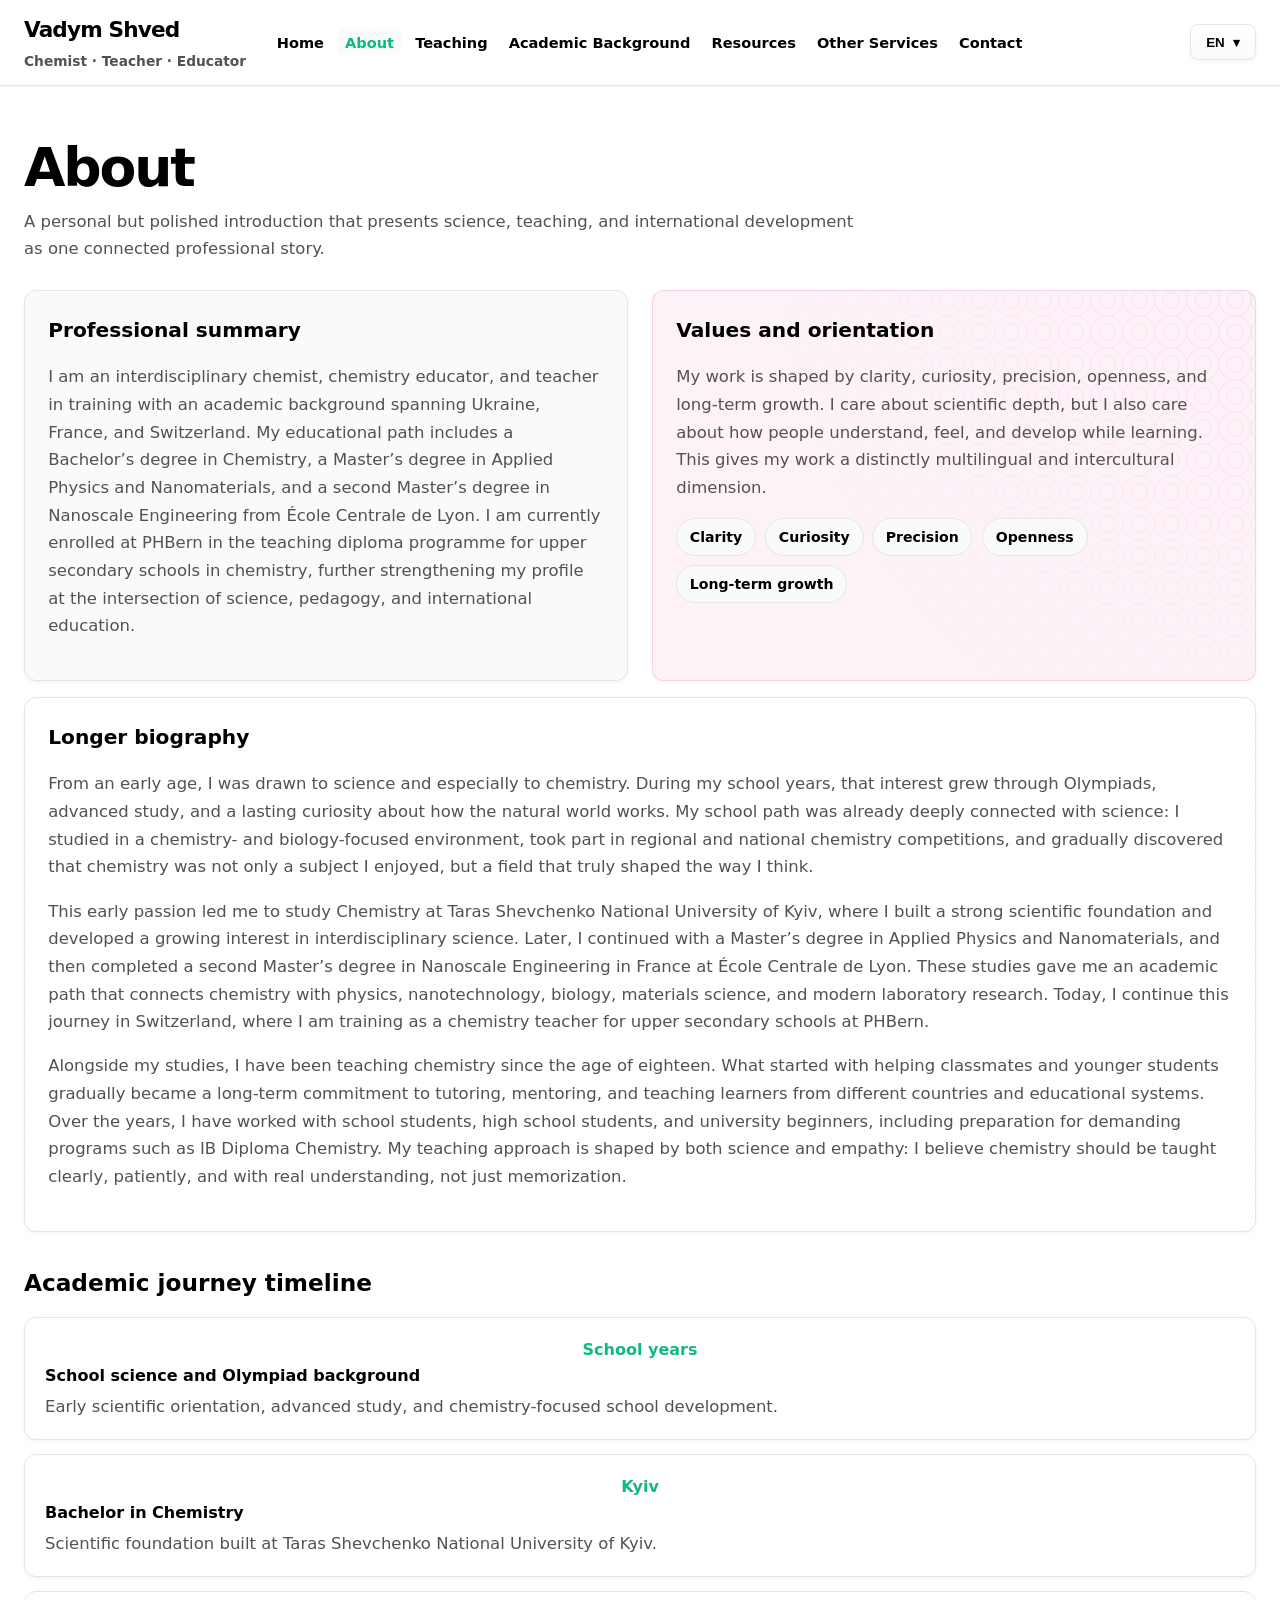
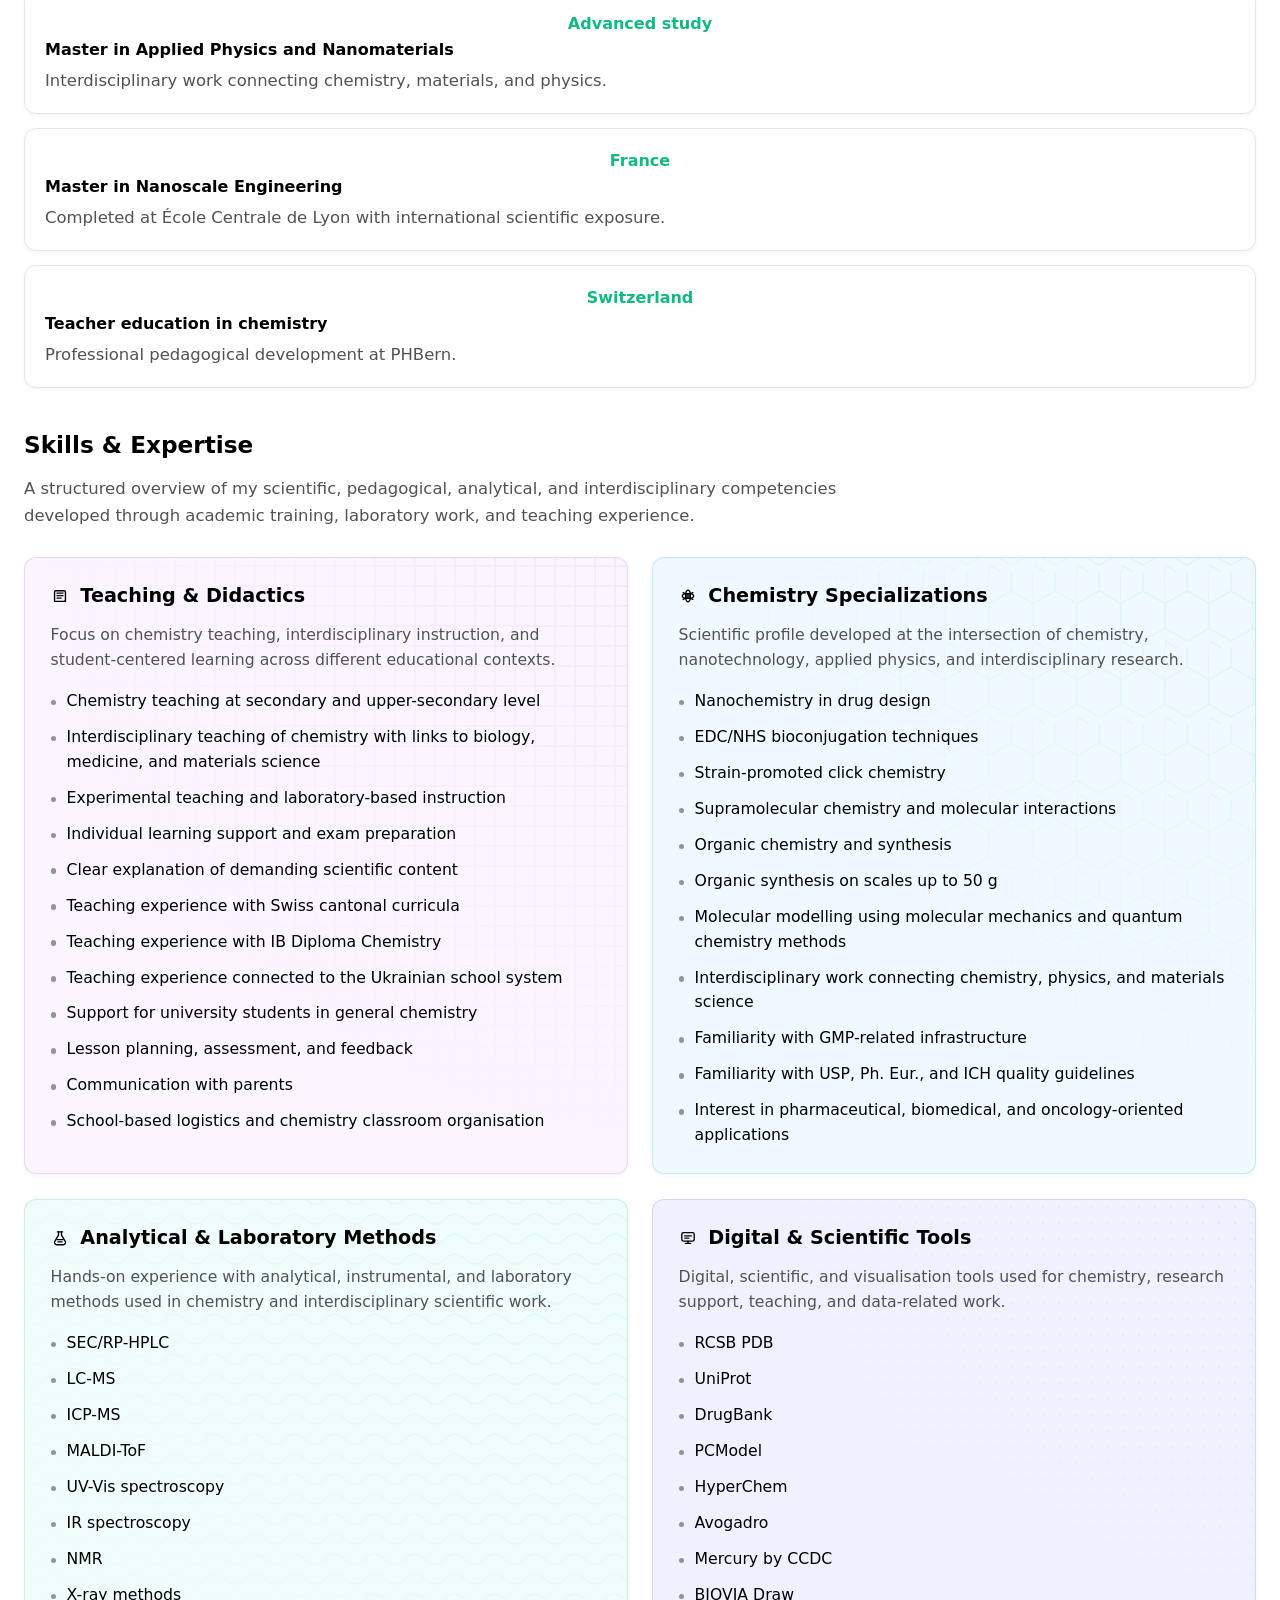
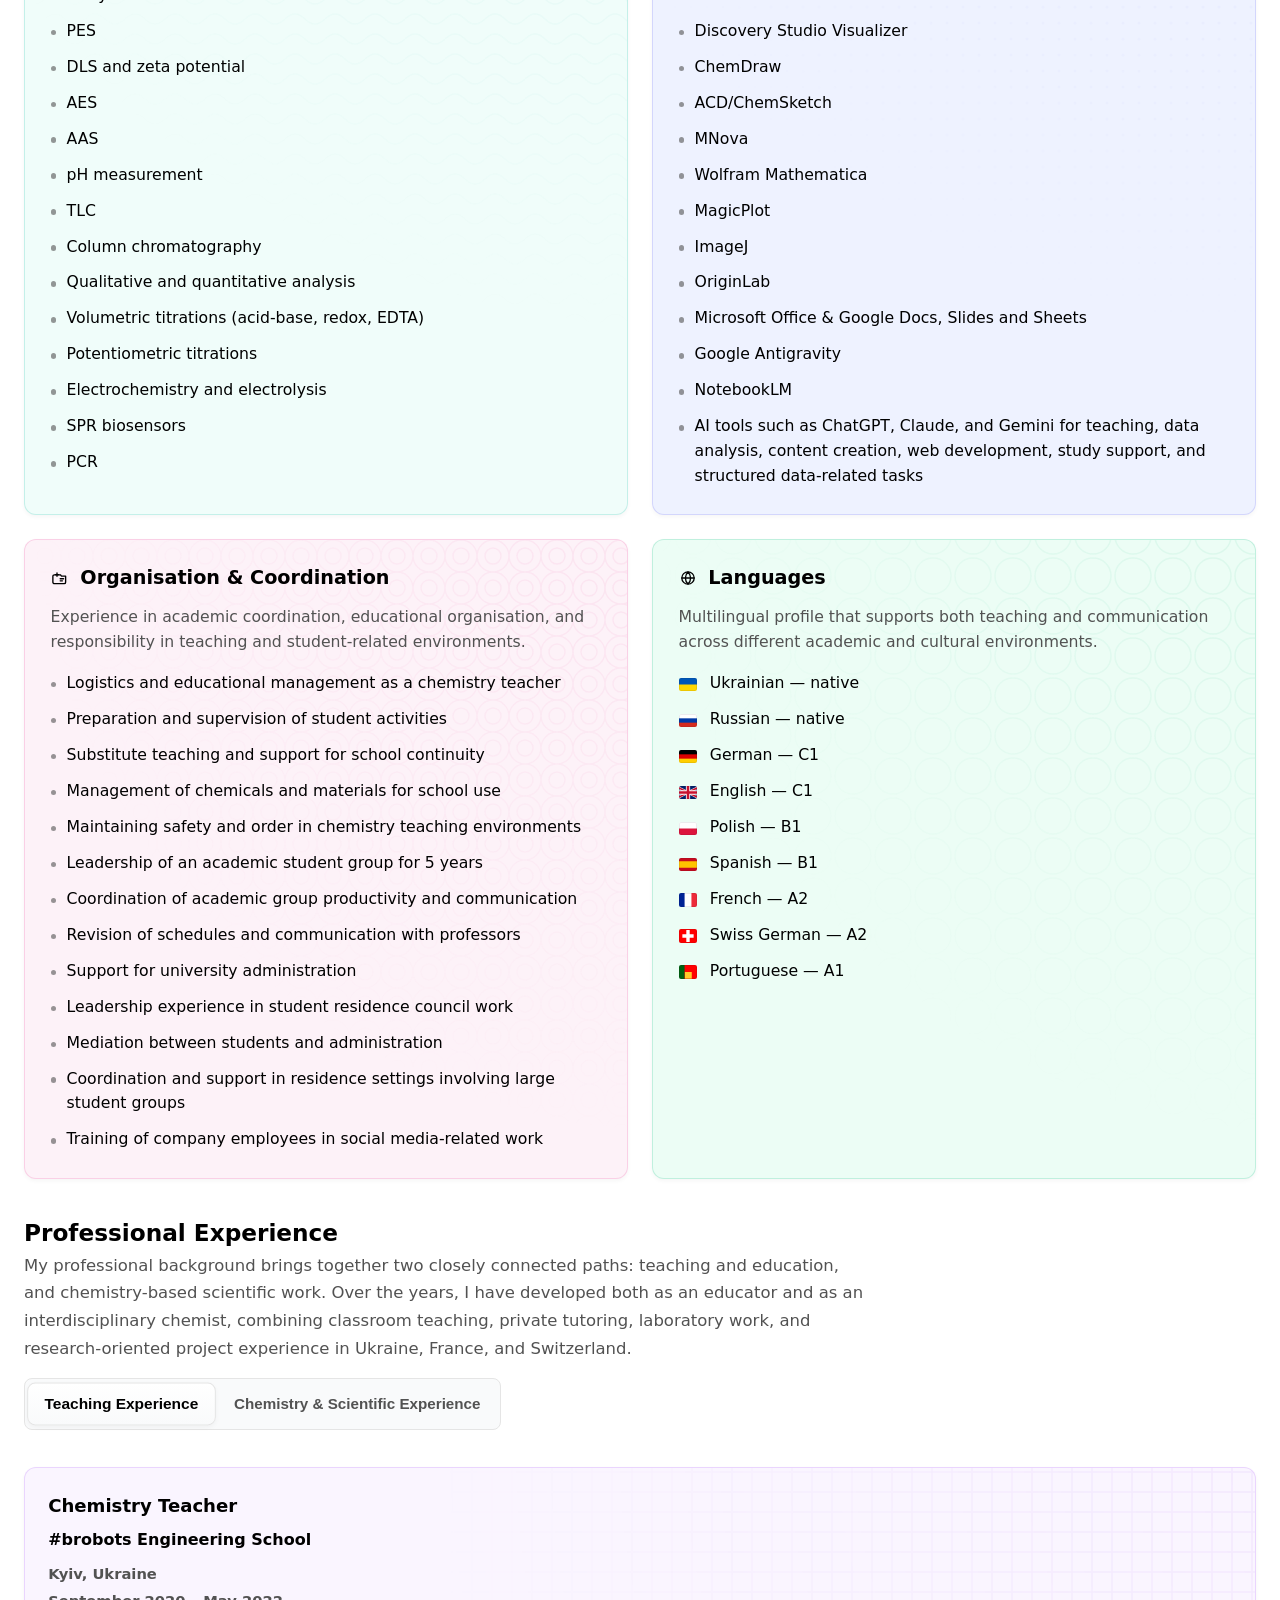
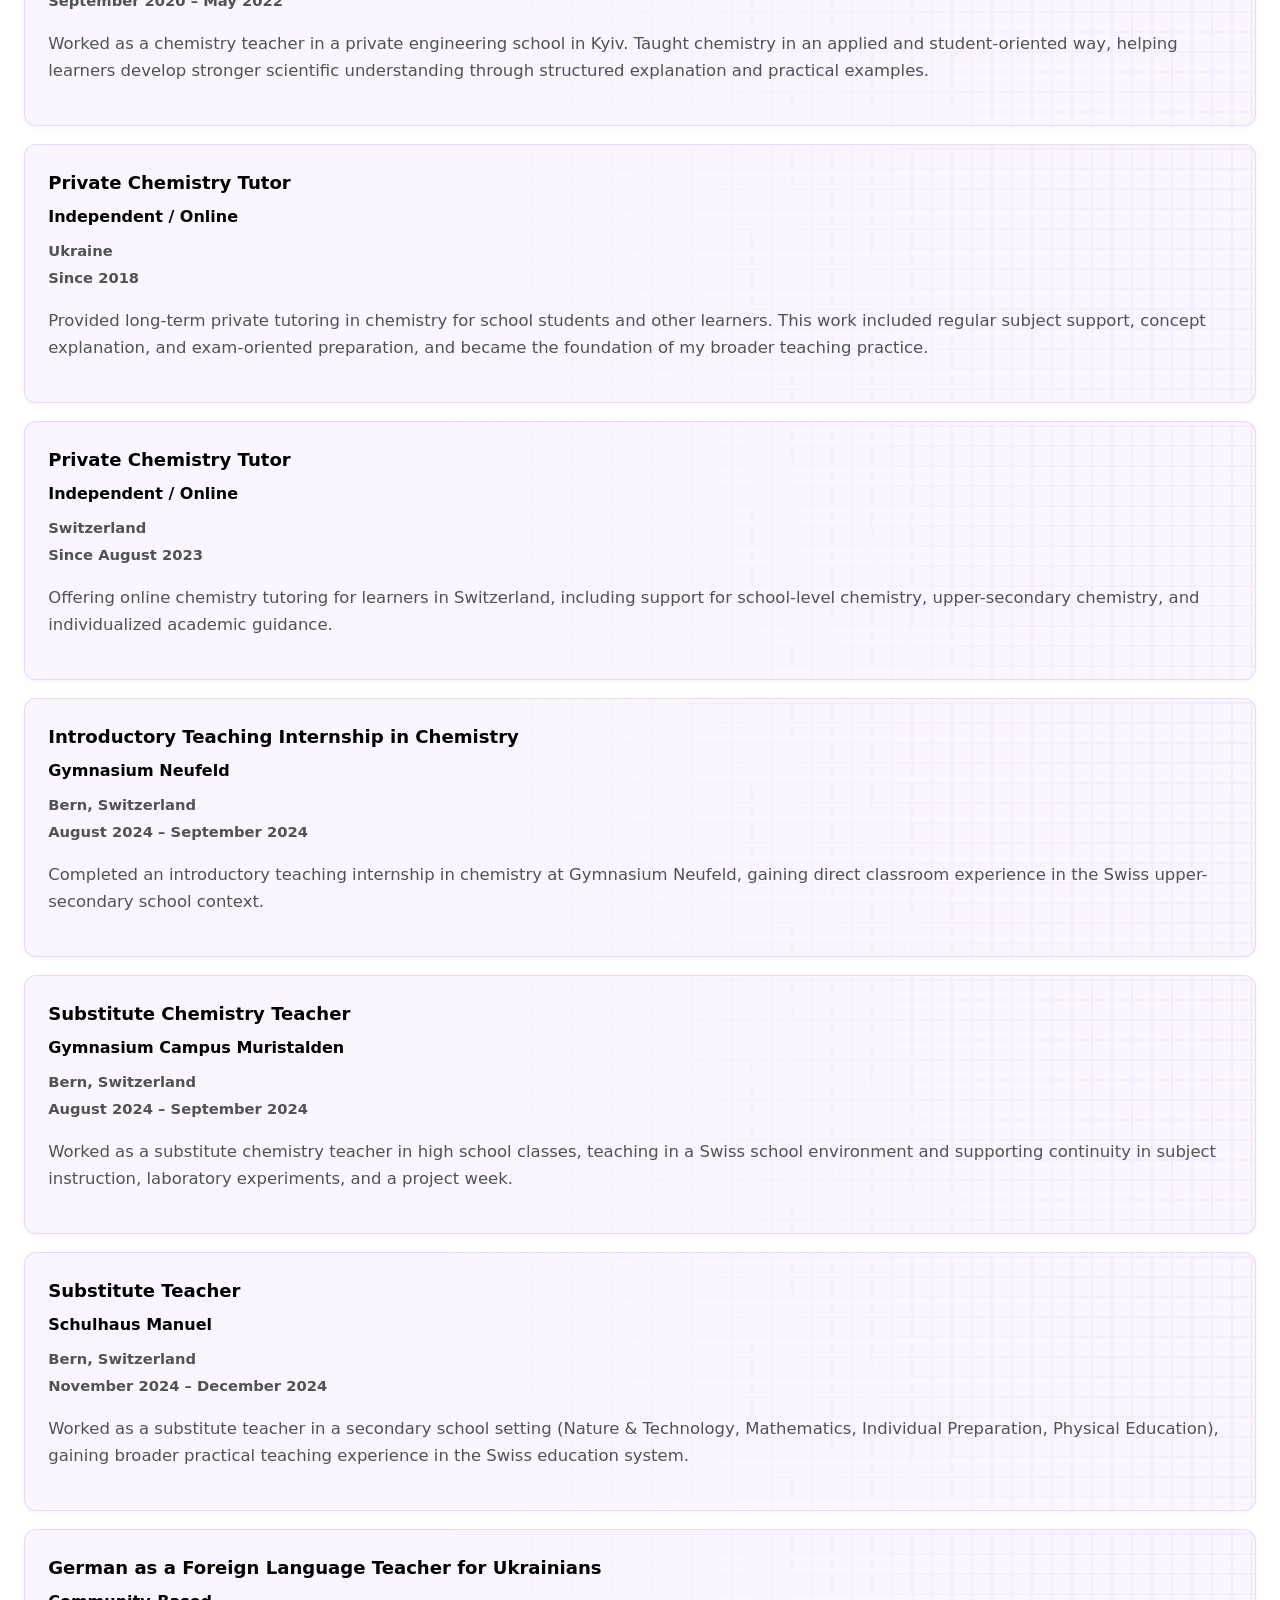
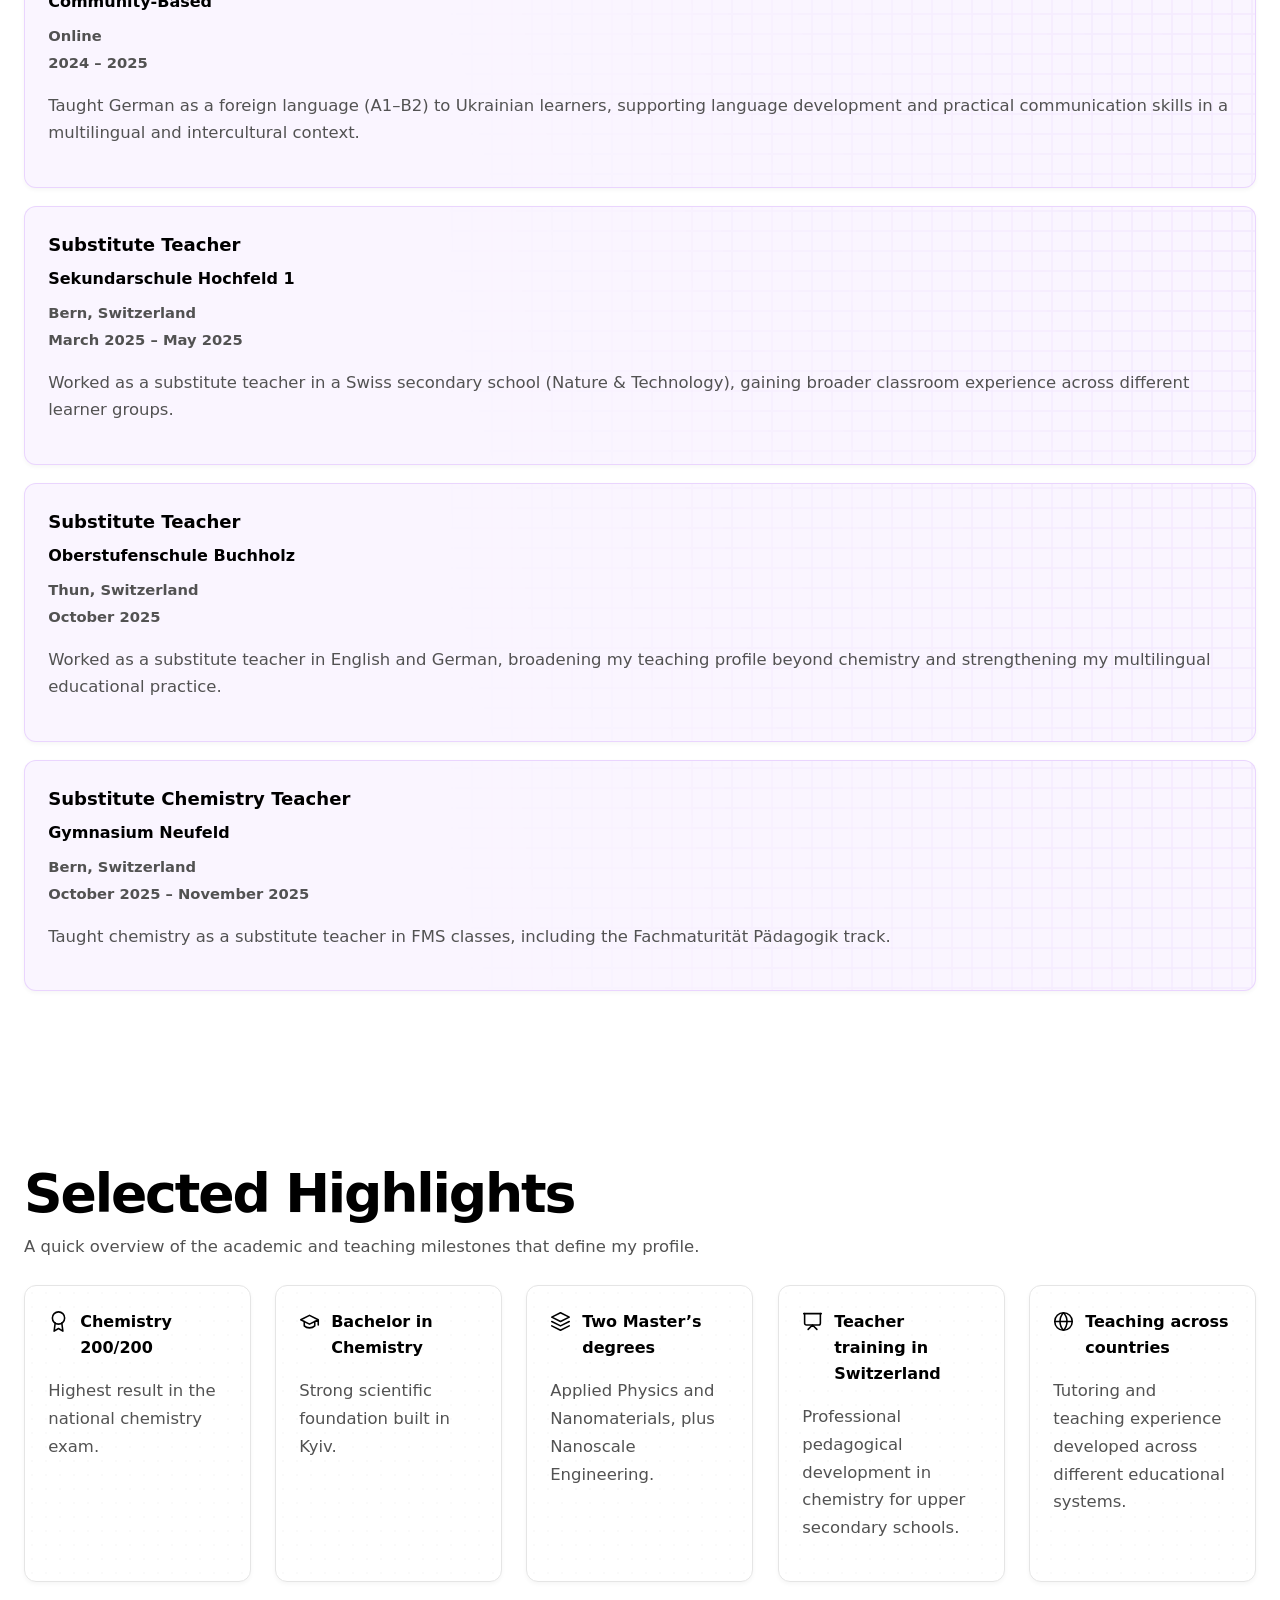
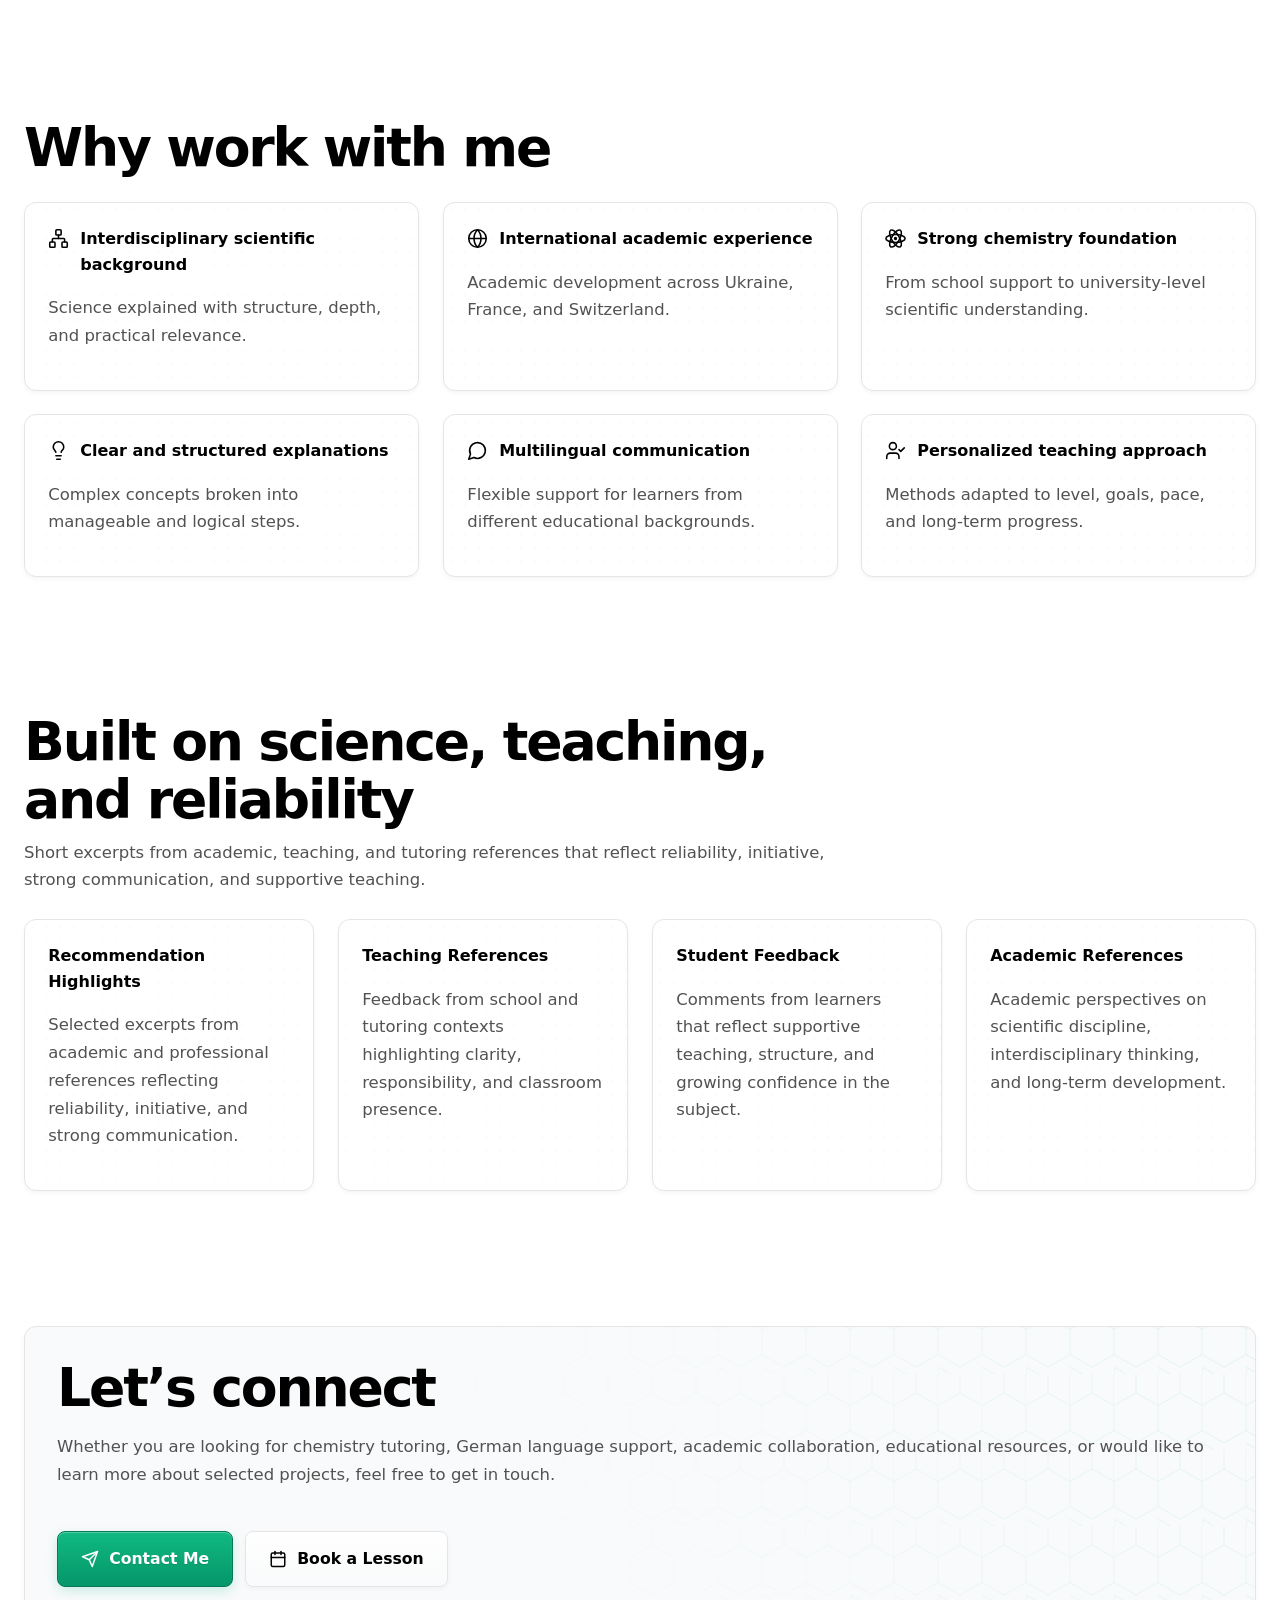
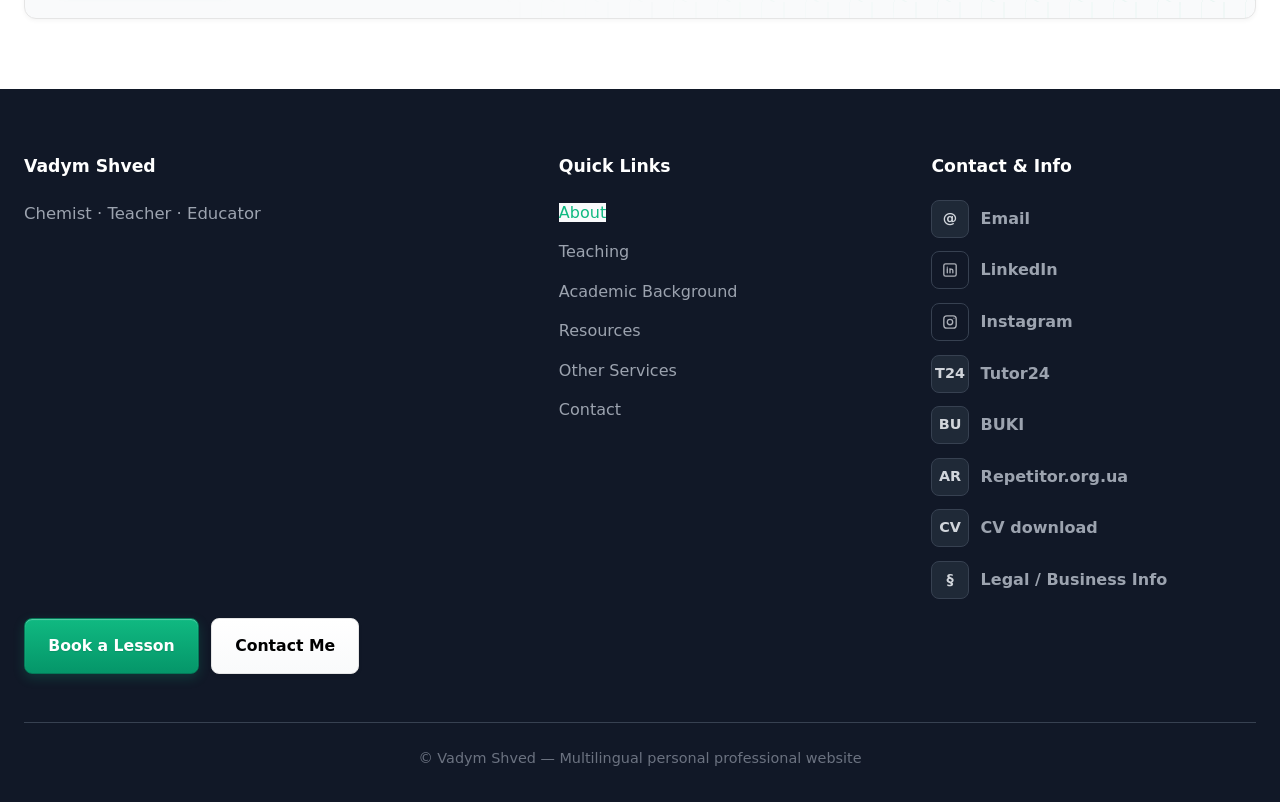
==== about.html @ fa955a4a "Add files via upload" ====
<!DOCTYPE html>
<html lang="en"><head><meta charset="utf-8"/><meta content="width=device-width, initial-scale=1.0" name="viewport"/><title>Vadym Shved — About</title><link href="assets/css/style.css" rel="stylesheet"/><link href="assets/css/multipage.css" rel="stylesheet"/></head><body class="page-shell"><header class="topbar">
<div class="container topbar-inner">
<a class="brand" href="index.html">
<span class="brand-name" data-i18n="person_name">Vadym Shved</span>
<span class="brand-role" data-i18n="brand_role">Chemist · Teacher · Educator</span>
</a>
<div class="nav-shell">
<nav aria-label="Main navigation">
<ul>
<li><a data-i18n="nav_home" href="index.html">Home</a></li>
<li><a data-i18n="nav_about" href="about.html">About</a></li>
<li><a data-i18n="nav_teaching" href="teaching.html">Teaching</a></li>
<li><a data-i18n="nav_academic" href="academic.html">Academic Background</a></li>
<li><a data-i18n="nav_resources" href="resources.html">Resources</a></li>
<li><a data-i18n="nav_services" href="services.html">Other Services</a></li>
<li><a data-i18n="nav_contact" href="contact.html">Contact</a></li>
</ul>
</nav>
</div>
<div class="lang-switcher">
<button aria-controls="langMenu" aria-expanded="false" aria-haspopup="true" class="lang-toggle" id="langToggle" type="button">
<span class="lang-label">EN</span>
<span aria-hidden="true">▾</span>
</button>
<div class="lang-menu" id="langMenu" role="menu">
<button class="lang-option active" data-lang="en" type="button">English (EN)</button>
<button class="lang-option" data-lang="ua" type="button">Українська (UA)</button>
<button class="lang-option" data-lang="de" type="button">Deutsch (DE)</button>
<button class="lang-option" data-lang="fr" type="button">Français (FR)</button>
<button class="lang-option" data-lang="es" type="button">Español (ES)</button>
<button class="lang-option" data-lang="pl" type="button">Polski (PL)</button>
</div>
</div>
</div>
</header><main><section id="about">
<div class="container">
<div class="section-header">
<h2 data-i18n="about_title">About</h2>
<p class="section-intro">A personal but polished introduction that presents science, teaching, and international development as one connected professional story.</p>
</div>
<div class="grid-2">
<article class="detail-card soft-panel">
<h3>Professional summary</h3>
<p>I am an interdisciplinary chemist, chemistry educator, and teacher in training with an academic background spanning Ukraine, France, and Switzerland. My educational path includes a Bachelor’s degree in Chemistry, a Master’s degree in Applied Physics and Nanomaterials, and a second Master’s degree in Nanoscale Engineering from <a href="https://www.ec-lyon.fr/en/academics/international-master-nanoscale-engineering" rel="noreferrer" target="_blank">École Centrale de Lyon</a>. I am currently enrolled at <a href="https://www.phbern.ch/studium/sekundarstufe-ii/studienuebersicht/monofachdiplom-fuer-maturitaetsschulen-mit-berufspaedagogischer-qualifikation" rel="noreferrer" target="_blank">PHBern</a> in the teaching diploma programme for upper secondary schools in chemistry, further strengthening my profile at the intersection of science, pedagogy, and international education.</p>
</article>
<article class="detail-card accent-panel">
<h3>Values and orientation</h3>
<p>My work is shaped by clarity, curiosity, precision, openness, and long-term growth. I care about scientific depth, but I also care about how people understand, feel, and develop while learning. This gives my work a distinctly multilingual and intercultural dimension.</p>
<div class="tag-row" style="margin-top:1rem;">
<span class="tag">Clarity</span>
<span class="tag">Curiosity</span>
<span class="tag">Precision</span>
<span class="tag">Openness</span>
<span class="tag">Long-term growth</span>
</div>
</article>
</div>
<div class="detail-card" style="margin-top:1rem;">
<h3>Longer biography</h3>
<p>From an early age, I was drawn to science and especially to chemistry. During my school years, that interest grew through Olympiads, advanced study, and a lasting curiosity about how the natural world works. My school path was already deeply connected with science: I studied in a chemistry- and biology-focused environment, took part in regional and national chemistry competitions, and gradually discovered that chemistry was not only a subject I enjoyed, but a field that truly shaped the way I think.</p>
<p>This early passion led me to study Chemistry at <a href="https://iht.knu.ua/" rel="noreferrer" target="_blank">Taras Shevchenko National University of Kyiv</a>, where I built a strong scientific foundation and developed a growing interest in interdisciplinary science. Later, I continued with a Master’s degree in Applied Physics and Nanomaterials, and then completed a second Master’s degree in Nanoscale Engineering in France at <a href="https://www.ec-lyon.fr/en/academics/international-master-nanoscale-engineering" rel="noreferrer" target="_blank">École Centrale de Lyon</a>. These studies gave me an academic path that connects chemistry with physics, nanotechnology, biology, materials science, and modern laboratory research. Today, I continue this journey in Switzerland, where I am training as a chemistry teacher for upper secondary schools at <a href="https://www.phbern.ch/studium/sekundarstufe-ii/studienuebersicht/monofachdiplom-fuer-maturitaetsschulen-mit-berufspaedagogischer-qualifikation" rel="noreferrer" target="_blank">PHBern</a>.</p>
<p>Alongside my studies, I have been teaching chemistry since the age of eighteen. What started with helping classmates and younger students gradually became a long-term commitment to tutoring, mentoring, and teaching learners from different countries and educational systems. Over the years, I have worked with school students, high school students, and university beginners, including preparation for demanding programs such as IB Diploma Chemistry. My teaching approach is shaped by both science and empathy: I believe chemistry should be taught clearly, patiently, and with real understanding, not just memorization.</p>
</div>
<div class="section-header" style="margin-top:2rem; margin-bottom:1rem;">
<h3 style="font-size:1.45rem; margin:0;">Academic journey timeline</h3>
</div>
<div class="timeline">
<div class="timeline-item timeline-journey-item"><div class="timeline-year"><span>School years</span></div><div class="timeline-content"><strong>School science and Olympiad background</strong><p>Early scientific orientation, advanced study, and chemistry-focused school development.</p></div></div>
<div class="timeline-item timeline-journey-item"><div class="timeline-year"><span>Kyiv</span></div><div class="timeline-content"><strong>Bachelor in Chemistry</strong><p>Scientific foundation built at <a href="https://iht.knu.ua/" rel="noreferrer" target="_blank">Taras Shevchenko National University of Kyiv</a>.</p></div></div>
<div class="timeline-item timeline-journey-item"><div class="timeline-year"><span>Advanced study</span></div><div class="timeline-content"><strong>Master in Applied Physics and Nanomaterials</strong><p>Interdisciplinary work connecting chemistry, materials, and physics.</p></div></div>
<div class="timeline-item timeline-journey-item"><div class="timeline-year"><span>France</span></div><div class="timeline-content"><strong>Master in Nanoscale Engineering</strong><p>Completed at <a href="https://www.ec-lyon.fr/en/academics/international-master-nanoscale-engineering" rel="noreferrer" target="_blank">École Centrale de Lyon</a> with international scientific exposure.</p></div></div>
<div class="timeline-item timeline-journey-item"><div class="timeline-year"><span>Switzerland</span></div><div class="timeline-content"><strong>Teacher education in chemistry</strong><p>Professional pedagogical development at <a href="https://www.phbern.ch/studium/sekundarstufe-ii/studienuebersicht/monofachdiplom-fuer-maturitaetsschulen-mit-berufspaedagogischer-qualifikation" rel="noreferrer" target="_blank">PHBern</a>.</p></div></div> </div>
<div class="skills-section">
<div class="section-header skills-section-header">
<h3>Skills &amp; Expertise</h3>
<p class="section-intro">A structured overview of my scientific, pedagogical, analytical, and interdisciplinary competencies developed through academic training, laboratory work, and teaching experience.</p>
</div>
<div class="skills-grid">
<article class="skills-card">
<h4 class="skills-card-title">Teaching &amp; Didactics</h4>
<p class="skills-card-intro">Focus on chemistry teaching, interdisciplinary instruction, and student-centered learning across different educational contexts.</p>
<ul class="skills-list">
<li>Chemistry teaching at secondary and upper-secondary level</li>
<li>Interdisciplinary teaching of chemistry with links to biology, medicine, and materials science</li>
<li>Experimental teaching and laboratory-based instruction</li>
<li>Individual learning support and exam preparation</li>
<li>Clear explanation of demanding scientific content</li>
<li>Teaching experience with Swiss cantonal curricula</li>
<li>Teaching experience with IB Diploma Chemistry</li>
<li>Teaching experience connected to the Ukrainian school system</li>
<li>Support for university students in general chemistry</li>
<li>Lesson planning, assessment, and feedback</li>
<li>Communication with parents</li>
<li>School-based logistics and chemistry classroom organisation</li>
</ul>
</article>
<article class="skills-card">
<h4 class="skills-card-title">Chemistry Specializations</h4>
<p class="skills-card-intro">Scientific profile developed at the intersection of chemistry, nanotechnology, applied physics, and interdisciplinary research.</p>
<ul class="skills-list">
<li>Nanochemistry in drug design</li>
<li>EDC/NHS bioconjugation techniques</li>
<li>Strain-promoted click chemistry</li>
<li>Supramolecular chemistry and molecular interactions</li>
<li>Organic chemistry and synthesis</li>
<li>Organic synthesis on scales up to 50 g</li>
<li>Molecular modelling using molecular mechanics and quantum chemistry methods</li>
<li>Interdisciplinary work connecting chemistry, physics, and materials science</li>
<li>Familiarity with GMP-related infrastructure</li>
<li>Familiarity with USP, Ph. Eur., and ICH quality guidelines</li>
<li>Interest in pharmaceutical, biomedical, and oncology-oriented applications</li>
</ul>
</article>
<article class="skills-card">
<h4 class="skills-card-title">Analytical &amp; Laboratory Methods</h4>
<p class="skills-card-intro">Hands-on experience with analytical, instrumental, and laboratory methods used in chemistry and interdisciplinary scientific work.</p>
<ul class="skills-list">
<li>SEC/RP-HPLC</li>
<li>LC-MS</li>
<li>ICP-MS</li>
<li>MALDI-ToF</li>
<li>UV-Vis spectroscopy</li>
<li>IR spectroscopy</li>
<li>NMR</li>
<li>X-ray methods</li>
<li>PES</li>
<li>DLS and zeta potential</li>
<li>AES</li>
<li>AAS</li>
<li>pH measurement</li>
<li>TLC</li>
<li>Column chromatography</li>
<li>Qualitative and quantitative analysis</li>
<li>Volumetric titrations (acid-base, redox, EDTA)</li>
<li>Potentiometric titrations</li>
<li>Electrochemistry and electrolysis</li>
<li>SPR biosensors</li>
<li>PCR</li>
</ul>
</article>
<article class="skills-card">
<h4 class="skills-card-title">Digital &amp; Scientific Tools</h4>
<p class="skills-card-intro">Digital, scientific, and visualisation tools used for chemistry, research support, teaching, and data-related work.</p>
<ul class="skills-list">
<li>RCSB PDB</li>
<li>UniProt</li>
<li>DrugBank</li>
<li>PCModel</li>
<li>HyperChem</li>
<li>Avogadro</li>
<li>Mercury by CCDC</li>
<li>BIOVIA Draw</li>
<li>Discovery Studio Visualizer</li>
<li>ChemDraw</li>
<li>ACD/ChemSketch</li>
<li>MNova</li>
<li>Wolfram Mathematica</li>
<li>MagicPlot</li>
<li>ImageJ</li>
<li>OriginLab</li>
<li>Microsoft Office &amp; Google Docs, Slides and Sheets</li>
<li>Google Antigravity</li>
<li>NotebookLM</li>
<li>AI tools such as ChatGPT, Claude, and Gemini for teaching, data analysis, content creation, web development, study support, and structured data-related tasks</li>
</ul>
</article>
<article class="skills-card">
<h4 class="skills-card-title">Organisation &amp; Coordination</h4>
<p class="skills-card-intro">Experience in academic coordination, educational organisation, and responsibility in teaching and student-related environments.</p>
<ul class="skills-list">
<li>Logistics and educational management as a chemistry teacher</li>
<li>Preparation and supervision of student activities</li>
<li>Substitute teaching and support for school continuity</li>
<li>Management of chemicals and materials for school use</li>
<li>Maintaining safety and order in chemistry teaching environments</li>
<li>Leadership of an academic student group for 5 years</li>
<li>Coordination of academic group productivity and communication</li>
<li>Revision of schedules and communication with professors</li>
<li>Support for university administration</li>
<li>Leadership experience in student residence council work</li>
<li>Mediation between students and administration</li>
<li>Coordination and support in residence settings involving large student groups</li>
<li>Training of company employees in social media-related work</li>
</ul>
</article>
<article class="skills-card">
<h4 class="skills-card-title">Languages</h4>
<p class="skills-card-intro">Multilingual profile that supports both teaching and communication across different academic and cultural environments.</p>
<ul class="skills-list">
<li>Ukrainian — native</li>
<li>Russian — native</li>
<li>German — C1</li>
<li>English — C1</li>
<li>Polish — B1</li>
<li>Spanish — B1</li>
<li>French — A2</li>
<li>Swiss German — A2</li>
<li>Portuguese — A1</li>
</ul>
</article>
</div>
<div class="section-header" style="margin-top:2.2rem; margin-bottom:1rem;">
<h3 style="font-size:1.45rem; margin:0;">Professional Experience</h3>
<p class="section-intro">My professional background brings together two closely connected paths: teaching and education, and chemistry-based scientific work. Over the years, I have developed both as an educator and as an interdisciplinary chemist, combining classroom teaching, private tutoring, laboratory work, and research-oriented project experience in Ukraine, France, and Switzerland.</p>
</div>
<div class="tabs-shell" data-tabs="">
<div aria-label="Professional experience tabs" class="tab-buttons" role="tablist">
<button aria-selected="true" class="tab-btn active" data-tab-target="teaching-experience" role="tab" type="button">Teaching Experience</button>
<button aria-selected="false" class="tab-btn" data-tab-target="scientific-experience" role="tab" type="button">Chemistry &amp; Scientific Experience</button>
</div>
<div class="tab-panel active" id="teaching-experience" role="tabpanel">
<div class="experience-grid">
<article class="experience-card">
<div class="experience-meta">
<div class="experience-role">Chemistry Teacher</div>
<div class="experience-place"><a href="https://brobots.org.ua/" rel="noreferrer" target="_blank">#brobots Engineering School</a></div>
<div class="experience-location">Kyiv, Ukraine</div>
<div class="experience-dates">September 2020 – May 2022</div>
</div>
<p>Worked as a chemistry teacher in a private engineering school in Kyiv. Taught chemistry in an applied and student-oriented way, helping learners develop stronger scientific understanding through structured explanation and practical examples.</p>
</article>
<article class="experience-card">
<div class="experience-meta">
<div class="experience-role">Private Chemistry Tutor</div>
<div class="experience-place">Independent / Online</div>
<div class="experience-location">Ukraine</div>
<div class="experience-dates">Since 2018</div>
</div>
<p>Provided long-term private tutoring in chemistry for school students and other learners. This work included regular subject support, concept explanation, and exam-oriented preparation, and became the foundation of my broader teaching practice.</p>
</article>
<article class="experience-card">
<div class="experience-meta">
<div class="experience-role">Private Chemistry Tutor</div>
<div class="experience-place">Independent / Online</div>
<div class="experience-location">Switzerland</div>
<div class="experience-dates">Since August 2023</div>
</div>
<p>Offering online chemistry tutoring for learners in Switzerland, including support for school-level chemistry, upper-secondary chemistry, and individualized academic guidance.</p>
</article>
<article class="experience-card">
<div class="experience-meta">
<div class="experience-role">Introductory Teaching Internship in Chemistry</div>
<div class="experience-place"><a href="https://gymneufeld.ch/" rel="noreferrer" target="_blank">Gymnasium Neufeld</a></div>
<div class="experience-location">Bern, Switzerland</div>
<div class="experience-dates">August 2024 – September 2024</div>
</div>
<p>Completed an introductory teaching internship in chemistry at Gymnasium Neufeld, gaining direct classroom experience in the Swiss upper-secondary school context.</p>
</article>
<article class="experience-card">
<div class="experience-meta">
<div class="experience-role">Substitute Chemistry Teacher</div>
<div class="experience-place"><a href="https://www.muristalden.ch/" rel="noreferrer" target="_blank">Gymnasium Campus Muristalden</a></div>
<div class="experience-location">Bern, Switzerland</div>
<div class="experience-dates">August 2024 – September 2024</div>
</div>
<p>Worked as a substitute chemistry teacher in high school classes, teaching in a Swiss school environment and supporting continuity in subject instruction, laboratory experiments, and a project week.</p>
</article>
<article class="experience-card">
<div class="experience-meta">
<div class="experience-role">Substitute Teacher</div>
<div class="experience-place"><a href="https://kirchenfeld-schosshalde.ch/manuel" rel="noreferrer" target="_blank">Schulhaus Manuel</a></div>
<div class="experience-location">Bern, Switzerland</div>
<div class="experience-dates">November 2024 – December 2024</div>
</div>
<p>Worked as a substitute teacher in a secondary school setting (Nature &amp; Technology, Mathematics, Individual Preparation, Physical Education), gaining broader practical teaching experience in the Swiss education system.</p>
</article>
<article class="experience-card">
<div class="experience-meta">
<div class="experience-role">German as a Foreign Language Teacher for Ukrainians</div>
<div class="experience-place">Community-Based</div>
<div class="experience-location">Online</div>
<div class="experience-dates">2024 – 2025</div>
</div>
<p>Taught German as a foreign language (A1–B2) to Ukrainian learners, supporting language development and practical communication skills in a multilingual and intercultural context.</p>
</article>
<article class="experience-card">
<div class="experience-meta">
<div class="experience-role">Substitute Teacher</div>
<div class="experience-place"><a href="https://laenggasse-felsenau.ch/hochfeld_1" rel="noreferrer" target="_blank">Sekundarschule Hochfeld 1</a></div>
<div class="experience-location">Bern, Switzerland</div>
<div class="experience-dates">March 2025 – May 2025</div>
</div>
<p>Worked as a substitute teacher in a Swiss secondary school (Nature &amp; Technology), gaining broader classroom experience across different learner groups.</p>
</article>
<article class="experience-card">
<div class="experience-meta">
<div class="experience-role">Substitute Teacher</div>
<div class="experience-place"><a href="https://www.buchholz.ch/" rel="noreferrer" target="_blank">Oberstufenschule Buchholz</a></div>
<div class="experience-location">Thun, Switzerland</div>
<div class="experience-dates">October 2025</div>
</div>
<p>Worked as a substitute teacher in English and German, broadening my teaching profile beyond chemistry and strengthening my multilingual educational practice.</p>
</article>
<article class="experience-card">
<div class="experience-meta">
<div class="experience-role">Substitute Chemistry Teacher</div>
<div class="experience-place"><a href="https://gymneufeld.ch/" rel="noreferrer" target="_blank">Gymnasium Neufeld</a></div>
<div class="experience-location">Bern, Switzerland</div>
<div class="experience-dates">October 2025 – November 2025</div>
</div>
<p>Taught chemistry as a substitute teacher in FMS classes, including the Fachmaturität Pädagogik track.</p>
</article>
</div>
</div>
<div class="tab-panel" id="scientific-experience" role="tabpanel">
<div class="experience-grid">
<article class="experience-card">
<div class="experience-meta">
<div class="experience-role">Marketing Department Engineer</div>
<div class="experience-place"><a href="https://iflab.com/" rel="noreferrer" target="_blank">LLC I.F.LAB</a> / <a href="https://lifechemicals.com/" rel="noreferrer" target="_blank">Life Chemicals</a></div>
<div class="experience-location">Paris, France / Kyiv, Ukraine</div>
<div class="experience-dates">November 2022 – October 2023</div>
</div>
<p>Worked in an interdisciplinary project environment connected to Horizon 2020 MILEAGE. This role combined project support, scientific communication, and interdisciplinary work in an international innovation environment.</p>
</article>
<article class="experience-card">
<div class="experience-meta">
<div class="experience-role">Master’s Thesis Research in Nanochemistry</div>
<div class="experience-place"><a href="https://ilm.univ-lyon1.fr/" rel="noreferrer" target="_blank">Institut Lumière Matière</a></div>
<div class="experience-location">Lyon, France</div>
<div class="experience-dates">March 2022 – July 2022</div>
</div>
<p>Completed a Master’s thesis focused on the functionalization of ultrafine nanoparticles for active targeting of receptors of interest in oncology. This work strengthened my research profile in nanochemistry, biomedical applications, and interdisciplinary laboratory science.</p>
</article>
<article class="experience-card">
<div class="experience-meta">
<div class="experience-role">Chemist / Bachelor’s Thesis in Supramolecular Chemistry</div>
<div class="experience-place"><a href="https://iflab.com/" rel="noreferrer" target="_blank">LLC I.F.LAB</a> / <a href="https://lifechemicals.com/" rel="noreferrer" target="_blank">Life Chemicals</a></div>
<div class="experience-location">Kyiv, Ukraine</div>
<div class="experience-dates">April 2019 – December 2021</div>
</div>
<p>Worked in supramolecular chemistry while developing my Bachelor’s thesis, gaining early research experience in molecular interactions, synthesis, and practical laboratory work.</p>
</article>
<article class="experience-card">
<div class="experience-meta">
<div class="experience-role">Part-Time Chemical Laboratory Assistant in Organic Chemistry</div>
<div class="experience-place"><a href="https://ioch.org.ua/en" rel="noreferrer" target="_blank">Institute of Organic Chemistry NAS of Ukraine</a> &amp; <a href="https://enamine.net/" rel="noreferrer" target="_blank">Enamine Ltd</a></div>
<div class="experience-location">Kyiv, Ukraine</div>
<div class="experience-dates">April 2017 – December 2017</div>
</div>
<p>Worked as a part-time laboratory assistant in organic chemistry, gaining early practical experience in chemical laboratory procedures and research-related work.</p>
</article>
</div>
</div>
</div>
</div>
</div></section><section id="highlights">
<div class="container">
<div class="section-header">
<h2>Selected Highlights</h2>
<p class="section-intro">A quick overview of the academic and teaching milestones that define my profile.</p>
</div>
<div class="grid-5">
<div class="list-card"><strong>Chemistry 200/200</strong><p>Highest result in the national chemistry exam.</p></div>
<div class="list-card"><strong>Bachelor in Chemistry</strong><p>Strong scientific foundation built in Kyiv.</p></div>
<div class="list-card"><strong>Two Master’s degrees</strong><p>Applied Physics and Nanomaterials, plus Nanoscale Engineering.</p></div>
<div class="list-card"><strong>Teacher training in Switzerland</strong><p>Professional pedagogical development in chemistry for upper secondary schools.</p></div>
<div class="list-card"><strong>Teaching across countries</strong><p>Tutoring and teaching experience developed across different educational systems.</p></div>
</div>
</div>
</section><section id="strengths">
<div class="container">
<div class="section-header">
<h2 data-i18n="strengths_title">Why work with me</h2>
</div>
<div class="grid-3">
<div class="list-card"><strong>Interdisciplinary scientific background</strong><p>Science explained with structure, depth, and practical relevance.</p></div>
<div class="list-card"><strong>International academic experience</strong><p>Academic development across Ukraine, France, and Switzerland.</p></div>
<div class="list-card"><strong>Strong chemistry foundation</strong><p>From school support to university-level scientific understanding.</p></div>
<div class="list-card"><strong>Clear and structured explanations</strong><p>Complex concepts broken into manageable and logical steps.</p></div>
<div class="list-card"><strong>Multilingual communication</strong><p>Flexible support for learners from different educational backgrounds.</p></div>
<div class="list-card"><strong>Personalized teaching approach</strong><p>Methods adapted to level, goals, pace, and long-term progress.</p></div>
</div>
</div>
</section><section id="trust">
<div class="container">
<div class="section-header">
<h2 data-i18n="trust_title">Built on science, teaching, and reliability</h2>
<p class="section-intro">Short excerpts from academic, teaching, and tutoring references that reflect reliability, initiative, strong communication, and supportive teaching.</p>
</div>
<div class="grid-4">
<div class="list-card"><strong>Recommendation Highlights</strong><p>Selected excerpts from academic and professional references reflecting reliability, initiative, and strong communication.</p></div>
<div class="list-card"><strong>Teaching References</strong><p>Feedback from school and tutoring contexts highlighting clarity, responsibility, and classroom presence.</p></div>
<div class="list-card"><strong>Student Feedback</strong><p>Comments from learners that reflect supportive teaching, structure, and growing confidence in the subject.</p></div>
<div class="list-card"><strong>Academic References</strong><p>Academic perspectives on scientific discipline, interdisciplinary thinking, and long-term development.</p></div>
</div>
</div>
</section><section id="final-cta">
<div class="container">
<div class="cta-box accent-panel">
<div>
<h2 data-i18n="final_title">Let’s connect</h2>
<p class="section-intro" data-i18n="final_text">Whether you are looking for chemistry tutoring, German language support, academic collaboration, educational resources, or would like to learn more about selected projects, feel free to get in touch.</p>
</div>
<div class="button-row" style="margin-bottom:0;">
<a class="btn btn-primary" data-i18n="final_btn_1" href="contact.html">Contact Me</a>
<a class="btn btn-secondary" data-i18n="final_btn_2" href="contact.html#booking">Book a Lesson</a>
</div>
</div>
</div>
</section></main><footer>
<div class="container">
<div class="footer-grid">
<div>
<h3 class="footer-title" data-i18n="person_name">Vadym Shved</h3>
<p class="muted" data-i18n="brand_role">Chemist · Chemistry Teacher · Tutor · Multilingual Educator</p>
</div>
<div>
<h3 class="footer-title" data-i18n="footer_quick">Quick Links</h3>
<ul class="footer-links">
<li><a data-i18n="nav_about" href="about.html">About</a></li>
<li><a data-i18n="nav_teaching" href="teaching.html">Teaching</a></li>
<li><a data-i18n="nav_academic" href="academic.html">Academic Background</a></li>
<li><a data-i18n="nav_resources" href="resources.html">Resources</a></li>
<li><a data-i18n="nav_services" href="services.html">Other Services</a></li>
<li><a data-i18n="nav_contact" href="contact.html">Contact</a></li>
</ul>
</div>
<div>
<h3 class="footer-title" data-i18n="footer_meta">Contact &amp; Info</h3>
<ul class="footer-meta">
<li><a class="icon-link" href="mailto:your.email@example.com"><span class="icon-badge">@</span><span>Email</span></a></li>
<li><a class="icon-link" href="https://www.linkedin.com/in/shvedvadym" rel="noreferrer" target="_blank"><span class="icon-badge">in</span><span>LinkedIn</span></a></li>
<li><a class="icon-link" href="https://www.instagram.com/vadymtravels" rel="noreferrer" target="_blank"><span class="icon-badge">IG</span><span>Instagram</span></a></li>
<li><a class="icon-link" href="https://tutor24.ch/de/providers/3301791?public_view=true" rel="noreferrer" target="_blank"><span class="icon-badge">T24</span><span>Tutor24</span></a></li>
<li><a class="icon-link" href="https://buki.com.ua/user-21753/" rel="noreferrer" target="_blank"><span class="icon-badge">BU</span><span>BUKI</span></a></li>
<li><a class="icon-link" href="https://repetitor.org.ua/uk-id8693" rel="noreferrer" target="_blank"><span class="icon-badge">AR</span><span>Repetitor.org.ua</span></a></li>
<li><a class="icon-link" href="#"><span class="icon-badge">CV</span><span>CV download</span></a></li>
<li><a class="icon-link" href="#"><span class="icon-badge">§</span><span>Legal / Business Info</span></a></li>
</ul>
</div>
</div>
<div class="button-row" style="margin-top: 1.2rem; margin-bottom: 0;">
<a class="btn btn-primary" href="contact.html#booking">Book a Lesson</a>
<a class="btn btn-secondary" data-i18n="final_btn_1" href="contact.html">Contact Me</a>
</div>
<div class="copyright" data-i18n="footer_copy">© Vadym Shved — Multilingual personal professional website</div>
</div>
</footer><script src="assets/js/site.js"></script></body></html>
---- assets/css/style.css ----
:root {
      --bg: #ffffff;
      --surface: #ffffff;
      --text: #1e293b;
      --muted: #475569;
      --line: #d7dee8;
      --accent: #15803d;
      --accent-hover: #166534;
      --panel-soft: #f8fafc;
      --panel-accent: #f0fdf4;
      --panel-warm: #faf8f3;
      --shadow-sm: 0 4px 10px rgba(15, 23, 42, 0.06);
      --shadow: 0 10px 22px rgba(15, 23, 42, 0.08);
      --shadow-hover: 0 18px 30px rgba(21, 128, 61, 0.12);
      --radius-xl: 24px;
      --radius-lg: 18px;
      --radius-md: 12px;
      --max-width: 1240px;
      --bounce: cubic-bezier(0.34, 1.56, 0.64, 1);
    }

    @font-face { font-family: 'eUkraine'; src: url('e-Ukraine-Regular.otf') format('opentype'); font-weight: 400; font-style: normal; font-display: swap; }
    @font-face { font-family: 'eUkraine'; src: url('e-Ukraine-Medium.otf') format('opentype'); font-weight: 500; font-style: normal; font-display: swap; }
    @font-face { font-family: 'eUkraine'; src: url('e-Ukraine-Bold.otf') format('opentype'); font-weight: 700; font-style: normal; font-display: swap; }
    @font-face { font-family: 'eUkraineHead'; src: url('e-UkraineHead-Regular.otf') format('opentype'); font-weight: 400; font-style: normal; font-display: swap; }
    @font-face { font-family: 'eUkraineHead'; src: url('e-UkraineHead-Medium.otf') format('opentype'); font-weight: 500; font-style: normal; font-display: swap; }
    @font-face { font-family: 'eUkraineHead'; src: url('e-UkraineHead-Bold.otf') format('opentype'); font-weight: 700; font-style: normal; font-display: swap; }

    * { box-sizing: border-box; }
    html { scroll-behavior: smooth; }

    body {
      margin: 0;
      font-family: Inter, 'eUkraine', ui-sans-serif, system-ui, -apple-system, sans-serif;
      color: var(--text);
      background: var(--bg);
      line-height: 1.62;
      -webkit-font-smoothing: antialiased;
      text-rendering: optimizeLegibility;
    }

    a { color: inherit; text-decoration: none; transition: color 0.2s ease, background-color 0.2s ease, border-color 0.2s ease, transform 0.2s ease, box-shadow 0.2s ease; }
    img { max-width: 100%; display: block; border-radius: var(--radius-md); }

    html:lang(uk) body,
    html:lang(uk) h1,
    html:lang(uk) h2,
    html:lang(uk) h3,
    html:lang(uk) .brand-name,
    html:lang(uk) .hero-subtitle,
    html:lang(uk) .footer-title {
      font-family: 'eUkraineHead', Inter, sans-serif;
    }

    .container {
      width: min(var(--max-width), calc(100% - 3rem));
      margin: 0 auto;
    }

    .topbar {
      position: sticky;
      top: 0;
      z-index: 50;
      background: rgba(255, 255, 255, 0.96);
      backdrop-filter: blur(10px);
      border-bottom: 1px solid var(--line);
      box-shadow: 0 1px 0 rgba(15, 23, 42, 0.03);
    }

    .topbar-inner {
      display: grid;
      grid-template-columns: auto 1fr auto;
      align-items: center;
      gap: 1.6rem;
      padding: 1rem 0;
    }

    .brand { display: flex; flex-direction: column; gap: 0.12rem; }
    .brand-name {
      font-size: 1.35rem;
      font-weight: 800;
      letter-spacing: -0.025em;
      color: var(--text);
    }

    .brand-role {
      font-size: 0.86rem;
      color: var(--muted);
      font-weight: 500;
    }

    .nav-shell {
      display: flex;
      justify-content: center;
      overflow-x: auto;
      scrollbar-width: none;
    }

    .nav-shell::-webkit-scrollbar { display: none; }

    nav ul {
      list-style: none;
      margin: 0;
      padding: 0;
      display: flex;
      gap: 0.7rem;
      align-items: center;
      white-space: nowrap;
    }

    nav a {
      color: var(--text);
      font-size: 0.95rem;
      font-weight: 600;
      padding: 0.5rem 0.8rem;
      border-radius: var(--radius-md);
    }

    nav a:hover {
      color: var(--accent);
      background: var(--panel-accent);
    }

    .lang-switcher { position: relative; }

    .lang-toggle {
      border: 1px solid var(--line);
      background: #fff;
      color: var(--text);
      border-radius: 16px;
      padding: 0.6rem 0.95rem;
      font-weight: 700;
      cursor: pointer;
      display: inline-flex;
      align-items: center;
      gap: 0.5rem;
      box-shadow: var(--shadow-sm);
    }

    .lang-toggle:hover {
      border-color: var(--accent);
      color: var(--accent);
      transform: translateY(-1px);
    }

    .lang-menu {
      position: absolute;
      top: calc(100% + 0.55rem);
      right: 0;
      min-width: 184px;
      display: none;
      padding: 0.45rem;
      border-radius: var(--radius-lg);
      border: 1px solid var(--line);
      background: #fff;
      box-shadow: var(--shadow);
    }

    .lang-menu.open { display: grid; gap: 0.3rem; }

    .lang-option {
      border: none;
      background: transparent;
      padding: 0.75rem 0.9rem;
      border-radius: var(--radius-md);
      text-align: left;
      cursor: pointer;
      color: var(--muted);
      font-weight: 600;
      transition: all 0.2s ease;
    }

    .lang-option:hover,
    .lang-option.active {
      background: var(--panel-soft);
      color: var(--accent);
    }

    section {
      padding: 4.8rem 0 4.9rem;
      scroll-margin-top: 5rem;
    }

    .hero {
      padding-top: 3.6rem;
      padding-bottom: 4.9rem;
      background: linear-gradient(180deg, var(--panel-soft) 0%, #ffffff 100%);
      border-bottom: 1px solid var(--line);
    }

    .hero-grid {
      display: grid;
      grid-template-columns: 1.1fr 0.9fr;
      gap: 3.2rem;
      align-items: center;
    }

    .eyebrow {
      display: inline-block;
      padding: 0.52rem 0.95rem;
      background: var(--panel-accent);
      color: var(--accent);
      border: 1px solid rgba(21, 128, 61, 0.18);
      border-radius: var(--radius-md);
      font-size: 0.9rem;
      font-weight: 700;
      margin-bottom: 1.35rem;
    }

    h1 {
      font-size: clamp(3.2rem, 5.8vw, 5rem);
      line-height: 1.02;
      font-weight: 800;
      margin: 0 0 1rem;
      letter-spacing: -0.045em;
      color: var(--text);
    }

    h2 {
      font-size: clamp(2.35rem, 4.5vw, 3.35rem);
      line-height: 1.08;
      letter-spacing: -0.035em;
      margin: 0 0 1rem;
      font-weight: 800;
      color: var(--text);
    }

    h3 {
      font-size: 1.26rem;
      margin-top: 0;
      margin-bottom: 0.8rem;
      font-weight: 700;
      color: var(--text);
    }

    .hero-subtitle {
      font-size: clamp(1.2rem, 2vw, 1.45rem);
      font-weight: 650;
      color: var(--muted);
      margin: 0 0 1.25rem;
    }

    .hero-text {
      font-size: 1.12rem;
      color: var(--muted);
      max-width: 640px;
      margin-bottom: 2rem;
      line-height: 1.72;
    }

    .section-header {
      max-width: 840px;
      margin-bottom: 1.85rem;
    }

    .section-intro,
    .muted,
    .card p,
    .detail-card p,
    .timeline-item p,
    .list-card p,
    .profile-card p,
    .resource-card p,
    .service-card p,
    .contact-card p,
    .pricing-card p,
    .experience-card p,
    .note-box p {
      color: var(--muted);
      font-size: 1.03rem;
      line-height: 1.68;
    }

    .button-row {
      display: flex;
      flex-wrap: wrap;
      gap: 0.9rem;
      margin-bottom: 1.3rem;
    }

    .btn,
    .text-link {
      display: inline-flex;
      align-items: center;
      justify-content: center;
      border-radius: 16px;
      font-weight: 700;
      font-size: 1rem;
      cursor: pointer;
      transition: all 0.25s ease;
    }

    .btn {
      padding: 0.98rem 1.65rem;
      border: 1px solid transparent;
    }

    .btn-primary {
      background: var(--accent);
      color: #fff;
      box-shadow: 0 10px 20px rgba(21, 128, 61, 0.18);
    }

    .btn-primary:hover {
      background: var(--accent-hover);
      transform: translateY(-2px);
      box-shadow: 0 16px 26px rgba(21, 128, 61, 0.22);
    }

    .btn-secondary {
      background: #fff;
      color: var(--text);
      border-color: var(--line);
      box-shadow: var(--shadow-sm);
    }

    .btn-secondary:hover {
      border-color: var(--text);
      transform: translateY(-2px);
    }

    .btn-soft {
      background: var(--panel-soft);
      color: var(--text);
      border-color: var(--line);
    }

    .btn-soft:hover {
      background: #eef2f7;
      transform: translateY(-2px);
    }

    .text-link {
      color: var(--accent);
      gap: 0.35rem;
    }

    .text-link:hover {
      color: var(--accent-hover);
      text-decoration: underline;
    }

    .hero-visual {
      background: #fff;
      border: 1px solid var(--line);
      border-radius: var(--radius-xl);
      padding: 1.25rem;
      box-shadow: var(--shadow);
    }

    .portrait-box {
      min-height: 300px;
      border-radius: var(--radius-lg);
      background: var(--panel-soft);
      display: grid;
      place-items: center;
      text-align: center;
      color: var(--muted);
      font-weight: 600;
      font-size: 1.08rem;
      border: 1px dashed var(--line);
      padding: 1rem;
    }

    .mini-grid {
      display: grid;
      grid-template-columns: repeat(3, 1fr);
      gap: 0.9rem;
      margin-top: 0.95rem;
    }

    .mini-card {
      background: #fff;
      border-radius: var(--radius-md);
      padding: 1rem 0.65rem;
      text-align: center;
      border: 1px solid var(--line);
      transition: transform 0.22s ease, border-color 0.22s ease, box-shadow 0.22s ease;
    }

    .mini-card:hover {
      transform: translateY(-3px);
      border-color: var(--accent);
      box-shadow: var(--shadow-sm);
    }

    .mini-card strong {
      display: flex;
      flex-direction: column;
      align-items: center;
      justify-content: center;
      min-height: 4.2rem;
      font-size: 0.98rem;
      margin-bottom: 0.42rem;
      color: var(--text);
      font-weight: 800;
      line-height: 1.28;
      text-align: center;
    }

    .mini-title-line {
      display: block;
      width: 100%;
      text-align: center;
    }

    .mini-card .muted {
      display: block;
      text-align: center;
      line-height: 1.6;
    }

    .grid-2,
    .grid-3,
    .grid-4,
    .grid-5 {
      display: grid;
      gap: 1.5rem;
    }

    .grid-2 { grid-template-columns: repeat(2, 1fr); }
    .grid-3 { grid-template-columns: repeat(3, 1fr); }
    .grid-4 { grid-template-columns: repeat(4, 1fr); }
    .grid-5 { grid-template-columns: repeat(5, 1fr); }
    .split-layout { display: grid; grid-template-columns: 1.12fr 0.88fr; gap: 1.8rem; }
    .contact-layout { display: grid; grid-template-columns: 0.9fr 1.1fr; gap: 1.8rem; }

    .card,
    .list-card,
    .detail-card,
    .timeline-item,
    .profile-card,
    .resource-card,
    .service-card,
    .contact-card,
    .pricing-card,
    .cta-box,
    .note-box,
    .experience-card {
      background: #fff;
      border: 1px solid var(--line);
      border-radius: var(--radius-lg);
      padding: 1.6rem;
      box-shadow: var(--shadow-sm);
      transition: transform 0.25s ease, border-color 0.25s ease, box-shadow 0.25s ease;
    }

    .card:hover,
    .list-card:hover,
    .service-card:hover,
    .profile-card:hover,
    .resource-card:hover,
    .pricing-card:hover,
    .experience-card:hover {
      transform: translateY(-4px);
      border-color: var(--accent);
      box-shadow: var(--shadow-hover);
    }

    .soft-panel {
      background: var(--panel-soft);
    }

    .accent-panel,
    .green-panel {
      background: var(--panel-accent);
      border-color: rgba(21, 128, 61, 0.18);
    }

    .cta-box {
      display: flex;
      justify-content: space-between;
      align-items: center;
      flex-wrap: wrap;
      gap: 1.6rem;
      padding: 2rem;
      background: var(--panel-accent);
      border-color: rgba(21, 128, 61, 0.18);
    }

    .resource-cover {
      height: 150px;
      border-radius: var(--radius-md);
      background: var(--panel-soft);
      display: grid;
      place-items: center;
      color: var(--muted);
      font-weight: 600;
      margin-bottom: 1.1rem;
      border: 1px solid var(--line);
      text-align: center;
      padding: 1rem;
    }

    .badge-list,
    .bullet-list,
    .stack-list {
      list-style: none;
      padding: 0;
      margin: 0;
      display: grid;
      gap: 0.9rem;
    }

    .bullet-list li,
    .stack-list li {
      padding: 1rem 1.05rem;
      border-radius: var(--radius-md);
      background: #fff;
      border: 1px solid var(--line);
      transition: border-color 0.2s ease, transform 0.2s ease;
    }

    .bullet-list li:hover,
    .stack-list li:hover {
      border-color: var(--accent);
      transform: translateX(3px);
    }

    .bullet-list li strong,
    .stack-list li strong {
      display: block;
      margin-bottom: 0.22rem;
      color: var(--text);
      font-size: 1.03rem;
    }

    .tag-row {
      display: flex;
      flex-wrap: wrap;
      gap: 0.55rem;
    }

    .tag {
      padding: 0.46rem 0.9rem;
      border-radius: 999px;
      background: var(--panel-soft);
      border: 1px solid var(--line);
      font-size: 0.9rem;
      font-weight: 600;
      color: var(--text);
      white-space: nowrap;
    }

    .icon-link {
      display: inline-flex;
      align-items: center;
      gap: 0.7rem;
      color: var(--text);
      font-weight: 700;
    }

    .icon-link:hover {
      color: var(--accent);
    }

    .icon-badge {
      width: 38px;
      height: 38px;
      border-radius: var(--radius-md);
      display: inline-grid;
      place-items: center;
      background: var(--panel-soft);
      border: 1px solid var(--line);
      color: var(--text);
      font-size: 0.9rem;
      font-weight: 800;
      transition: all 0.2s ease;
    }

    .icon-link:hover .icon-badge {
      border-color: var(--accent);
      background: var(--panel-accent);
      color: var(--accent);
    }

    .tab-buttons {
      display: inline-flex;
      width: fit-content;
      max-width: 100%;
      align-self: start;
      justify-content: flex-start;
      background: var(--panel-soft);
      padding: 0.24rem;
      border-radius: 999px;
      gap: 0.28rem;
      margin-bottom: 1.45rem;
      flex-wrap: wrap;
      border: 1px solid var(--line);
      box-shadow: none;
    }

    .tab-btn {
      border: none;
      background: transparent;
      padding: 0.68rem 1rem;
      border-radius: 999px;
      font-weight: 700;
      color: var(--muted);
      cursor: pointer;
      transition: all 0.2s ease;
      font-size: 0.95rem;
      line-height: 1.2;
      white-space: nowrap;
    }

    .tab-btn.active {
      background: #fff;
      color: var(--text);
      box-shadow: var(--shadow-sm);
      border: 1px solid var(--line);
    }

    .tab-panel { display: none; }
    .tab-panel.active { display: block; animation: fadeIn 0.35s ease; }
    @keyframes fadeIn { from { opacity: 0; transform: translateY(8px); } to { opacity: 1; transform: translateY(0); } }


    .tabs-shell {
      display: grid;
      gap: 0.9rem;
      margin-top: 0.2rem;
      justify-items: start;
    }

    .experience-grid {
      display: grid;
      gap: 1.15rem;
    }

    .experience-card {
      margin: 0;
      padding: 1.75rem;
    }

    .experience-meta {
      display: grid;
      gap: 0.22rem;
      margin-bottom: 0.85rem;
    }

    .experience-role {
      font-size: 1.13rem;
      font-weight: 800;
      color: var(--text);
      margin-bottom: 0.18rem;
    }

    .experience-place {
      font-weight: 700;
      margin-bottom: 0.35rem;
      color: var(--text);
    }

    .experience-location,
    .experience-dates {
      color: var(--muted);
      font-weight: 600;
      font-size: 0.92rem;
    }

    .timeline {
      display: grid;
      gap: 1rem;
    }

    .timeline-item {
      grid-template-columns: 136px 1fr;
      gap: 1.35rem;
      align-items: stretch;
      padding: 1.45rem;
    }

    .timeline-year {
      font-size: 1.02rem;
      font-weight: 800;
      color: var(--accent);
      display: flex;
      align-items: center;
      justify-content: center;
      text-align: center;
    }

    form { display: grid; gap: 1rem; }

    input,
    textarea {
      width: 100%;
      padding: 1rem 1.05rem;
      border-radius: var(--radius-md);
      border: 1px solid var(--line);
      background: #fff;
      font-family: inherit;
      font-size: 1rem;
      color: var(--text);
      font-weight: 500;
      transition: border-color 0.2s ease, box-shadow 0.2s ease;
    }

    textarea {
      min-height: 150px;
      resize: vertical;
    }

    input:focus,
    textarea:focus {
      outline: none;
      border-color: var(--accent);
      box-shadow: 0 0 0 3px rgba(21, 128, 61, 0.1);
    }

    .link-pills {
      display: flex;
      flex-wrap: wrap;
      gap: 0.55rem;
      margin-top: 0.9rem;
    }

    .link-pill {
      display: inline-flex;
      align-items: center;
      gap: 0.5rem;
      padding: 0.56rem 0.82rem;
      border-radius: 999px;
      border: 1px solid var(--line);
      background: var(--panel-soft);
      color: var(--text);
      font-size: 0.88rem;
      font-weight: 600;
    }

    footer {
      background: var(--panel-soft);
      padding: 5rem 0 2rem;
      border-top: 1px solid var(--line);
    }

    .footer-grid {
      display: grid;
      grid-template-columns: 1.5fr 1fr 1fr;
      gap: 3rem;
    }

    .footer-title {
      font-size: 1.08rem;
      font-weight: 800;
      margin-bottom: 1.15rem;
      color: var(--text);
    }

    .footer-links,
    .footer-meta {
      list-style: none;
      padding: 0;
      margin: 0;
      display: grid;
      gap: 0.85rem;
      color: var(--muted);
      font-weight: 500;
    }

    .footer-links a:hover,
    .footer-meta a:hover {
      color: var(--accent);
      text-decoration: underline;
    }

    .copyright {
      margin-top: 3rem;
      padding-top: 1.5rem;
      border-top: 1px solid var(--line);
      color: var(--muted);
      font-size: 0.9rem;
      text-align: center;
    }

    @media (max-width: 1120px) {
      .topbar-inner { grid-template-columns: auto auto; }
      .nav-shell { display: none; }
      .hero-grid,
      .split-layout,
      .contact-layout,
      .footer-grid { grid-template-columns: 1fr; }
      .grid-5,
      .grid-4,
      .grid-3 { grid-template-columns: repeat(2, 1fr); }
    }

    


/* === Header and section spacing fixes === */
    .topbar-inner {
      grid-template-columns: auto minmax(0, 1fr) auto;
      gap: 1.2rem;
      padding: 0.9rem 0;
    }

    .brand {
      min-width: 0;
      padding-right: 0.35rem;
    }

    .nav-shell {
      min-width: 0;
      width: 100%;
      justify-content: flex-start;
      overflow-x: visible;
      padding-left: 0.25rem;
    }

    nav ul {
      gap: 0.55rem;
      width: 100%;
      justify-content: flex-start;
      flex-wrap: nowrap;
    }

    nav li {
      flex: 0 0 auto;
    }

    nav a {
      padding: 0.4rem 0.65rem;
      font-size: 0.93rem;
    }

    .lang-switcher {
      flex: 0 0 auto;
    }

    section {
      padding: 4.15rem 0 4.35rem;
      scroll-margin-top: 4.85rem;
    }

    .hero {
      padding-top: 3.4rem;
      padding-bottom: 4.8rem;
    }

    #about,
    #teaching,
    #academic,
    #resources,
    #services,
    #contact {
      padding-top: 3.35rem;
    }

    .section-header {
      margin-bottom: 1.85rem;
    }

    .section-header h2 {
      margin-bottom: 0.65rem;
    }

    .section-header > p:last-child,
    .section-header .section-intro:last-child {
      margin-top: 0;
      margin-bottom: 0;
    }

    #about .section-header,
    #teaching .section-header,
    #academic .section-header,
    #resources .section-header,
    #services .section-header,
    #contact .section-header {
      margin-bottom: 1.7rem;
    }

    #about .section-intro,
    #teaching .section-intro,
    #academic .section-intro,
    #resources .section-intro,
    #services .section-intro,
    #contact .section-intro {
      max-width: 900px;
    }

    .card,
    .list-card,
    .detail-card,
    .timeline-item,
    .profile-card,
    .resource-card,
    .service-card,
    .contact-card,
    .pricing-card,
    .note-box,
    .experience-card {
      scroll-margin-top: 5.1rem;
    }

    .link-pills {
      gap: 0.55rem;
    }

    .link-pill {
      padding: 0.56rem 0.82rem;
      font-size: 0.88rem;
    }

    @media (max-width: 1280px) {
      .topbar-inner {
        gap: 0.9rem;
      }

      .nav-shell {
        overflow-x: auto;
        scrollbar-width: none;
      }

      .nav-shell::-webkit-scrollbar {
        display: none;
      }

      nav ul {
        width: max-content;
        min-width: 100%;
      }
    }

    @media (max-width: 1120px) {
      .topbar-inner {
        grid-template-columns: auto auto;
      }

      .nav-shell {
        display: none;
      }
    }

    


/* === Final layout tuning: compact hero, timeline restore, responsive navigation === */
.topbar-inner {
  gap: 0.95rem;
  padding: 0.8rem 0;
}

nav ul {
  gap: 0.35rem;
}

nav a {
  padding: 0.38rem 0.58rem;
  font-size: 0.93rem;
}

.hero {
  padding-top: 2.95rem;
  padding-bottom: 4.05rem;
}

.hero-grid {
  gap: 2.45rem;
  align-items: start;
}

h1 {
  font-size: clamp(2.95rem, 5.2vw, 4.55rem);
  margin-bottom: 0.85rem;
}

.hero-subtitle {
  font-size: clamp(1.12rem, 1.9vw, 1.34rem);
  margin-bottom: 1rem;
}

.hero-text {
  font-size: 1.08rem;
  line-height: 1.66;
  max-width: 610px;
  margin-bottom: 1.55rem;
}

.button-row {
  gap: 0.75rem;
  margin-bottom: 1rem;
}

.btn {
  padding: 0.88rem 1.45rem;
  font-size: 0.98rem;
}

.hero-visual {
  padding: 1rem;
}

.portrait-box {
  min-height: 255px;
}

.mini-grid {
  gap: 0.7rem;
  margin-top: 0.8rem;
}

.mini-card {
  padding: 0.85rem 0.52rem;
}

.mini-card strong {
  font-size: 0.93rem;
  margin-bottom: 0.2rem;
}

.tag {
  padding: 0.42rem 0.8rem;
  font-size: 0.88rem;
}

.section-header {
  margin-bottom: 1.55rem;
}

.card,
.list-card,
.detail-card,
.timeline-item,
.profile-card,
.resource-card,
.service-card,
.contact-card,
.pricing-card,
.note-box,
.experience-card {
  padding: 1.45rem;
}

.timeline {
  gap: 0.85rem;
}

.timeline-item {
  grid-template-columns: 126px 1fr;
  gap: 1.15rem;
  padding: 1.2rem 1.25rem;
  min-height: unset;
}

.timeline-year {
  font-size: 1rem;
  justify-content: center;
  align-items: center;
  text-align: center;
}

.timeline-item strong {
  display: block;
  margin-bottom: 0.22rem;
}

.timeline-item p {
  margin: 0.15rem 0 0;
}

/* academic journey timeline: stable badge column */
#academic .timeline {
  max-width: 1080px;
  display: grid;
  gap: 1rem;
}

#academic .timeline-item {
  display: grid !important;
  grid-template-columns: minmax(150px, 170px) minmax(0, 1fr) !important;
  align-items: center !important;
  gap: 1.2rem !important;
  padding: 1.3rem 1.45rem !important;
  background: var(--panel-soft);
  border: 1.5px solid var(--line);
  box-shadow: none;
}

#academic .timeline-item > .timeline-year {
  grid-column: 1 !important;
  grid-row: 1 !important;
  display: flex !important;
  align-items: center !important;
  justify-content: center !important;
  align-self: center !important;
  justify-self: stretch !important;
  width: 100%;
  min-height: 48px;
  padding: 0.8rem 0.9rem;
  border-radius: 999px;
  background: #fff;
  border: 1.5px solid rgba(21, 128, 61, 0.18);
  color: var(--accent);
  font-weight: 800;
  line-height: 1.2;
  text-align: center;
  box-shadow: var(--shadow-sm);
}

#academic .timeline-item > div:last-child {
  grid-column: 2 !important;
  grid-row: 1 !important;
  min-width: 0;
}

#academic .timeline-item:hover {
  transform: none;
  border-color: var(--line);
  box-shadow: none;
}

#academic .timeline-item strong {
  display: block;
  margin: 0 0 0.25rem;
  font-size: 1.03rem;
  line-height: 1.35;
}

#academic .timeline-item p {
  margin: 0;
  font-size: 0.98rem;
  line-height: 1.55;
}

@media (max-width: 900px) {
  #academic .timeline-item {
    grid-template-columns: 140px minmax(0, 1fr) !important;
    gap: 1rem !important;
  }

  #academic .timeline-item > .timeline-year {
    min-height: 44px;
    padding: 0.7rem 0.8rem;
    font-size: 0.95rem;
  }
}



@media (max-width: 1280px) {

  .hero-grid {
    gap: 2rem;
  }

  .topbar-inner {
    gap: 0.8rem;
  }

  nav ul {
    gap: 0.28rem;
  }

  nav a {
    padding: 0.36rem 0.52rem;
    font-size: 0.91rem;
  }
}

/* Tablet / half-screen desktop: keep navigation visible on a second row */
@media (max-width: 1120px) {
  .topbar-inner {
    grid-template-columns: minmax(0, 1fr) auto;
    grid-template-areas:
      "brand lang"
      "nav nav";
    row-gap: 0.6rem;
    align-items: center;
  }

  .brand {
    grid-area: brand;
  }

  .lang-switcher {
    grid-area: lang;
    justify-self: end;
  }

  .nav-shell {
    grid-area: nav;
    display: block;
    width: 100%;
    overflow-x: auto;
    padding-left: 0;
    justify-content: flex-start;
  }

  .nav-shell::-webkit-scrollbar {
    display: none;
  }

  nav ul {
    width: max-content;
    min-width: 100%;
    gap: 0.26rem;
  }

  nav a {
    padding: 0.34rem 0.5rem;
    font-size: 0.9rem;
  }

  .hero-grid,
  .split-layout,
  .contact-layout,
  .footer-grid {
    grid-template-columns: 1fr;
  }

  .hero-grid {
    gap: 1.95rem;
  }

  .hero-visual {
    max-width: 720px;
    width: 100%;
  }

  .grid-5,
  .grid-4,
  .grid-3 {
    grid-template-columns: repeat(2, minmax(0, 1fr));
  }
}

@media (max-width: 900px) {
  .container {
    width: min(var(--max-width), calc(100% - 2rem));
  }

  .hero {
    padding-top: 2.55rem;
    padding-bottom: 3.6rem;
  }

  section {
    padding: 3.55rem 0 3.2rem;
  }

  #about,
  #teaching,
  #academic,
  #resources,
  #services,
  #contact {
    padding-top: 2.8rem;
  }

  h1 {
    font-size: clamp(2.6rem, 7vw, 3.9rem);
  }

  .hero-text {
    max-width: 100%;
  }

  .tag-row {
    gap: 0.45rem;
  }

  .timeline-item {
    grid-template-columns: 112px 1fr;
    gap: 0.95rem;
  }
}



@media (max-width: 520px) {
  .container {
    width: min(var(--max-width), calc(100% - 1.25rem));
  }

  .topbar-inner {
    grid-template-columns: 1fr auto;
  }

  .nav-shell {
    display: block;
  }

  nav ul {
    min-width: max-content;
  }

  h1 {
    font-size: 2.15rem;
  }

  .button-row {
    gap: 0.65rem;
  }

  .btn {
    width: auto;
  }

  .tag {
    white-space: normal;
    text-align: center;
  }
}



/* === Academic timeline labels: fixed side badges === */
#academic .timeline-journey-item {
  display: grid !important;
  grid-template-columns: 164px minmax(0, 1fr) !important;
  align-items: center !important;
  column-gap: 1.35rem !important;
  row-gap: 0 !important;
  padding: 1.55rem 1.6rem !important;
  background: var(--panel-accent) !important;
  border: 1px solid var(--line) !important;
  box-shadow: none !important;
}

#academic .timeline-journey-item > .timeline-year {
  grid-column: 1 !important;
  grid-row: 1 !important;
  display: flex !important;
  align-items: center !important;
  justify-content: center !important;
  justify-self: stretch !important;
  align-self: center !important;
  width: 100% !important;
  min-height: auto !important;
  margin: 0 !important;
  padding: 0 !important;
  background: transparent !important;
  border: 0 !important;
  box-shadow: none !important;
  color: var(--accent) !important;
  text-align: center !important;
}

#academic .timeline-journey-item > .timeline-year > span {
  display: inline-flex !important;
  align-items: center !important;
  justify-content: center !important;
  width: 100% !important;
  min-height: 48px !important;
  padding: 0.78rem 0.9rem !important;
  border-radius: 999px !important;
  background: #fff !important;
  border: 1px solid rgba(21, 128, 61, 0.18) !important;
  box-shadow: var(--shadow-sm) !important;
  color: var(--accent) !important;
  font-size: 0.98rem !important;
  font-weight: 800 !important;
  line-height: 1.2 !important;
  text-align: center !important;
}

#academic .timeline-journey-item > .timeline-content {
  grid-column: 2 !important;
  grid-row: 1 !important;
  min-width: 0 !important;
}

#academic .timeline-journey-item > .timeline-content strong {
  display: block !important;
  margin: 0 0 0.35rem !important;
}

#academic .timeline-journey-item > .timeline-content p {
  margin: 0 !important;
}





/* === FINAL academic timeline fix: locked left badge column === */
#academic .timeline {
  max-width: 1100px !important;
  display: grid !important;
  gap: 1rem !important;
}

#academic .timeline .timeline-journey-item {
  display: grid !important;
  grid-template-columns: 170px minmax(0, 1fr) !important;
  align-items: center !important;
  column-gap: 1.35rem !important;
  row-gap: 0 !important;
  padding: 1.45rem 1.6rem !important;
  border: 1px solid var(--line) !important;
  border-radius: 24px !important;
  background: var(--panel-accent) !important;
  box-shadow: none !important;
  transform: none !important;
}

#academic .timeline .timeline-journey-item > .timeline-year {
  grid-column: 1 !important;
  grid-row: 1 !important;
  width: 170px !important;
  min-width: 170px !important;
  max-width: 170px !important;
  display: flex !important;
  align-items: center !important;
  justify-content: center !important;
  align-self: center !important;
  justify-self: start !important;
  margin: 0 !important;
  padding: 0 !important;
  background: transparent !important;
  border: 0 !important;
  box-shadow: none !important;
  text-align: center !important;
  color: var(--accent) !important;
}

#academic .timeline .timeline-journey-item > .timeline-year > span {
  display: inline-flex !important;
  align-items: center !important;
  justify-content: center !important;
  width: 100% !important;
  min-height: 48px !important;
  padding: 0.72rem 0.9rem !important;
  border-radius: 999px !important;
  background: #ffffff !important;
  border: 1.5px solid rgba(21, 128, 61, 0.20) !important;
  box-shadow: 0 2px 8px rgba(15, 23, 42, 0.05) !important;
  color: var(--accent) !important;
  font-size: 0.98rem !important;
  font-weight: 800 !important;
  line-height: 1.2 !important;
  white-space: normal !important;
  text-align: center !important;
}

#academic .timeline .timeline-journey-item > .timeline-content {
  grid-column: 2 !important;
  grid-row: 1 !important;
  min-width: 0 !important;
}

#academic .timeline .timeline-journey-item > .timeline-content strong {
  display: block !important;
  margin: 0 0 0.4rem !important;
  font-size: 1.03rem !important;
  line-height: 1.35 !important;
}

#academic .timeline .timeline-journey-item > .timeline-content p {
  margin: 0 !important;
  font-size: 0.98rem !important;
  line-height: 1.58 !important;
}

@media (max-width: 900px) {
  #academic .timeline .timeline-journey-item {
    grid-template-columns: 150px minmax(0, 1fr) !important;
  }
  #academic .timeline .timeline-journey-item > .timeline-year {
    width: 150px !important;
    min-width: 150px !important;
    max-width: 150px !important;
  }
}





/* === Hero tag row compact one-line layout === */
.hero .tag-row {
  display: flex;
  flex-wrap: nowrap;
  gap: 0.42rem;
  align-items: center;
}

.hero .tag {
  white-space: nowrap;
  padding: 0.38rem 0.72rem;
  font-size: 0.83rem;
  line-height: 1.15;
  letter-spacing: -0.01em;
}

@media (max-width: 980px) {
  .hero .tag-row {
    flex-wrap: wrap;
  }

  .hero .tag {
    white-space: normal;
    text-align: center;
  }
}

/* === Hero vertical alignment polish === */
.hero-grid {
  align-items: stretch !important;
}

.hero-grid > div:first-child {
  display: flex;
  flex-direction: column;
  min-height: 100%;
}

.hero .text-link {
  display: inline-flex;
  align-self: flex-start;
  margin-top: auto;
}

.hero .hero-note {
  margin: 0.7rem 0 0;
}

.hero .tag-row {
  margin-top: 0.7rem !important;
}

.hero-visual {
  height: 100%;
  display: flex;
  flex-direction: column;
}

.hero-visual .mini-grid {
  margin-top: auto;
}

@media (max-width: 1120px) {
  .hero-grid {
    align-items: start !important;
  }

  .hero-grid > div:first-child,
  .hero-visual {
    height: auto;
    min-height: 0;
  }

  .hero .text-link {
    margin-top: 0;
  }
}



/* === Hero eyebrow + right-card spacing polish === */
.hero .eyebrow {
  display: inline-flex;
  align-items: center;
  justify-content: center;
  width: fit-content;
  max-width: 100%;
  padding: 0.48rem 0.9rem;
  background: transparent;
  border: 1px solid rgba(21, 128, 61, 0.22);
  border-radius: 999px;
  box-shadow: none;
}

.hero-visual {
  display: flex !important;
  flex-direction: column;
  gap: 1.15rem;
  padding: 1.35rem;
}

.hero-visual .portrait-box {
  min-height: 285px;
}

.hero-visual .mini-grid {
  margin-top: 0 !important;
  gap: 0.85rem;
  align-items: stretch;
}

.hero-visual .mini-card {
  display: flex;
  flex-direction: column;
  justify-content: flex-start;
}

@media (max-width: 1120px) {
  .hero-visual {
    gap: 1rem;
    padding: 1.2rem;
  }

  .hero-visual .portrait-box {
    min-height: 260px;
  }
}





/* === Hero spacing rebalance v13 === */
.hero-grid {
  align-items: start !important;
}

.hero-grid > div:first-child {
  display: block !important;
  min-height: 0 !important;
}

.hero .button-row {
  margin-bottom: 0.65rem !important;
}

.hero .text-link {
  display: inline-flex;
  align-self: auto !important;
  margin-top: 0.1rem !important;
}

.hero .hero-note {
  margin: 0.42rem 0 0 !important;
}

.hero .tag-row {
  margin-top: 0.52rem !important;
}

@media (max-width: 1120px) {
  .hero-grid {
    align-items: start !important;
  }

  .hero-grid > div:first-child {
    display: block !important;
  }
}


/* === Hero compact rebalance v14 === */
.hero {
  padding-top: 3rem !important;
  padding-bottom: 3.95rem !important;
}

.hero-grid {
  grid-template-columns: minmax(0, 1.02fr) minmax(430px, 0.94fr) !important;
  gap: 2.35rem !important;
  align-items: start !important;
}

.hero-grid > div:first-child {
  display: block !important;
  min-height: 0 !important;
}

.hero .eyebrow {
  width: fit-content;
  max-width: 100%;
  padding: 0.46rem 0.88rem !important;
  margin-bottom: 1.15rem !important;
  font-size: 0.84rem !important;
}

.hero h1 {
  font-size: clamp(2.95rem, 5.1vw, 4.55rem) !important;
  line-height: 0.98 !important;
  margin: 0 0 0.82rem !important;
  letter-spacing: -0.05em !important;
}

.hero .hero-subtitle {
  font-size: clamp(1.08rem, 1.7vw, 1.28rem) !important;
  margin: 0 0 0.92rem !important;
  line-height: 1.32 !important;
  max-width: 620px;
}

.hero .hero-text {
  font-size: 1.01rem !important;
  line-height: 1.63 !important;
  max-width: 610px !important;
  margin-bottom: 1.18rem !important;
}

.hero .button-row {
  gap: 0.72rem !important;
  margin-bottom: 0.5rem !important;
}

.hero .btn {
  padding: 0.88rem 1.42rem !important;
  font-size: 0.95rem !important;
}

.hero .text-link {
  margin-top: 0 !important;
  font-size: 0.97rem !important;
}

.hero .hero-note {
  margin: 0.3rem 0 0 !important;
  font-size: 0.98rem !important;
  line-height: 1.56 !important;
  max-width: 615px;
}

.hero .tag-row {
  margin-top: 0.45rem !important;
  gap: 0.45rem !important;
}

.hero .tag {
  padding: 0.42rem 0.82rem !important;
  font-size: 0.84rem !important;
}

.hero-visual {
  padding: 0.95rem !important;
  gap: 0.82rem !important;
  box-shadow: var(--shadow-sm) !important;
}

.hero-visual .portrait-box {
  min-height: 255px !important;
}

.hero-visual .mini-grid {
  gap: 0.7rem !important;
}

.hero-visual .mini-card {
  padding: 0.88rem 0.58rem !important;
}

.hero-visual .mini-card strong {
  min-height: 4rem !important;
  font-size: 0.96rem !important;
  margin-bottom: 0.34rem !important;
}

.hero-visual .mini-card .muted {
  font-size: 0.94rem !important;
  line-height: 1.42 !important;
}

@media (max-width: 1280px) {
  .hero-grid {
    grid-template-columns: minmax(0, 1fr) minmax(390px, 0.92fr) !important;
    gap: 1.85rem !important;
  }
  .hero h1 {
    font-size: clamp(2.8rem, 4.9vw, 4.25rem) !important;
  }
  .hero .hero-subtitle {
    font-size: 1.2rem !important;
  }
}

@media (max-width: 1120px) {
  .hero {
    padding-top: 2.7rem !important;
    padding-bottom: 3.4rem !important;
  }
  .hero-grid {
    grid-template-columns: 1fr !important;
    gap: 1.45rem !important;
  }
  .hero-visual .portrait-box {
    min-height: 240px !important;
  }
}





/* === Final homepage spacing rebalance === */
.hero {
  padding-top: 4.35rem !important;
  padding-bottom: 5.35rem !important;
}

.hero-grid {
  gap: 3rem !important;
  align-items: start !important;
}

.hero-grid > div:first-child {
  display: flex;
  flex-direction: column;
  align-items: flex-start;
}

.hero .eyebrow {
  margin-bottom: 1.55rem !important;
  padding: 0.54rem 0.95rem !important;
}

.hero h1 {
  font-size: clamp(3.45rem, 6vw, 5.2rem) !important;
  margin: 0 0 1.2rem !important;
}

.hero .hero-subtitle {
  margin: 0 0 1.45rem !important;
  line-height: 1.22 !important;
}

.hero .hero-text {
  max-width: 660px !important;
  margin-bottom: 2.15rem !important;
  line-height: 1.76 !important;
}

.hero .button-row {
  gap: 0.85rem !important;
  margin-bottom: 1.55rem !important;
}

.hero .text-link {
  margin-top: 0 !important;
  margin-bottom: 0 !important;
}

.hero .hero-note {
  margin: 0.82rem 0 0 !important;
  max-width: 640px;
}

.hero .tag-row {
  margin-top: 0.95rem !important;
}

.hero .tag {
  padding: 0.48rem 0.92rem;
}

@media (max-width: 1280px) {
  .hero {
    padding-top: 4.05rem !important;
    padding-bottom: 5rem !important;
  }

  .hero h1 {
    font-size: clamp(3.2rem, 5.7vw, 4.9rem) !important;
  }

  .hero .hero-text {
    margin-bottom: 1.95rem !important;
  }
}

@media (max-width: 1120px) {
  .hero {
    padding-top: 3.6rem !important;
    padding-bottom: 4.4rem !important;
  }

  .hero-grid {
    gap: 2.4rem !important;
  }

  .hero-grid > div:first-child {
    display: block;
  }

  .hero .hero-text {
    margin-bottom: 1.7rem !important;
  }
}




/* --- Skills & Expertise section --- */
    .skills-section {
      margin-top: 2.35rem;
      margin-bottom: 2.35rem;
    }

    .skills-section-header {
      margin-top: 0;
      margin-bottom: 1.45rem;
    }

    .skills-section-header h3 {
      font-size: 1.45rem;
      margin: 0 0 0.7rem;
      font-weight: 800;
      color: var(--text);
    }

    .skills-grid {
      display: grid;
      grid-template-columns: repeat(2, minmax(0, 1fr));
      gap: 1.5rem;
      margin-top: 0;
      margin-bottom: 0.4rem;
    }

    .skills-card {
      display: flex;
      flex-direction: column;
      gap: 0.9rem;
      min-height: 100%;
      padding: 1.6rem;
      border-radius: var(--radius-lg);
      border: 1px solid var(--line);
      background: #fff;
      box-shadow: var(--shadow-sm);
    }

    .skills-card-title {
      font-size: 1.2rem;
      line-height: 1.25;
      margin: 0;
      font-weight: 800;
      color: var(--text);
    }

    .skills-card-intro {
      margin: 0;
      color: var(--muted);
      font-size: 0.98rem;
      line-height: 1.6;
    }

    .skills-list {
      list-style: none;
      padding: 0;
      margin: 0.15rem 0 0;
      display: grid;
      gap: 0.7rem;
    }

    .skills-list li {
      position: relative;
      padding-left: 1rem;
      color: var(--text);
      font-size: 0.98rem;
      line-height: 1.58;
    }

    .skills-list li::before {
      content: "";
      position: absolute;
      left: 0;
      top: 0.68rem;
      width: 0.35rem;
      height: 0.35rem;
      border-radius: 999px;
      background: var(--muted);
      opacity: 0.6;
    }

    @media (max-width: 980px) {
      .skills-grid {
        grid-template-columns: 1fr;
      }
    }

    
  

/* --- Restored interaction animation layer (from New 5 reference) --- */
    nav a,
    .lang-toggle,
    .lang-option,
    .btn,
    .text-link,
    .mini-card,
    .card,
    .list-card,
    .detail-card,
    .timeline-item,
    .profile-card,
    .resource-card,
    .service-card,
    .contact-card,
    .pricing-card,
    .cta-box,
    .note-box,
    .experience-card,
    .skills-card,
    .bullet-list li,
    .stack-list li,
    .tag,
    .icon-badge,
    .tab-btn,
    .link-pill,
    input,
    textarea {
      will-change: transform;
    }

    nav a {
      transition: all 0.3s var(--bounce);
    }

    nav a:hover {
      transform: translateY(-2px);
    }

    .lang-toggle {
      transition: all 0.3s var(--bounce);
    }

    .lang-toggle:hover {
      transform: translateY(-3px);
      box-shadow: var(--shadow);
    }

    .lang-menu.open {
      animation: popIn 0.4s var(--bounce);
    }

    @keyframes popIn {
      from {
        opacity: 0;
        transform: scale(0.9) translateY(-10px);
      }
      to {
        opacity: 1;
        transform: scale(1) translateY(0);
      }
    }

    .btn,
    .text-link {
      transition: all 0.4s var(--bounce);
    }

    .btn-primary:hover {
      transform: translateY(-6px) scale(1.03);
      box-shadow: 0 15px 30px rgba(21, 128, 61, 0.24);
    }

    .btn-secondary:hover {
      border-color: var(--accent);
      color: var(--accent);
      transform: translateY(-6px);
      box-shadow: var(--shadow);
    }

    .btn-soft:hover {
      background: var(--panel-accent);
      border-color: rgba(21, 128, 61, 0.18);
      transform: translateY(-6px);
      box-shadow: var(--shadow-sm);
    }

    .text-link:hover {
      transform: translateY(-2px);
    }

    .mini-card {
      transition: transform 0.4s var(--bounce), box-shadow 0.4s var(--bounce), border-color 0.4s var(--bounce), background-color 0.4s var(--bounce);
    }

    .mini-card:hover {
      transform: translateY(-8px);
      box-shadow: var(--shadow);
    }

    .card,
    .list-card,
    .detail-card,
    .timeline-item,
    .profile-card,
    .resource-card,
    .service-card,
    .contact-card,
    .pricing-card,
    .cta-box,
    .note-box,
    .experience-card,
    .skills-card {
      transition: transform 0.4s var(--bounce), border-color 0.4s var(--bounce), box-shadow 0.4s var(--bounce), background-color 0.4s var(--bounce);
    }

    .card:hover,
    .list-card:hover,
    .detail-card:hover,
    .timeline-item:hover,
    .profile-card:hover,
    .resource-card:hover,
    .service-card:hover,
    .contact-card:hover,
    .pricing-card:hover,
    .cta-box:hover,
    .note-box:hover,
    .experience-card:hover,
    .skills-card:hover {
      transform: translateY(-6px);
      border-color: var(--accent);
      box-shadow: var(--shadow-hover);
    }

    .bullet-list li,
    .stack-list li {
      transition: transform 0.3s var(--bounce), border-color 0.3s var(--bounce), box-shadow 0.3s var(--bounce), background-color 0.3s var(--bounce);
    }

    .bullet-list li:hover,
    .stack-list li:hover {
      transform: translateX(8px);
      border-color: var(--accent);
      box-shadow: var(--shadow-sm);
    }

    .tag {
      transition: all 0.3s var(--bounce);
    }

    .tag:hover {
      background: var(--panel-accent);
      border-color: transparent;
      transform: scale(1.05) rotate(-2deg);
      box-shadow: var(--shadow-sm);
    }

    .icon-badge {
      transition: transform 0.3s var(--bounce), border-color 0.3s var(--bounce), background-color 0.3s var(--bounce), color 0.3s var(--bounce), box-shadow 0.3s var(--bounce);
    }

    .icon-link:hover .icon-badge {
      transform: scale(1.1);
      box-shadow: var(--shadow-sm);
    }

    .tab-btn {
      transition: all 0.3s var(--bounce);
    }

    .tab-btn:hover {
      color: var(--text);
      transform: translateY(-2px);
    }

    .tab-btn.active {
      transform: scale(1.02);
    }

    .tab-panel.active {
      animation: slideUp 0.5s var(--bounce);
    }

    @keyframes slideUp {
      from {
        opacity: 0;
        transform: translateY(20px);
      }
      to {
        opacity: 1;
        transform: translateY(0);
      }
    }

    .link-pill {
      transition: all 0.28s var(--bounce);
    }

    .link-pill:hover {
      transform: translateY(-4px);
      box-shadow: var(--shadow);
      background: var(--panel-accent);
      border-color: transparent;
    }

    input,
    textarea {
      transition: all 0.3s var(--bounce);
    }

    input:focus,
    textarea:focus {
      transform: translateY(-2px);
      box-shadow: 0 10px 20px rgba(21, 128, 61, 0.12);
    }

    @media (prefers-reduced-motion: reduce) {
      nav a,
      .lang-toggle,
      .lang-option,
      .btn,
      .text-link,
      .mini-card,
      .card,
      .list-card,
      .detail-card,
      .timeline-item,
      .profile-card,
      .resource-card,
      .service-card,
      .contact-card,
      .pricing-card,
      .cta-box,
      .note-box,
      .experience-card,
      .skills-card,
      .bullet-list li,
      .stack-list li,
      .tag,
      .icon-badge,
      .tab-btn,
      .link-pill,
      input,
      textarea,
      .lang-menu.open,
      .tab-panel.active {
        animation: none !important;
        transition: none !important;
        transform: none !important;
      }
    }

/* === Figma / Canva visual layer applied on top of original base === */
:root {
      /* === КРЕАТИВНЫЙ ПРОФЕССИОНАЛИЗМ (Figma/Canva Style) === */
      --bg: #ffffff;
      --surface: #ffffff;

      /* Сверхконтрастный текст */
      --text: #000000; 
      --muted: #525252; 
      --line: #e5e5e5; /* Очень чистые тонкие линии */

      /* Яркий бирюзово-изумрудный акцент */
      --accent: #10B981; 
      --accent-hover: #059669; 

      /* Чистые фоны панелей */
      --panel-soft: #f9fafb; 
      --panel-accent: #ecfdf5; 
      --panel-warm: #f9fafb; 

      /* Темный подвал */
      --panel-dark: #111827;

      /* Дорогие, минималистичные тени */
      --shadow-sm: 0 2px 4px rgba(0, 0, 0, 0.04);
      --shadow: 0 8px 16px rgba(0, 0, 0, 0.06);
      --shadow-hover: 0 16px 32px rgba(16, 185, 129, 0.12);

      /* Строгие скругления (как в Figma) */
      --radius-xl: 16px;
      --radius-lg: 12px;
      --radius-md: 8px;

      /* Твои структурные параметры сохранены */
      --max-width: 1240px;
      --bounce: cubic-bezier(0.34, 1.56, 0.64, 1);
    }

    @font-face { font-family: 'eUkraine'; src: url('e-Ukraine-Regular.otf') format('opentype'); font-weight: 400; font-style: normal; font-display: swap; }
    @font-face { font-family: 'eUkraine'; src: url('e-Ukraine-Medium.otf') format('opentype'); font-weight: 500; font-style: normal; font-display: swap; }
    @font-face { font-family: 'eUkraine'; src: url('e-Ukraine-Bold.otf') format('opentype'); font-weight: 700; font-style: normal; font-display: swap; }
    @font-face { font-family: 'eUkraineHead'; src: url('e-UkraineHead-Regular.otf') format('opentype'); font-weight: 400; font-style: normal; font-display: swap; }
    @font-face { font-family: 'eUkraineHead'; src: url('e-UkraineHead-Medium.otf') format('opentype'); font-weight: 500; font-style: normal; font-display: swap; }
    @font-face { font-family: 'eUkraineHead'; src: url('e-UkraineHead-Bold.otf') format('opentype'); font-weight: 700; font-style: normal; font-display: swap; }

    * { box-sizing: border-box; }
    html { scroll-behavior: smooth; }

    body {
      margin: 0;
      font-family: Inter, 'eUkraine', ui-sans-serif, system-ui, -apple-system, sans-serif;
      color: var(--text);
      background: var(--bg);
      line-height: 1.62;
      -webkit-font-smoothing: antialiased;
      text-rendering: optimizeLegibility;
    }

    a { color: inherit; text-decoration: none; transition: color 0.2s ease, background-color 0.2s ease, border-color 0.2s ease, transform 0.2s ease, box-shadow 0.2s ease; }
    img { max-width: 100%; display: block; border-radius: var(--radius-md); }

    html:lang(uk) body, html:lang(uk) h1, html:lang(uk) h2, html:lang(uk) h3,
    html:lang(uk) .brand-name, html:lang(uk) .hero-subtitle, html:lang(uk) .footer-title {
      font-family: 'eUkraineHead', Inter, sans-serif;
    }

    .container { width: min(var(--max-width), calc(100% - 3rem)); margin: 0 auto; }

    .topbar {
      position: sticky; top: 0; z-index: 50;
      background: rgba(255, 255, 255, 0.98);
      backdrop-filter: blur(10px);
      border-bottom: 1px solid var(--line);
    }

    .topbar-inner { display: grid; grid-template-columns: auto 1fr auto; align-items: center; gap: 1.6rem; padding: 1rem 0; }
    .brand { display: flex; flex-direction: column; gap: 0.12rem; }
    .brand-name { font-size: 1.35rem; font-weight: 800; letter-spacing: -0.04em; color: var(--text); }
    .brand-role { font-size: 0.86rem; color: var(--muted); font-weight: 600; }

    .nav-shell { display: flex; justify-content: center; overflow-x: auto; scrollbar-width: none; }
    .nav-shell::-webkit-scrollbar { display: none; }
    nav ul { list-style: none; margin: 0; padding: 0; display: flex; gap: 0.7rem; align-items: center; white-space: nowrap; }

    nav a { color: var(--text); font-size: 0.95rem; font-weight: 600; padding: 0.5rem 0.8rem; border-radius: var(--radius-md); }
    nav a:hover { color: var(--accent); background: var(--panel-soft); }

    .lang-switcher { position: relative; }
    .lang-toggle {
      border: 1px solid var(--line); background: #fff; color: var(--text);
      border-radius: var(--radius-md); padding: 0.6rem 0.95rem; font-weight: 700;
      cursor: pointer; display: inline-flex; align-items: center; gap: 0.5rem;
    }
    .lang-toggle:hover { border-color: var(--accent); color: var(--accent); transform: translateY(-1px); }

    .lang-menu {
      position: absolute; top: calc(100% + 0.55rem); right: 0; min-width: 184px; display: none;
      padding: 0.45rem; border-radius: var(--radius-md); border: 1px solid var(--line);
      background: #fff; box-shadow: var(--shadow);
    }
    .lang-menu.open { display: grid; gap: 0.3rem; }
    .lang-option {
      border: none; background: transparent; padding: 0.75rem 0.9rem;
      border-radius: var(--radius-md); text-align: left; cursor: pointer;
      color: var(--muted); font-weight: 600; transition: all 0.2s ease;
    }
    .lang-option:hover, .lang-option.active { background: var(--panel-soft); color: var(--accent); }

    section { padding: 4.8rem 0 4.9rem; scroll-margin-top: 5rem; }

    .hero {
      padding-top: 3.6rem; padding-bottom: 4.9rem;
      background: var(--bg); /* Чистый белый фон для Hero */
      border-bottom: 1px solid var(--line);
    }
    .hero-grid { display: grid; grid-template-columns: 1.1fr 0.9fr; gap: 3.2rem; align-items: center; }

    .eyebrow {
      display: inline-block; padding: 0.52rem 0.95rem;
      background: var(--panel-soft); color: var(--text);
      border: 1px solid var(--line); border-radius: var(--radius-md);
      font-size: 0.9rem; font-weight: 700; margin-bottom: 1.35rem;
    }

    h1 { font-size: clamp(3.2rem, 5.8vw, 5rem); line-height: 1.02; font-weight: 900; margin: 0 0 1rem; letter-spacing: -0.05em; color: var(--text); }
    h2 { font-size: clamp(2.35rem, 4.5vw, 3.35rem); line-height: 1.08; letter-spacing: -0.04em; margin: 0 0 1rem; font-weight: 800; color: var(--text); }
    h3 { font-size: 1.26rem; margin-top: 0; margin-bottom: 0.8rem; font-weight: 800; color: var(--text); }

    .hero-subtitle { font-size: clamp(1.2rem, 2vw, 1.45rem); font-weight: 600; color: var(--muted); margin: 0 0 1.25rem; letter-spacing: -0.02em; }
    .hero-text { font-size: 1.12rem; color: var(--muted); max-width: 640px; margin-bottom: 2rem; line-height: 1.72; }
    .section-header { max-width: 840px; margin-bottom: 1.85rem; }
    .section-intro, .muted, .card p, .detail-card p, .timeline-item p, .list-card p, .profile-card p, .resource-card p, .service-card p, .contact-card p, .pricing-card p, .experience-card p, .note-box p { color: var(--muted); font-size: 1.03rem; line-height: 1.68; }

    .button-row { display: flex; flex-wrap: wrap; gap: 0.9rem; margin-bottom: 1.3rem; }
    .btn, .text-link {
      display: inline-flex; align-items: center; justify-content: center;
      border-radius: var(--radius-md); font-weight: 700; font-size: 1rem; cursor: pointer; transition: all 0.25s ease;
    }
    .btn { padding: 0.98rem 1.65rem; border: 1px solid transparent; }

    .btn-primary { background: var(--accent); color: #fff; box-shadow: none; } /* Плоские яркие кнопки */
    .btn-primary:hover { background: var(--accent-hover); transform: translateY(-2px); box-shadow: 0 8px 16px rgba(16, 185, 129, 0.2); }

    .btn-secondary { background: #fff; color: var(--text); border-color: var(--line); box-shadow: var(--shadow-sm); }
    .btn-secondary:hover { border-color: var(--text); transform: translateY(-2px); }

    .btn-soft { background: var(--panel-soft); color: var(--text); border-color: var(--line); }
    .btn-soft:hover { background: #e5e7eb; transform: translateY(-2px); }

    .text-link { color: var(--accent); gap: 0.35rem; }
    .text-link:hover { color: var(--accent-hover); text-decoration: underline; }

    .hero-visual {
      background: #fff; border: 1px solid var(--line); border-radius: var(--radius-xl);
      padding: 1.25rem; box-shadow: var(--shadow);
    }
    .portrait-box {
      min-height: 300px; border-radius: var(--radius-lg); background: var(--panel-soft);
      display: grid; place-items: center; text-align: center; color: var(--muted); font-weight: 600; font-size: 1.08rem;
      border: 1px dashed var(--line); padding: 1rem;
    }
    .mini-grid { display: grid; grid-template-columns: repeat(3, 1fr); gap: 0.9rem; margin-top: 0.95rem; }
    .mini-card {
      background: #fff; border-radius: var(--radius-md); padding: 1rem 0.65rem; text-align: center;
      border: 1px solid var(--line); transition: transform 0.22s ease, border-color 0.22s ease, box-shadow 0.22s ease;
    }
    .mini-card:hover { transform: translateY(-3px); border-color: var(--accent); box-shadow: var(--shadow-sm); }
    .mini-card strong { display: flex; flex-direction: column; align-items: center; justify-content: center; min-height: 4.2rem; font-size: 0.98rem; margin-bottom: 0.42rem; color: var(--text); font-weight: 800; line-height: 1.28; text-align: center; }
    .mini-title-line { display: block; width: 100%; text-align: center; }
    .mini-card .muted { display: block; text-align: center; line-height: 1.6; }

    .grid-2, .grid-3, .grid-4, .grid-5 { display: grid; gap: 1.5rem; }
    .grid-2 { grid-template-columns: repeat(2, 1fr); }
    .grid-3 { grid-template-columns: repeat(3, 1fr); }
    .grid-4 { grid-template-columns: repeat(4, 1fr); }
    .grid-5 { grid-template-columns: repeat(5, 1fr); }
    .split-layout { display: grid; grid-template-columns: 1.12fr 0.88fr; gap: 1.8rem; }
    .contact-layout { display: grid; grid-template-columns: 0.9fr 1.1fr; gap: 1.8rem; }

    /* Чистые карточки */
    .card, .list-card, .detail-card, .timeline-item, .profile-card, .resource-card, .service-card, .contact-card, .pricing-card, .cta-box, .note-box, .experience-card {
      background: #fff; border: 1px solid var(--line); border-radius: var(--radius-lg); padding: 1.6rem;
      box-shadow: var(--shadow-sm); transition: transform 0.25s ease, border-color 0.25s ease, box-shadow 0.25s ease;
    }
    .card:hover, .list-card:hover, .service-card:hover, .profile-card:hover, .resource-card:hover, .pricing-card:hover, .experience-card:hover {
      transform: translateY(-4px); border-color: var(--accent); box-shadow: var(--shadow-hover);
    }

    .soft-panel { background: var(--panel-soft); }
    .accent-panel, .green-panel { background: var(--panel-accent); border-color: rgba(16, 185, 129, 0.2); }

    .cta-box { display: flex; justify-content: space-between; align-items: center; flex-wrap: wrap; gap: 1.6rem; padding: 2rem; background: var(--panel-soft); border-color: var(--line); }

    .resource-cover { height: 150px; border-radius: var(--radius-md); background: var(--panel-soft); display: grid; place-items: center; color: var(--muted); font-weight: 600; margin-bottom: 1.1rem; border: 1px solid var(--line); text-align: center; padding: 1rem; }

    .badge-list, .bullet-list, .stack-list { list-style: none; padding: 0; margin: 0; display: grid; gap: 0.9rem; }
    .bullet-list li, .stack-list li { padding: 1rem 1.05rem; border-radius: var(--radius-md); background: #fff; border: 1px solid var(--line); transition: border-color 0.2s ease, transform 0.2s ease; }
    .bullet-list li:hover, .stack-list li:hover { border-color: var(--accent); transform: translateX(3px); }
    .bullet-list li strong, .stack-list li strong { display: block; margin-bottom: 0.22rem; color: var(--text); font-size: 1.03rem; font-weight: 700;}

    .tag-row { display: flex; flex-wrap: wrap; gap: 0.55rem; }
    .tag { padding: 0.46rem 0.9rem; border-radius: 999px; background: var(--panel-soft); border: 1px solid var(--line); font-size: 0.9rem; font-weight: 700; color: var(--text); white-space: nowrap; }

    .icon-link { display: inline-flex; align-items: center; gap: 0.7rem; color: var(--text); font-weight: 700; }
    .icon-link:hover { color: var(--accent); }
    .icon-badge { width: 38px; height: 38px; border-radius: var(--radius-md); display: inline-grid; place-items: center; background: var(--panel-soft); border: 1px solid var(--line); color: var(--text); font-size: 0.9rem; font-weight: 800; transition: all 0.2s ease; }
    .icon-link:hover .icon-badge { border-color: var(--accent); background: var(--panel-accent); color: var(--accent); }

    .tab-buttons { display: inline-flex; width: fit-content; max-width: 100%; align-self: start; justify-content: flex-start; background: var(--panel-soft); padding: 0.24rem; border-radius: var(--radius-md); gap: 0.28rem; margin-bottom: 1.45rem; flex-wrap: wrap; border: 1px solid var(--line); box-shadow: none; }
    .tab-btn { border: none; background: transparent; padding: 0.68rem 1rem; border-radius: var(--radius-md); font-weight: 700; color: var(--muted); cursor: pointer; transition: all 0.2s ease; font-size: 0.95rem; line-height: 1.2; white-space: nowrap; }
    .tab-btn.active { background: #fff; color: var(--text); box-shadow: var(--shadow-sm); border: 1px solid var(--line); }
    .tab-panel { display: none; }
    .tab-panel.active { display: block; animation: fadeIn 0.35s ease; }
    @keyframes fadeIn { from { opacity: 0; transform: translateY(8px); } to { opacity: 1; transform: translateY(0); } }

    .tabs-shell { display: grid; gap: 0.9rem; margin-top: 0.2rem; justify-items: start; }
    .experience-grid { display: grid; gap: 1.15rem; }
    .experience-card { margin: 0; padding: 1.75rem; }
    .experience-meta { display: grid; gap: 0.22rem; margin-bottom: 0.85rem; }
    .experience-role { font-size: 1.13rem; font-weight: 800; color: var(--text); margin-bottom: 0.18rem; }
    .experience-place { font-weight: 700; margin-bottom: 0.35rem; color: var(--text); }
    .experience-location, .experience-dates { color: var(--muted); font-weight: 600; font-size: 0.92rem; }

    .timeline { display: grid; gap: 1rem; }
    .timeline-item { grid-template-columns: 136px 1fr; gap: 1.35rem; align-items: stretch; padding: 1.45rem; }
    .timeline-year { font-size: 1.02rem; font-weight: 800; color: var(--accent); display: flex; align-items: center; justify-content: center; text-align: center; }

    form { display: grid; gap: 1rem; }
    input, textarea { width: 100%; padding: 1rem 1.05rem; border-radius: var(--radius-md); border: 1px solid var(--line); background: #fff; font-family: inherit; font-size: 1rem; color: var(--text); font-weight: 500; transition: border-color 0.2s ease, box-shadow 0.2s ease; }
    textarea { min-height: 150px; resize: vertical; }
    input:focus, textarea:focus { outline: none; border-color: var(--accent); box-shadow: 0 0 0 3px rgba(16, 185, 129, 0.1); }

    .link-pills { display: flex; flex-wrap: wrap; gap: 0.55rem; margin-top: 0.9rem; }
    .link-pill { display: inline-flex; align-items: center; gap: 0.5rem; padding: 0.56rem 0.82rem; border-radius: 999px; border: 1px solid var(--line); background: var(--panel-soft); color: var(--text); font-size: 0.88rem; font-weight: 600; }

    /* Темный подвал (Figma Style) */
    footer { background: var(--panel-dark); color: #f8fafc; padding: 5rem 0 2rem; border-top: none; }
    .footer-grid { display: grid; grid-template-columns: 1.5fr 1fr 1fr; gap: 3rem; }
    .footer-title { font-size: 1.08rem; font-weight: 800; margin-bottom: 1.15rem; color: #ffffff; }
    .footer-links, .footer-meta { list-style: none; padding: 0; margin: 0; display: grid; gap: 0.85rem; color: #9ca3af; font-weight: 500; }
    .footer-links a:hover, .footer-meta a:hover { color: var(--accent); text-decoration: none; }
    .copyright { margin-top: 3rem; padding-top: 1.5rem; border-top: 1px solid #374151; color: #6b7280; font-size: 0.9rem; text-align: center; }
    footer .icon-link { color: #9ca3af; }
    footer .icon-link:hover { color: var(--accent); }
    footer .icon-badge { background: #1f2937; border-color: #374151; color: #d1d5db; }
    footer .icon-link:hover .icon-badge { background: var(--accent); border-color: var(--accent); color: #ffffff; }
    footer .muted { color: #9ca3af; }

    /* =========================================
       ВАШИ СТРУКТУРНЫЕ ПРАВИЛА И АДАПТИВНОСТЬ
       (Без изменений!)
       ========================================= */

    @media (max-width: 1120px) {
      .topbar-inner { grid-template-columns: auto auto; }
      .nav-shell { display: none; }
      .hero-grid, .split-layout, .contact-layout, .footer-grid { grid-template-columns: 1fr; }
      .grid-5, .grid-4, .grid-3 { grid-template-columns: repeat(2, 1fr); }
    }

    

    /* === Header and section spacing fixes === */
    .topbar-inner { grid-template-columns: auto minmax(0, 1fr) auto; gap: 1.2rem; padding: 0.9rem 0; }
    .brand { min-width: 0; padding-right: 0.35rem; }
    .nav-shell { min-width: 0; width: 100%; justify-content: flex-start; overflow-x: visible; padding-left: 0.25rem; }
    nav ul { gap: 0.55rem; width: 100%; justify-content: flex-start; flex-wrap: nowrap; }
    nav li { flex: 0 0 auto; }
    nav a { padding: 0.4rem 0.65rem; font-size: 0.93rem; }
    .lang-switcher { flex: 0 0 auto; }
    section { padding: 4.15rem 0 4.35rem; scroll-margin-top: 4.85rem; }
    .hero { padding-top: 3.4rem; padding-bottom: 4.8rem; }
    #about, #teaching, #academic, #resources, #services, #contact { padding-top: 3.35rem; }
    .section-header { margin-bottom: 1.85rem; }
    .section-header h2 { margin-bottom: 0.65rem; }
    .section-header > p:last-child, .section-header .section-intro:last-child { margin-top: 0; margin-bottom: 0; }
    #about .section-header, #teaching .section-header, #academic .section-header, #resources .section-header, #services .section-header, #contact .section-header { margin-bottom: 1.7rem; }
    #about .section-intro, #teaching .section-intro, #academic .section-intro, #resources .section-intro, #services .section-intro, #contact .section-intro { max-width: 900px; }
    .card, .list-card, .detail-card, .timeline-item, .profile-card, .resource-card, .service-card, .contact-card, .pricing-card, .note-box, .experience-card { scroll-margin-top: 5.1rem; }
    .link-pills { gap: 0.55rem; }
    .link-pill { padding: 0.56rem 0.82rem; font-size: 0.88rem; }

    @media (max-width: 1280px) {
      .topbar-inner { gap: 0.9rem; }
      .nav-shell { overflow-x: auto; scrollbar-width: none; }
      .nav-shell::-webkit-scrollbar { display: none; }
      nav ul { width: max-content; min-width: 100%; }
    }

    @media (max-width: 1120px) {
      .topbar-inner { grid-template-columns: auto auto; }
      .nav-shell { display: none; }
    }

    

    /* === Final layout tuning: compact hero, timeline restore, responsive navigation === */
    .topbar-inner { gap: 0.95rem; padding: 0.8rem 0; }
    nav ul { gap: 0.35rem; }
    nav a { padding: 0.38rem 0.58rem; font-size: 0.93rem; }
    .hero { padding-top: 2.95rem; padding-bottom: 4.05rem; }
    .hero-grid { gap: 2.45rem; align-items: start; }
    h1 { font-size: clamp(2.95rem, 5.2vw, 4.55rem); margin-bottom: 0.85rem; }
    .hero-subtitle { font-size: clamp(1.12rem, 1.9vw, 1.34rem); margin-bottom: 1rem; }
    .hero-text { font-size: 1.08rem; line-height: 1.66; max-width: 610px; margin-bottom: 1.55rem; }
    .button-row { gap: 0.75rem; margin-bottom: 1rem; }
    .btn { padding: 0.88rem 1.45rem; font-size: 0.98rem; }
    .hero-visual { padding: 1rem; }
    .portrait-box { min-height: 255px; }
    .mini-grid { gap: 0.7rem; margin-top: 0.8rem; }
    .mini-card { padding: 0.85rem 0.52rem; }
    .mini-card strong { font-size: 0.93rem; margin-bottom: 0.2rem; }
    .tag { padding: 0.42rem 0.8rem; font-size: 0.88rem; }
    .section-header { margin-bottom: 1.55rem; }
    .card, .list-card, .detail-card, .timeline-item, .profile-card, .resource-card, .service-card, .contact-card, .pricing-card, .note-box, .experience-card { padding: 1.45rem; }
    .timeline { gap: 0.85rem; }
    .timeline-item { grid-template-columns: 126px 1fr; gap: 1.15rem; padding: 1.2rem 1.25rem; min-height: unset; }
    .timeline-year { font-size: 1rem; justify-content: center; align-items: center; text-align: center; }
    .timeline-item strong { display: block; margin-bottom: 0.22rem; }
    .timeline-item p { margin: 0.15rem 0 0; }

    /* academic journey timeline: stable badge column */
    #academic .timeline { max-width: 1080px; display: grid; gap: 1rem; }
    #academic .timeline-item { display: grid !important; grid-template-columns: minmax(150px, 170px) minmax(0, 1fr) !important; align-items: center !important; gap: 1.2rem !important; padding: 1.3rem 1.45rem !important; background: var(--panel-soft); border: 1.5px solid var(--line); box-shadow: none; }
    #academic .timeline-item > .timeline-year { grid-column: 1 !important; grid-row: 1 !important; display: flex !important; align-items: center !important; justify-content: center !important; align-self: center !important; justify-self: stretch !important; width: 100%; min-height: 48px; padding: 0.8rem 0.9rem; border-radius: 999px; background: #fff; border: 1.5px solid rgba(16, 185, 129, 0.18); color: var(--accent); font-weight: 800; line-height: 1.2; text-align: center; box-shadow: var(--shadow-sm); }
    #academic .timeline-item > div:last-child { grid-column: 2 !important; grid-row: 1 !important; min-width: 0; }
    #academic .timeline-item:hover { transform: none; border-color: var(--line); box-shadow: none; }
    #academic .timeline-item strong { display: block; margin: 0 0 0.25rem; font-size: 1.03rem; line-height: 1.35; }
    #academic .timeline-item p { margin: 0; font-size: 0.98rem; line-height: 1.55; }

    @media (max-width: 900px) {
      #academic .timeline-item { grid-template-columns: 140px minmax(0, 1fr) !important; gap: 1rem !important; }
      #academic .timeline-item > .timeline-year { min-height: 44px; padding: 0.7rem 0.8rem; font-size: 0.95rem; }
    }
    

    @media (max-width: 1280px) {
      .hero-grid { gap: 2rem; }
      .topbar-inner { gap: 0.8rem; }
      nav ul { gap: 0.28rem; }
      nav a { padding: 0.36rem 0.52rem; font-size: 0.91rem; }
    }

    @media (max-width: 1120px) {
      .topbar-inner { grid-template-columns: minmax(0, 1fr) auto; grid-template-areas: "brand lang" "nav nav"; row-gap: 0.6rem; align-items: center; }
      .brand { grid-area: brand; }
      .lang-switcher { grid-area: lang; justify-self: end; }
      .nav-shell { grid-area: nav; display: block; width: 100%; overflow-x: auto; padding-left: 0; justify-content: flex-start; }
      .nav-shell::-webkit-scrollbar { display: none; }
      nav ul { width: max-content; min-width: 100%; gap: 0.26rem; }
      nav a { padding: 0.34rem 0.5rem; font-size: 0.9rem; }
      .hero-grid, .split-layout, .contact-layout, .footer-grid { grid-template-columns: 1fr; }
      .hero-grid { gap: 1.95rem; }
      .hero-visual { max-width: 720px; width: 100%; }
      .grid-5, .grid-4, .grid-3 { grid-template-columns: repeat(2, minmax(0, 1fr)); }
    }

    @media (max-width: 900px) {
      .container { width: min(var(--max-width), calc(100% - 2rem)); }
      .hero { padding-top: 2.55rem; padding-bottom: 3.6rem; }
      section { padding: 3.55rem 0 3.2rem; }
      #about, #teaching, #academic, #resources, #services, #contact { padding-top: 2.8rem; }
      h1 { font-size: clamp(2.6rem, 7vw, 3.9rem); }
      .hero-text { max-width: 100%; }
      .tag-row { gap: 0.45rem; }
      .timeline-item { grid-template-columns: 112px 1fr; gap: 0.95rem; }
    }

    

    @media (max-width: 520px) {
      .container { width: min(var(--max-width), calc(100% - 1.25rem)); }
      .topbar-inner { grid-template-columns: 1fr auto; }
      .nav-shell { display: block; }
      nav ul { min-width: max-content; }
      h1 { font-size: 2.15rem; }
      .button-row { gap: 0.65rem; }
      .btn { width: auto; }
      .tag { white-space: normal; text-align: center; }
    }

    /* === Academic timeline labels: fixed side badges === */
    #academic .timeline-journey-item { display: grid !important; grid-template-columns: 164px minmax(0, 1fr) !important; align-items: center !important; column-gap: 1.35rem !important; row-gap: 0 !important; padding: 1.55rem 1.6rem !important; background: var(--panel-accent) !important; border: 1px solid var(--line) !important; box-shadow: none !important; }
    #academic .timeline-journey-item > .timeline-year { grid-column: 1 !important; grid-row: 1 !important; display: flex !important; align-items: center !important; justify-content: center !important; justify-self: stretch !important; align-self: center !important; width: 100% !important; min-height: auto !important; margin: 0 !important; padding: 0 !important; background: transparent !important; border: 0 !important; box-shadow: none !important; color: var(--accent) !important; text-align: center !important; }
    #academic .timeline-journey-item > .timeline-year > span { display: inline-flex !important; align-items: center !important; justify-content: center !important; width: 100% !important; min-height: 48px !important; padding: 0.78rem 0.9rem !important; border-radius: 999px !important; background: #fff !important; border: 1px solid rgba(16, 185, 129, 0.18) !important; box-shadow: var(--shadow-sm) !important; color: var(--accent) !important; font-size: 0.98rem !important; font-weight: 800 !important; line-height: 1.2 !important; text-align: center !important; }
    #academic .timeline-journey-item > .timeline-content { grid-column: 2 !important; grid-row: 1 !important; min-width: 0 !important; }
    #academic .timeline-journey-item > .timeline-content strong { display: block !important; margin: 0 0 0.35rem !important; }
    #academic .timeline-journey-item > .timeline-content p { margin: 0 !important; }

    

    /* === FINAL academic timeline fix: locked left badge column === */
    #academic .timeline { max-width: 1100px !important; display: grid !important; gap: 1rem !important; }
    #academic .timeline .timeline-journey-item { display: grid !important; grid-template-columns: 170px minmax(0, 1fr) !important; align-items: center !important; column-gap: 1.35rem !important; row-gap: 0 !important; padding: 1.45rem 1.6rem !important; border: 1px solid var(--line) !important; border-radius: var(--radius-lg) !important; background: var(--panel-accent) !important; box-shadow: none !important; transform: none !important; }
    #academic .timeline .timeline-journey-item > .timeline-year { grid-column: 1 !important; grid-row: 1 !important; width: 170px !important; min-width: 170px !important; max-width: 170px !important; display: flex !important; align-items: center !important; justify-content: center !important; align-self: center !important; justify-self: start !important; margin: 0 !important; padding: 0 !important; background: transparent !important; border: 0 !important; box-shadow: none !important; text-align: center !important; color: var(--accent) !important; }
    #academic .timeline .timeline-journey-item > .timeline-year > span { display: inline-flex !important; align-items: center !important; justify-content: center !important; width: 100% !important; min-height: 48px !important; padding: 0.72rem 0.9rem !important; border-radius: 999px !important; background: #ffffff !important; border: 1.5px solid rgba(16, 185, 129, 0.20) !important; box-shadow: 0 2px 8px rgba(0, 0, 0, 0.05) !important; color: var(--accent) !important; font-size: 0.98rem !important; font-weight: 800 !important; line-height: 1.2 !important; white-space: normal !important; text-align: center !important; }
    #academic .timeline .timeline-journey-item > .timeline-content { grid-column: 2 !important; grid-row: 1 !important; min-width: 0 !important; }
    #academic .timeline .timeline-journey-item > .timeline-content strong { display: block !important; margin: 0 0 0.4rem !important; font-size: 1.03rem !important; line-height: 1.35 !important; }
    #academic .timeline .timeline-journey-item > .timeline-content p { margin: 0 !important; font-size: 0.98rem !important; line-height: 1.58 !important; }

    @media (max-width: 900px) {
      #academic .timeline .timeline-journey-item { grid-template-columns: 150px minmax(0, 1fr) !important; }
      #academic .timeline .timeline-journey-item > .timeline-year { width: 150px !important; min-width: 150px !important; max-width: 150px !important; }
    }
    

    /* === Hero tag row compact one-line layout === */
    .hero .tag-row { display: flex; flex-wrap: nowrap; gap: 0.42rem; align-items: center; }
    .hero .tag { white-space: nowrap; padding: 0.38rem 0.72rem; font-size: 0.83rem; line-height: 1.15; letter-spacing: -0.01em; }

    @media (max-width: 980px) {
      .hero .tag-row { flex-wrap: wrap; }
      .hero .tag { white-space: normal; text-align: center; }
    }

    /* === Hero vertical alignment polish === */
    .hero-grid { align-items: stretch !important; }
    .hero-grid > div:first-child { display: flex; flex-direction: column; min-height: 100%; }
    .hero .text-link { display: inline-flex; align-self: flex-start; margin-top: auto; }
    .hero .hero-note { margin: 0.7rem 0 0; }
    .hero .tag-row { margin-top: 0.7rem !important; }
    .hero-visual { height: 100%; display: flex; flex-direction: column; }
    .hero-visual .mini-grid { margin-top: auto; }

    @media (max-width: 1120px) {
      .hero-grid { align-items: start !important; }
      .hero-grid > div:first-child, .hero-visual { height: auto; min-height: 0; }
      .hero .text-link { margin-top: 0; }
    }

    /* === Hero eyebrow + right-card spacing polish === */
    .hero .eyebrow { display: inline-flex; align-items: center; justify-content: center; width: fit-content; max-width: 100%; padding: 0.48rem 0.9rem; background: var(--panel-soft); border: 1px solid var(--line); border-radius: 999px; box-shadow: none; }
    .hero-visual { display: flex !important; flex-direction: column; gap: 1.15rem; padding: 1.35rem; }
    .hero-visual .portrait-box { min-height: 285px; }
    .hero-visual .mini-grid { margin-top: 0 !important; gap: 0.85rem; align-items: stretch; }
    .hero-visual .mini-card { display: flex; flex-direction: column; justify-content: flex-start; }

    @media (max-width: 1120px) {
      .hero-visual { gap: 1rem; padding: 1.2rem; }
      .hero-visual .portrait-box { min-height: 260px; }
    }
    

    /* === Hero spacing rebalance v13 === */
    .hero-grid { align-items: start !important; }
    .hero-grid > div:first-child { display: block !important; min-height: 0 !important; }
    .hero .button-row { margin-bottom: 0.65rem !important; }
    .hero .text-link { display: inline-flex; align-self: auto !important; margin-top: 0.1rem !important; }
    .hero .hero-note { margin: 0.42rem 0 0 !important; }
    .hero .tag-row { margin-top: 0.52rem !important; }

    @media (max-width: 1120px) {
      .hero-grid { align-items: start !important; }
      .hero-grid > div:first-child { display: block !important; }
    }

    /* === Hero compact rebalance v14 === */
    .hero { padding-top: 3rem !important; padding-bottom: 3.95rem !important; }
    .hero-grid { grid-template-columns: minmax(0, 1.02fr) minmax(430px, 0.94fr) !important; gap: 2.35rem !important; align-items: start !important; }
    .hero-grid > div:first-child { display: block !important; min-height: 0 !important; }
    .hero .eyebrow { width: fit-content; max-width: 100%; padding: 0.46rem 0.88rem !important; margin-bottom: 1.15rem !important; font-size: 0.84rem !important; }
    .hero h1 { font-size: clamp(2.95rem, 5.1vw, 4.55rem) !important; line-height: 0.98 !important; margin: 0 0 0.82rem !important; letter-spacing: -0.05em !important; }
    .hero .hero-subtitle { font-size: clamp(1.08rem, 1.7vw, 1.28rem) !important; margin: 0 0 0.92rem !important; line-height: 1.32 !important; max-width: 620px; }
    .hero .hero-text { font-size: 1.01rem !important; line-height: 1.63 !important; max-width: 610px !important; margin-bottom: 1.18rem !important; }
    .hero .button-row { gap: 0.72rem !important; margin-bottom: 0.5rem !important; }
    .hero .btn { padding: 0.88rem 1.42rem !important; font-size: 0.95rem !important; }
    .hero .text-link { margin-top: 0 !important; font-size: 0.97rem !important; }
    .hero .hero-note { margin: 0.3rem 0 0 !important; font-size: 0.98rem !important; line-height: 1.56 !important; max-width: 615px; }
    .hero .tag-row { margin-top: 0.45rem !important; gap: 0.45rem !important; }
    .hero .tag { padding: 0.42rem 0.82rem !important; font-size: 0.84rem !important; }
    .hero-visual { padding: 0.95rem !important; gap: 0.82rem !important; box-shadow: var(--shadow-sm) !important; }
    .hero-visual .portrait-box { min-height: 255px !important; }
    .hero-visual .mini-grid { gap: 0.7rem !important; }
    .hero-visual .mini-card { padding: 0.88rem 0.58rem !important; }
    .hero-visual .mini-card strong { min-height: 4rem !important; font-size: 0.96rem !important; margin-bottom: 0.34rem !important; }
    .hero-visual .mini-card .muted { font-size: 0.94rem !important; line-height: 1.42 !important; }

    @media (max-width: 1280px) {
      .hero-grid { grid-template-columns: minmax(0, 1fr) minmax(390px, 0.92fr) !important; gap: 1.85rem !important; }
      .hero h1 { font-size: clamp(2.8rem, 4.9vw, 4.25rem) !important; }
      .hero .hero-subtitle { font-size: 1.2rem !important; }
    }
    @media (max-width: 1120px) {
      .hero { padding-top: 2.7rem !important; padding-bottom: 3.4rem !important; }
      .hero-grid { grid-template-columns: 1fr !important; gap: 1.45rem !important; }
      .hero-visual .portrait-box { min-height: 240px !important; }
    }
    

    /* === Final homepage spacing rebalance === */
    .hero { padding-top: 4.35rem !important; padding-bottom: 5.35rem !important; }
    .hero-grid { gap: 3rem !important; align-items: start !important; }
    .hero-grid > div:first-child { display: flex; flex-direction: column; align-items: flex-start; }
    .hero .eyebrow { margin-bottom: 1.55rem !important; padding: 0.54rem 0.95rem !important; }
    .hero h1 { font-size: clamp(3.45rem, 6vw, 5.2rem) !important; margin: 0 0 1.2rem !important; }
    .hero .hero-subtitle { margin: 0 0 1.45rem !important; line-height: 1.22 !important; }
    .hero .hero-text { max-width: 660px !important; margin-bottom: 2.15rem !important; line-height: 1.76 !important; }
    .hero .button-row { gap: 0.85rem !important; margin-bottom: 1.55rem !important; }
    .hero .text-link { margin-top: 0 !important; margin-bottom: 0 !important; }
    .hero .hero-note { margin: 0.82rem 0 0 !important; max-width: 640px; }
    .hero .tag-row { margin-top: 0.95rem !important; }
    .hero .tag { padding: 0.48rem 0.92rem; }

    @media (max-width: 1280px) {
      .hero { padding-top: 4.05rem !important; padding-bottom: 5rem !important; }
      .hero h1 { font-size: clamp(3.2rem, 5.7vw, 4.9rem) !important; }
      .hero .hero-text { margin-bottom: 1.95rem !important; }
    }
    @media (max-width: 1120px) {
      .hero { padding-top: 3.6rem !important; padding-bottom: 4.4rem !important; }
      .hero-grid { gap: 2.4rem !important; }
      .hero-grid > div:first-child { display: block; }
      .hero .hero-text { margin-bottom: 1.7rem !important; }
    }
    

    /* --- Skills & Expertise section --- */
    .skills-section { margin-top: 2.35rem; margin-bottom: 2.35rem; }
    .skills-section-header { margin-top: 0; margin-bottom: 1.45rem; }
    .skills-section-header h3 { font-size: 1.45rem; margin: 0 0 0.7rem; font-weight: 800; color: var(--text); }
    .skills-grid { display: grid; grid-template-columns: repeat(2, minmax(0, 1fr)); gap: 1.5rem; margin-top: 0; margin-bottom: 0.4rem; }
    .skills-card { display: flex; flex-direction: column; gap: 0.9rem; min-height: 100%; padding: 1.6rem; border-radius: var(--radius-lg); border: 1px solid var(--line); background: #fff; box-shadow: var(--shadow-sm); }
    .skills-card-title { font-size: 1.2rem; line-height: 1.25; margin: 0; font-weight: 800; color: var(--text); }
    .skills-card-intro { margin: 0; color: var(--muted); font-size: 0.98rem; line-height: 1.6; }
    .skills-list { list-style: none; padding: 0; margin: 0.15rem 0 0; display: grid; gap: 0.7rem; }
    .skills-list li { position: relative; padding-left: 1rem; color: var(--text); font-size: 0.98rem; line-height: 1.58; }
    .skills-list li::before { content: ""; position: absolute; left: 0; top: 0.68rem; width: 0.35rem; height: 0.35rem; border-radius: 999px; background: var(--muted); opacity: 0.6; }

    @media (max-width: 980px) { .skills-grid { grid-template-columns: 1fr; } }
    

    /* --- Restored interaction animation layer --- */
    nav a, .lang-toggle, .lang-option, .btn, .text-link, .mini-card, .card, .list-card, .detail-card, .timeline-item, .profile-card, .resource-card, .service-card, .contact-card, .pricing-card, .cta-box, .note-box, .experience-card, .skills-card, .bullet-list li, .stack-list li, .tag, .icon-badge, .tab-btn, .link-pill, input, textarea { will-change: transform; }
    nav a { transition: all 0.3s var(--bounce); }
    nav a:hover { transform: translateY(-2px); }
    .lang-toggle { transition: all 0.3s var(--bounce); }
    .lang-toggle:hover { transform: translateY(-3px); box-shadow: var(--shadow); }
    .lang-menu.open { animation: popIn 0.4s var(--bounce); }

    @keyframes popIn { from { opacity: 0; transform: scale(0.9) translateY(-10px); } to { opacity: 1; transform: scale(1) translateY(0); } }

    .btn, .text-link { transition: all 0.4s var(--bounce); }
    .btn-primary:hover { transform: translateY(-2px); box-shadow: 0 8px 16px rgba(16, 185, 129, 0.2); }
    .btn-secondary:hover { border-color: var(--accent); color: var(--accent); transform: translateY(-2px); box-shadow: var(--shadow); }
    .btn-soft:hover { background: var(--panel-accent); border-color: rgba(16, 185, 129, 0.18); transform: translateY(-2px); box-shadow: var(--shadow-sm); }
    .text-link:hover { transform: translateY(-2px); }

    .mini-card { transition: transform 0.4s var(--bounce), box-shadow 0.4s var(--bounce), border-color 0.4s var(--bounce), background-color 0.4s var(--bounce); }
    .mini-card:hover { transform: translateY(-4px); box-shadow: var(--shadow); }

    .card, .list-card, .detail-card, .timeline-item, .profile-card, .resource-card, .service-card, .contact-card, .pricing-card, .cta-box, .note-box, .experience-card, .skills-card { transition: transform 0.4s var(--bounce), border-color 0.4s var(--bounce), box-shadow 0.4s var(--bounce), background-color 0.4s var(--bounce); }
    .card:hover, .list-card:hover, .detail-card:hover, .timeline-item:hover, .profile-card:hover, .resource-card:hover, .service-card:hover, .contact-card:hover, .pricing-card:hover, .cta-box:hover, .note-box:hover, .experience-card:hover, .skills-card:hover { transform: translateY(-4px); border-color: var(--accent); box-shadow: var(--shadow-hover); }

    .bullet-list li, .stack-list li { transition: transform 0.3s var(--bounce), border-color 0.3s var(--bounce), box-shadow 0.3s var(--bounce), background-color 0.3s var(--bounce); }
    .bullet-list li:hover, .stack-list li:hover { transform: translateX(4px); border-color: var(--accent); box-shadow: var(--shadow-sm); }

    .tag { transition: all 0.3s var(--bounce); }
    .tag:hover { background: var(--panel-accent); border-color: transparent; transform: scale(1.02); box-shadow: var(--shadow-sm); color: var(--accent); }

    .icon-badge { transition: transform 0.3s var(--bounce), border-color 0.3s var(--bounce), background-color 0.3s var(--bounce), color 0.3s var(--bounce), box-shadow 0.3s var(--bounce); }
    .icon-link:hover .icon-badge { transform: scale(1.05); box-shadow: var(--shadow-sm); }

    .tab-btn { transition: all 0.3s var(--bounce); }
    .tab-btn:hover { color: var(--text); transform: translateY(-2px); }
    .tab-btn.active { transform: scale(1.02); }

    .tab-panel.active { animation: slideUp 0.5s var(--bounce); }
    @keyframes slideUp { from { opacity: 0; transform: translateY(15px); } to { opacity: 1; transform: translateY(0); } }

    .link-pill { transition: all 0.28s var(--bounce); }
    .link-pill:hover { transform: translateY(-3px); box-shadow: var(--shadow); background: var(--panel-accent); border-color: transparent; color: var(--accent); }

    input, textarea { transition: all 0.3s var(--bounce); }
    input:focus, textarea:focus { transform: translateY(-2px); box-shadow: 0 10px 20px rgba(16, 185, 129, 0.1); }

    @media (prefers-reduced-motion: reduce) {
      nav a, .lang-toggle, .lang-option, .btn, .text-link, .mini-card, .card, .list-card, .detail-card, .timeline-item, .profile-card, .resource-card, .service-card, .contact-card, .pricing-card, .cta-box, .note-box, .experience-card, .skills-card, .bullet-list li, .stack-list li, .tag, .icon-badge, .tab-btn, .link-pill, input, textarea, .lang-menu.open, .tab-panel.active { animation: none !important; transition: none !important; transform: none !important; }
    }
/* === End Figma / Canva visual layer === */

  

    /* === Clean line-art icon layer === */
    .skills-card-title {
      display: flex;
      align-items: center;
      gap: 0.68rem;
    }

    .skills-card-title::before {
      content: "";
      flex: 0 0 1.18rem;
      width: 1.18rem;
      height: 1.18rem;
      background-repeat: no-repeat;
      background-position: center;
      background-size: contain;
      filter: invert(58%) sepia(73%) saturate(477%) hue-rotate(113deg) brightness(91%) contrast(93%);
    }

    .skills-card:nth-of-type(1) .skills-card-title::before {
      background-image: url("data:image/svg+xml,%3Csvg xmlns='http://www.w3.org/2000/svg' viewBox='0 0 24 24' fill='none' stroke='%23000' stroke-width='1.8' stroke-linecap='round' stroke-linejoin='round'%3E%3Cpath d='M4.75 19.25V6.75A1.75 1.75 0 0 1 6.5 5h10.75a2 2 0 0 1 2 2v12.25'/%3E%3Cpath d='M8 8.25h8M8 11.5h8M8 14.75h5.5'/%3E%3Cpath d='M4.75 19.25h12.5a2 2 0 0 0 2-2v0'/%3E%3C/svg%3E");
    }

    .skills-card:nth-of-type(2) .skills-card-title::before {
      background-image: url("data:image/svg+xml,%3Csvg xmlns='http://www.w3.org/2000/svg' viewBox='0 0 24 24' fill='none' stroke='%23000' stroke-width='1.8' stroke-linecap='round' stroke-linejoin='round'%3E%3Ccircle cx='12' cy='12' r='1.7'/%3E%3Cellipse cx='12' cy='12' rx='7.6' ry='3.2'/%3E%3Cellipse cx='12' cy='12' rx='3.2' ry='7.6'/%3E%3Cpath d='M5.5 7.5c1.9 1.1 4.1 1.7 6.5 1.7s4.6-.6 6.5-1.7M5.5 16.5c1.9-1.1 4.1-1.7 6.5-1.7s4.6.6 6.5 1.7'/%3E%3C/svg%3E");
    }

    .skills-card:nth-of-type(3) .skills-card-title::before {
      background-image: url("data:image/svg+xml,%3Csvg xmlns='http://www.w3.org/2000/svg' viewBox='0 0 24 24' fill='none' stroke='%23000' stroke-width='1.8' stroke-linecap='round' stroke-linejoin='round'%3E%3Cpath d='M10 3.75v4.4l-4.95 8.38A3 3 0 0 0 7.63 21h8.74a3 3 0 0 0 2.58-4.47L14 8.15v-4.4'/%3E%3Cpath d='M8.5 3.75h7M8 14.25h8M9.25 17.25h5.5'/%3E%3C/svg%3E");
    }

    .skills-card:nth-of-type(4) .skills-card-title::before {
      background-image: url("data:image/svg+xml,%3Csvg xmlns='http://www.w3.org/2000/svg' viewBox='0 0 24 24' fill='none' stroke='%23000' stroke-width='1.8' stroke-linecap='round' stroke-linejoin='round'%3E%3Crect x='3.75' y='4.75' width='16.5' height='11.5' rx='2.2'/%3E%3Cpath d='M8.5 19.25h7M12 16.25v3'/%3E%3Cpath d='M7.75 9.25h8.5M7.75 12.25h5.25'/%3E%3C/svg%3E");
    }

    .skills-card:nth-of-type(5) .skills-card-title::before {
      background-image: url("data:image/svg+xml,%3Csvg xmlns='http://www.w3.org/2000/svg' viewBox='0 0 24 24' fill='none' stroke='%23000' stroke-width='1.8' stroke-linecap='round' stroke-linejoin='round'%3E%3Cpath d='M4.5 7.75h8l1.5 1.75h5.5v8A2 2 0 0 1 17.5 19.5h-13A2 2 0 0 1 2.5 17.5v-7.75A2 2 0 0 1 4.5 7.75Z'/%3E%3Cpath d='M8 5.25v4.5M5.75 7.5H10.25'/%3E%3Cpath d='M12.25 13h4.5M12.25 15.75h3'/%3E%3C/svg%3E");
    }

    .skills-card:nth-of-type(6) .skills-card-title::before {
      background-image: url("data:image/svg+xml,%3Csvg xmlns='http://www.w3.org/2000/svg' viewBox='0 0 24 24' fill='none' stroke='%23000' stroke-width='1.8' stroke-linecap='round' stroke-linejoin='round'%3E%3Ccircle cx='12' cy='12' r='8.25'/%3E%3Cpath d='M3.9 12h16.2M12 3.9c2.2 2.15 3.45 5.04 3.5 8.1-.05 3.06-1.3 5.95-3.5 8.1-2.2-2.15-3.45-5.04-3.5-8.1.05-3.06 1.3-5.95 3.5-8.1Z'/%3E%3C/svg%3E");
    }

    .skills-card:last-of-type .skills-list li {
      padding-left: 1.95rem;
    }

    .skills-card:last-of-type .skills-list li::before {
      width: 1.15rem;
      height: 0.82rem;
      top: 0.42rem;
      left: 0;
      border-radius: 2px;
      opacity: 1;
      background-size: cover;
      background-repeat: no-repeat;
      background-position: center;
      box-shadow: inset 0 0 0 1px rgba(15, 23, 42, 0.08);
    }

    .skills-card:last-of-type .skills-list li:nth-child(1)::before {
      background-image: url("data:image/svg+xml,%3Csvg xmlns='http://www.w3.org/2000/svg' viewBox='0 0 3 2'%3E%3Crect width='3' height='2' fill='%23ffd700'/%3E%3Crect width='3' height='1' fill='%230057b7'/%3E%3C/svg%3E");
    }

    .skills-card:last-of-type .skills-list li:nth-child(2)::before {
      background-image: url("data:image/svg+xml,%3Csvg xmlns='http://www.w3.org/2000/svg' viewBox='0 0 3 2'%3E%3Crect width='3' height='2' fill='%23d52b1e'/%3E%3Crect width='3' height='1.333' fill='%230039a6'/%3E%3Crect width='3' height='0.666' fill='%23fff'/%3E%3C/svg%3E");
    }

    .skills-card:last-of-type .skills-list li:nth-child(3)::before {
      background-image: url("data:image/svg+xml,%3Csvg xmlns='http://www.w3.org/2000/svg' viewBox='0 0 5 3'%3E%3Crect width='5' height='3' fill='%23000'/%3E%3Crect width='5' height='2' y='1' fill='%23dd0000'/%3E%3Crect width='5' height='1' y='2' fill='%23ffce00'/%3E%3C/svg%3E");
    }

    .skills-card:last-of-type .skills-list li:nth-child(4)::before {
      background-image: url("data:image/svg+xml,%3Csvg xmlns='http://www.w3.org/2000/svg' viewBox='0 0 60 30'%3E%3CclipPath id='a'%3E%3Cpath d='M0 0v30h60V0z'/%3E%3C/clipPath%3E%3Cg clip-path='url(%23a)'%3E%3Cpath d='M0 0v30h60V0z' fill='%23012169'/%3E%3Cpath d='M0 0l60 30M60 0L0 30' stroke='%23fff' stroke-width='6'/%3E%3Cpath d='M0 0l60 30M60 0L0 30' stroke='%23c8102e' stroke-width='4'/%3E%3Cpath d='M30 0v30M0 15h60' stroke='%23fff' stroke-width='10'/%3E%3Cpath d='M30 0v30M0 15h60' stroke='%23c8102e' stroke-width='6'/%3E%3C/g%3E%3C/svg%3E");
    }

    .skills-card:last-of-type .skills-list li:nth-child(5)::before {
      background-image: url("data:image/svg+xml,%3Csvg xmlns='http://www.w3.org/2000/svg' viewBox='0 0 16 10'%3E%3Crect width='16' height='10' fill='%23dc143c'/%3E%3Crect width='16' height='5' fill='%23fff'/%3E%3C/svg%3E");
    }

    .skills-card:last-of-type .skills-list li:nth-child(6)::before {
      background-image: url("data:image/svg+xml,%3Csvg xmlns='http://www.w3.org/2000/svg' viewBox='0 0 750 500'%3E%3Crect width='750' height='500' fill='%23c60b1e'/%3E%3Crect width='750' height='250' y='125' fill='%23ffc400'/%3E%3C/svg%3E");
    }

    .skills-card:last-of-type .skills-list li:nth-child(7)::before {
      background-image: url("data:image/svg+xml,%3Csvg xmlns='http://www.w3.org/2000/svg' viewBox='0 0 3 2'%3E%3Crect width='3' height='2' fill='%23ed2939'/%3E%3Crect width='2' height='2' fill='%23fff'/%3E%3Crect width='1' height='2' fill='%23002395'/%3E%3C/svg%3E");
    }

    .skills-card:last-of-type .skills-list li:nth-child(8)::before {
      background-image: url("data:image/svg+xml,%3Csvg xmlns='http://www.w3.org/2000/svg' viewBox='0 0 32 32'%3E%3Crect width='32' height='32' rx='3' fill='%23ff0000'/%3E%3Cpath d='M13 6h6v20h-6zM6 13h20v6H6z' fill='%23fff'/%3E%3C/svg%3E");
    }

    .skills-card:last-of-type .skills-list li:nth-child(9)::before {
      background-image: url("data:image/svg+xml,%3Csvg xmlns='http://www.w3.org/2000/svg' viewBox='0 0 3 2'%3E%3Crect width='3' height='2' fill='%23ff0000'/%3E%3Crect width='1' height='2' fill='%2300600f'/%3E%3Cpath d='M1.05 1h1v.9h-1z' fill='%23ffcc29'/%3E%3C/svg%3E");
    }

    a[href*='linkedin.com'] .icon-badge,
    a[href*='instagram.com'] .icon-badge {
      position: relative;
      overflow: hidden;
      font-size: 0 !important;
      color: transparent !important;
      background: transparent;
    }

    a[href*='linkedin.com'] .icon-badge::after,
    a[href*='instagram.com'] .icon-badge::after {
      content: "";
      position: absolute;
      inset: 0;
      background-repeat: no-repeat;
      background-position: center;
      background-size: 18px;
      transition: filter 0.25s ease, transform 0.25s ease;
    }

    a[href*='linkedin.com'] .icon-badge::after {
      background-image: url("data:image/svg+xml,%3Csvg xmlns='http://www.w3.org/2000/svg' viewBox='0 0 24 24' fill='none' stroke='%23000' stroke-width='1.8' stroke-linecap='round' stroke-linejoin='round'%3E%3Crect x='3.75' y='3.75' width='16.5' height='16.5' rx='2.4'/%3E%3Cpath d='M8.4 10.25v5.4M8.4 8.2h.01M12 15.65v-3a1.9 1.9 0 0 1 3.8 0v3M12 10.25v5.4'/%3E%3C/svg%3E");
    }

    a[href*='instagram.com'] .icon-badge::after {
      background-image: url("data:image/svg+xml,%3Csvg xmlns='http://www.w3.org/2000/svg' viewBox='0 0 24 24' fill='none' stroke='%23000' stroke-width='1.8' stroke-linecap='round' stroke-linejoin='round'%3E%3Crect x='3.75' y='3.75' width='16.5' height='16.5' rx='4'/%3E%3Ccircle cx='12' cy='12' r='3.6'/%3E%3Ccircle cx='17.3' cy='6.9' r='0.8' fill='%23000' stroke='none'/%3E%3C/svg%3E");
    }

    .icon-link:hover .icon-badge::after,
    footer .icon-link:hover .icon-badge::after {
      filter: invert(58%) sepia(73%) saturate(477%) hue-rotate(113deg) brightness(91%) contrast(93%);
      transform: scale(1.04);
    }

    footer a[href*='linkedin.com'] .icon-badge,
    footer a[href*='instagram.com'] .icon-badge {
      background: transparent;
    }

    footer a[href*='linkedin.com'] .icon-badge::after,
    footer a[href*='instagram.com'] .icon-badge::after {
      filter: invert(77%) sepia(7%) saturate(265%) hue-rotate(182deg) brightness(91%) contrast(87%);
    }

    

  

/* =========================================
   ICON OVERLAYS FOR AREAS, TEACHING PREVIEW, HERO, RESOURCES
   ========================================= */
#areas .card h3,
#teaching-preview .service-card h3 {
  display: flex;
  align-items: center;
  gap: 0.68rem;
}

#areas .card h3::before,
#teaching-preview .service-card h3::before {
  content: "";
  flex: 0 0 1.35rem;
  width: 1.35rem;
  height: 1.35rem;
  background-color: var(--text);
  -webkit-mask-size: contain;
  -webkit-mask-repeat: no-repeat;
  -webkit-mask-position: center;
  mask-size: contain;
  mask-repeat: no-repeat;
  mask-position: center;
  transition: background-color 0.3s var(--bounce), transform 0.3s var(--bounce);
}

#areas .card:hover h3::before,
#teaching-preview .service-card:hover h3::before {
  background-color: var(--accent);
  transform: scale(1.1) rotate(-4deg);
}

#areas .card:nth-of-type(1) h3::before {
  -webkit-mask-image: url("data:image/svg+xml,%3Csvg xmlns='http://www.w3.org/2000/svg' viewBox='0 0 24 24' fill='none' stroke='currentColor' stroke-width='1.8' stroke-linecap='round' stroke-linejoin='round'%3E%3Cpath d='M10 2v7.31'/%3E%3Cpath d='M14 9.3V1.99'/%3E%3Cpath d='M8.5 2h7'/%3E%3Cpath d='M14 9.3a6.5 6.5 0 1 1-4 0'/%3E%3Cline x1='5.52' x2='18.48' y1='16' y2='16'/%3E%3C/svg%3E");
  mask-image: url("data:image/svg+xml,%3Csvg xmlns='http://www.w3.org/2000/svg' viewBox='0 0 24 24' fill='none' stroke='currentColor' stroke-width='1.8' stroke-linecap='round' stroke-linejoin='round'%3E%3Cpath d='M10 2v7.31'/%3E%3Cpath d='M14 9.3V1.99'/%3E%3Cpath d='M8.5 2h7'/%3E%3Cpath d='M14 9.3a6.5 6.5 0 1 1-4 0'/%3E%3Cline x1='5.52' x2='18.48' y1='16' y2='16'/%3E%3C/svg%3E");
}
#areas .card:nth-of-type(2) h3::before {
  -webkit-mask-image: url("data:image/svg+xml,%3Csvg xmlns='http://www.w3.org/2000/svg' viewBox='0 0 24 24' fill='none' stroke='currentColor' stroke-width='1.8' stroke-linecap='round' stroke-linejoin='round'%3E%3Cpath d='M22 10v6M2 10l10-5 10 5-10 5z'/%3E%3Cpath d='M6 12v5c3 3 9 3 12 0v-5'/%3E%3C/svg%3E");
  mask-image: url("data:image/svg+xml,%3Csvg xmlns='http://www.w3.org/2000/svg' viewBox='0 0 24 24' fill='none' stroke='currentColor' stroke-width='1.8' stroke-linecap='round' stroke-linejoin='round'%3E%3Cpath d='M22 10v6M2 10l10-5 10 5-10 5z'/%3E%3Cpath d='M6 12v5c3 3 9 3 12 0v-5'/%3E%3C/svg%3E");
}
#areas .card:nth-of-type(3) h3::before {
  -webkit-mask-image: url("data:image/svg+xml,%3Csvg xmlns='http://www.w3.org/2000/svg' viewBox='0 0 24 24' fill='none' stroke='currentColor' stroke-width='1.8' stroke-linecap='round' stroke-linejoin='round'%3E%3Cpath d='m5 8 6 6'/%3E%3Cpath d='m4 14 6-6 2-3'/%3E%3Cpath d='M2 5h12'/%3E%3Cpath d='M7 2h1'/%3E%3Cpath d='m22 22-5-10-5 10'/%3E%3Cpath d='M14 18h6'/%3E%3C/svg%3E");
  mask-image: url("data:image/svg+xml,%3Csvg xmlns='http://www.w3.org/2000/svg' viewBox='0 0 24 24' fill='none' stroke='currentColor' stroke-width='1.8' stroke-linecap='round' stroke-linejoin='round'%3E%3Cpath d='m5 8 6 6'/%3E%3Cpath d='m4 14 6-6 2-3'/%3E%3Cpath d='M2 5h12'/%3E%3Cpath d='M7 2h1'/%3E%3Cpath d='m22 22-5-10-5 10'/%3E%3Cpath d='M14 18h6'/%3E%3C/svg%3E");
}
#areas .card:nth-of-type(4) h3::before {
  -webkit-mask-image: url("data:image/svg+xml,%3Csvg xmlns='http://www.w3.org/2000/svg' viewBox='0 0 24 24' fill='none' stroke='currentColor' stroke-width='1.8' stroke-linecap='round' stroke-linejoin='round'%3E%3Cpath d='M20 7h-3a2 2 0 0 1-2-2V2'/%3E%3Cpath d='M9 18a2 2 0 0 1-2-2V4a2 2 0 0 1 2-2h7l4 4v10a2 2 0 0 1-2 2Z'/%3E%3Cpath d='M3 7.6v12.8A1.6 1.6 0 0 0 4.6 22h9.8'/%3E%3C/svg%3E");
  mask-image: url("data:image/svg+xml,%3Csvg xmlns='http://www.w3.org/2000/svg' viewBox='0 0 24 24' fill='none' stroke='currentColor' stroke-width='1.8' stroke-linecap='round' stroke-linejoin='round'%3E%3Cpath d='M20 7h-3a2 2 0 0 1-2-2V2'/%3E%3Cpath d='M9 18a2 2 0 0 1-2-2V4a2 2 0 0 1 2-2h7l4 4v10a2 2 0 0 1-2 2Z'/%3E%3Cpath d='M3 7.6v12.8A1.6 1.6 0 0 0 4.6 22h9.8'/%3E%3C/svg%3E");
}

#teaching-preview .service-card:nth-of-type(1) h3::before {
  -webkit-mask-image: url("data:image/svg+xml,%3Csvg xmlns='http://www.w3.org/2000/svg' viewBox='0 0 24 24' fill='none' stroke='currentColor' stroke-width='1.8' stroke-linecap='round' stroke-linejoin='round'%3E%3Cpath d='M14.5 2v17.5c0 1.4-1.1 2.5-2.5 2.5h0c-1.4 0-2.5-1.1-2.5-2.5V2'/%3E%3Cpath d='M8.5 2h7'/%3E%3Cpath d='M14.5 16h-5'/%3E%3C/svg%3E");
  mask-image: url("data:image/svg+xml,%3Csvg xmlns='http://www.w3.org/2000/svg' viewBox='0 0 24 24' fill='none' stroke='currentColor' stroke-width='1.8' stroke-linecap='round' stroke-linejoin='round'%3E%3Cpath d='M14.5 2v17.5c0 1.4-1.1 2.5-2.5 2.5h0c-1.4 0-2.5-1.1-2.5-2.5V2'/%3E%3Cpath d='M8.5 2h7'/%3E%3Cpath d='M14.5 16h-5'/%3E%3C/svg%3E");
}
#teaching-preview .service-card:nth-of-type(2) h3::before {
  -webkit-mask-image: url("data:image/svg+xml,%3Csvg xmlns='http://www.w3.org/2000/svg' viewBox='0 0 24 24' fill='none' stroke='currentColor' stroke-width='1.8' stroke-linecap='round' stroke-linejoin='round'%3E%3Cpath d='M15 2H6a2 2 0 0 0-2 2v16a2 2 0 0 0 2 2h12a2 2 0 0 0 2-2V7Z'/%3E%3Cpath d='M14 2v4a2 2 0 0 0 2 2h4'/%3E%3Cpath d='m9 15 2 2 4-4'/%3E%3C/svg%3E");
  mask-image: url("data:image/svg+xml,%3Csvg xmlns='http://www.w3.org/2000/svg' viewBox='0 0 24 24' fill='none' stroke='currentColor' stroke-width='1.8' stroke-linecap='round' stroke-linejoin='round'%3E%3Cpath d='M15 2H6a2 2 0 0 0-2 2v16a2 2 0 0 0 2 2h12a2 2 0 0 0 2-2V7Z'/%3E%3Cpath d='M14 2v4a2 2 0 0 0 2 2h4'/%3E%3Cpath d='m9 15 2 2 4-4'/%3E%3C/svg%3E");
}
#teaching-preview .service-card:nth-of-type(3) h3::before {
  -webkit-mask-image: url("data:image/svg+xml,%3Csvg xmlns='http://www.w3.org/2000/svg' viewBox='0 0 24 24' fill='none' stroke='currentColor' stroke-width='1.8' stroke-linecap='round' stroke-linejoin='round'%3E%3Crect width='16' height='20' x='4' y='2' rx='2' ry='2'/%3E%3Cpath d='M9 22v-4h6v4'/%3E%3Cpath d='M8 6h.01'/%3E%3Cpath d='M16 6h.01'/%3E%3Cpath d='M12 6h.01'/%3E%3Cpath d='M12 10h.01'/%3E%3Cpath d='M12 14h.01'/%3E%3Cpath d='M16 10h.01'/%3E%3Cpath d='M16 14h.01'/%3E%3Cpath d='M8 10h.01'/%3E%3Cpath d='M8 14h.01'/%3E%3C/svg%3E");
  mask-image: url("data:image/svg+xml,%3Csvg xmlns='http://www.w3.org/2000/svg' viewBox='0 0 24 24' fill='none' stroke='currentColor' stroke-width='1.8' stroke-linecap='round' stroke-linejoin='round'%3E%3Crect width='16' height='20' x='4' y='2' rx='2' ry='2'/%3E%3Cpath d='M9 22v-4h6v4'/%3E%3Cpath d='M8 6h.01'/%3E%3Cpath d='M16 6h.01'/%3E%3Cpath d='M12 6h.01'/%3E%3Cpath d='M12 10h.01'/%3E%3Cpath d='M12 14h.01'/%3E%3Cpath d='M16 10h.01'/%3E%3Cpath d='M16 14h.01'/%3E%3Cpath d='M8 10h.01'/%3E%3Cpath d='M8 14h.01'/%3E%3C/svg%3E");
}
#teaching-preview .service-card:nth-of-type(4) h3::before {
  -webkit-mask-image: url("data:image/svg+xml,%3Csvg xmlns='http://www.w3.org/2000/svg' viewBox='0 0 24 24' fill='none' stroke='currentColor' stroke-width='1.8' stroke-linecap='round' stroke-linejoin='round'%3E%3Ccircle cx='12' cy='12' r='10'/%3E%3Cpath d='M12 2a14.5 14.5 0 0 0 0 20 14.5 14.5 0 0 0 0-20'/%3E%3Cpath d='M2 12h20'/%3E%3C/svg%3E");
  mask-image: url("data:image/svg+xml,%3Csvg xmlns='http://www.w3.org/2000/svg' viewBox='0 0 24 24' fill='none' stroke='currentColor' stroke-width='1.8' stroke-linecap='round' stroke-linejoin='round'%3E%3Ccircle cx='12' cy='12' r='10'/%3E%3Cpath d='M12 2a14.5 14.5 0 0 0 0 20 14.5 14.5 0 0 0 0-20'/%3E%3Cpath d='M2 12h20'/%3E%3C/svg%3E");
}
#teaching-preview .service-card:nth-of-type(5) h3::before {
  -webkit-mask-image: url("data:image/svg+xml,%3Csvg xmlns='http://www.w3.org/2000/svg' viewBox='0 0 24 24' fill='none' stroke='currentColor' stroke-width='1.8' stroke-linecap='round' stroke-linejoin='round'%3E%3Cpath d='M7.9 20A9 9 0 1 0 4 16.1L2 22Z'/%3E%3C/svg%3E");
  mask-image: url("data:image/svg+xml,%3Csvg xmlns='http://www.w3.org/2000/svg' viewBox='0 0 24 24' fill='none' stroke='currentColor' stroke-width='1.8' stroke-linecap='round' stroke-linejoin='round'%3E%3Cpath d='M7.9 20A9 9 0 1 0 4 16.1L2 22Z'/%3E%3C/svg%3E");
}

.portrait-box {
  position: relative;
  min-height: 285px;
  border-radius: var(--radius-lg);
  background: linear-gradient(135deg, var(--panel-soft) 0%, #ffffff 100%);
  border: 1px solid var(--line);
  display: grid;
  place-items: center;
  text-align: center;
  color: var(--text);
  font-weight: 700;
  font-size: 1.08rem;
  overflow: hidden;
  box-shadow: inset 0 0 40px rgba(0, 0, 0, 0.02);
  transition: border-color 0.4s ease, box-shadow 0.4s ease;
}

.portrait-box:hover {
  border-color: rgba(16, 185, 129, 0.4);
  box-shadow: inset 0 0 60px rgba(16, 185, 129, 0.08);
}

.portrait-box::after {
  content: "";
  position: absolute;
  inset: 0;
  opacity: 0.6;
  background-image: radial-gradient(var(--line) 1px, transparent 1px);
  background-size: 16px 16px;
  pointer-events: none;
  z-index: 1;
}

.portrait-box::before {
  content: "";
  position: absolute;
  width: 140px;
  height: 140px;
  opacity: 0.04;
  background-color: var(--text);
  -webkit-mask-image: url("data:image/svg+xml,%3Csvg xmlns='http://www.w3.org/2000/svg' viewBox='0 0 24 24' fill='none' stroke='currentColor' stroke-width='1.5' stroke-linecap='round' stroke-linejoin='round'%3E%3Ccircle cx='12' cy='12' r='1'/%3E%3Cellipse cx='12' cy='12' rx='11' ry='4.5'/%3E%3Cellipse cx='12' cy='12' rx='11' ry='4.5' transform='rotate(60 12 12)'/%3E%3Cellipse cx='12' cy='12' rx='11' ry='4.5' transform='rotate(120 12 12)'/%3E%3C/svg%3E");
  mask-image: url("data:image/svg+xml,%3Csvg xmlns='http://www.w3.org/2000/svg' viewBox='0 0 24 24' fill='none' stroke='currentColor' stroke-width='1.5' stroke-linecap='round' stroke-linejoin='round'%3E%3Ccircle cx='12' cy='12' r='1'/%3E%3Cellipse cx='12' cy='12' rx='11' ry='4.5'/%3E%3Cellipse cx='12' cy='12' rx='11' ry='4.5' transform='rotate(60 12 12)'/%3E%3Cellipse cx='12' cy='12' rx='11' ry='4.5' transform='rotate(120 12 12)'/%3E%3C/svg%3E");
  -webkit-mask-size: contain;
  -webkit-mask-repeat: no-repeat;
  -webkit-mask-position: center;
  mask-size: contain;
  mask-repeat: no-repeat;
  mask-position: center;
  z-index: 0;
  transition: transform 0.6s var(--bounce), opacity 0.6s ease, background-color 0.4s ease;
}

.hero-visual:hover .portrait-box::before {
  transform: scale(1.1) rotate(15deg);
  opacity: 0.1;
  background-color: var(--accent);
}

.portrait-box > * {
  position: relative;
  z-index: 2;
}

.resource-cover {
  position: relative;
  height: 150px;
  border-radius: var(--radius-md);
  background: linear-gradient(135deg, var(--panel-soft) 0%, #ffffff 100%);
  border: 1px solid var(--line);
  display: grid;
  place-items: center;
  overflow: hidden;
  color: transparent;
  transition: all 0.4s var(--bounce);
}

.resource-cover::before {
  content: "";
  position: absolute;
  right: -2rem;
  bottom: -2rem;
  width: 8rem;
  height: 8rem;
  background: radial-gradient(circle, rgba(16, 185, 129, 0.08) 0%, transparent 70%);
  border-radius: 50%;
  transition: transform 0.5s var(--bounce);
}

.resource-cover::after {
  content: "";
  position: absolute;
  width: 3.5rem;
  height: 3.5rem;
  background-color: var(--muted);
  -webkit-mask-size: contain;
  -webkit-mask-repeat: no-repeat;
  -webkit-mask-position: center;
  mask-size: contain;
  mask-repeat: no-repeat;
  mask-position: center;
  transition: transform 0.4s var(--bounce), background-color 0.4s var(--bounce);
}

.resource-card:hover .resource-cover {
  border-color: rgba(16, 185, 129, 0.25);
  background: linear-gradient(135deg, var(--panel-accent) 0%, #ffffff 100%);
}
.resource-card:hover .resource-cover::before {
  transform: scale(1.4);
}
.resource-card:hover .resource-cover::after {
  background-color: var(--accent);
  transform: scale(1.15) translateY(-2px);
}

.resource-card:nth-of-type(1) .resource-cover::after {
  -webkit-mask-image: url("data:image/svg+xml,%3Csvg xmlns='http://www.w3.org/2000/svg' viewBox='0 0 24 24' fill='none' stroke='currentColor' stroke-width='1.5' stroke-linecap='round' stroke-linejoin='round'%3E%3Cpath d='M4 19.5v-15A2.5 2.5 0 0 1 6.5 2H20v20H6.5a2.5 2.5 0 0 1 0-5H20'/%3E%3C/svg%3E");
  mask-image: url("data:image/svg+xml,%3Csvg xmlns='http://www.w3.org/2000/svg' viewBox='0 0 24 24' fill='none' stroke='currentColor' stroke-width='1.5' stroke-linecap='round' stroke-linejoin='round'%3E%3Cpath d='M4 19.5v-15A2.5 2.5 0 0 1 6.5 2H20v20H6.5a2.5 2.5 0 0 1 0-5H20'/%3E%3C/svg%3E");
}
.resource-card:nth-of-type(2) .resource-cover::after {
  -webkit-mask-image: url("data:image/svg+xml,%3Csvg xmlns='http://www.w3.org/2000/svg' viewBox='0 0 24 24' fill='none' stroke='currentColor' stroke-width='1.5' stroke-linecap='round' stroke-linejoin='round'%3E%3Cpath d='M6 18h8'/%3E%3Cpath d='M3 22h18'/%3E%3Cpath d='M14 22a7 7 0 1 0 0-14h-1'/%3E%3Cpath d='M9 14h2'/%3E%3Cpath d='M9 12a2 2 0 0 1-2-2V6h6v4a2 2 0 0 1-2 2Z'/%3E%3Cpath d='M12 6V3a1 1 0 0 0-1-1H9a1 1 0 0 0-1 1v3'/%3E%3C/svg%3E");
  mask-image: url("data:image/svg+xml,%3Csvg xmlns='http://www.w3.org/2000/svg' viewBox='0 0 24 24' fill='none' stroke='currentColor' stroke-width='1.5' stroke-linecap='round' stroke-linejoin='round'%3E%3Cpath d='M6 18h8'/%3E%3Cpath d='M3 22h18'/%3E%3Cpath d='M14 22a7 7 0 1 0 0-14h-1'/%3E%3Cpath d='M9 14h2'/%3E%3Cpath d='M9 12a2 2 0 0 1-2-2V6h6v4a2 2 0 0 1-2 2Z'/%3E%3Cpath d='M12 6V3a1 1 0 0 0-1-1H9a1 1 0 0 0-1 1v3'/%3E%3C/svg%3E");
}
.resource-card:nth-of-type(3) .resource-cover::after {
  -webkit-mask-image: url("data:image/svg+xml,%3Csvg xmlns='http://www.w3.org/2000/svg' viewBox='0 0 24 24' fill='none' stroke='currentColor' stroke-width='1.5' stroke-linecap='round' stroke-linejoin='round'%3E%3Cpath d='M22 10v6M2 10l10-5 10 5-10 5z'/%3E%3Cpath d='M6 12v5c3 3 9 3 12 0v-5'/%3E%3C/svg%3E");
  mask-image: url("data:image/svg+xml,%3Csvg xmlns='http://www.w3.org/2000/svg' viewBox='0 0 24 24' fill='none' stroke='currentColor' stroke-width='1.5' stroke-linecap='round' stroke-linejoin='round'%3E%3Cpath d='M22 10v6M2 10l10-5 10 5-10 5z'/%3E%3Cpath d='M6 12v5c3 3 9 3 12 0v-5'/%3E%3C/svg%3E");
}
.resource-card:nth-of-type(4) .resource-cover::after {
  -webkit-mask-image: url("data:image/svg+xml,%3Csvg xmlns='http://www.w3.org/2000/svg' viewBox='0 0 24 24' fill='none' stroke='currentColor' stroke-width='1.5' stroke-linecap='round' stroke-linejoin='round'%3E%3Cpath d='m5 8 6 6'/%3E%3Cpath d='m4 14 6-6 2-3'/%3E%3Cpath d='M2 5h12'/%3E%3Cpath d='M7 2h1'/%3E%3Cpath d='m22 22-5-10-5 10'/%3E%3Cpath d='M14 18h6'/%3E%3C/svg%3E");
  mask-image: url("data:image/svg+xml,%3Csvg xmlns='http://www.w3.org/2000/svg' viewBox='0 0 24 24' fill='none' stroke='currentColor' stroke-width='1.5' stroke-linecap='round' stroke-linejoin='round'%3E%3Cpath d='m5 8 6 6'/%3E%3Cpath d='m4 14 6-6 2-3'/%3E%3Cpath d='M2 5h12'/%3E%3Cpath d='M7 2h1'/%3E%3Cpath d='m22 22-5-10-5 10'/%3E%3Cpath d='M14 18h6'/%3E%3C/svg%3E");
}
.resource-card:nth-of-type(5) .resource-cover::after {
  -webkit-mask-image: url("data:image/svg+xml,%3Csvg xmlns='http://www.w3.org/2000/svg' viewBox='0 0 24 24' fill='none' stroke='currentColor' stroke-width='1.5' stroke-linecap='round' stroke-linejoin='round'%3E%3Crect width='20' height='14' x='2' y='3' rx='2'/%3E%3Cline x1='8' x2='16' y1='21' y2='21'/%3E%3Cline x1='12' x2='12' y1='17' y2='21'/%3E%3C/svg%3E");
  mask-image: url("data:image/svg+xml,%3Csvg xmlns='http://www.w3.org/2000/svg' viewBox='0 0 24 24' fill='none' stroke='currentColor' stroke-width='1.5' stroke-linecap='round' stroke-linejoin='round'%3E%3Crect width='20' height='14' x='2' y='3' rx='2'/%3E%3Cline x1='8' x2='16' y1='21' y2='21'/%3E%3Cline x1='12' x2='12' y1='17' y2='21'/%3E%3C/svg%3E");
}
.resource-card:nth-of-type(6) .resource-cover::after {
  -webkit-mask-image: url("data:image/svg+xml,%3Csvg xmlns='http://www.w3.org/2000/svg' viewBox='0 0 24 24' fill='none' stroke='currentColor' stroke-width='1.5' stroke-linecap='round' stroke-linejoin='round'%3E%3Cpath d='M14.5 2H6a2 2 0 0 0-2 2v16a2 2 0 0 0 2 2h12a2 2 0 0 0 2-2V7.5L14.5 2z'/%3E%3Cpolyline points='14 2 14 8 20 8'/%3E%3Cline x1='16' x2='8' y1='13' y2='13'/%3E%3Cline x1='16' x2='8' y1='17' y2='17'/%3E%3Cline x1='10' x2='8' y1='9' y2='9'/%3E%3C/svg%3E");
  mask-image: url("data:image/svg+xml,%3Csvg xmlns='http://www.w3.org/2000/svg' viewBox='0 0 24 24' fill='none' stroke='currentColor' stroke-width='1.5' stroke-linecap='round' stroke-linejoin='round'%3E%3Cpath d='M14.5 2H6a2 2 0 0 0-2 2v16a2 2 0 0 0 2 2h12a2 2 0 0 0 2-2V7.5L14.5 2z'/%3E%3Cpolyline points='14 2 14 8 20 8'/%3E%3Cline x1='16' x2='8' y1='13' y2='13'/%3E%3Cline x1='16' x2='8' y1='17' y2='17'/%3E%3Cline x1='10' x2='8' y1='9' y2='9'/%3E%3C/svg%3E");
}

  

/* =========================================
   4. НАУЧНЫЙ БРЕНДИНГ (Фоны акцентных карточек)
   ========================================= */

/* Подготавливаем карточку для слоя с паттерном */
.accent-panel {
  position: relative;
  overflow: hidden;
  z-index: 1;
}

/* Сам слой с абстрактными гексагонами */
.accent-panel::before {
  content: "";
  position: absolute;
  top: -10%;
  left: -10%;
  right: -10%;
  bottom: -10%;
  z-index: -1;
  background-image: url("data:image/svg+xml,%3Csvg width='44' height='76' viewBox='0 0 44 76' xmlns='http://www.w3.org/2000/svg'%3E%3Cg stroke='%2310B981' stroke-width='1.2' stroke-opacity='0.15' fill='none' fill-rule='evenodd'%3E%3Cpath d='M22 19L0 31.5v25L22 69l22-12.5v-25L22 19zM0 69l22 12.5V107l-22-12.5V69zm44-37.5L22 19V-6l22-12.5V31.5z'/%3E%3C/g%3E%3C/svg%3E");
  background-size: 44px;
  background-position: top right;
  -webkit-mask-image: radial-gradient(circle at top right, rgba(0,0,0,1) 0%, rgba(0,0,0,0) 65%);
  mask-image: radial-gradient(circle at top right, rgba(0,0,0,1) 0%, rgba(0,0,0,0) 65%);
  transform-origin: top right;
  will-change: transform;
  pointer-events: none;
  transition: transform 0.6s var(--bounce);
}

/* Эффект дыхания (параллакс) при наведении на карточку */
.accent-panel:hover::before {
  transform: scale(1.05) translate(-1%, 1%);
}



/* =========================================
   5. СМЫСЛОВОЕ КОДИРОВАНИЕ MAIN AREAS (Figma Style)
   ========================================= */

/* Подготавливаем все 4 карточки в блоке Main Areas к добавлению паттернов */
#areas .card {
  position: relative;
  overflow: hidden;
  z-index: 1;
  transition: transform 0.4s var(--bounce), border-color 0.4s ease, box-shadow 0.4s ease;
}

#areas .card::before {
  content: "";
  position: absolute;
  top: -10%;
  left: -10%;
  right: -10%;
  bottom: -10%;
  z-index: -1;
  background-position: top right;
  transform-origin: top right;
  -webkit-mask-image: radial-gradient(circle at top right, rgba(0,0,0,1) 0%, rgba(0,0,0,0) 65%);
  mask-image: radial-gradient(circle at top right, rgba(0,0,0,1) 0%, rgba(0,0,0,0) 65%);
  pointer-events: none;
  transition: transform 0.6s var(--bounce);
}

#areas .card:hover::before {
  transform: scale(1.05) translate(-1%, 1%);
}

/* --- 1. Chemistry & Science (Light Blue) --- */
#areas .card:nth-of-type(1) {
  background-color: #f0f9ff;
  border-color: rgba(14, 165, 233, 0.2);
}

#areas .card:nth-of-type(1):hover {
  border-color: #0ea5e9;
  box-shadow: 0 16px 32px rgba(14, 165, 233, 0.12);
}

#areas .card:nth-of-type(1)::before {
  background-image: url("data:image/svg+xml,%3Csvg width='44' height='76' viewBox='0 0 44 76' xmlns='http://www.w3.org/2000/svg'%3E%3Cg stroke='%230ea5e9' stroke-width='1.5' stroke-opacity='0.15' fill='none' fill-rule='evenodd'%3E%3Cpath d='M22 19L0 31.5v25L22 69l22-12.5v-25L22 19zM0 69l22 12.5V107l-22-12.5V69zm44-37.5L22 19V-6l22-12.5V31.5z'/%3E%3C/g%3E%3C/svg%3E");
  background-size: 44px;
}

#areas .card:nth-of-type(1):hover h3::before {
  background-color: #0ea5e9;
}

/* --- 2. Teaching & Tutoring (Purple) --- */
#areas .card:nth-of-type(2) {
  background-color: #faf5ff;
  border-color: rgba(168, 85, 247, 0.2);
}

#areas .card:nth-of-type(2):hover {
  border-color: #a855f7;
  box-shadow: 0 16px 32px rgba(168, 85, 247, 0.12);
}

#areas .card:nth-of-type(2)::before {
  background-image: url("data:image/svg+xml,%3Csvg width='20' height='20' xmlns='http://www.w3.org/2000/svg'%3E%3Cpath d='M10 0v20M0 10h20' stroke='%23a855f7' stroke-width='1.5' stroke-opacity='0.15' fill='none'/%3E%3C/svg%3E");
  background-size: 20px;
}

#areas .card:nth-of-type(2):hover h3::before {
  background-color: #a855f7;
}

/* --- 3. German Language Support (Green) --- */
#areas .card:nth-of-type(3) {
  background-color: #ecfdf5;
  border-color: rgba(16, 185, 129, 0.2);
}

#areas .card:nth-of-type(3):hover {
  border-color: #10b981;
  box-shadow: 0 16px 32px rgba(16, 185, 129, 0.12);
}

#areas .card:nth-of-type(3)::before {
  background-image: url("data:image/svg+xml,%3Csvg width='40' height='40' viewBox='0 0 40 40' xmlns='http://www.w3.org/2000/svg'%3E%3Ccircle cx='20' cy='20' r='18' fill='none' stroke='%2310B981' stroke-width='1.5' stroke-opacity='0.15'/%3E%3C/svg%3E");
  background-size: 40px;
}

#areas .card:nth-of-type(3):hover h3::before {
  background-color: #10b981;
}

/* --- 4. Selected Projects (Orange/Peach) --- */
#areas .card:nth-of-type(4) {
  background-color: #fff7ed;
  border-color: rgba(249, 115, 22, 0.2);
}

#areas .card:nth-of-type(4):hover {
  border-color: #f97316;
  box-shadow: 0 16px 32px rgba(249, 115, 22, 0.12);
}

#areas .card:nth-of-type(4)::before {
  background-image: url("data:image/svg+xml,%3Csvg width='12' height='12' viewBox='0 0 12 12' xmlns='http://www.w3.org/2000/svg'%3E%3Cpath d='M-2 14L14 -2M-2 2L2 -2M10 14L14 10' stroke='%23f97316' stroke-width='1.5' stroke-opacity='0.15' fill='none'/%3E%3C/svg%3E");
  background-size: 12px;
}

#areas .card:nth-of-type(4):hover h3::before {
  background-color: #f97316;
}

/* Отключаем глобальный зеленый ховер для иконок в этой секции, чтобы работали новые цвета */
#areas .card:hover h3::before {
  transform: scale(1.1) rotate(-4deg);
}



/* =========================================
   7. PERFECT ICON ALIGNMENT FOR MULTI-LINE HEADINGS
   ========================================= */
#areas .card h3,
#teaching-preview .service-card h3 {
  align-items: flex-start !important;
}

#areas .card h3::before,
#teaching-preview .service-card h3::before {
  margin-top: 0.15rem !important;
}



/* =========================================
   8. ГЛОБАЛЬНЫЙ ПРЕМИАЛЬНЫЙ СЛОЙ (Mega Update)
   ========================================= */

/* --- 1. HERO MESH GRADIENT (Многослойный объемный фон) --- */
.hero {
  position: relative;
  z-index: 1;
  overflow: hidden;
  background: transparent !important;
}

.hero::before {
  content: "";
  position: absolute;
  inset: 0;
  z-index: -1;
  background-color: var(--bg);
  background-image:
    radial-gradient(circle at 15% 0%, rgba(16, 185, 129, 0.06) 0%, transparent 45%),
    radial-gradient(circle at 85% 15%, rgba(14, 165, 233, 0.05) 0%, transparent 50%),
    radial-gradient(circle at 50% 100%, rgba(168, 85, 247, 0.03) 0%, transparent 50%),
    linear-gradient(180deg, var(--panel-soft) 0%, #ffffff 100%);
  pointer-events: none;
}

/* --- 2. WEAK SCIENTIFIC PATTERN (Текстура лабораторного журнала для всех карточек) --- */
.card,
.list-card,
.detail-card,
.resource-card,
.service-card,
.experience-card,
.skills-card {
  position: relative;
  overflow: hidden;
  z-index: 1;
}

.card::after,
.list-card::after,
.detail-card::after,
.resource-card::after,
.service-card::after,
.experience-card::after,
.skills-card::after {
  content: "";
  position: absolute;
  inset: 0;
  z-index: -1;
  background-image: radial-gradient(var(--text) 1px, transparent 1px);
  background-size: 14px 14px;
  opacity: 0.02;
  pointer-events: none;
}

/* --- 3. ТАКТИЛЬНЫЕ КНОПКИ И ТАБЫ (Стиль Apple / Stripe) --- */
.btn-primary {
  background: linear-gradient(180deg, var(--accent) 0%, #059669 100%) !important;
  box-shadow: inset 0 1px 1px rgba(255, 255, 255, 0.3), 0 4px 12px rgba(16, 185, 129, 0.2) !important;
  border: 1px solid #047857 !important;
  text-shadow: 0 1px 1px rgba(0, 0, 0, 0.1);
}

.btn-primary:hover {
  background: linear-gradient(180deg, #14b882 0%, #047857 100%) !important;
  box-shadow: inset 0 1px 1px rgba(255, 255, 255, 0.4), 0 6px 16px rgba(16, 185, 129, 0.3) !important;
  transform: translateY(-2px) !important;
}

.btn-secondary,
.lang-toggle,
.tab-btn.active {
  background: linear-gradient(180deg, #ffffff 0%, #f9fafb 100%) !important;
  box-shadow: inset 0 1px 0 rgba(255, 255, 255, 1), 0 2px 5px rgba(0, 0, 0, 0.04) !important;
  border: 1px solid var(--line) !important;
}

.btn-secondary:hover,
.lang-toggle:hover {
  background: linear-gradient(180deg, #ffffff 0%, #f3f4f6 100%) !important;
  box-shadow: inset 0 1px 0 rgba(255, 255, 255, 1), 0 4px 10px rgba(0, 0, 0, 0.08) !important;
  border-color: #d1d5db !important;
}

/* --- 4. ПРАВИЛЬНАЯ СЕМАНТИКА MAIN AREAS (Паттерны) --- */
/* Голубой + Гексагоны (Химия) */
#areas .card:nth-of-type(1)::before {
  background-image: url("data:image/svg+xml,%3Csvg width='44' height='76' viewBox='0 0 44 76' xmlns='http://www.w3.org/2000/svg'%3E%3Cg stroke='%230ea5e9' stroke-width='1.5' stroke-opacity='0.15' fill='none' fill-rule='evenodd'%3E%3Cpath d='M22 19L0 31.5v25L22 69l22-12.5v-25L22 19zM0 69l22 12.5V107l-22-12.5V69zm44-37.5L22 19V-6l22-12.5V31.5z'/%3E%3C/g%3E%3C/svg%3E");
  background-size: 44px;
}

/* Фиолетовый + Сетка (Преподавание) */
#areas .card:nth-of-type(2)::before {
  background-image: url("data:image/svg+xml,%3Csvg width='20' height='20' xmlns='http://www.w3.org/2000/svg'%3E%3Cpath d='M10 0v20M0 10h20' stroke='%23a855f7' stroke-width='1.5' stroke-opacity='0.15' fill='none'/%3E%3C/svg%3E");
  background-size: 20px;
}

/* Зеленый + Пересекающиеся круги (Языки) */
#areas .card:nth-of-type(3)::before {
  background-image: url("data:image/svg+xml,%3Csvg width='40' height='40' viewBox='0 0 40 40' xmlns='http://www.w3.org/2000/svg'%3E%3Ccircle cx='20' cy='20' r='18' fill='none' stroke='%2310B981' stroke-width='1.5' stroke-opacity='0.15'/%3E%3C/svg%3E");
  background-size: 40px;
}

/* Оранжевый + Штриховка (Проекты) */
#areas .card:nth-of-type(4)::before {
  background-image: url("data:image/svg+xml,%3Csvg width='12' height='12' viewBox='0 0 12 12' xmlns='http://www.w3.org/2000/svg'%3E%3Cpath d='M-2 14L14 -2M-2 2L2 -2M10 14L14 10' stroke='%23f97316' stroke-width='1.5' stroke-opacity='0.15' fill='none'/%3E%3C/svg%3E");
  background-size: 12px;
}

/* --- 5. ГРАФИЧЕСКИЕ КАРТОЧКИ RESOURCES --- */
.resource-cover {
  position: relative;
  height: 150px;
  border-radius: var(--radius-md);
  background: linear-gradient(135deg, var(--panel-soft) 0%, #ffffff 100%);
  border: 1px solid var(--line);
  display: grid;
  place-items: center;
  overflow: hidden;
  color: transparent;
  transition: all 0.4s var(--bounce);
}

.resource-cover::before {
  content: "";
  position: absolute;
  right: -2rem;
  bottom: -2rem;
  width: 8rem;
  height: 8rem;
  background: radial-gradient(circle, rgba(16, 185, 129, 0.08) 0%, transparent 70%);
  border-radius: 50%;
  transition: transform 0.5s var(--bounce);
}

.resource-cover::after {
  content: "";
  position: absolute;
  width: 3.5rem;
  height: 3.5rem;
  background-color: var(--muted);
  -webkit-mask-size: contain;
  mask-size: contain;
  -webkit-mask-repeat: no-repeat;
  mask-repeat: no-repeat;
  -webkit-mask-position: center;
  mask-position: center;
  transition: transform 0.4s var(--bounce), background-color 0.4s var(--bounce);
}

.resource-card:hover .resource-cover {
  border-color: rgba(16, 185, 129, 0.25);
  background: linear-gradient(135deg, var(--panel-accent) 0%, #ffffff 100%);
}

.resource-card:hover .resource-cover::before {
  transform: scale(1.4);
}

.resource-card:hover .resource-cover::after {
  background-color: var(--accent);
  transform: scale(1.15) translateY(-2px);
}

/* Иконки для Resources */
.resource-card:nth-of-type(1) .resource-cover::after {
  -webkit-mask-image: url("data:image/svg+xml,%3Csvg xmlns='http://www.w3.org/2000/svg' viewBox='0 0 24 24' fill='none' stroke='currentColor' stroke-width='1.5' stroke-linecap='round' stroke-linejoin='round'%3E%3Cpath d='M4 19.5v-15A2.5 2.5 0 0 1 6.5 2H20v20H6.5a2.5 2.5 0 0 1 0-5H20'/%3E%3C/svg%3E");
  mask-image: url("data:image/svg+xml,%3Csvg xmlns='http://www.w3.org/2000/svg' viewBox='0 0 24 24' fill='none' stroke='currentColor' stroke-width='1.5' stroke-linecap='round' stroke-linejoin='round'%3E%3Cpath d='M4 19.5v-15A2.5 2.5 0 0 1 6.5 2H20v20H6.5a2.5 2.5 0 0 1 0-5H20'/%3E%3C/svg%3E");
}

.resource-card:nth-of-type(2) .resource-cover::after {
  -webkit-mask-image: url("data:image/svg+xml,%3Csvg xmlns='http://www.w3.org/2000/svg' viewBox='0 0 24 24' fill='none' stroke='currentColor' stroke-width='1.5' stroke-linecap='round' stroke-linejoin='round'%3E%3Cpath d='M6 18h8'/%3E%3Cpath d='M3 22h18'/%3E%3Cpath d='M14 22a7 7 0 1 0 0-14h-1'/%3E%3Cpath d='M9 14h2'/%3E%3Cpath d='M9 12a2 2 0 0 1-2-2V6h6v4a2 2 0 0 1-2 2Z'/%3E%3Cpath d='M12 6V3a1 1 0 0 0-1-1H9a1 1 0 0 0-1 1v3'/%3E%3C/svg%3E");
  mask-image: url("data:image/svg+xml,%3Csvg xmlns='http://www.w3.org/2000/svg' viewBox='0 0 24 24' fill='none' stroke='currentColor' stroke-width='1.5' stroke-linecap='round' stroke-linejoin='round'%3E%3Cpath d='M6 18h8'/%3E%3Cpath d='M3 22h18'/%3E%3Cpath d='M14 22a7 7 0 1 0 0-14h-1'/%3E%3Cpath d='M9 14h2'/%3E%3Cpath d='M9 12a2 2 0 0 1-2-2V6h6v4a2 2 0 0 1-2 2Z'/%3E%3Cpath d='M12 6V3a1 1 0 0 0-1-1H9a1 1 0 0 0-1 1v3'/%3E%3C/svg%3E");
}

.resource-card:nth-of-type(3) .resource-cover::after {
  -webkit-mask-image: url("data:image/svg+xml,%3Csvg xmlns='http://www.w3.org/2000/svg' viewBox='0 0 24 24' fill='none' stroke='currentColor' stroke-width='1.5' stroke-linecap='round' stroke-linejoin='round'%3E%3Cpath d='M22 10v6M2 10l10-5 10 5-10 5z'/%3E%3Cpath d='M6 12v5c3 3 9 3 12 0v-5'/%3E%3C/svg%3E");
  mask-image: url("data:image/svg+xml,%3Csvg xmlns='http://www.w3.org/2000/svg' viewBox='0 0 24 24' fill='none' stroke='currentColor' stroke-width='1.5' stroke-linecap='round' stroke-linejoin='round'%3E%3Cpath d='M22 10v6M2 10l10-5 10 5-10 5z'/%3E%3Cpath d='M6 12v5c3 3 9 3 12 0v-5'/%3E%3C/svg%3E");
}

.resource-card:nth-of-type(4) .resource-cover::after {
  -webkit-mask-image: url("data:image/svg+xml,%3Csvg xmlns='http://www.w3.org/2000/svg' viewBox='0 0 24 24' fill='none' stroke='currentColor' stroke-width='1.5' stroke-linecap='round' stroke-linejoin='round'%3E%3Cpath d='m5 8 6 6'/%3E%3Cpath d='m4 14 6-6 2-3'/%3E%3Cpath d='M2 5h12'/%3E%3Cpath d='M7 2h1'/%3E%3Cpath d='m22 22-5-10-5 10'/%3E%3Cpath d='M14 18h6'/%3E%3C/svg%3E");
  mask-image: url("data:image/svg+xml,%3Csvg xmlns='http://www.w3.org/2000/svg' viewBox='0 0 24 24' fill='none' stroke='currentColor' stroke-width='1.5' stroke-linecap='round' stroke-linejoin='round'%3E%3Cpath d='m5 8 6 6'/%3E%3Cpath d='m4 14 6-6 2-3'/%3E%3Cpath d='M2 5h12'/%3E%3Cpath d='M7 2h1'/%3E%3Cpath d='m22 22-5-10-5 10'/%3E%3Cpath d='M14 18h6'/%3E%3C/svg%3E");
}

.resource-card:nth-of-type(5) .resource-cover::after {
  -webkit-mask-image: url("data:image/svg+xml,%3Csvg xmlns='http://www.w3.org/2000/svg' viewBox='0 0 24 24' fill='none' stroke='currentColor' stroke-width='1.5' stroke-linecap='round' stroke-linejoin='round'%3E%3Crect width='20' height='14' x='2' y='3' rx='2'/%3E%3Cline x1='8' x2='16' y1='21' y2='21'/%3E%3Cline x1='12' x2='12' y1='17' y2='21'/%3E%3C/svg%3E");
  mask-image: url("data:image/svg+xml,%3Csvg xmlns='http://www.w3.org/2000/svg' viewBox='0 0 24 24' fill='none' stroke='currentColor' stroke-width='1.5' stroke-linecap='round' stroke-linejoin='round'%3E%3Crect width='20' height='14' x='2' y='3' rx='2'/%3E%3Cline x1='8' x2='16' y1='21' y2='21'/%3E%3Cline x1='12' x2='12' y1='17' y2='21'/%3E%3C/svg%3E");
}

.resource-card:nth-of-type(6) .resource-cover::after {
  -webkit-mask-image: url("data:image/svg+xml,%3Csvg xmlns='http://www.w3.org/2000/svg' viewBox='0 0 24 24' fill='none' stroke='currentColor' stroke-width='1.5' stroke-linecap='round' stroke-linejoin='round'%3E%3Cpath d='M14.5 2H6a2 2 0 0 0-2 2v16a2 2 0 0 0 2 2h12a2 2 0 0 0 2-2V7.5L14.5 2z'/%3E%3Cpolyline points='14 2 14 8 20 8'/%3E%3Cline x1='16' x2='8' y1='13' y2='13'/%3E%3Cline x1='16' x2='8' y1='17' y2='17'/%3E%3Cline x1='10' x2='8' y1='9' y2='9'/%3E%3C/svg%3E");
  mask-image: url("data:image/svg+xml,%3Csvg xmlns='http://www.w3.org/2000/svg' viewBox='0 0 24 24' fill='none' stroke='currentColor' stroke-width='1.5' stroke-linecap='round' stroke-linejoin='round'%3E%3Cpath d='M14.5 2H6a2 2 0 0 0-2 2v16a2 2 0 0 0 2 2h12a2 2 0 0 0 2-2V7.5L14.5 2z'/%3E%3Cpolyline points='14 2 14 8 20 8'/%3E%3Cline x1='16' x2='8' y1='13' y2='13'/%3E%3Cline x1='16' x2='8' y1='17' y2='17'/%3E%3Cline x1='10' x2='8' y1='9' y2='9'/%3E%3C/svg%3E");
}

/* --- 6. ОПТИМИЗАЦИЯ ФУТЕРА --- */
footer {
  padding: 4rem 0 2rem !important;
}


/* =========================================
   9. ГЛОБАЛЬНАЯ СЕМАНТИЧЕСКАЯ СИСТЕМА (Figma Style Color Coding)
   ========================================= */

/* --- Базовая настройка для всех смысловых карточек --- */
#academic-preview .accent-panel, #travel-teaser .accent-panel, #about .accent-panel,
.skills-card, #teaching-experience .experience-card, #scientific-experience .experience-card,
#teaching .grid-2 .detail-card, #teaching .grid-3 .pricing-card, #academic .accent-panel,
#services .accent-panel, #services .soft-panel {
  position: relative;
  overflow: hidden;
  z-index: 1;
}

#academic-preview .accent-panel::before, #travel-teaser .accent-panel::before, #about .accent-panel::before,
.skills-card::before, #teaching-experience .experience-card::before, #scientific-experience .experience-card::before,
#teaching .grid-2 .detail-card::before, #teaching .grid-3 .pricing-card::before, #academic .accent-panel::before,
#services .accent-panel::before, #services .soft-panel::before {
  content: ""; position: absolute; top: -10%; left: -10%; right: -10%; bottom: -10%;
  z-index: -1; pointer-events: none; transition: transform 0.6s var(--bounce);
  -webkit-mask-image: radial-gradient(circle at top right, rgba(0,0,0,1) 0%, rgba(0,0,0,0) 65%);
  mask-image: radial-gradient(circle at top right, rgba(0,0,0,1) 0%, rgba(0,0,0,0) 65%);
}

#academic-preview .accent-panel:hover::before, #travel-teaser .accent-panel:hover::before, #about .accent-panel:hover::before,
.skills-card:hover::before, #teaching-experience .experience-card:hover::before, #scientific-experience .experience-card:hover::before,
#teaching .grid-2 .detail-card:hover::before, #teaching .grid-3 .pricing-card:hover::before, #academic .accent-panel:hover::before,
#services .accent-panel:hover::before, #services .soft-panel:hover::before {
  transform: scale(1.05) translate(-1%, 1%);
}


/* --- 1. CHEMISTRY & SCIENCE (Голубой + Гексагоны) --- */
#teaching .grid-2 .detail-card:nth-of-type(1),
#teaching .grid-3 .pricing-card:nth-of-type(1),
.skills-card:nth-of-type(2),
#scientific-experience .experience-card {
  background-color: #f0f9ff !important; border-color: rgba(14, 165, 233, 0.2) !important;
}
#teaching .grid-2 .detail-card:nth-of-type(1):hover,
#teaching .grid-3 .pricing-card:nth-of-type(1):hover,
.skills-card:nth-of-type(2):hover,
#scientific-experience .experience-card:hover {
  border-color: #0ea5e9 !important; box-shadow: 0 16px 32px rgba(14, 165, 233, 0.12) !important;
}
#teaching .grid-2 .detail-card:nth-of-type(1)::before,
#teaching .grid-3 .pricing-card:nth-of-type(1)::before,
.skills-card:nth-of-type(2)::before,
#scientific-experience .experience-card::before {
  background-image: url("data:image/svg+xml,%3Csvg width='44' height='76' viewBox='0 0 44 76' xmlns='http://www.w3.org/2000/svg'%3E%3Cg stroke='%230ea5e9' stroke-width='1.5' stroke-opacity='0.15' fill='none' fill-rule='evenodd'%3E%3Cpath d='M22 19L0 31.5v25L22 69l22-12.5v-25L22 19zM0 69l22 12.5V107l-22-12.5V69zm44-37.5L22 19V-6l22-12.5V31.5z'/%3E%3C/g%3E%3C/svg%3E");
  background-size: 44px;
}


/* --- 2. TEACHING & DIDACTICS (Фиолетовый + Сетка) --- */
.skills-card:nth-of-type(1),
#teaching-experience .experience-card {
  background-color: #faf5ff !important; border-color: rgba(168, 85, 247, 0.2) !important;
}
.skills-card:nth-of-type(1):hover,
#teaching-experience .experience-card:hover {
  border-color: #a855f7 !important; box-shadow: 0 16px 32px rgba(168, 85, 247, 0.12) !important;
}
.skills-card:nth-of-type(1)::before,
#teaching-experience .experience-card::before {
  background-image: url("data:image/svg+xml,%3Csvg width='20' height='20' xmlns='http://www.w3.org/2000/svg'%3E%3Cpath d='M10 0v20M0 10h20' stroke='%23a855f7' stroke-width='1.5' stroke-opacity='0.15' fill='none'/%3E%3C/svg%3E");
  background-size: 20px;
}


/* --- 3. LANGUAGES (Зеленый + Круги) --- */
#teaching .grid-2 .detail-card:nth-of-type(2),
#teaching .grid-3 .pricing-card:nth-of-type(2),
.skills-card:nth-of-type(6) {
  background-color: #ecfdf5 !important; border-color: rgba(16, 185, 129, 0.2) !important;
}
#teaching .grid-2 .detail-card:nth-of-type(2):hover,
#teaching .grid-3 .pricing-card:nth-of-type(2):hover,
.skills-card:nth-of-type(6):hover {
  border-color: #10b981 !important; box-shadow: 0 16px 32px rgba(16, 185, 129, 0.12) !important;
}
#teaching .grid-2 .detail-card:nth-of-type(2)::before,
#teaching .grid-3 .pricing-card:nth-of-type(2)::before,
.skills-card:nth-of-type(6)::before {
  background-image: url("data:image/svg+xml,%3Csvg width='40' height='40' viewBox='0 0 40 40' xmlns='http://www.w3.org/2000/svg'%3E%3Ccircle cx='20' cy='20' r='18' fill='none' stroke='%2310B981' stroke-width='1.5' stroke-opacity='0.15'/%3E%3C/svg%3E");
  background-size: 40px;
}


/* --- 4. PROJECTS (Оранжевый + Диагональ) --- */
#travel-teaser .accent-panel,
#services .accent-panel {
  background-color: #fff7ed !important; border-color: rgba(249, 115, 22, 0.2) !important;
}
#travel-teaser .accent-panel:hover,
#services .accent-panel:hover {
  border-color: #f97316 !important; box-shadow: 0 16px 32px rgba(249, 115, 22, 0.12) !important;
}
#travel-teaser .accent-panel::before,
#services .accent-panel::before {
  background-image: url("data:image/svg+xml,%3Csvg width='12' height='12' viewBox='0 0 12 12' xmlns='http://www.w3.org/2000/svg'%3E%3Cpath d='M-2 14L14 -2M-2 2L2 -2M10 14L14 10' stroke='%23f97316' stroke-width='1.5' stroke-opacity='0.15' fill='none'/%3E%3C/svg%3E");
  background-size: 12px;
}


/* --- 5. EDUCATION & INSTITUTIONS (Желтый/Янтарный + Квадраты) --- */
#academic-preview .accent-panel,
#academic .accent-panel {
  background-color: #fefce8 !important; border-color: rgba(234, 179, 8, 0.2) !important;
}
#academic-preview .accent-panel:hover,
#academic .accent-panel:hover {
  border-color: #eab308 !important; box-shadow: 0 16px 32px rgba(234, 179, 8, 0.12) !important;
}
#academic-preview .accent-panel::before,
#academic .accent-panel::before {
  background-image: url("data:image/svg+xml,%3Csvg width='24' height='24' xmlns='http://www.w3.org/2000/svg'%3E%3Crect width='24' height='24' stroke='%23eab308' stroke-width='1' stroke-opacity='0.15' fill='none'/%3E%3C/svg%3E");
  background-size: 24px;
}


/* --- 6. VALUES & ORGANIZATION (Розовый + Концентрические круги) --- */
#about .accent-panel,
.skills-card:nth-of-type(5) {
  background-color: #fdf2f8 !important; border-color: rgba(236, 72, 153, 0.2) !important;
}
#about .accent-panel:hover,
.skills-card:nth-of-type(5):hover {
  border-color: #ec4899 !important; box-shadow: 0 16px 32px rgba(236, 72, 153, 0.12) !important;
}
#about .accent-panel::before,
.skills-card:nth-of-type(5)::before {
  background-image: url("data:image/svg+xml,%3Csvg width='32' height='32' viewBox='0 0 32 32' xmlns='http://www.w3.org/2000/svg'%3E%3Ccircle cx='16' cy='16' r='8' fill='none' stroke='%23ec4899' stroke-width='1.5' stroke-opacity='0.15'/%3E%3Ccircle cx='16' cy='16' r='16' fill='none' stroke='%23ec4899' stroke-width='1.5' stroke-opacity='0.15'/%3E%3C/svg%3E");
  background-size: 32px;
}


/* --- 7. LAB & ANALYTICAL (Бирюзовый + Синусоиды) --- */
.skills-card:nth-of-type(3) {
  background-color: #f0fdfa !important; border-color: rgba(20, 184, 166, 0.2) !important;
}
.skills-card:nth-of-type(3):hover {
  border-color: #14b8a6 !important; box-shadow: 0 16px 32px rgba(20, 184, 166, 0.12) !important;
}
.skills-card:nth-of-type(3)::before {
  background-image: url("data:image/svg+xml,%3Csvg width='40' height='20' viewBox='0 0 40 20' xmlns='http://www.w3.org/2000/svg'%3E%3Cpath d='M0 10 Q10 0, 20 10 T40 10' fill='none' stroke='%2314b8a6' stroke-width='1.5' stroke-opacity='0.15'/%3E%3C/svg%3E");
  background-size: 40px;
}


/* --- 8. DIGITAL & IT (Индиго/Темно-синий + Матрица точек) --- */
.skills-card:nth-of-type(4) {
  background-color: #eef2ff !important; border-color: rgba(99, 102, 241, 0.2) !important;
}
.skills-card:nth-of-type(4):hover {
  border-color: #6366f1 !important; box-shadow: 0 16px 32px rgba(99, 102, 241, 0.12) !important;
}
.skills-card:nth-of-type(4)::before {
  background-image: url("data:image/svg+xml,%3Csvg width='16' height='16' xmlns='http://www.w3.org/2000/svg'%3E%3Ccircle cx='2' cy='2' r='1.5' fill='%236366f1' fill-opacity='0.15'/%3E%3C/svg%3E");
  background-size: 16px;
}


/* --- 9. ADVANCED SUPPORT (Красный + Шевроны/Стрелки) --- */
#teaching .grid-3 .pricing-card:nth-of-type(3) {
  background-color: #fff1f2 !important; border-color: rgba(244, 63, 94, 0.2) !important;
}
#teaching .grid-3 .pricing-card:nth-of-type(3):hover {
  border-color: #f43f5e !important; box-shadow: 0 16px 32px rgba(244, 63, 94, 0.12) !important;
}
#teaching .grid-3 .pricing-card:nth-of-type(3)::before {
  background-image: url("data:image/svg+xml,%3Csvg width='24' height='24' viewBox='0 0 24 24' xmlns='http://www.w3.org/2000/svg'%3E%3Cpath d='M4 16l8-8 8 8' fill='none' stroke='%23f43f5e' stroke-width='1.5' stroke-opacity='0.15' stroke-linecap='round' stroke-linejoin='round'/%3E%3C/svg%3E");
  background-size: 24px;
}


/* --- 10. OTHER SERVICES (Светло-оранжевый + Редкая перфорация) --- */
#services .soft-panel {
  background-color: #fffbf7 !important; border-color: rgba(253, 186, 116, 0.2) !important;
}
#services .soft-panel:hover {
  border-color: #fb923c !important; box-shadow: 0 16px 32px rgba(253, 186, 116, 0.12) !important;
}
#services .soft-panel::before {
  background-image: url("data:image/svg+xml,%3Csvg width='24' height='24' xmlns='http://www.w3.org/2000/svg'%3E%3Ccircle cx='4' cy='4' r='1.5' fill='%23fdba74' fill-opacity='0.25'/%3E%3C/svg%3E");
  background-size: 24px;
}



/* =========================================
   10. СИНХРОНИЗАЦИЯ ЦВЕТОВ ВНУТРЕННИХ ЭЛЕМЕНТОВ (Deep Color Matching)
   ========================================= */

/* --- 1. Исправление иконок в блоке Skills & Expertise --- */
/* Убираем старый зеленый фильтр и переходим на систему масок (как в Main Areas) */
.skills-card-title::before {
  background-color: var(--text) !important; /* Изначально черные */
  -webkit-mask-size: contain; mask-size: contain;
  -webkit-mask-repeat: no-repeat; mask-repeat: no-repeat;
  -webkit-mask-position: center; mask-position: center;
  transition: background-color 0.3s var(--bounce), transform 0.3s var(--bounce) !important;
  filter: none !important;
  background-image: none !important;
}

/* Общая анимация дергания (bounce/tilt) при наведении на карточку */
.skills-card:hover .skills-card-title::before {
  transform: scale(1.15) rotate(-5deg) !important;
}

/* 1. Teaching & Didactics (Фиолетовый) */
.skills-card:nth-of-type(1) .skills-card-title::before {
  -webkit-mask-image: url("data:image/svg+xml,%3Csvg xmlns='http://www.w3.org/2000/svg' viewBox='0 0 24 24' fill='none' stroke='%23000' stroke-width='1.8' stroke-linecap='round' stroke-linejoin='round'%3E%3Cpath d='M4.75 19.25V6.75A1.75 1.75 0 0 1 6.5 5h10.75a2 2 0 0 1 2 2v12.25'/%3E%3Cpath d='M8 8.25h8M8 11.5h8M8 14.75h5.5'/%3E%3Cpath d='M4.75 19.25h12.5a2 2 0 0 0 2-2v0'/%3E%3C/svg%3E");
  mask-image: url("data:image/svg+xml,%3Csvg xmlns='http://www.w3.org/2000/svg' viewBox='0 0 24 24' fill='none' stroke='%23000' stroke-width='1.8' stroke-linecap='round' stroke-linejoin='round'%3E%3Cpath d='M4.75 19.25V6.75A1.75 1.75 0 0 1 6.5 5h10.75a2 2 0 0 1 2 2v12.25'/%3E%3Cpath d='M8 8.25h8M8 11.5h8M8 14.75h5.5'/%3E%3Cpath d='M4.75 19.25h12.5a2 2 0 0 0 2-2v0'/%3E%3C/svg%3E");
}
.skills-card:nth-of-type(1):hover .skills-card-title::before { background-color: #a855f7 !important; }

/* 2. Chemistry Specializations (Голубой) */
.skills-card:nth-of-type(2) .skills-card-title::before {
  -webkit-mask-image: url("data:image/svg+xml,%3Csvg xmlns='http://www.w3.org/2000/svg' viewBox='0 0 24 24' fill='none' stroke='%23000' stroke-width='1.8' stroke-linecap='round' stroke-linejoin='round'%3E%3Ccircle cx='12' cy='12' r='1.7'/%3E%3Cellipse cx='12' cy='12' rx='7.6' ry='3.2'/%3E%3Cellipse cx='12' cy='12' rx='3.2' ry='7.6'/%3E%3Cpath d='M5.5 7.5c1.9 1.1 4.1 1.7 6.5 1.7s4.6-.6 6.5-1.7M5.5 16.5c1.9-1.1 4.1-1.7 6.5-1.7s4.6.6 6.5 1.7'/%3E%3C/svg%3E");
  mask-image: url("data:image/svg+xml,%3Csvg xmlns='http://www.w3.org/2000/svg' viewBox='0 0 24 24' fill='none' stroke='%23000' stroke-width='1.8' stroke-linecap='round' stroke-linejoin='round'%3E%3Ccircle cx='12' cy='12' r='1.7'/%3E%3Cellipse cx='12' cy='12' rx='7.6' ry='3.2'/%3E%3Cellipse cx='12' cy='12' rx='3.2' ry='7.6'/%3E%3Cpath d='M5.5 7.5c1.9 1.1 4.1 1.7 6.5 1.7s4.6-.6 6.5-1.7M5.5 16.5c1.9-1.1 4.1-1.7 6.5-1.7s4.6.6 6.5 1.7'/%3E%3C/svg%3E");
}
.skills-card:nth-of-type(2):hover .skills-card-title::before { background-color: #0ea5e9 !important; }

/* 3. Analytical & Lab (Бирюзовый/Teal) */
.skills-card:nth-of-type(3) .skills-card-title::before {
  -webkit-mask-image: url("data:image/svg+xml,%3Csvg xmlns='http://www.w3.org/2000/svg' viewBox='0 0 24 24' fill='none' stroke='%23000' stroke-width='1.8' stroke-linecap='round' stroke-linejoin='round'%3E%3Cpath d='M10 3.75v4.4l-4.95 8.38A3 3 0 0 0 7.63 21h8.74a3 3 0 0 0 2.58-4.47L14 8.15v-4.4'/%3E%3Cpath d='M8.5 3.75h7M8 14.25h8M9.25 17.25h5.5'/%3E%3C/svg%3E");
  mask-image: url("data:image/svg+xml,%3Csvg xmlns='http://www.w3.org/2000/svg' viewBox='0 0 24 24' fill='none' stroke='%23000' stroke-width='1.8' stroke-linecap='round' stroke-linejoin='round'%3E%3Cpath d='M10 3.75v4.4l-4.95 8.38A3 3 0 0 0 7.63 21h8.74a3 3 0 0 0 2.58-4.47L14 8.15v-4.4'/%3E%3Cpath d='M8.5 3.75h7M8 14.25h8M9.25 17.25h5.5'/%3E%3C/svg%3E");
}
.skills-card:nth-of-type(3):hover .skills-card-title::before { background-color: #14b8a6 !important; }

/* 4. Digital & IT (Индиго) */
.skills-card:nth-of-type(4) .skills-card-title::before {
  -webkit-mask-image: url("data:image/svg+xml,%3Csvg xmlns='http://www.w3.org/2000/svg' viewBox='0 0 24 24' fill='none' stroke='%23000' stroke-width='1.8' stroke-linecap='round' stroke-linejoin='round'%3E%3Crect x='3.75' y='4.75' width='16.5' height='11.5' rx='2.2'/%3E%3Cpath d='M8.5 19.25h7M12 16.25v3'/%3E%3Cpath d='M7.75 9.25h8.5M7.75 12.25h5.25'/%3E%3C/svg%3E");
  mask-image: url("data:image/svg+xml,%3Csvg xmlns='http://www.w3.org/2000/svg' viewBox='0 0 24 24' fill='none' stroke='%23000' stroke-width='1.8' stroke-linecap='round' stroke-linejoin='round'%3E%3Crect x='3.75' y='4.75' width='16.5' height='11.5' rx='2.2'/%3E%3Cpath d='M8.5 19.25h7M12 16.25v3'/%3E%3Cpath d='M7.75 9.25h8.5M7.75 12.25h5.25'/%3E%3C/svg%3E");
}
.skills-card:nth-of-type(4):hover .skills-card-title::before { background-color: #6366f1 !important; }

/* 5. Org & Coordination (Розовый) */
.skills-card:nth-of-type(5) .skills-card-title::before {
  -webkit-mask-image: url("data:image/svg+xml,%3Csvg xmlns='http://www.w3.org/2000/svg' viewBox='0 0 24 24' fill='none' stroke='%23000' stroke-width='1.8' stroke-linecap='round' stroke-linejoin='round'%3E%3Cpath d='M4.5 7.75h8l1.5 1.75h5.5v8A2 2 0 0 1 17.5 19.5h-13A2 2 0 0 1 2.5 17.5v-7.75A2 2 0 0 1 4.5 7.75Z'/%3E%3Cpath d='M8 5.25v4.5M5.75 7.5H10.25'/%3E%3Cpath d='M12.25 13h4.5M12.25 15.75h3'/%3E%3C/svg%3E");
  mask-image: url("data:image/svg+xml,%3Csvg xmlns='http://www.w3.org/2000/svg' viewBox='0 0 24 24' fill='none' stroke='%23000' stroke-width='1.8' stroke-linecap='round' stroke-linejoin='round'%3E%3Cpath d='M4.5 7.75h8l1.5 1.75h5.5v8A2 2 0 0 1 17.5 19.5h-13A2 2 0 0 1 2.5 17.5v-7.75A2 2 0 0 1 4.5 7.75Z'/%3E%3Cpath d='M8 5.25v4.5M5.75 7.5H10.25'/%3E%3Cpath d='M12.25 13h4.5M12.25 15.75h3'/%3E%3C/svg%3E");
}
.skills-card:nth-of-type(5):hover .skills-card-title::before { background-color: #ec4899 !important; }

/* 6. Languages (Зеленый) */
.skills-card:nth-of-type(6) .skills-card-title::before {
  -webkit-mask-image: url("data:image/svg+xml,%3Csvg xmlns='http://www.w3.org/2000/svg' viewBox='0 0 24 24' fill='none' stroke='%23000' stroke-width='1.8' stroke-linecap='round' stroke-linejoin='round'%3E%3Ccircle cx='12' cy='12' r='8.25'/%3E%3Cpath d='M3.9 12h16.2M12 3.9c2.2 2.15 3.45 5.04 3.5 8.1-.05 3.06-1.3 5.95-3.5 8.1-2.2-2.15-3.45-5.04-3.5-8.1.05-3.06 1.3-5.95 3.5-8.1Z'/%3E%3C/svg%3E");
  mask-image: url("data:image/svg+xml,%3Csvg xmlns='http://www.w3.org/2000/svg' viewBox='0 0 24 24' fill='none' stroke='%23000' stroke-width='1.8' stroke-linecap='round' stroke-linejoin='round'%3E%3Ccircle cx='12' cy='12' r='8.25'/%3E%3Cpath d='M3.9 12h16.2M12 3.9c2.2 2.15 3.45 5.04 3.5 8.1-.05 3.06-1.3 5.95-3.5 8.1-2.2-2.15-3.45-5.04-3.5-8.1.05-3.06 1.3-5.95 3.5-8.1Z'/%3E%3C/svg%3E");
}
.skills-card:nth-of-type(6):hover .skills-card-title::before { background-color: #10b981 !important; }


/* --- 2. Исправление цвета суб-карточек (Hover обводки списков) --- */

/* Блок Chemistry tutoring (Голубой) */
#teaching .grid-2 .detail-card:nth-of-type(1) .stack-list li:hover {
  border-color: #0ea5e9 !important;
  box-shadow: 0 4px 12px rgba(14, 165, 233, 0.1) !important;
}

/* Блок Degrees and qualifications (Желтый/Янтарный) */
#academic .accent-panel .bullet-list li:hover {
  border-color: #eab308 !important;
  box-shadow: 0 4px 12px rgba(234, 179, 8, 0.1) !important;
}

/* Блок Independent projects (Оранжевый) */
#services .accent-panel .bullet-list li:hover {
  border-color: #f97316 !important;
  box-shadow: 0 4px 12px rgba(249, 115, 22, 0.1) !important;
}

/* Блок Other services (Светло-оранжевый) */
#services .soft-panel .bullet-list li:hover {
  border-color: #fb923c !important;
  box-shadow: 0 4px 12px rgba(253, 186, 116, 0.1) !important;
}



/* =========================================
   11. ПРЕМИАЛЬНАЯ ИКОНОГРАФИКА (Списки и Кнопки)
   ========================================= */

/* --- 1. Иконки для секций Highlights и Why work with me (.list-card) --- */
#highlights .list-card strong,
#strengths .list-card strong {
  display: flex;
  align-items: flex-start;
  gap: 0.65rem;
}

#highlights .list-card strong::before,
#strengths .list-card strong::before {
  content: "";
  flex: 0 0 1.35rem;
  width: 1.35rem;
  height: 1.35rem;
  margin-top: 0.1rem;
  background-color: var(--text);
  -webkit-mask-size: contain; mask-size: contain;
  -webkit-mask-repeat: no-repeat; mask-repeat: no-repeat;
  -webkit-mask-position: center; mask-position: center;
  transition: background-color 0.3s var(--bounce), transform 0.3s var(--bounce);
}

#highlights .list-card:hover strong::before,
#strengths .list-card:hover strong::before {
  background-color: var(--accent);
  transform: scale(1.15) rotate(-5deg) translateY(-2px);
}

/* Highlights */
#highlights .grid-5 .list-card:nth-of-type(1) strong::before {
  -webkit-mask-image: url("data:image/svg+xml,%3Csvg xmlns='http://www.w3.org/2000/svg' viewBox='0 0 24 24' fill='none' stroke='currentColor' stroke-width='1.8' stroke-linecap='round' stroke-linejoin='round'%3E%3Ccircle cx='12' cy='8' r='7'/%3E%3Cpolyline points='8.21 13.89 7 23 12 20 17 23 15.79 13.88'/%3E%3C/svg%3E");
  mask-image: url("data:image/svg+xml,%3Csvg xmlns='http://www.w3.org/2000/svg' viewBox='0 0 24 24' fill='none' stroke='currentColor' stroke-width='1.8' stroke-linecap='round' stroke-linejoin='round'%3E%3Ccircle cx='12' cy='8' r='7'/%3E%3Cpolyline points='8.21 13.89 7 23 12 20 17 23 15.79 13.88'/%3E%3C/svg%3E");
}
#highlights .grid-5 .list-card:nth-of-type(2) strong::before {
  -webkit-mask-image: url("data:image/svg+xml,%3Csvg xmlns='http://www.w3.org/2000/svg' viewBox='0 0 24 24' fill='none' stroke='currentColor' stroke-width='1.8' stroke-linecap='round' stroke-linejoin='round'%3E%3Cpath d='M22 10v6M2 10l10-5 10 5-10 5z'/%3E%3Cpath d='M6 12v5c3 3 9 3 12 0v-5'/%3E%3C/svg%3E");
  mask-image: url("data:image/svg+xml,%3Csvg xmlns='http://www.w3.org/2000/svg' viewBox='0 0 24 24' fill='none' stroke='currentColor' stroke-width='1.8' stroke-linecap='round' stroke-linejoin='round'%3E%3Cpath d='M22 10v6M2 10l10-5 10 5-10 5z'/%3E%3Cpath d='M6 12v5c3 3 9 3 12 0v-5'/%3E%3C/svg%3E");
}
#highlights .grid-5 .list-card:nth-of-type(3) strong::before {
  -webkit-mask-image: url("data:image/svg+xml,%3Csvg xmlns='http://www.w3.org/2000/svg' viewBox='0 0 24 24' fill='none' stroke='currentColor' stroke-width='1.8' stroke-linecap='round' stroke-linejoin='round'%3E%3Cpolygon points='12 2 2 7 12 12 22 7 12 2'/%3E%3Cpolyline points='2 17 12 22 22 17'/%3E%3Cpolyline points='2 12 12 17 22 12'/%3E%3C/svg%3E");
  mask-image: url("data:image/svg+xml,%3Csvg xmlns='http://www.w3.org/2000/svg' viewBox='0 0 24 24' fill='none' stroke='currentColor' stroke-width='1.8' stroke-linecap='round' stroke-linejoin='round'%3E%3Cpolygon points='12 2 2 7 12 12 22 7 12 2'/%3E%3Cpolyline points='2 17 12 22 22 17'/%3E%3Cpolyline points='2 12 12 17 22 12'/%3E%3C/svg%3E");
}
#highlights .grid-5 .list-card:nth-of-type(4) strong::before {
  -webkit-mask-image: url("data:image/svg+xml,%3Csvg xmlns='http://www.w3.org/2000/svg' viewBox='0 0 24 24' fill='none' stroke='currentColor' stroke-width='1.8' stroke-linecap='round' stroke-linejoin='round'%3E%3Cpath d='M2 3h20'/%3E%3Cpath d='M21 3v11a2 2 0 0 1-2 2H5a2 2 0 0 1-2-2V3'/%3E%3Cpath d='m7 21 5-5 5 5'/%3E%3C/svg%3E");
  mask-image: url("data:image/svg+xml,%3Csvg xmlns='http://www.w3.org/2000/svg' viewBox='0 0 24 24' fill='none' stroke='currentColor' stroke-width='1.8' stroke-linecap='round' stroke-linejoin='round'%3E%3Cpath d='M2 3h20'/%3E%3Cpath d='M21 3v11a2 2 0 0 1-2 2H5a2 2 0 0 1-2-2V3'/%3E%3Cpath d='m7 21 5-5 5 5'/%3E%3C/svg%3E");
}
#highlights .grid-5 .list-card:nth-of-type(5) strong::before {
  -webkit-mask-image: url("data:image/svg+xml,%3Csvg xmlns='http://www.w3.org/2000/svg' viewBox='0 0 24 24' fill='none' stroke='currentColor' stroke-width='1.8' stroke-linecap='round' stroke-linejoin='round'%3E%3Ccircle cx='12' cy='12' r='10'/%3E%3Cpath d='M12 2a14.5 14.5 0 0 0 0 20 14.5 14.5 0 0 0 0-20'/%3E%3Cpath d='M2 12h20'/%3E%3C/svg%3E");
  mask-image: url("data:image/svg+xml,%3Csvg xmlns='http://www.w3.org/2000/svg' viewBox='0 0 24 24' fill='none' stroke='currentColor' stroke-width='1.8' stroke-linecap='round' stroke-linejoin='round'%3E%3Ccircle cx='12' cy='12' r='10'/%3E%3Cpath d='M12 2a14.5 14.5 0 0 0 0 20 14.5 14.5 0 0 0 0-20'/%3E%3Cpath d='M2 12h20'/%3E%3C/svg%3E");
}

/* Strengths */
#strengths .grid-3 .list-card:nth-of-type(1) strong::before {
  -webkit-mask-image: url("data:image/svg+xml,%3Csvg xmlns='http://www.w3.org/2000/svg' viewBox='0 0 24 24' fill='none' stroke='currentColor' stroke-width='1.8' stroke-linecap='round' stroke-linejoin='round'%3E%3Crect x='16' y='16' width='6' height='6' rx='1'/%3E%3Crect x='2' y='16' width='6' height='6' rx='1'/%3E%3Crect x='9' y='2' width='6' height='6' rx='1'/%3E%3Cpath d='M5 16v-3a1 1 0 0 1 1-1h12a1 1 0 0 1 1 1v3'/%3E%3Cpath d='M12 12V8'/%3E%3C/svg%3E");
  mask-image: url("data:image/svg+xml,%3Csvg xmlns='http://www.w3.org/2000/svg' viewBox='0 0 24 24' fill='none' stroke='currentColor' stroke-width='1.8' stroke-linecap='round' stroke-linejoin='round'%3E%3Crect x='16' y='16' width='6' height='6' rx='1'/%3E%3Crect x='2' y='16' width='6' height='6' rx='1'/%3E%3Crect x='9' y='2' width='6' height='6' rx='1'/%3E%3Cpath d='M5 16v-3a1 1 0 0 1 1-1h12a1 1 0 0 1 1 1v3'/%3E%3Cpath d='M12 12V8'/%3E%3C/svg%3E");
}
#strengths .grid-3 .list-card:nth-of-type(2) strong::before {
  -webkit-mask-image: url("data:image/svg+xml,%3Csvg xmlns='http://www.w3.org/2000/svg' viewBox='0 0 24 24' fill='none' stroke='currentColor' stroke-width='1.8' stroke-linecap='round' stroke-linejoin='round'%3E%3Ccircle cx='12' cy='12' r='10'/%3E%3Cpath d='M12 2a14.5 14.5 0 0 0 0 20 14.5 14.5 0 0 0 0-20'/%3E%3Cpath d='M2 12h20'/%3E%3C/svg%3E");
  mask-image: url("data:image/svg+xml,%3Csvg xmlns='http://www.w3.org/2000/svg' viewBox='0 0 24 24' fill='none' stroke='currentColor' stroke-width='1.8' stroke-linecap='round' stroke-linejoin='round'%3E%3Ccircle cx='12' cy='12' r='10'/%3E%3Cpath d='M12 2a14.5 14.5 0 0 0 0 20 14.5 14.5 0 0 0 0-20'/%3E%3Cpath d='M2 12h20'/%3E%3C/svg%3E");
}
#strengths .grid-3 .list-card:nth-of-type(3) strong::before {
  -webkit-mask-image: url("data:image/svg+xml,%3Csvg xmlns='http://www.w3.org/2000/svg' viewBox='0 0 24 24' fill='none' stroke='currentColor' stroke-width='1.8' stroke-linecap='round' stroke-linejoin='round'%3E%3Ccircle cx='12' cy='12' r='1'/%3E%3Cellipse cx='12' cy='12' rx='11' ry='4.5'/%3E%3Cellipse cx='12' cy='12' rx='11' ry='4.5' transform='rotate(60 12 12)'/%3E%3Cellipse cx='12' cy='12' rx='11' ry='4.5' transform='rotate(120 12 12)'/%3E%3C/svg%3E");
  mask-image: url("data:image/svg+xml,%3Csvg xmlns='http://www.w3.org/2000/svg' viewBox='0 0 24 24' fill='none' stroke='currentColor' stroke-width='1.8' stroke-linecap='round' stroke-linejoin='round'%3E%3Ccircle cx='12' cy='12' r='1'/%3E%3Cellipse cx='12' cy='12' rx='11' ry='4.5'/%3E%3Cellipse cx='12' cy='12' rx='11' ry='4.5' transform='rotate(60 12 12)'/%3E%3Cellipse cx='12' cy='12' rx='11' ry='4.5' transform='rotate(120 12 12)'/%3E%3C/svg%3E");
}
#strengths .grid-3 .list-card:nth-of-type(4) strong::before {
  -webkit-mask-image: url("data:image/svg+xml,%3Csvg xmlns='http://www.w3.org/2000/svg' viewBox='0 0 24 24' fill='none' stroke='currentColor' stroke-width='1.8' stroke-linecap='round' stroke-linejoin='round'%3E%3Cpath d='M15 14c.2-1 .7-1.7 1.5-2.5 1-.9 1.5-2.2 1.5-3.5A6 6 0 0 0 6 8c0 1 .2 2.2 1.5 3.5.7.9 1.2 1.5 1.5 2.5'/%3E%3Cpath d='M9 18h6'/%3E%3Cpath d='M10 22h4'/%3E%3C/svg%3E");
  mask-image: url("data:image/svg+xml,%3Csvg xmlns='http://www.w3.org/2000/svg' viewBox='0 0 24 24' fill='none' stroke='currentColor' stroke-width='1.8' stroke-linecap='round' stroke-linejoin='round'%3E%3Cpath d='M15 14c.2-1 .7-1.7 1.5-2.5 1-.9 1.5-2.2 1.5-3.5A6 6 0 0 0 6 8c0 1 .2 2.2 1.5 3.5.7.9 1.2 1.5 1.5 2.5'/%3E%3Cpath d='M9 18h6'/%3E%3Cpath d='M10 22h4'/%3E%3C/svg%3E");
}
#strengths .grid-3 .list-card:nth-of-type(5) strong::before {
  -webkit-mask-image: url("data:image/svg+xml,%3Csvg xmlns='http://www.w3.org/2000/svg' viewBox='0 0 24 24' fill='none' stroke='currentColor' stroke-width='1.8' stroke-linecap='round' stroke-linejoin='round'%3E%3Cpath d='M7.9 20A9 9 0 1 0 4 16.1L2 22Z'/%3E%3C/svg%3E");
  mask-image: url("data:image/svg+xml,%3Csvg xmlns='http://www.w3.org/2000/svg' viewBox='0 0 24 24' fill='none' stroke='currentColor' stroke-width='1.8' stroke-linecap='round' stroke-linejoin='round'%3E%3Cpath d='M7.9 20A9 9 0 1 0 4 16.1L2 22Z'/%3E%3C/svg%3E");
}
#strengths .grid-3 .list-card:nth-of-type(6) strong::before {
  -webkit-mask-image: url("data:image/svg+xml,%3Csvg xmlns='http://www.w3.org/2000/svg' viewBox='0 0 24 24' fill='none' stroke='currentColor' stroke-width='1.8' stroke-linecap='round' stroke-linejoin='round'%3E%3Cpath d='M16 21v-2a4 4 0 0 0-4-4H6a4 4 0 0 0-4 4v2'/%3E%3Ccircle cx='9' cy='7' r='4'/%3E%3Cpolyline points='16 11 18 13 22 9'/%3E%3C/svg%3E");
  mask-image: url("data:image/svg+xml,%3Csvg xmlns='http://www.w3.org/2000/svg' viewBox='0 0 24 24' fill='none' stroke='currentColor' stroke-width='1.8' stroke-linecap='round' stroke-linejoin='round'%3E%3Cpath d='M16 21v-2a4 4 0 0 0-4-4H6a4 4 0 0 0-4 4v2'/%3E%3Ccircle cx='9' cy='7' r='4'/%3E%3Cpolyline points='16 11 18 13 22 9'/%3E%3C/svg%3E");
}

/* --- 2. Микро-иконки для кнопок (Call to Action) --- */
.btn {
  gap: 0.6rem !important;
}

/* Сбрасываем старые псевдоиконки, чтобы нигде не появлялись черные квадраты */
.btn::before {
  content: none !important;
  -webkit-mask-image: none !important;
  mask-image: none !important;
}

/* Иконки создаются только у явно назначенных кнопок */
:is(
  .hero .button-row a[data-i18n="hero_btn_book"],
  .hero .button-row a[data-i18n="hero_btn_about"],
  .hero .button-row a[data-i18n="hero_btn_projects"],
  #booking .cta-box .button-row a[data-i18n="booking_btn_1"],
  #booking .cta-box .button-row a[data-i18n="booking_btn_2"],
  #booking .cta-box .button-row a[data-i18n="booking_btn_3"],
  #contact > .container > .cta-box .button-row a:nth-of-type(1),
  #contact > .container > .cta-box .button-row a:nth-of-type(2),
  #contact > .container > .cta-box .button-row a:nth-of-type(3),
  #final-cta .button-row a[data-i18n="final_btn_1"],
  #final-cta .button-row a[data-i18n="final_btn_2"],
  footer .button-row a[href="#booking"],
  footer .button-row a[href="#contact"],
  #travel-teaser a[data-i18n="travel_btn"],
  #academic .btn-primary,
  #academic .btn-secondary,
  #contact .contact-card form button.btn-primary
)::before {
  content: "" !important;
  display: inline-block;
  width: 1.15rem;
  height: 1.15rem;
  flex: 0 0 1.15rem;
  background-color: currentColor;
  -webkit-mask-size: contain;
  mask-size: contain;
  -webkit-mask-repeat: no-repeat;
  mask-repeat: no-repeat;
  -webkit-mask-position: center;
  mask-position: center;
  transition: transform 0.3s var(--bounce);
}

:is(
  .hero .button-row a[data-i18n="hero_btn_book"],
  .hero .button-row a[data-i18n="hero_btn_about"],
  .hero .button-row a[data-i18n="hero_btn_projects"],
  #booking .cta-box .button-row a[data-i18n="booking_btn_1"],
  #booking .cta-box .button-row a[data-i18n="booking_btn_2"],
  #booking .cta-box .button-row a[data-i18n="booking_btn_3"],
  #contact > .container > .cta-box .button-row a:nth-of-type(1),
  #contact > .container > .cta-box .button-row a:nth-of-type(2),
  #contact > .container > .cta-box .button-row a:nth-of-type(3),
  #final-cta .button-row a[data-i18n="final_btn_1"],
  #final-cta .button-row a[data-i18n="final_btn_2"],
  footer .button-row a[href="#booking"],
  footer .button-row a[href="#contact"],
  #travel-teaser a[data-i18n="travel_btn"],
  #academic .btn-primary,
  #academic .btn-secondary,
  #contact .contact-card form button.btn-primary
):hover::before {
  transform: scale(1.15) translateY(-1px);
}

/* 2.1 Book a Lesson / calendar */
.hero .button-row a[data-i18n="hero_btn_book"]::before,
#final-cta .button-row a[data-i18n="final_btn_2"]::before,
footer .button-row a[href="#booking"]::before {
  -webkit-mask-image: url("data:image/svg+xml,%3Csvg xmlns='http://www.w3.org/2000/svg' viewBox='0 0 24 24' fill='none' stroke='currentColor' stroke-width='2' stroke-linecap='round' stroke-linejoin='round'%3E%3Crect width='18' height='18' x='3' y='4' rx='2' ry='2'/%3E%3Cline x1='16' x2='16' y1='2' y2='6'/%3E%3Cline x1='8' x2='8' y1='2' y2='6'/%3E%3Cline x1='3' x2='21' y1='10' y2='10'/%3E%3C/svg%3E") !important;
  mask-image: url("data:image/svg+xml,%3Csvg xmlns='http://www.w3.org/2000/svg' viewBox='0 0 24 24' fill='none' stroke='currentColor' stroke-width='2' stroke-linecap='round' stroke-linejoin='round'%3E%3Crect width='18' height='18' x='3' y='4' rx='2' ry='2'/%3E%3Cline x1='16' x2='16' y1='2' y2='6'/%3E%3Cline x1='8' x2='8' y1='2' y2='6'/%3E%3Cline x1='3' x2='21' y1='10' y2='10'/%3E%3C/svg%3E") !important;
}

/* 2.2 Chemistry / flask */
#booking .cta-box .button-row a[data-i18n="booking_btn_1"]::before,
#contact > .container > .cta-box .button-row a:nth-of-type(1)::before {
  -webkit-mask-image: url("data:image/svg+xml,%3Csvg xmlns='http://www.w3.org/2000/svg' viewBox='0 0 24 24' fill='none' stroke='currentColor' stroke-width='2' stroke-linecap='round' stroke-linejoin='round'%3E%3Cpath d='M10 2v7.31'/%3E%3Cpath d='M14 9.3V1.99'/%3E%3Cpath d='M8.5 2h7'/%3E%3Cpath d='M14 9.3a6.5 6.5 0 1 1-4 0'/%3E%3Cline x1='5.52' x2='18.48' y1='16' y2='16'/%3E%3C/svg%3E") !important;
  mask-image: url("data:image/svg+xml,%3Csvg xmlns='http://www.w3.org/2000/svg' viewBox='0 0 24 24' fill='none' stroke='currentColor' stroke-width='2' stroke-linecap='round' stroke-linejoin='round'%3E%3Cpath d='M10 2v7.31'/%3E%3Cpath d='M14 9.3V1.99'/%3E%3Cpath d='M8.5 2h7'/%3E%3Cpath d='M14 9.3a6.5 6.5 0 1 1-4 0'/%3E%3Cline x1='5.52' x2='18.48' y1='16' y2='16'/%3E%3C/svg%3E") !important;
}

/* 2.3 German lesson / language */
#booking .cta-box .button-row a[data-i18n="booking_btn_2"]::before,
#contact > .container > .cta-box .button-row a:nth-of-type(2)::before {
  -webkit-mask-image: url("data:image/svg+xml,%3Csvg xmlns='http://www.w3.org/2000/svg' viewBox='0 0 24 24' fill='none' stroke='currentColor' stroke-width='2' stroke-linecap='round' stroke-linejoin='round'%3E%3Cpath d='m5 8 6 6'/%3E%3Cpath d='m4 14 6-6 2-3'/%3E%3Cpath d='M2 5h12'/%3E%3Cpath d='M7 2h1'/%3E%3Cpath d='m22 22-5-10-5 10'/%3E%3Cpath d='M14 18h6'/%3E%3C/svg%3E") !important;
  mask-image: url("data:image/svg+xml,%3Csvg xmlns='http://www.w3.org/2000/svg' viewBox='0 0 24 24' fill='none' stroke='currentColor' stroke-width='2' stroke-linecap='round' stroke-linejoin='round'%3E%3Cpath d='m5 8 6 6'/%3E%3Cpath d='m4 14 6-6 2-3'/%3E%3Cpath d='M2 5h12'/%3E%3Cpath d='M7 2h1'/%3E%3Cpath d='m22 22-5-10-5 10'/%3E%3Cpath d='M14 18h6'/%3E%3C/svg%3E") !important;
}

/* 2.4 Intro call / video */
#booking .cta-box .button-row a[data-i18n="booking_btn_3"]::before,
#contact > .container > .cta-box .button-row a:nth-of-type(3)::before {
  -webkit-mask-image: url("data:image/svg+xml,%3Csvg xmlns='http://www.w3.org/2000/svg' viewBox='0 0 24 24' fill='none' stroke='currentColor' stroke-width='2' stroke-linecap='round' stroke-linejoin='round'%3E%3Cpath d='M23 7l-7 5 7 5V7z'/%3E%3Crect x='1' y='5' width='15' height='14' rx='2' ry='2'/%3E%3C/svg%3E") !important;
  mask-image: url("data:image/svg+xml,%3Csvg xmlns='http://www.w3.org/2000/svg' viewBox='0 0 24 24' fill='none' stroke='currentColor' stroke-width='2' stroke-linecap='round' stroke-linejoin='round'%3E%3Cpath d='M23 7l-7 5 7 5V7z'/%3E%3Crect x='1' y='5' width='15' height='14' rx='2' ry='2'/%3E%3C/svg%3E") !important;
}

/* 2.5 Contact / send message */
#final-cta .button-row a[data-i18n="final_btn_1"]::before,
footer .button-row a[href="#contact"]::before,
#contact .contact-card form button.btn-primary::before {
  -webkit-mask-image: url("data:image/svg+xml,%3Csvg xmlns='http://www.w3.org/2000/svg' viewBox='0 0 24 24' fill='none' stroke='currentColor' stroke-width='2' stroke-linecap='round' stroke-linejoin='round'%3E%3Cpath d='m22 2-7 20-4-9-9-4Z'/%3E%3Cpath d='M22 2 11 13'/%3E%3C/svg%3E") !important;
  mask-image: url("data:image/svg+xml,%3Csvg xmlns='http://www.w3.org/2000/svg' viewBox='0 0 24 24' fill='none' stroke='currentColor' stroke-width='2' stroke-linecap='round' stroke-linejoin='round'%3E%3Cpath d='m22 2-7 20-4-9-9-4Z'/%3E%3Cpath d='M22 2 11 13'/%3E%3C/svg%3E") !important;
}

/* 2.6 About me / user */
.hero .button-row a[data-i18n="hero_btn_about"]::before {
  -webkit-mask-image: url("data:image/svg+xml,%3Csvg xmlns='http://www.w3.org/2000/svg' viewBox='0 0 24 24' fill='none' stroke='currentColor' stroke-width='2' stroke-linecap='round' stroke-linejoin='round'%3E%3Ccircle cx='12' cy='8' r='5'/%3E%3Cpath d='M20 21a8 8 0 0 0-16 0'/%3E%3C/svg%3E") !important;
  mask-image: url("data:image/svg+xml,%3Csvg xmlns='http://www.w3.org/2000/svg' viewBox='0 0 24 24' fill='none' stroke='currentColor' stroke-width='2' stroke-linecap='round' stroke-linejoin='round'%3E%3Ccircle cx='12' cy='8' r='5'/%3E%3Cpath d='M20 21a8 8 0 0 0-16 0'/%3E%3C/svg%3E") !important;
}

/* 2.7 Explore projects / compass */
.hero .button-row a[data-i18n="hero_btn_projects"]::before {
  -webkit-mask-image: url("data:image/svg+xml,%3Csvg xmlns='http://www.w3.org/2000/svg' viewBox='0 0 24 24' fill='none' stroke='currentColor' stroke-width='2' stroke-linecap='round' stroke-linejoin='round'%3E%3Ccircle cx='12' cy='12' r='10'/%3E%3Cpolygon points='16.24 7.76 14.12 14.12 7.76 16.24 9.88 9.88 16.24 7.76'/%3E%3C/svg%3E") !important;
  mask-image: url("data:image/svg+xml,%3Csvg xmlns='http://www.w3.org/2000/svg' viewBox='0 0 24 24' fill='none' stroke='currentColor' stroke-width='2' stroke-linecap='round' stroke-linejoin='round'%3E%3Ccircle cx='12' cy='12' r='10'/%3E%3Cpolygon points='16.24 7.76 14.12 14.12 7.76 16.24 9.88 9.88 16.24 7.76'/%3E%3C/svg%3E") !important;
}

/* 2.8 Travel project / external link */
#travel-teaser a[data-i18n="travel_btn"]::before,
#academic .btn-secondary::before {
  -webkit-mask-image: url("data:image/svg+xml,%3Csvg xmlns='http://www.w3.org/2000/svg' viewBox='0 0 24 24' fill='none' stroke='currentColor' stroke-width='2' stroke-linecap='round' stroke-linejoin='round'%3E%3Cpath d='M18 13v6a2 2 0 0 1-2 2H5a2 2 0 0 1-2-2V8a2 2 0 0 1 2-2h6'/%3E%3Cpolyline points='15 3 21 3 21 9'/%3E%3Cline x1='10' x2='21' y1='14' y2='3'/%3E%3C/svg%3E") !important;
  mask-image: url("data:image/svg+xml,%3Csvg xmlns='http://www.w3.org/2000/svg' viewBox='0 0 24 24' fill='none' stroke='currentColor' stroke-width='2' stroke-linecap='round' stroke-linejoin='round'%3E%3Cpath d='M18 13v6a2 2 0 0 1-2 2H5a2 2 0 0 1-2-2V8a2 2 0 0 1 2-2h6'/%3E%3Cpolyline points='15 3 21 3 21 9'/%3E%3Cline x1='10' x2='21' y1='14' y2='3'/%3E%3C/svg%3E") !important;
}

/* 2.9 Download CV */
#academic .btn-primary::before {
  -webkit-mask-image: url("data:image/svg+xml,%3Csvg xmlns='http://www.w3.org/2000/svg' viewBox='0 0 24 24' fill='none' stroke='currentColor' stroke-width='2' stroke-linecap='round' stroke-linejoin='round'%3E%3Cpath d='M21 15v4a2 2 0 0 1-2 2H5a2 2 0 0 1-2-2v-4'/%3E%3Cpolyline points='7 10 12 15 17 10'/%3E%3Cline x1='12' x2='12' y1='15' y2='3'/%3E%3C/svg%3E") !important;
  mask-image: url("data:image/svg+xml,%3Csvg xmlns='http://www.w3.org/2000/svg' viewBox='0 0 24 24' fill='none' stroke='currentColor' stroke-width='2' stroke-linecap='round' stroke-linejoin='round'%3E%3Cpath d='M21 15v4a2 2 0 0 1-2 2H5a2 2 0 0 1-2-2v-4'/%3E%3Cpolyline points='7 10 12 15 17 10'/%3E%3Cline x1='12' x2='12' y1='15' y2='3'/%3E%3C/svg%3E") !important;
}

/* Иконка e-mail в блоке Contact and links */
#contact .contact-card.soft-panel .icon-badge-mail {
  color: transparent !important;
  font-size: 0 !important;
}

#contact .contact-card.soft-panel .icon-badge-mail::before {
  content: "";
  width: 1rem;
  height: 1rem;
  background-color: currentColor;
  -webkit-mask-image: url("data:image/svg+xml,%3Csvg xmlns='http://www.w3.org/2000/svg' viewBox='0 0 256 256'%3E%3Cpath fill='currentColor' d='M224 56H32a16 16 0 0 0-16 16v112a16 16 0 0 0 16 16h192a16 16 0 0 0 16-16V72a16 16 0 0 0-16-16m-5.19 16L128 138.15L37.19 72ZM32 184V92.26l91.2 66.33a8 8 0 0 0 9.6 0L224 92.26V184Z'/%3E%3C/svg%3E");
  mask-image: url("data:image/svg+xml,%3Csvg xmlns='http://www.w3.org/2000/svg' viewBox='0 0 256 256'%3E%3Cpath fill='currentColor' d='M224 56H32a16 16 0 0 0-16 16v112a16 16 0 0 0 16 16h192a16 16 0 0 0 16-16V72a16 16 0 0 0-16-16m-5.19 16L128 138.15L37.19 72ZM32 184V92.26l91.2 66.33a8 8 0 0 0 9.6 0L224 92.26V184Z'/%3E%3C/svg%3E");
  -webkit-mask-size: contain;
  mask-size: contain;
  -webkit-mask-repeat: no-repeat;
  mask-repeat: no-repeat;
  -webkit-mask-position: center;
  mask-position: center;
}


/* =========================================
   12. FINAL POLISH (Conflict cleanup and mobile UX)
   ========================================= */

/* --- 1. Remove dot-grid texture from semantic colored cards --- */
.accent-panel::after,
.soft-panel::after,
#areas .card::after,
.skills-card::after,
#teaching-experience .experience-card::after,
#scientific-experience .experience-card::after,
#teaching .grid-2 .detail-card::after,
#teaching .grid-3 .pricing-card::after {
  display: none !important;
}

/* Soften vector pattern visibility on semantic cards */
.accent-panel::before,
.soft-panel::before,
#areas .card::before,
.skills-card::before,
#teaching-experience .experience-card::before,
#scientific-experience .experience-card::before,
#teaching .grid-2 .detail-card::before,
#teaching .grid-3 .pricing-card::before {
  opacity: 0.6 !important;
}

/* --- 2. Better contrast in Resources hover state --- */
.resource-card:hover .resource-cover {
  background: linear-gradient(135deg, #d1fae5 0%, #ecfdf5 100%) !important;
  border-color: #10b981 !important;
}

.resource-card:hover .resource-cover::after {
  background-color: #047857 !important;
  transform: scale(1.15) translateY(-2px) !important;
}

/* --- 3. Compact mobile density --- */

/* =========================================
   Consolidated mobile styles (max-width: 780px)
   Refactored to preserve the current visual result with one final mobile block
   ========================================= */
@media (max-width: 780px) {
  section {
    padding: 3.2rem 0 2.85rem;
    scroll-margin-top: 4.45rem;
  }

  .hero {
    padding-top: 1.8rem !important;
    padding-bottom: 2.2rem !important;
  }

  h1 {
    font-size: 2.45rem;
  }

  .skills-grid {
    grid-template-columns: 1fr;
  }

  .skills-card {
    padding: 1.35rem;
  }

  .grid-2,
  .grid-3,
  .grid-4,
  .grid-5,
  .mini-grid {
    grid-template-columns: 1fr;
  }

  .timeline-item {
    grid-template-columns: 1fr;
    gap: 0.35rem;
    padding: 1rem;
  }

  .cta-box {
    padding: 1.6rem;
    flex-direction: column;
    text-align: left;
  }

  .button-row {
    justify-content: flex-start;
  }

  .card,
  .detail-card,
  .list-card,
  .resource-card,
  .service-card,
  .contact-card,
  .pricing-card,
  .note-box,
  .experience-card {
    padding: 1.35rem;
  }

  .tag {
    white-space: normal;
    text-align: center;
  }

  .link-pill {
    width: 100%;
    justify-content: flex-start;
  }

  #about,
  #teaching,
  #academic,
  #resources,
  #services,
  #contact {
    padding-top: 2.9rem;
  }

  .section-header {
    margin-bottom: 1.35rem;
  }

  #academic .timeline-item {
    grid-template-columns: 1fr !important;
    gap: 0.7rem !important;
    padding: 1rem !important;
  }

  #academic .timeline-item > .timeline-year,
  #academic .timeline-item > div:last-child {
    grid-column: 1 !important;
    grid-row: auto !important;
  }

  #academic .timeline-item > .timeline-year {
    justify-self: start !important;
    align-self: auto !important;
    width: auto;
    min-height: auto;
    max-width: 100%;
    padding: 0.58rem 0.86rem;
  }

  .topbar-inner {
    padding: 0.72rem 0;
    row-gap: 0.5rem;
  }

  .brand-name {
    font-size: 1.18rem;
  }

  .brand-role {
    font-size: 0.8rem;
  }

  nav ul {
    gap: 0.2rem;
  }

  nav a {
    padding: 0.32rem 0.46rem;
    font-size: 0.88rem;
  }

  .hero-grid {
    gap: 1.7rem;
  }

  .eyebrow {
    margin-bottom: 1.1rem;
    font-size: 0.86rem;
  }

  .hero-subtitle {
    font-size: 1.02rem;
  }

  .hero-text {
    font-size: 1rem;
    margin-bottom: 1.35rem;
  }

  .btn {
    padding: 0.84rem 1.2rem;
  }

  .hero-visual {
    padding: 1rem;
    gap: 0.85rem;
  }

  .portrait-box {
    min-height: 225px;
  }

  .mini-grid,
  .grid-2,
  .grid-3,
  .grid-4,
  .grid-5 {
    grid-template-columns: 1fr;
  }

  .timeline-year {
    justify-content: flex-start;
    text-align: left;
  }

  #academic .timeline-journey-item {
    grid-template-columns: 1fr !important;
    row-gap: 0.8rem !important;
    padding: 1.1rem !important;
  }

  #academic .timeline-journey-item > .timeline-year,
  #academic .timeline-journey-item > .timeline-content {
    grid-column: 1 !important;
    grid-row: auto !important;
  }

  #academic .timeline-journey-item > .timeline-year {
    justify-self: start !important;
    width: auto !important;
  }

  #academic .timeline-journey-item > .timeline-year > span {
    width: auto !important;
    min-height: 42px !important;
    padding: 0.64rem 0.9rem !important;
  }

  #academic .timeline .timeline-journey-item {
    grid-template-columns: 1fr !important;
    row-gap: 0.75rem !important;
    padding: 1rem !important;
  }

  #academic .timeline .timeline-journey-item > .timeline-year,
  #academic .timeline .timeline-journey-item > .timeline-content {
    grid-column: 1 !important;
    grid-row: auto !important;
  }

  #academic .timeline .timeline-journey-item > .timeline-year {
    width: auto !important;
    min-width: 0 !important;
    max-width: 100% !important;
    justify-self: start !important;
  }

  #academic .timeline .timeline-journey-item > .timeline-year > span {
    width: auto !important;
    min-height: 36px !important;
    padding: 0.5rem 0.6rem !important;
    white-space: normal !important;
    font-size: 0.85rem !important;
  }

  .hero .eyebrow {
    padding: 0.44rem 0.78rem;
    font-size: 0.8rem !important;
    margin-bottom: 0.8rem !important;
  }

  .hero-visual .portrait-box {
    min-height: 220px;
  }

  .hero h1 {
    font-size: 2.4rem !important;
    margin-bottom: 0.6rem !important;
  }

  .hero .hero-subtitle {
    font-size: 1rem !important;
    margin-bottom: 0.8rem !important;
  }

  .hero .hero-text {
    font-size: 0.95rem !important;
    margin-bottom: 1rem !important;
    line-height: 1.5 !important;
  }

  .hero .button-row {
    margin-bottom: 0.8rem !important;
  }

  .hero .hero-note {
    margin-top: 0.72rem !important;
  }

  .skills-section {
    margin-top: 2rem;
    margin-bottom: 2rem;
  }

  .skills-card-title {
    font-size: 1.05rem !important;
    gap: 0.58rem;
    margin-bottom: 0.4rem !important;
  }

  .grid-2, .grid-3, .grid-4, .grid-5, .mini-grid {
    grid-template-columns: 1fr;
  }

  .card, .detail-card, .list-card, .resource-card, .service-card, .contact-card, .pricing-card, .note-box, .experience-card {
    padding: 1.35rem;
  }

  #about, #teaching, #academic, #resources, #services, #contact {
    padding-top: 2.9rem;
  }

  #academic .timeline-item > .timeline-year, #academic .timeline-item > div:last-child {
    grid-column: 1 !important;
    grid-row: auto !important;
  }

  .mini-grid, .grid-2, .grid-3, .grid-4, .grid-5 {
    grid-template-columns: 1fr;
  }

  #academic .timeline-journey-item > .timeline-year, #academic .timeline-journey-item > .timeline-content {
    grid-column: 1 !important;
    grid-row: auto !important;
  }

  #academic .timeline .timeline-journey-item > .timeline-year, #academic .timeline .timeline-journey-item > .timeline-content {
    grid-column: 1 !important;
    grid-row: auto !important;
  }

  .skills-card-title::before {
    width: 1.08rem;
    height: 1.08rem;
    flex-basis: 1.08rem;
  }

  .skills-card:last-of-type .skills-list li {
    padding-left: 1.8rem;
  }

  .card,
  .list-card,
  .detail-card,
  .profile-card,
  .resource-card,
  .service-card,
  .contact-card,
  .pricing-card,
  .note-box,
  .experience-card,
  .skills-card {
    padding: 1.1rem !important;
  }

  .skills-list {
    gap: 0.4rem !important;
  }

  .skills-list li {
    font-size: 0.9rem !important;
    line-height: 1.4 !important;
  }
}
---- assets/css/multipage.css ----
/* Multipage helpers */
body { min-height: 100vh; }
nav a[aria-current="page"],
.footer-links a[aria-current="page"] {
  color: var(--accent);
  background: var(--panel-soft);
}
.page-shell main > section:first-child:not(.hero) {
  padding-top: 3.6rem;
}
.page-intro {
  padding: 2.25rem 0 0.75rem;
}
.page-intro .section-header {
  margin-bottom: 0;
}
.page-intro .section-intro {
  max-width: 760px;
}
@media (max-width: 900px) {
  .page-intro {
    padding-top: 1.5rem;
  }
}
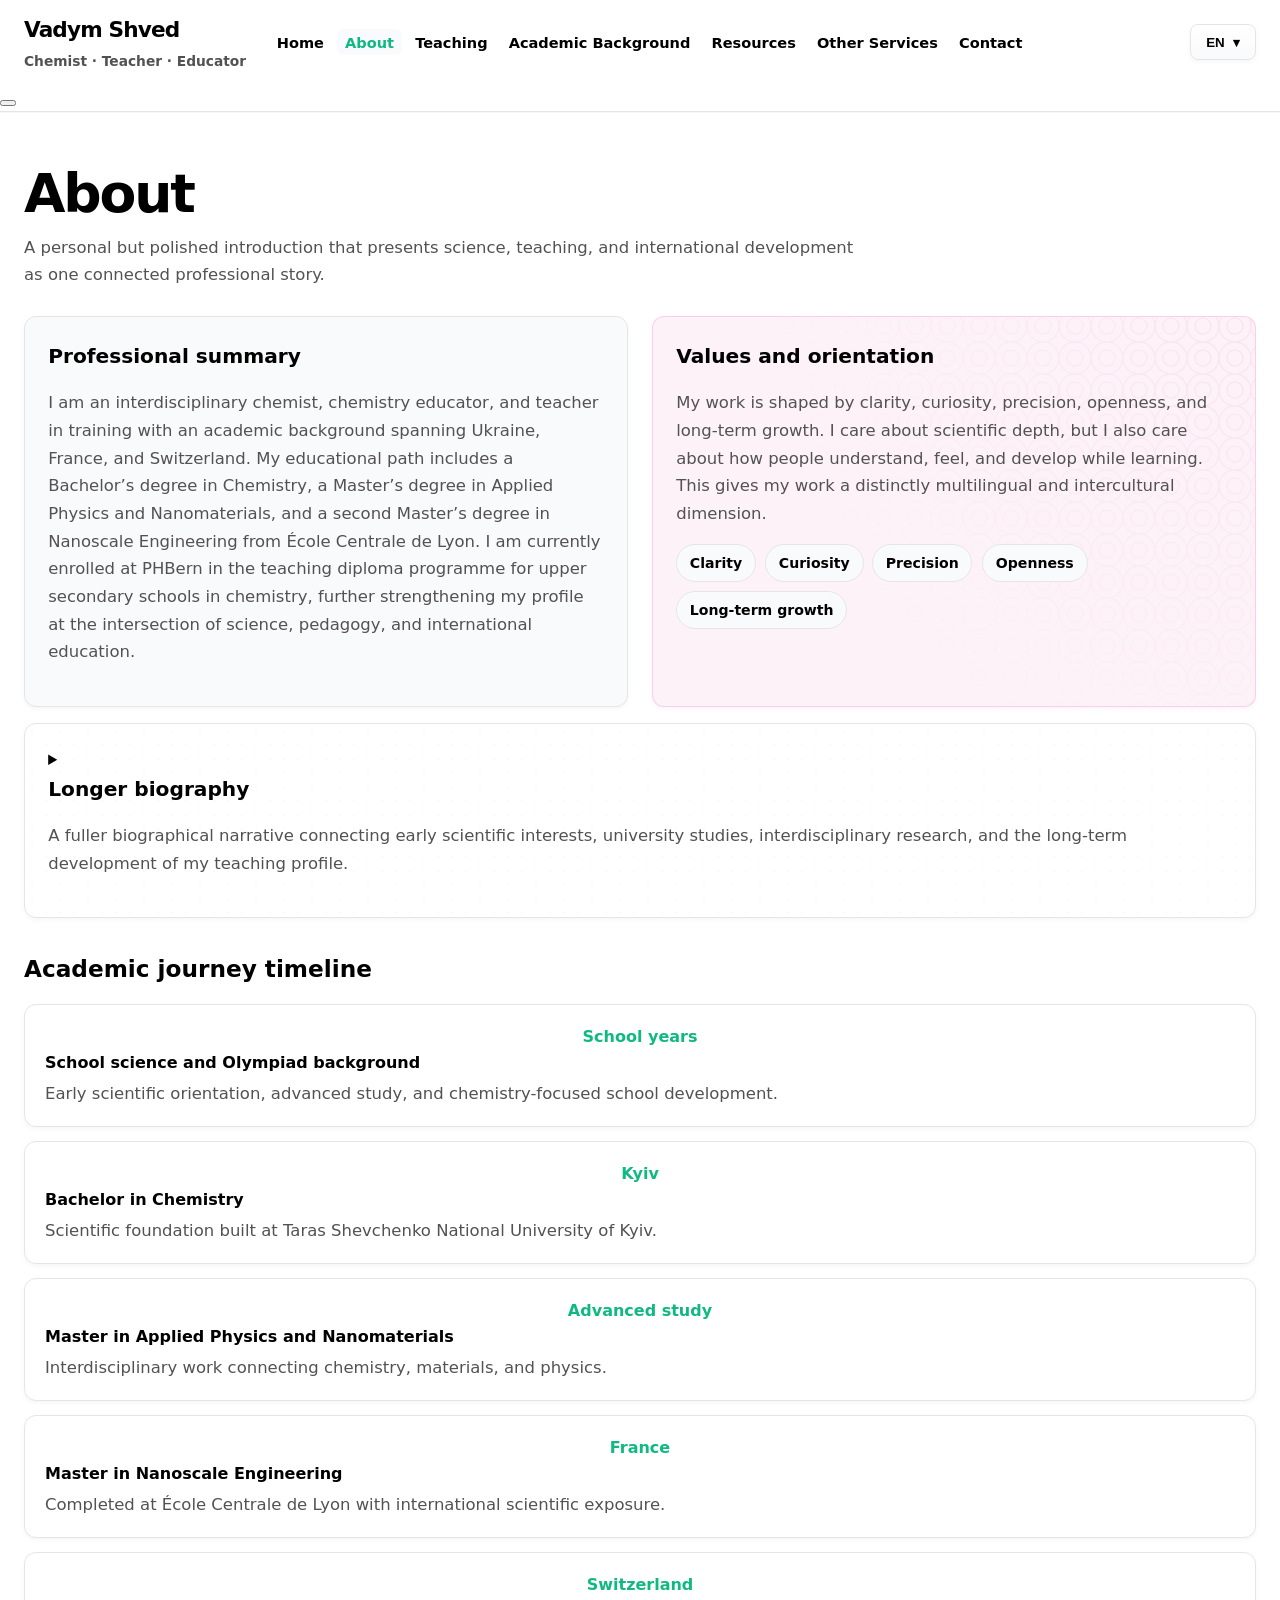
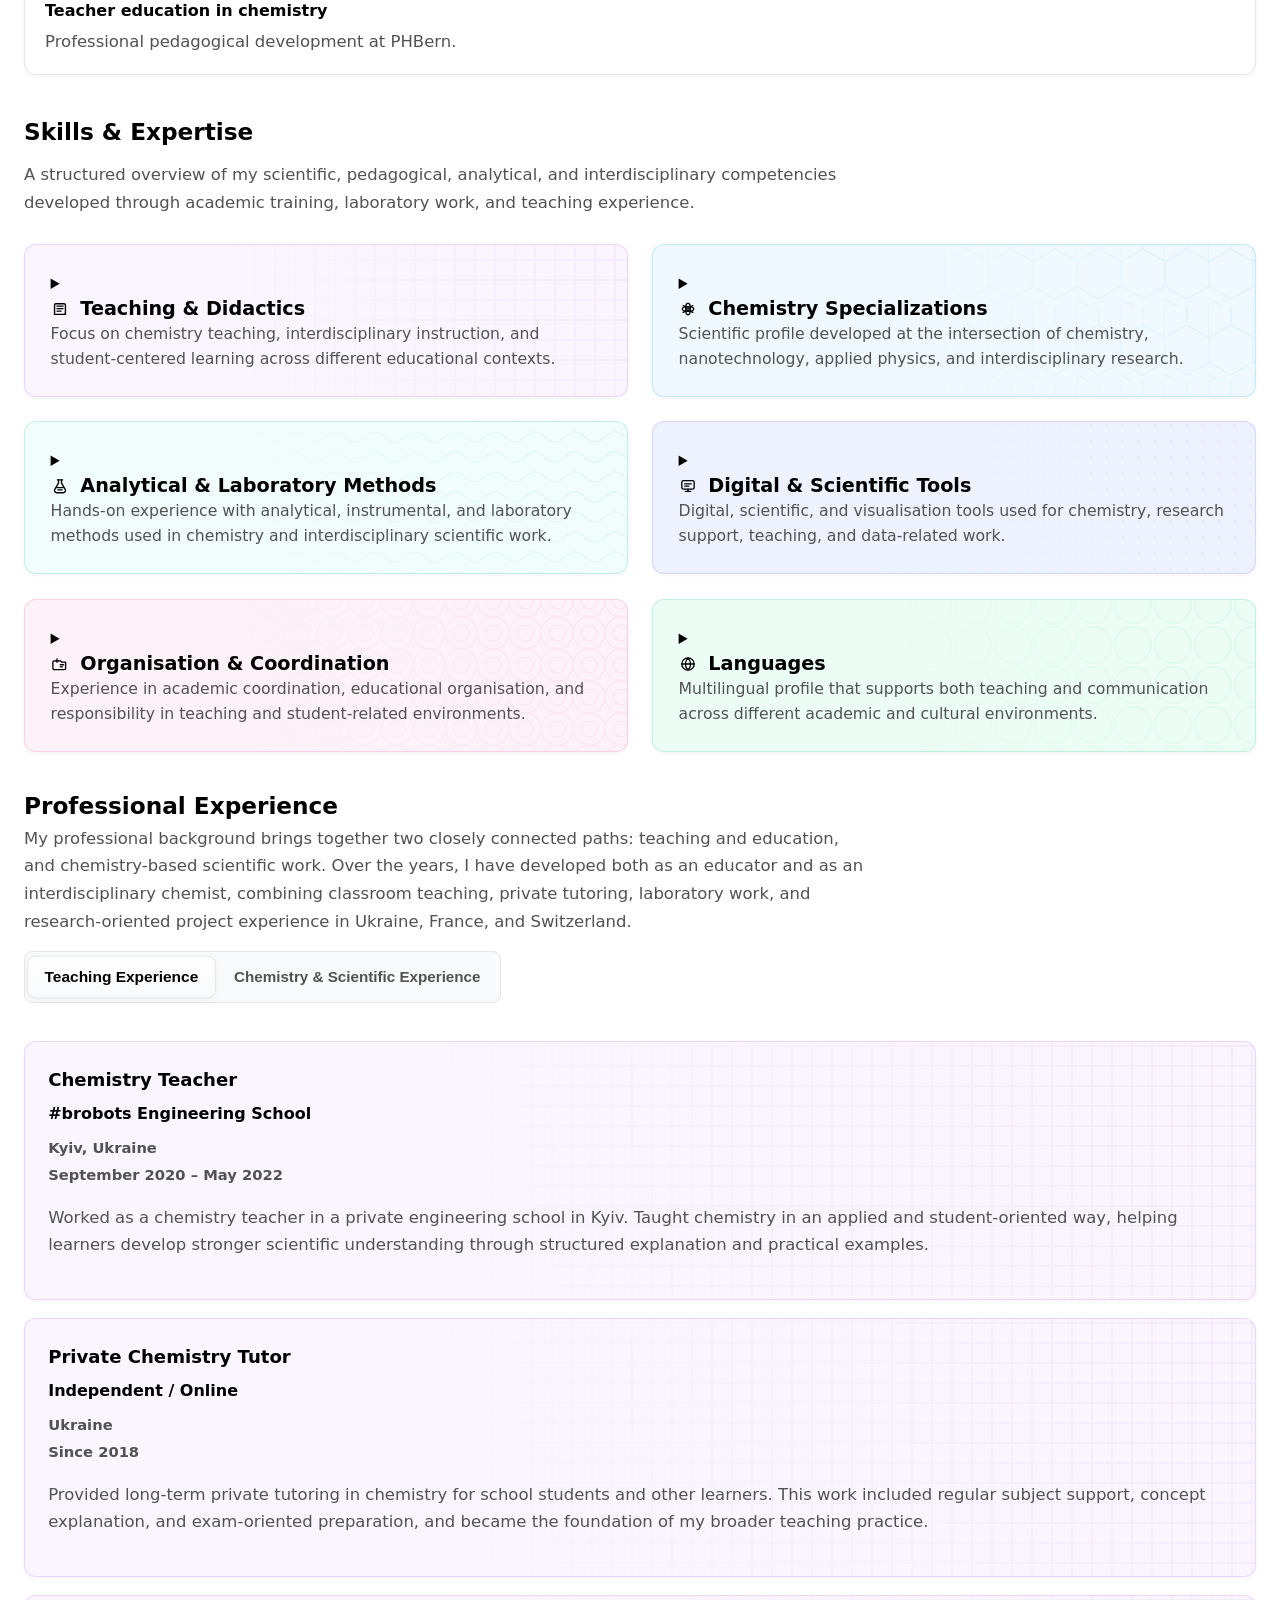
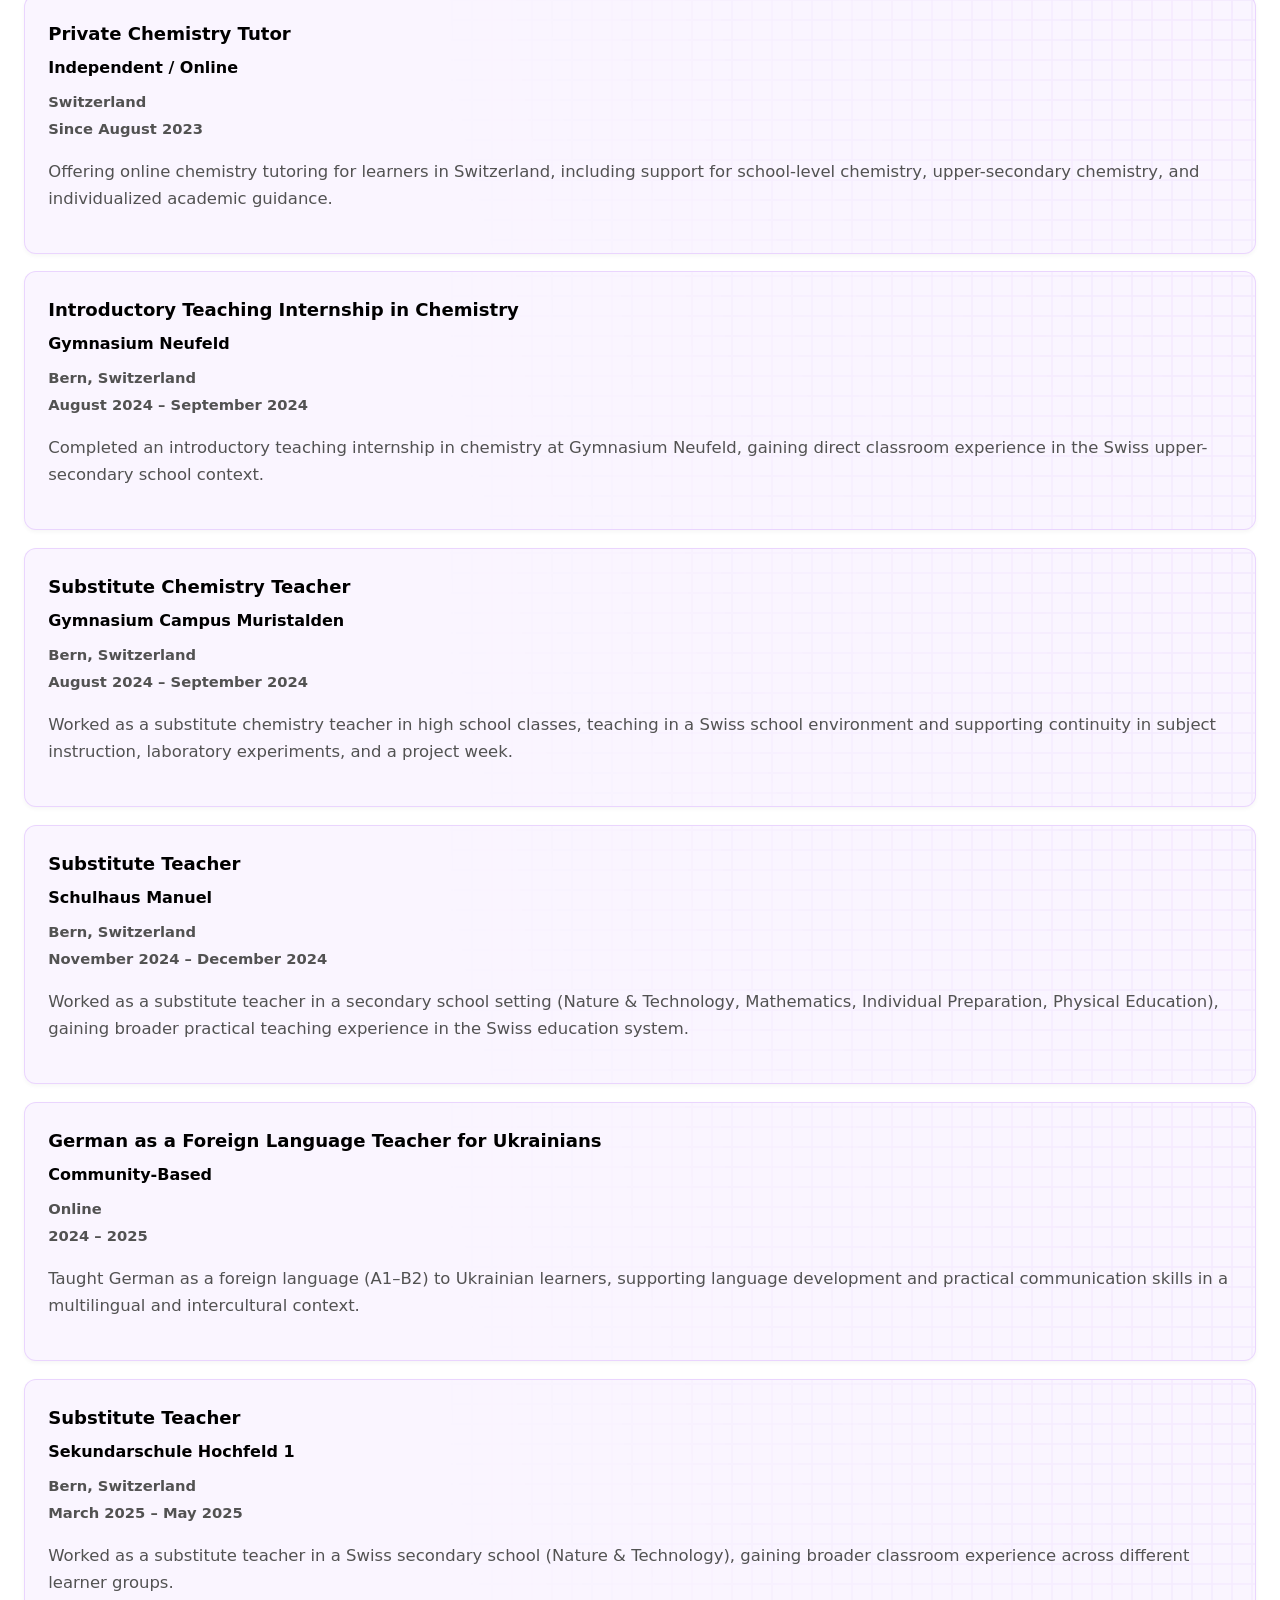
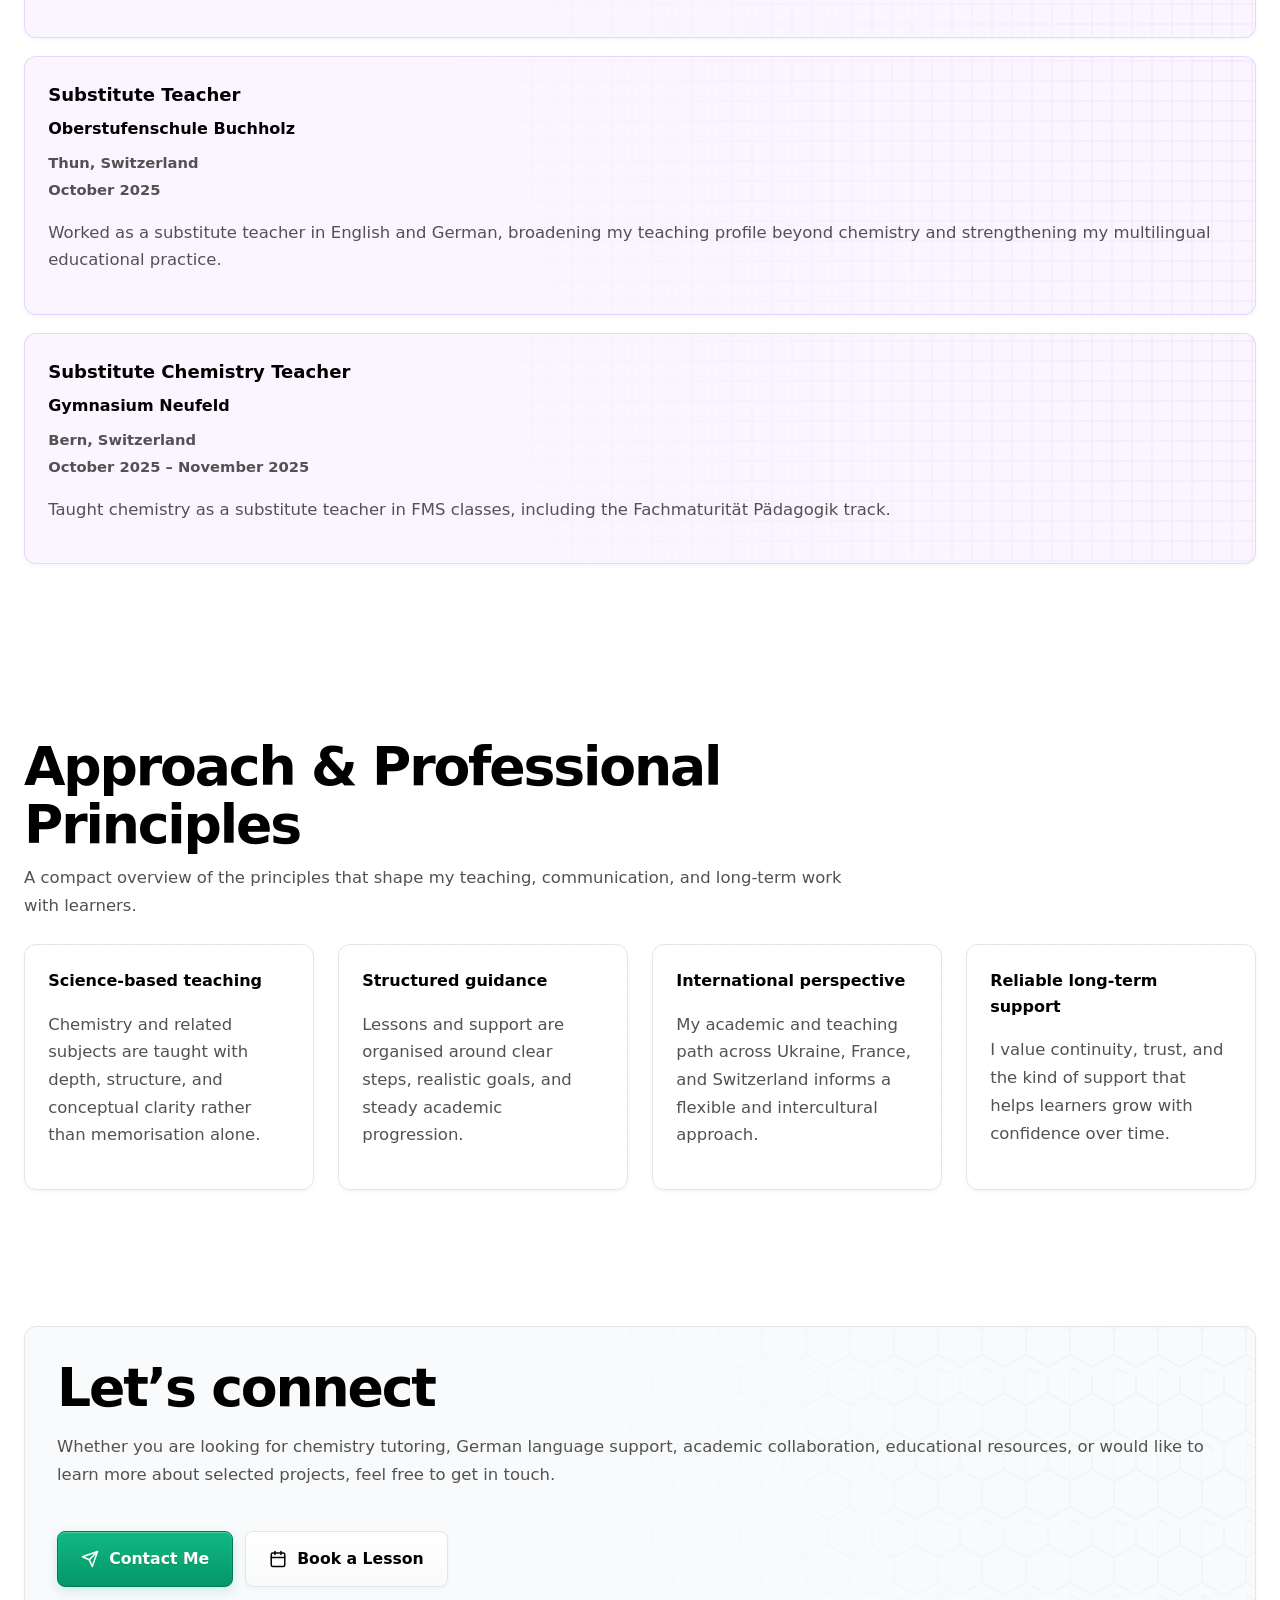
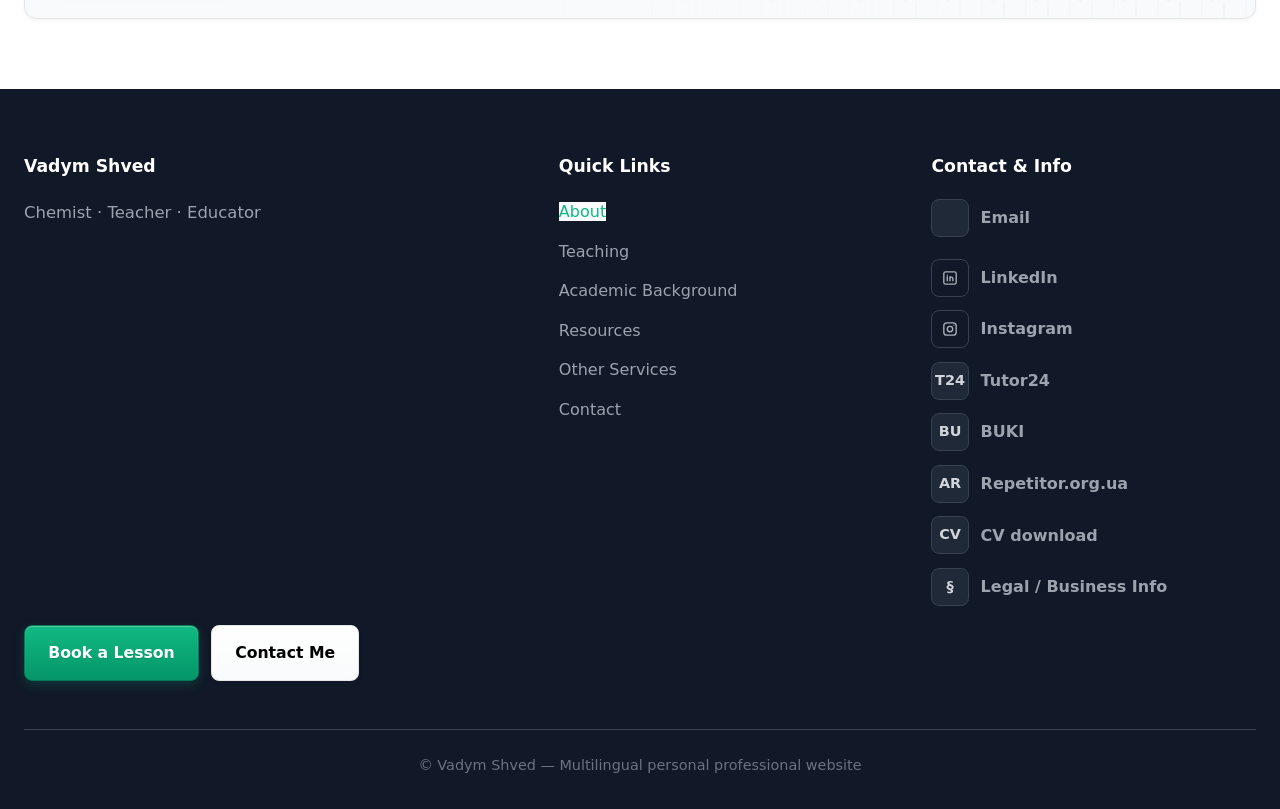
==== commit 6c2cbd87: "Add files via upload" ====
--- a/about.html
+++ b/about.html
@@ -1,20 +1,44 @@
 <!DOCTYPE html>
-<html lang="en"><head><meta charset="utf-8"/><meta content="width=device-width, initial-scale=1.0" name="viewport"/><title>Vadym Shved — About</title><link href="assets/css/style.css" rel="stylesheet"/><link href="assets/css/multipage.css" rel="stylesheet"/></head><body class="page-shell"><header class="topbar">
+
+<html lang="en">
+<head>
+<meta charset="utf-8"/>
+<meta content="width=device-width, initial-scale=1.0" name="viewport"/>
+<title>Vadym Shved — About</title>
+<link href="assets/css/style.css" rel="stylesheet"/>
+<link href="assets/css/multipage.css" rel="stylesheet"/>
+</head>
+<body class="page-shell">
+<header class="topbar">
 <div class="container topbar-inner">
 <a class="brand" href="index.html">
 <span class="brand-name" data-i18n="person_name">Vadym Shved</span>
 <span class="brand-role" data-i18n="brand_role">Chemist · Teacher · Educator</span>
 </a>
 <div class="nav-shell">
-<nav aria-label="Main navigation">
+<nav aria-label="Main navigation" class="desktop-nav" id="main-nav">
 <ul>
-<li><a data-i18n="nav_home" href="index.html">Home</a></li>
-<li><a data-i18n="nav_about" href="about.html">About</a></li>
-<li><a data-i18n="nav_teaching" href="teaching.html">Teaching</a></li>
-<li><a data-i18n="nav_academic" href="academic.html">Academic Background</a></li>
-<li><a data-i18n="nav_resources" href="resources.html">Resources</a></li>
-<li><a data-i18n="nav_services" href="services.html">Other Services</a></li>
-<li><a data-i18n="nav_contact" href="contact.html">Contact</a></li>
+<li>
+<a class="nav-link" data-i18n="nav_home" href="index.html">Home</a>
+</li>
+<li>
+<a class="nav-link" data-i18n="nav_about" href="about.html">About</a>
+</li>
+<li>
+<a class="nav-link" data-i18n="nav_teaching" href="teaching.html">Teaching</a>
+</li>
+<li>
+<a class="nav-link" data-i18n="nav_academic" href="academic.html">Academic Background</a>
+</li>
+<li>
+<a class="nav-link" data-i18n="nav_resources" href="resources.html">Resources</a>
+</li>
+<li>
+<a class="nav-link" data-i18n="nav_services" href="services.html">Other Services</a>
+</li>
+<li>
+<a class="nav-link" data-i18n="nav_contact" href="contact.html">Contact</a>
+</li>
 </ul>
 </nav>
 </div>
@@ -33,19 +57,29 @@
 </div>
 </div>
 </div>
-</header><main><section id="about">
+<button aria-label="Open Menu" class="mobile-toggle" id="mobile-toggle" type="button">
+<span>
+</span>
+<span>
+</span>
+<span>
+</span>
+</button>
+</header>
+<main>
+<section id="about">
 <div class="container">
 <div class="section-header">
 <h2 data-i18n="about_title">About</h2>
 <p class="section-intro">A personal but polished introduction that presents science, teaching, and international development as one connected professional story.</p>
 </div>
 <div class="grid-2">
-<article class="detail-card soft-panel">
-<h3>Professional summary</h3>
+<article class="detail-card soft-panel detail-card--summary">
+<h3 class="with-icon with-icon--summary">Professional summary</h3>
 <p>I am an interdisciplinary chemist, chemistry educator, and teacher in training with an academic background spanning Ukraine, France, and Switzerland. My educational path includes a Bachelor’s degree in Chemistry, a Master’s degree in Applied Physics and Nanomaterials, and a second Master’s degree in Nanoscale Engineering from <a href="https://www.ec-lyon.fr/en/academics/international-master-nanoscale-engineering" rel="noreferrer" target="_blank">École Centrale de Lyon</a>. I am currently enrolled at <a href="https://www.phbern.ch/studium/sekundarstufe-ii/studienuebersicht/monofachdiplom-fuer-maturitaetsschulen-mit-berufspaedagogischer-qualifikation" rel="noreferrer" target="_blank">PHBern</a> in the teaching diploma programme for upper secondary schools in chemistry, further strengthening my profile at the intersection of science, pedagogy, and international education.</p>
 </article>
-<article class="detail-card accent-panel">
-<h3>Values and orientation</h3>
+<article class="detail-card accent-panel detail-card--values">
+<h3 class="with-icon with-icon--values">Values and orientation</h3>
 <p>My work is shaped by clarity, curiosity, precision, openness, and long-term growth. I care about scientific depth, but I also care about how people understand, feel, and develop while learning. This gives my work a distinctly multilingual and intercultural dimension.</p>
 <div class="tag-row" style="margin-top:1rem;">
 <span class="tag">Clarity</span>
@@ -56,30 +90,79 @@
 </div>
 </article>
 </div>
-<div class="detail-card" style="margin-top:1rem;">
-<h3>Longer biography</h3>
+<details class="detail-card bio-accordion" style="margin-top:1rem;">
+<summary>
+<h3 class="with-icon with-icon--biography">Longer biography</h3>
+<p class="bio-accordion-preview">A fuller biographical narrative connecting early scientific interests, university studies, interdisciplinary research, and the long-term development of my teaching profile.</p>
+</summary>
+<div class="bio-accordion-body">
 <p>From an early age, I was drawn to science and especially to chemistry. During my school years, that interest grew through Olympiads, advanced study, and a lasting curiosity about how the natural world works. My school path was already deeply connected with science: I studied in a chemistry- and biology-focused environment, took part in regional and national chemistry competitions, and gradually discovered that chemistry was not only a subject I enjoyed, but a field that truly shaped the way I think.</p>
 <p>This early passion led me to study Chemistry at <a href="https://iht.knu.ua/" rel="noreferrer" target="_blank">Taras Shevchenko National University of Kyiv</a>, where I built a strong scientific foundation and developed a growing interest in interdisciplinary science. Later, I continued with a Master’s degree in Applied Physics and Nanomaterials, and then completed a second Master’s degree in Nanoscale Engineering in France at <a href="https://www.ec-lyon.fr/en/academics/international-master-nanoscale-engineering" rel="noreferrer" target="_blank">École Centrale de Lyon</a>. These studies gave me an academic path that connects chemistry with physics, nanotechnology, biology, materials science, and modern laboratory research. Today, I continue this journey in Switzerland, where I am training as a chemistry teacher for upper secondary schools at <a href="https://www.phbern.ch/studium/sekundarstufe-ii/studienuebersicht/monofachdiplom-fuer-maturitaetsschulen-mit-berufspaedagogischer-qualifikation" rel="noreferrer" target="_blank">PHBern</a>.</p>
 <p>Alongside my studies, I have been teaching chemistry since the age of eighteen. What started with helping classmates and younger students gradually became a long-term commitment to tutoring, mentoring, and teaching learners from different countries and educational systems. Over the years, I have worked with school students, high school students, and university beginners, including preparation for demanding programs such as IB Diploma Chemistry. My teaching approach is shaped by both science and empathy: I believe chemistry should be taught clearly, patiently, and with real understanding, not just memorization.</p>
 </div>
+</details>
 <div class="section-header" style="margin-top:2rem; margin-bottom:1rem;">
 <h3 style="font-size:1.45rem; margin:0;">Academic journey timeline</h3>
 </div>
-<div class="timeline">
-<div class="timeline-item timeline-journey-item"><div class="timeline-year"><span>School years</span></div><div class="timeline-content"><strong>School science and Olympiad background</strong><p>Early scientific orientation, advanced study, and chemistry-focused school development.</p></div></div>
-<div class="timeline-item timeline-journey-item"><div class="timeline-year"><span>Kyiv</span></div><div class="timeline-content"><strong>Bachelor in Chemistry</strong><p>Scientific foundation built at <a href="https://iht.knu.ua/" rel="noreferrer" target="_blank">Taras Shevchenko National University of Kyiv</a>.</p></div></div>
-<div class="timeline-item timeline-journey-item"><div class="timeline-year"><span>Advanced study</span></div><div class="timeline-content"><strong>Master in Applied Physics and Nanomaterials</strong><p>Interdisciplinary work connecting chemistry, materials, and physics.</p></div></div>
-<div class="timeline-item timeline-journey-item"><div class="timeline-year"><span>France</span></div><div class="timeline-content"><strong>Master in Nanoscale Engineering</strong><p>Completed at <a href="https://www.ec-lyon.fr/en/academics/international-master-nanoscale-engineering" rel="noreferrer" target="_blank">École Centrale de Lyon</a> with international scientific exposure.</p></div></div>
-<div class="timeline-item timeline-journey-item"><div class="timeline-year"><span>Switzerland</span></div><div class="timeline-content"><strong>Teacher education in chemistry</strong><p>Professional pedagogical development at <a href="https://www.phbern.ch/studium/sekundarstufe-ii/studienuebersicht/monofachdiplom-fuer-maturitaetsschulen-mit-berufspaedagogischer-qualifikation" rel="noreferrer" target="_blank">PHBern</a>.</p></div></div> </div>
+<div class="timeline timeline--journey">
+<div class="timeline-item timeline-journey-item">
+<div class="timeline-year">
+<span>School years</span>
+</div>
+<div class="timeline-content">
+<strong>School science and Olympiad background</strong>
+<p>Early scientific orientation, advanced study, and chemistry-focused school development.</p>
+</div>
+</div>
+<div class="timeline-item timeline-journey-item">
+<div class="timeline-year">
+<span>Kyiv</span>
+</div>
+<div class="timeline-content">
+<strong>Bachelor in Chemistry</strong>
+<p>Scientific foundation built at <a href="https://iht.knu.ua/" rel="noreferrer" target="_blank">Taras Shevchenko National University of Kyiv</a>.</p>
+</div>
+</div>
+<div class="timeline-item timeline-journey-item">
+<div class="timeline-year">
+<span>Advanced study</span>
+</div>
+<div class="timeline-content">
+<strong>Master in Applied Physics and Nanomaterials</strong>
+<p>Interdisciplinary work connecting chemistry, materials, and physics.</p>
+</div>
+</div>
+<div class="timeline-item timeline-journey-item">
+<div class="timeline-year">
+<span>France</span>
+</div>
+<div class="timeline-content">
+<strong>Master in Nanoscale Engineering</strong>
+<p>Completed at <a href="https://www.ec-lyon.fr/en/academics/international-master-nanoscale-engineering" rel="noreferrer" target="_blank">École Centrale de Lyon</a> with international scientific exposure.</p>
+</div>
+</div>
+<div class="timeline-item timeline-journey-item">
+<div class="timeline-year">
+<span>Switzerland</span>
+</div>
+<div class="timeline-content">
+<strong>Teacher education in chemistry</strong>
+<p>Professional pedagogical development at <a href="https://www.phbern.ch/studium/sekundarstufe-ii/studienuebersicht/monofachdiplom-fuer-maturitaetsschulen-mit-berufspaedagogischer-qualifikation" rel="noreferrer" target="_blank">PHBern</a>.</p>
+</div>
+</div>
+</div>
 <div class="skills-section">
 <div class="section-header skills-section-header">
 <h3>Skills &amp; Expertise</h3>
 <p class="section-intro">A structured overview of my scientific, pedagogical, analytical, and interdisciplinary competencies developed through academic training, laboratory work, and teaching experience.</p>
 </div>
 <div class="skills-grid">
-<article class="skills-card">
+<details class="skills-card skills-accordion">
+<summary>
 <h4 class="skills-card-title">Teaching &amp; Didactics</h4>
 <p class="skills-card-intro">Focus on chemistry teaching, interdisciplinary instruction, and student-centered learning across different educational contexts.</p>
+</summary>
+<div class="skills-accordion-body">
 <ul class="skills-list">
 <li>Chemistry teaching at secondary and upper-secondary level</li>
 <li>Interdisciplinary teaching of chemistry with links to biology, medicine, and materials science</li>
@@ -94,10 +177,14 @@
 <li>Communication with parents</li>
 <li>School-based logistics and chemistry classroom organisation</li>
 </ul>
-</article>
-<article class="skills-card">
+</div>
+</details>
+<details class="skills-card skills-accordion">
+<summary>
 <h4 class="skills-card-title">Chemistry Specializations</h4>
 <p class="skills-card-intro">Scientific profile developed at the intersection of chemistry, nanotechnology, applied physics, and interdisciplinary research.</p>
+</summary>
+<div class="skills-accordion-body">
 <ul class="skills-list">
 <li>Nanochemistry in drug design</li>
 <li>EDC/NHS bioconjugation techniques</li>
@@ -111,10 +198,14 @@
 <li>Familiarity with USP, Ph. Eur., and ICH quality guidelines</li>
 <li>Interest in pharmaceutical, biomedical, and oncology-oriented applications</li>
 </ul>
-</article>
-<article class="skills-card">
+</div>
+</details>
+<details class="skills-card skills-accordion">
+<summary>
 <h4 class="skills-card-title">Analytical &amp; Laboratory Methods</h4>
 <p class="skills-card-intro">Hands-on experience with analytical, instrumental, and laboratory methods used in chemistry and interdisciplinary scientific work.</p>
+</summary>
+<div class="skills-accordion-body">
 <ul class="skills-list">
 <li>SEC/RP-HPLC</li>
 <li>LC-MS</li>
@@ -138,10 +229,14 @@
 <li>SPR biosensors</li>
 <li>PCR</li>
 </ul>
-</article>
-<article class="skills-card">
+</div>
+</details>
+<details class="skills-card skills-accordion">
+<summary>
 <h4 class="skills-card-title">Digital &amp; Scientific Tools</h4>
 <p class="skills-card-intro">Digital, scientific, and visualisation tools used for chemistry, research support, teaching, and data-related work.</p>
+</summary>
+<div class="skills-accordion-body">
 <ul class="skills-list">
 <li>RCSB PDB</li>
 <li>UniProt</li>
@@ -164,10 +259,14 @@
 <li>NotebookLM</li>
 <li>AI tools such as ChatGPT, Claude, and Gemini for teaching, data analysis, content creation, web development, study support, and structured data-related tasks</li>
 </ul>
-</article>
-<article class="skills-card">
+</div>
+</details>
+<details class="skills-card skills-accordion">
+<summary>
 <h4 class="skills-card-title">Organisation &amp; Coordination</h4>
 <p class="skills-card-intro">Experience in academic coordination, educational organisation, and responsibility in teaching and student-related environments.</p>
+</summary>
+<div class="skills-accordion-body">
 <ul class="skills-list">
 <li>Logistics and educational management as a chemistry teacher</li>
 <li>Preparation and supervision of student activities</li>
@@ -183,10 +282,14 @@
 <li>Coordination and support in residence settings involving large student groups</li>
 <li>Training of company employees in social media-related work</li>
 </ul>
-</article>
-<article class="skills-card">
+</div>
+</details>
+<details class="skills-card skills-accordion">
+<summary>
 <h4 class="skills-card-title">Languages</h4>
 <p class="skills-card-intro">Multilingual profile that supports both teaching and communication across different academic and cultural environments.</p>
+</summary>
+<div class="skills-accordion-body">
 <ul class="skills-list">
 <li>Ukrainian — native</li>
 <li>Russian — native</li>
@@ -198,7 +301,8 @@
 <li>Swiss German — A2</li>
 <li>Portuguese — A1</li>
 </ul>
-</article>
+</div>
+</details>
 </div>
 <div class="section-header" style="margin-top:2.2rem; margin-bottom:1rem;">
 <h3 style="font-size:1.45rem; margin:0;">Professional Experience</h3>
@@ -214,7 +318,9 @@
 <article class="experience-card">
 <div class="experience-meta">
 <div class="experience-role">Chemistry Teacher</div>
-<div class="experience-place"><a href="https://brobots.org.ua/" rel="noreferrer" target="_blank">#brobots Engineering School</a></div>
+<div class="experience-place">
+<a class="experience-link" href="https://brobots.org.ua/" rel="noreferrer" target="_blank">#brobots Engineering School</a>
+</div>
 <div class="experience-location">Kyiv, Ukraine</div>
 <div class="experience-dates">September 2020 – May 2022</div>
 </div>
@@ -241,7 +347,9 @@
 <article class="experience-card">
 <div class="experience-meta">
 <div class="experience-role">Introductory Teaching Internship in Chemistry</div>
-<div class="experience-place"><a href="https://gymneufeld.ch/" rel="noreferrer" target="_blank">Gymnasium Neufeld</a></div>
+<div class="experience-place">
+<a class="experience-link" href="https://gymneufeld.ch/" rel="noreferrer" target="_blank">Gymnasium Neufeld</a>
+</div>
 <div class="experience-location">Bern, Switzerland</div>
 <div class="experience-dates">August 2024 – September 2024</div>
 </div>
@@ -250,7 +358,9 @@
 <article class="experience-card">
 <div class="experience-meta">
 <div class="experience-role">Substitute Chemistry Teacher</div>
-<div class="experience-place"><a href="https://www.muristalden.ch/" rel="noreferrer" target="_blank">Gymnasium Campus Muristalden</a></div>
+<div class="experience-place">
+<a class="experience-link" href="https://www.muristalden.ch/" rel="noreferrer" target="_blank">Gymnasium Campus Muristalden</a>
+</div>
 <div class="experience-location">Bern, Switzerland</div>
 <div class="experience-dates">August 2024 – September 2024</div>
 </div>
@@ -259,7 +369,9 @@
 <article class="experience-card">
 <div class="experience-meta">
 <div class="experience-role">Substitute Teacher</div>
-<div class="experience-place"><a href="https://kirchenfeld-schosshalde.ch/manuel" rel="noreferrer" target="_blank">Schulhaus Manuel</a></div>
+<div class="experience-place">
+<a class="experience-link" href="https://kirchenfeld-schosshalde.ch/manuel" rel="noreferrer" target="_blank">Schulhaus Manuel</a>
+</div>
 <div class="experience-location">Bern, Switzerland</div>
 <div class="experience-dates">November 2024 – December 2024</div>
 </div>
@@ -277,7 +389,9 @@
 <article class="experience-card">
 <div class="experience-meta">
 <div class="experience-role">Substitute Teacher</div>
-<div class="experience-place"><a href="https://laenggasse-felsenau.ch/hochfeld_1" rel="noreferrer" target="_blank">Sekundarschule Hochfeld 1</a></div>
+<div class="experience-place">
+<a class="experience-link" href="https://laenggasse-felsenau.ch/hochfeld_1" rel="noreferrer" target="_blank">Sekundarschule Hochfeld 1</a>
+</div>
 <div class="experience-location">Bern, Switzerland</div>
 <div class="experience-dates">March 2025 – May 2025</div>
 </div>
@@ -286,7 +400,9 @@
 <article class="experience-card">
 <div class="experience-meta">
 <div class="experience-role">Substitute Teacher</div>
-<div class="experience-place"><a href="https://www.buchholz.ch/" rel="noreferrer" target="_blank">Oberstufenschule Buchholz</a></div>
+<div class="experience-place">
+<a class="experience-link" href="https://www.buchholz.ch/" rel="noreferrer" target="_blank">Oberstufenschule Buchholz</a>
+</div>
 <div class="experience-location">Thun, Switzerland</div>
 <div class="experience-dates">October 2025</div>
 </div>
@@ -295,7 +411,9 @@
 <article class="experience-card">
 <div class="experience-meta">
 <div class="experience-role">Substitute Chemistry Teacher</div>
-<div class="experience-place"><a href="https://gymneufeld.ch/" rel="noreferrer" target="_blank">Gymnasium Neufeld</a></div>
+<div class="experience-place">
+<a class="experience-link" href="https://gymneufeld.ch/" rel="noreferrer" target="_blank">Gymnasium Neufeld</a>
+</div>
 <div class="experience-location">Bern, Switzerland</div>
 <div class="experience-dates">October 2025 – November 2025</div>
 </div>
@@ -308,7 +426,9 @@
 <article class="experience-card">
 <div class="experience-meta">
 <div class="experience-role">Marketing Department Engineer</div>
-<div class="experience-place"><a href="https://iflab.com/" rel="noreferrer" target="_blank">LLC I.F.LAB</a> / <a href="https://lifechemicals.com/" rel="noreferrer" target="_blank">Life Chemicals</a></div>
+<div class="experience-place">
+<a class="experience-link" href="https://iflab.com/" rel="noreferrer" target="_blank">LLC I.F.LAB</a> / <a class="experience-link" href="https://lifechemicals.com/" rel="noreferrer" target="_blank">Life Chemicals</a>
+</div>
 <div class="experience-location">Paris, France / Kyiv, Ukraine</div>
 <div class="experience-dates">November 2022 – October 2023</div>
 </div>
@@ -317,7 +437,9 @@
 <article class="experience-card">
 <div class="experience-meta">
 <div class="experience-role">Master’s Thesis Research in Nanochemistry</div>
-<div class="experience-place"><a href="https://ilm.univ-lyon1.fr/" rel="noreferrer" target="_blank">Institut Lumière Matière</a></div>
+<div class="experience-place">
+<a class="experience-link" href="https://ilm.univ-lyon1.fr/" rel="noreferrer" target="_blank">Institut Lumière Matière</a>
+</div>
 <div class="experience-location">Lyon, France</div>
 <div class="experience-dates">March 2022 – July 2022</div>
 </div>
@@ -326,7 +448,9 @@
 <article class="experience-card">
 <div class="experience-meta">
 <div class="experience-role">Chemist / Bachelor’s Thesis in Supramolecular Chemistry</div>
-<div class="experience-place"><a href="https://iflab.com/" rel="noreferrer" target="_blank">LLC I.F.LAB</a> / <a href="https://lifechemicals.com/" rel="noreferrer" target="_blank">Life Chemicals</a></div>
+<div class="experience-place">
+<a class="experience-link" href="https://iflab.com/" rel="noreferrer" target="_blank">LLC I.F.LAB</a> / <a class="experience-link" href="https://lifechemicals.com/" rel="noreferrer" target="_blank">Life Chemicals</a>
+</div>
 <div class="experience-location">Kyiv, Ukraine</div>
 <div class="experience-dates">April 2019 – December 2021</div>
 </div>
@@ -335,7 +459,9 @@
 <article class="experience-card">
 <div class="experience-meta">
 <div class="experience-role">Part-Time Chemical Laboratory Assistant in Organic Chemistry</div>
-<div class="experience-place"><a href="https://ioch.org.ua/en" rel="noreferrer" target="_blank">Institute of Organic Chemistry NAS of Ukraine</a> &amp; <a href="https://enamine.net/" rel="noreferrer" target="_blank">Enamine Ltd</a></div>
+<div class="experience-place">
+<a class="experience-link" href="https://ioch.org.ua/en" rel="noreferrer" target="_blank">Institute of Organic Chemistry NAS of Ukraine</a> &amp; <a class="experience-link" href="https://enamine.net/" rel="noreferrer" target="_blank">Enamine Ltd</a>
+</div>
 <div class="experience-location">Kyiv, Ukraine</div>
 <div class="experience-dates">April 2017 – December 2017</div>
 </div>
@@ -345,48 +471,35 @@
 </div>
 </div>
 </div>
-</div></section><section id="highlights">
+</div>
+</section>
+<section id="approach-principles">
 <div class="container">
 <div class="section-header">
-<h2>Selected Highlights</h2>
-<p class="section-intro">A quick overview of the academic and teaching milestones that define my profile.</p>
-</div>
-<div class="grid-5">
-<div class="list-card"><strong>Chemistry 200/200</strong><p>Highest result in the national chemistry exam.</p></div>
-<div class="list-card"><strong>Bachelor in Chemistry</strong><p>Strong scientific foundation built in Kyiv.</p></div>
-<div class="list-card"><strong>Two Master’s degrees</strong><p>Applied Physics and Nanomaterials, plus Nanoscale Engineering.</p></div>
-<div class="list-card"><strong>Teacher training in Switzerland</strong><p>Professional pedagogical development in chemistry for upper secondary schools.</p></div>
-<div class="list-card"><strong>Teaching across countries</strong><p>Tutoring and teaching experience developed across different educational systems.</p></div>
-</div>
-</div>
-</section><section id="strengths">
-<div class="container">
-<div class="section-header">
-<h2 data-i18n="strengths_title">Why work with me</h2>
-</div>
-<div class="grid-3">
-<div class="list-card"><strong>Interdisciplinary scientific background</strong><p>Science explained with structure, depth, and practical relevance.</p></div>
-<div class="list-card"><strong>International academic experience</strong><p>Academic development across Ukraine, France, and Switzerland.</p></div>
-<div class="list-card"><strong>Strong chemistry foundation</strong><p>From school support to university-level scientific understanding.</p></div>
-<div class="list-card"><strong>Clear and structured explanations</strong><p>Complex concepts broken into manageable and logical steps.</p></div>
-<div class="list-card"><strong>Multilingual communication</strong><p>Flexible support for learners from different educational backgrounds.</p></div>
-<div class="list-card"><strong>Personalized teaching approach</strong><p>Methods adapted to level, goals, pace, and long-term progress.</p></div>
-</div>
-</div>
-</section><section id="trust">
-<div class="container">
-<div class="section-header">
-<h2 data-i18n="trust_title">Built on science, teaching, and reliability</h2>
-<p class="section-intro">Short excerpts from academic, teaching, and tutoring references that reflect reliability, initiative, strong communication, and supportive teaching.</p>
-</div>
-<div class="grid-4">
-<div class="list-card"><strong>Recommendation Highlights</strong><p>Selected excerpts from academic and professional references reflecting reliability, initiative, and strong communication.</p></div>
-<div class="list-card"><strong>Teaching References</strong><p>Feedback from school and tutoring contexts highlighting clarity, responsibility, and classroom presence.</p></div>
-<div class="list-card"><strong>Student Feedback</strong><p>Comments from learners that reflect supportive teaching, structure, and growing confidence in the subject.</p></div>
-<div class="list-card"><strong>Academic References</strong><p>Academic perspectives on scientific discipline, interdisciplinary thinking, and long-term development.</p></div>
-</div>
-</div>
-</section><section id="final-cta">
+<h2>Approach &amp; Professional Principles</h2>
+<p class="section-intro">A compact overview of the principles that shape my teaching, communication, and long-term work with learners.</p>
+</div>
+<div class="grid-4 principles-grid">
+<div class="list-card principle-card principle-card--science">
+<strong>Science-based teaching</strong>
+<p>Chemistry and related subjects are taught with depth, structure, and conceptual clarity rather than memorisation alone.</p>
+</div>
+<div class="list-card principle-card principle-card--structure">
+<strong>Structured guidance</strong>
+<p>Lessons and support are organised around clear steps, realistic goals, and steady academic progression.</p>
+</div>
+<div class="list-card principle-card principle-card--international">
+<strong>International perspective</strong>
+<p>My academic and teaching path across Ukraine, France, and Switzerland informs a flexible and intercultural approach.</p>
+</div>
+<div class="list-card principle-card principle-card--support">
+<strong>Reliable long-term support</strong>
+<p>I value continuity, trust, and the kind of support that helps learners grow with confidence over time.</p>
+</div>
+</div>
+</div>
+</section>
+<section id="final-cta">
 <div class="container">
 <div class="cta-box accent-panel">
 <div>
@@ -394,12 +507,14 @@
 <p class="section-intro" data-i18n="final_text">Whether you are looking for chemistry tutoring, German language support, academic collaboration, educational resources, or would like to learn more about selected projects, feel free to get in touch.</p>
 </div>
 <div class="button-row" style="margin-bottom:0;">
-<a class="btn btn-primary" data-i18n="final_btn_1" href="contact.html">Contact Me</a>
-<a class="btn btn-secondary" data-i18n="final_btn_2" href="contact.html#booking">Book a Lesson</a>
-</div>
-</div>
-</div>
-</section></main><footer>
+<a class="btn btn-primary btn-contact" data-i18n="final_btn_1" href="contact.html">Contact Me</a>
+<a class="btn btn-secondary btn-booking" data-booking-link="true" data-i18n="final_btn_2" href="#">Book a Lesson</a>
+</div>
+</div>
+</div>
+</section>
+</main>
+<footer>
 <div class="container">
 <div class="footer-grid">
 <div>
@@ -409,32 +524,88 @@
 <div>
 <h3 class="footer-title" data-i18n="footer_quick">Quick Links</h3>
 <ul class="footer-links">
-<li><a data-i18n="nav_about" href="about.html">About</a></li>
-<li><a data-i18n="nav_teaching" href="teaching.html">Teaching</a></li>
-<li><a data-i18n="nav_academic" href="academic.html">Academic Background</a></li>
-<li><a data-i18n="nav_resources" href="resources.html">Resources</a></li>
-<li><a data-i18n="nav_services" href="services.html">Other Services</a></li>
-<li><a data-i18n="nav_contact" href="contact.html">Contact</a></li>
+<li>
+<a class="nav-link" data-i18n="nav_about" href="about.html">About</a>
+</li>
+<li>
+<a class="nav-link" data-i18n="nav_teaching" href="teaching.html">Teaching</a>
+</li>
+<li>
+<a class="nav-link" data-i18n="nav_academic" href="academic.html">Academic Background</a>
+</li>
+<li>
+<a class="nav-link" data-i18n="nav_resources" href="resources.html">Resources</a>
+</li>
+<li>
+<a class="nav-link" data-i18n="nav_services" href="services.html">Other Services</a>
+</li>
+<li>
+<a class="nav-link" data-i18n="nav_contact" href="contact.html">Contact</a>
+</li>
 </ul>
 </div>
 <div>
 <h3 class="footer-title" data-i18n="footer_meta">Contact &amp; Info</h3>
 <ul class="footer-meta">
-<li><a class="icon-link" href="mailto:your.email@example.com"><span class="icon-badge">@</span><span>Email</span></a></li>
-<li><a class="icon-link" href="https://www.linkedin.com/in/shvedvadym" rel="noreferrer" target="_blank"><span class="icon-badge">in</span><span>LinkedIn</span></a></li>
-<li><a class="icon-link" href="https://www.instagram.com/vadymtravels" rel="noreferrer" target="_blank"><span class="icon-badge">IG</span><span>Instagram</span></a></li>
-<li><a class="icon-link" href="https://tutor24.ch/de/providers/3301791?public_view=true" rel="noreferrer" target="_blank"><span class="icon-badge">T24</span><span>Tutor24</span></a></li>
-<li><a class="icon-link" href="https://buki.com.ua/user-21753/" rel="noreferrer" target="_blank"><span class="icon-badge">BU</span><span>BUKI</span></a></li>
-<li><a class="icon-link" href="https://repetitor.org.ua/uk-id8693" rel="noreferrer" target="_blank"><span class="icon-badge">AR</span><span>Repetitor.org.ua</span></a></li>
-<li><a class="icon-link" href="#"><span class="icon-badge">CV</span><span>CV download</span></a></li>
-<li><a class="icon-link" href="#"><span class="icon-badge">§</span><span>Legal / Business Info</span></a></li>
+<li>
+<a class="icon-link footer-contact-link" data-contact-email-link="true" href="mailto:your.email@example.com">
+<span class="icon-badge icon-badge-mail"></span>
+<span>Email</span>
+</a>
+</li>
+<li>
+<a class="icon-link footer-contact-link" href="https://www.linkedin.com/in/shvedvadym" rel="noreferrer" target="_blank">
+<span class="icon-badge">in</span>
+<span>LinkedIn</span>
+</a>
+</li>
+<li>
+<a class="icon-link footer-contact-link" href="https://www.instagram.com/vadymtravels" rel="noreferrer" target="_blank">
+<span class="icon-badge">IG</span>
+<span>Instagram</span>
+</a>
+</li>
+<li>
+<a class="icon-link footer-contact-link" href="https://tutor24.ch/de/providers/3301791?public_view=true" rel="noreferrer" target="_blank">
+<span class="icon-badge">T24</span>
+<span>Tutor24</span>
+</a>
+</li>
+<li>
+<a class="icon-link footer-contact-link" href="https://buki.com.ua/user-21753/" rel="noreferrer" target="_blank">
+<span class="icon-badge">BU</span>
+<span>BUKI</span>
+</a>
+</li>
+<li>
+<a class="icon-link footer-contact-link" href="https://repetitor.org.ua/uk-id8693" rel="noreferrer" target="_blank">
+<span class="icon-badge">AR</span>
+<span>Repetitor.org.ua</span>
+</a>
+</li>
+<li>
+<a class="icon-link footer-contact-link" data-cv-link="true" href="#">
+<span class="icon-badge">CV</span>
+<span>CV download</span>
+</a>
+</li>
+<li>
+<a class="icon-link footer-contact-link" href="#">
+<span class="icon-badge">§</span>
+<span>Legal / Business Info</span>
+</a>
+</li>
 </ul>
 </div>
 </div>
 <div class="button-row" style="margin-top: 1.2rem; margin-bottom: 0;">
-<a class="btn btn-primary" href="contact.html#booking">Book a Lesson</a>
-<a class="btn btn-secondary" data-i18n="final_btn_1" href="contact.html">Contact Me</a>
+<a class="btn btn-primary btn-booking" data-booking-link="true" href="contact.html#booking">Book a Lesson</a>
+<a class="btn btn-secondary btn-contact" data-i18n="final_btn_1" href="contact.html">Contact Me</a>
 </div>
 <div class="copyright" data-i18n="footer_copy">© Vadym Shved — Multilingual personal professional website</div>
 </div>
-</footer><script src="assets/js/site.js"></script></body></html>+</footer>
+<script src="assets/js/site.js">
+</script>
+</body>
+</html>
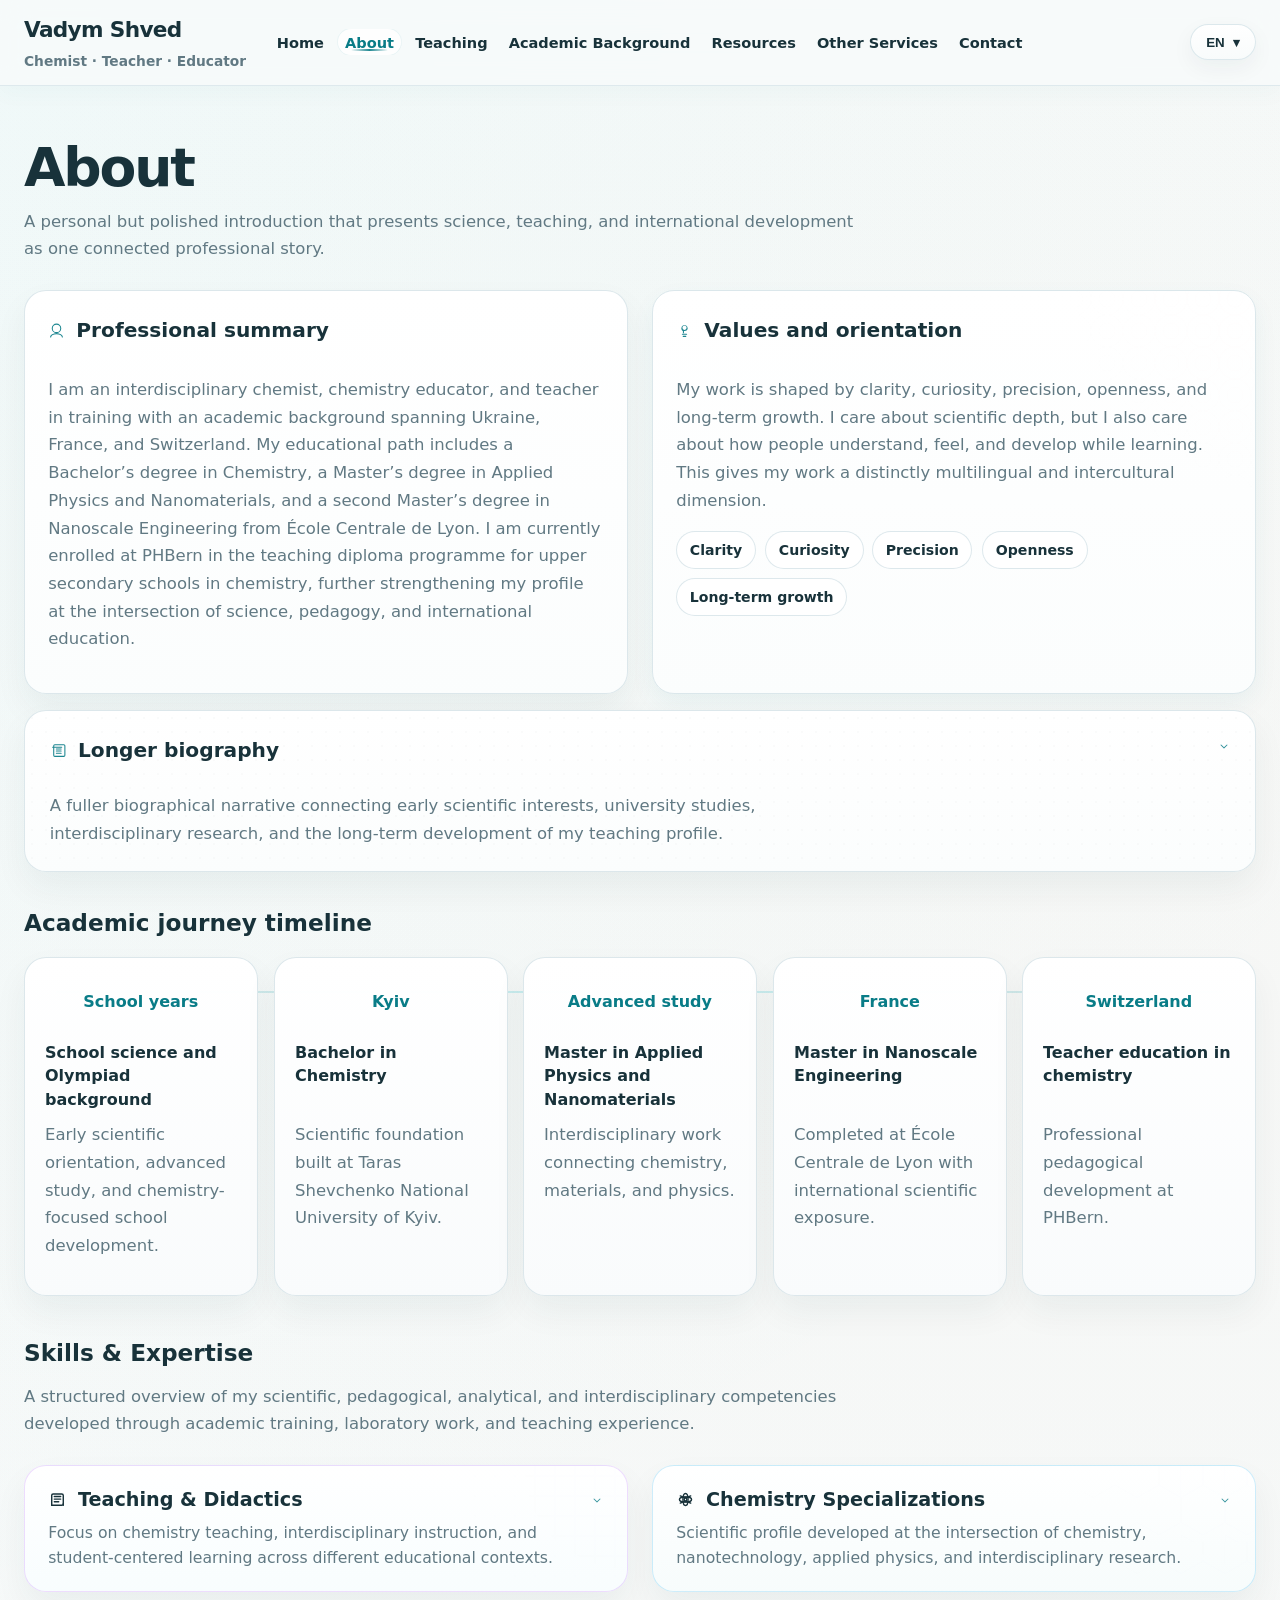
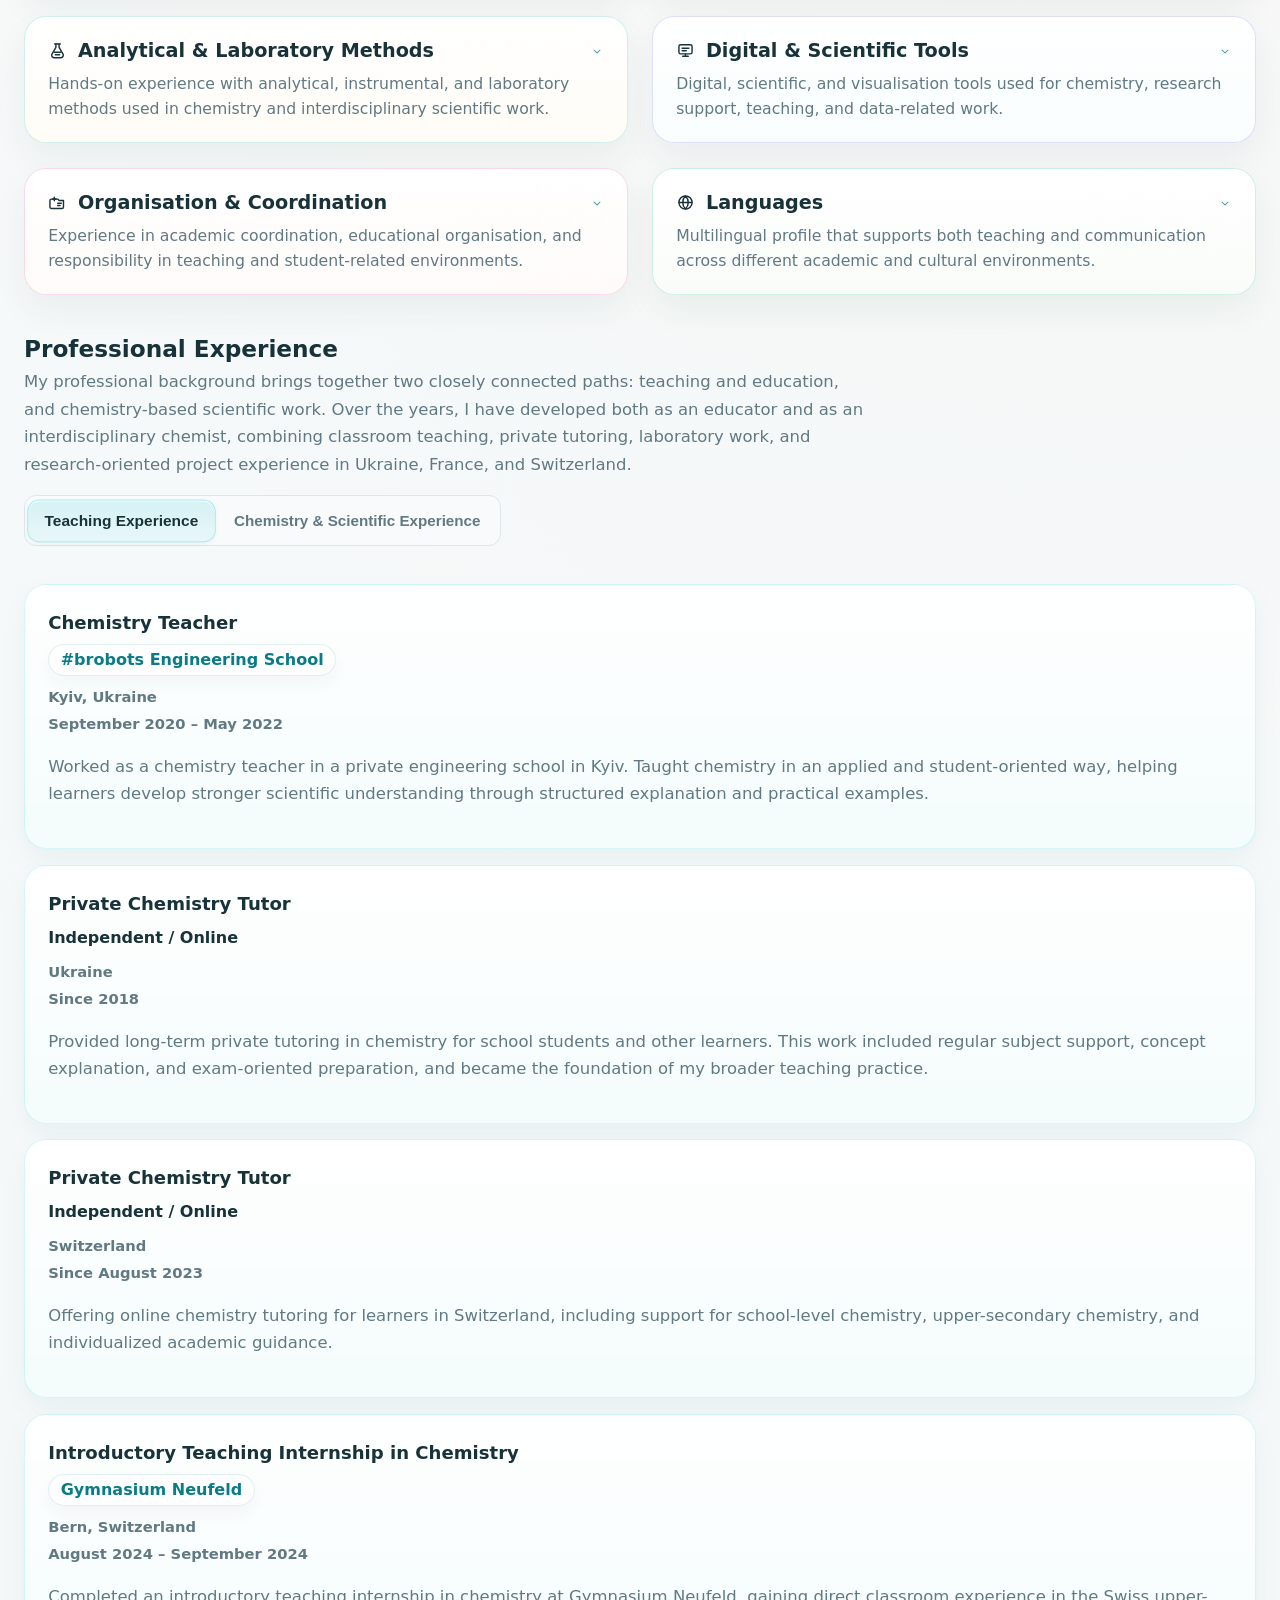
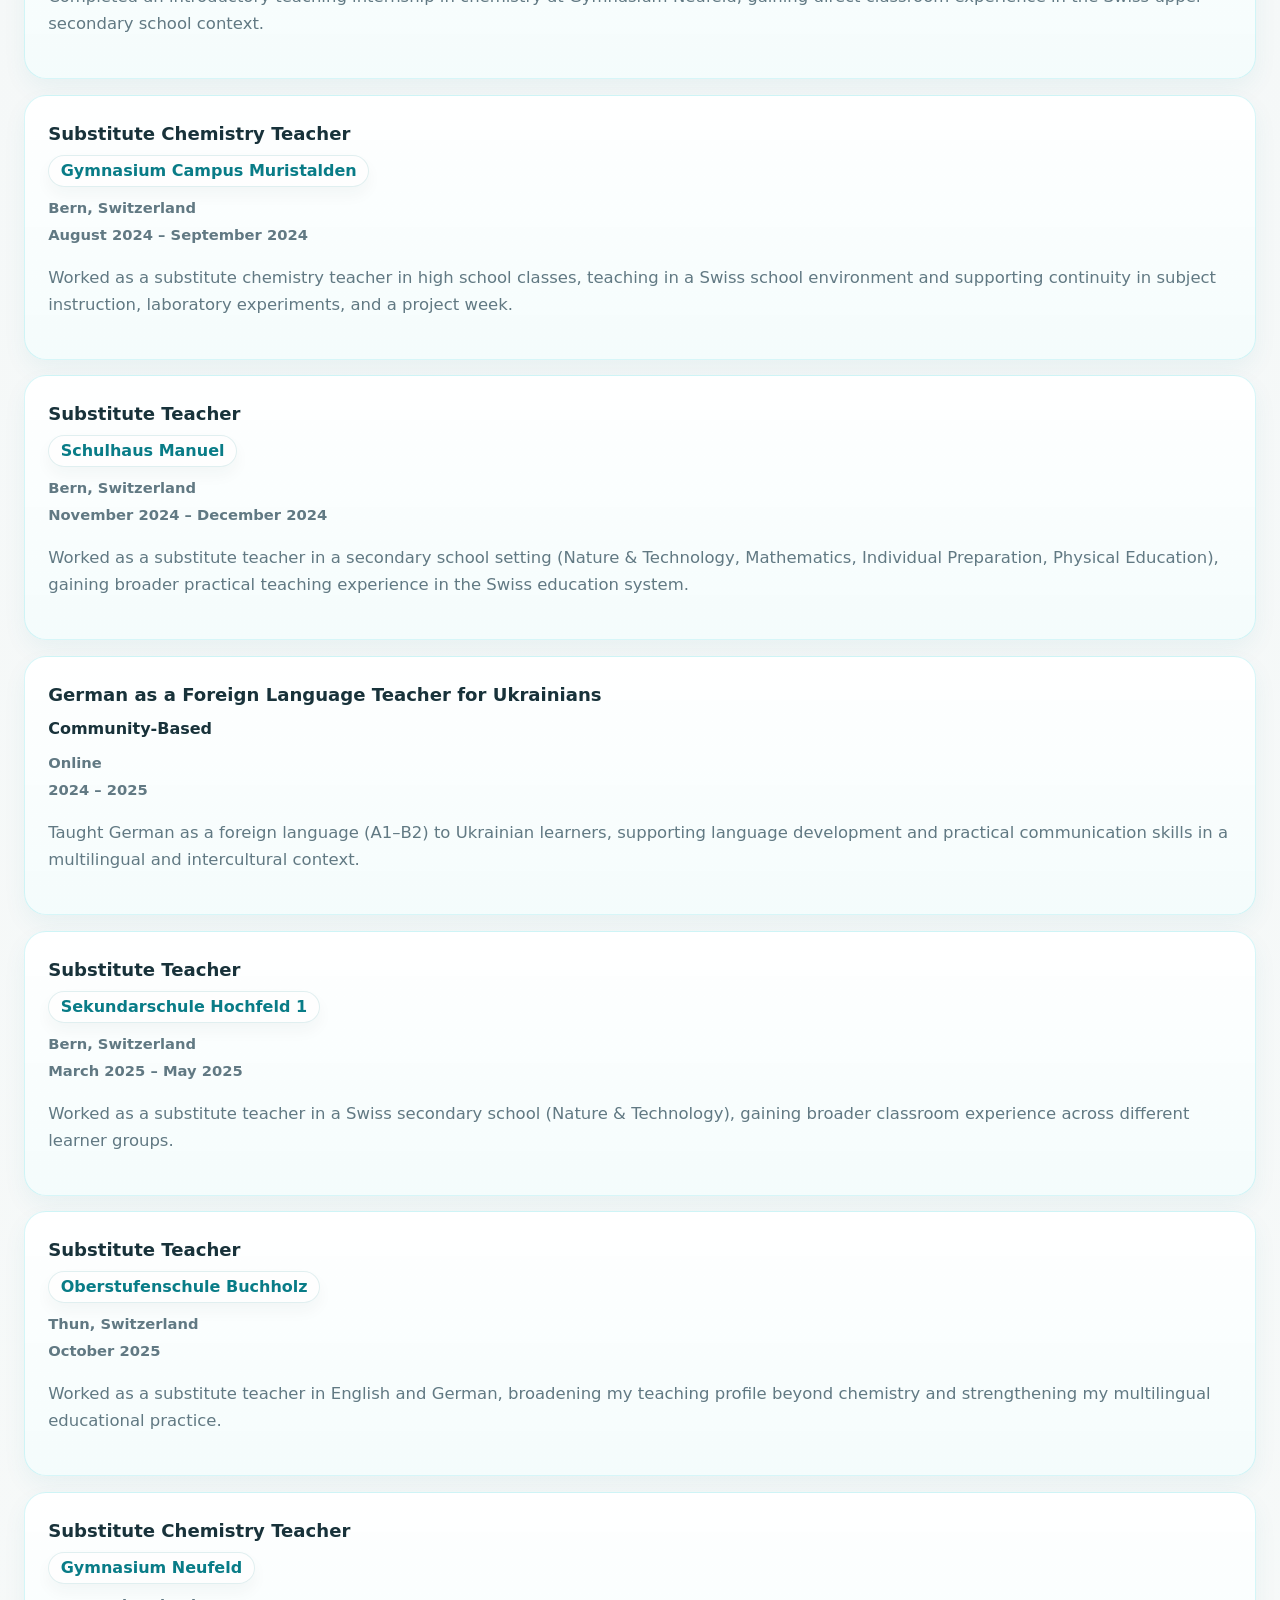
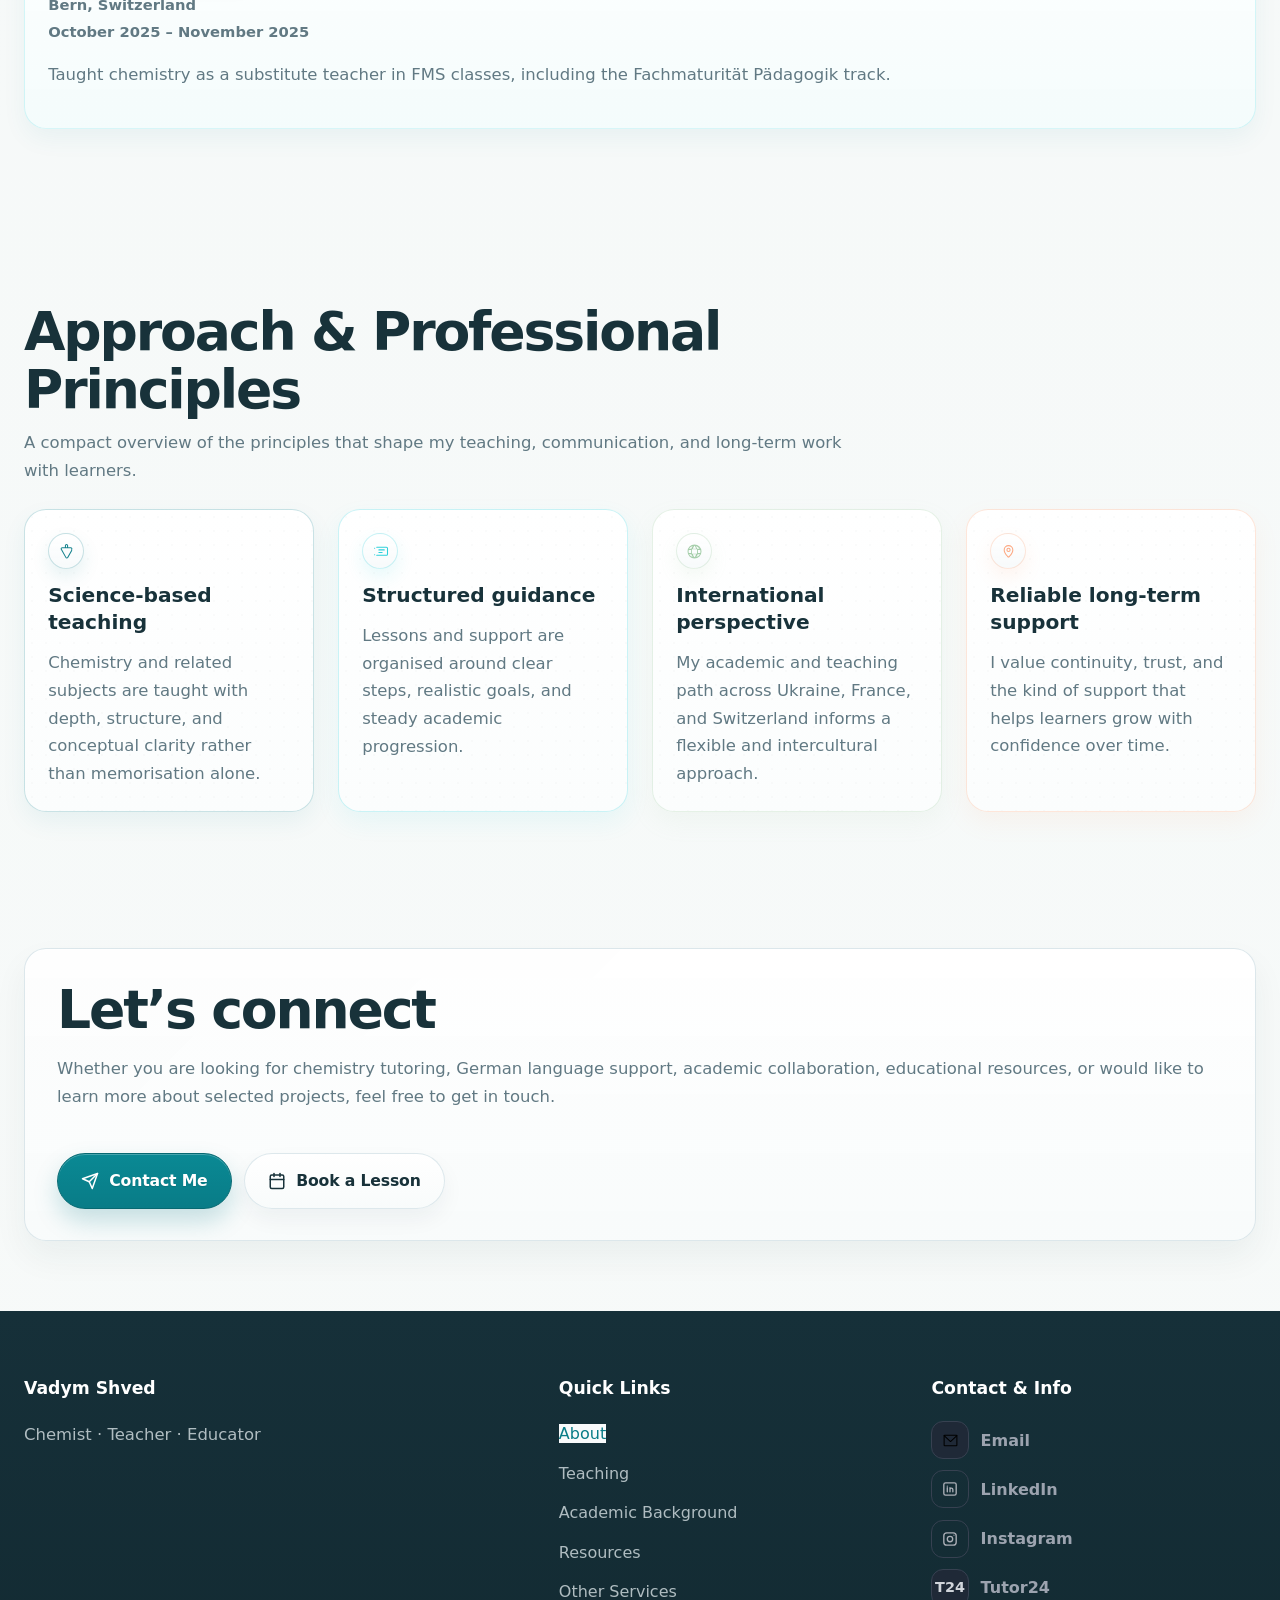
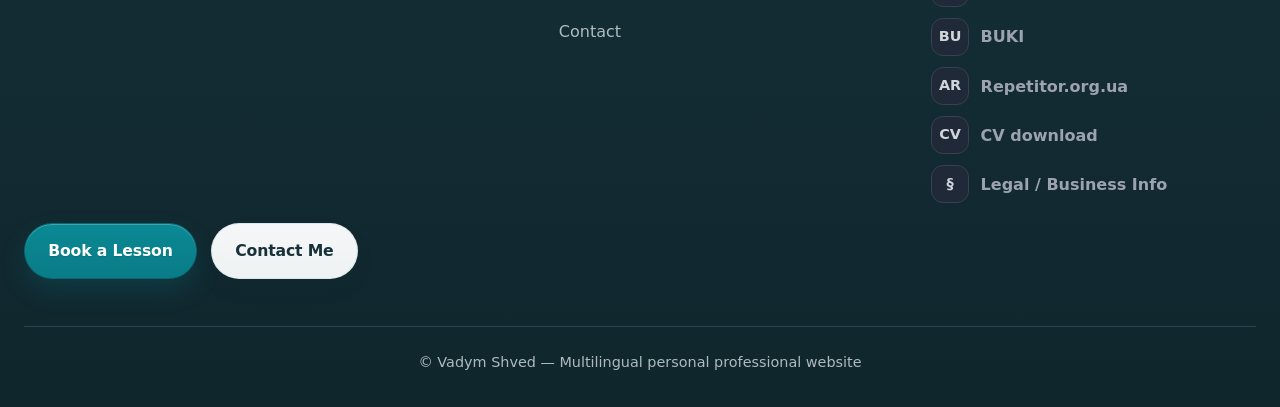
==== commit c4fe660a: "Add files via upload" ====
--- a/about.html
+++ b/about.html
@@ -481,19 +481,23 @@
 </div>
 <div class="grid-4 principles-grid">
 <div class="list-card principle-card principle-card--science">
-<strong>Science-based teaching</strong>
+<div class="principle-card__icon" aria-hidden="true"></div>
+<h3 class="principle-card__title">Science-based teaching</h3>
 <p>Chemistry and related subjects are taught with depth, structure, and conceptual clarity rather than memorisation alone.</p>
 </div>
 <div class="list-card principle-card principle-card--structure">
-<strong>Structured guidance</strong>
+<div class="principle-card__icon" aria-hidden="true"></div>
+<h3 class="principle-card__title">Structured guidance</h3>
 <p>Lessons and support are organised around clear steps, realistic goals, and steady academic progression.</p>
 </div>
 <div class="list-card principle-card principle-card--international">
-<strong>International perspective</strong>
+<div class="principle-card__icon" aria-hidden="true"></div>
+<h3 class="principle-card__title">International perspective</h3>
 <p>My academic and teaching path across Ukraine, France, and Switzerland informs a flexible and intercultural approach.</p>
 </div>
 <div class="list-card principle-card principle-card--support">
-<strong>Reliable long-term support</strong>
+<div class="principle-card__icon" aria-hidden="true"></div>
+<h3 class="principle-card__title">Reliable long-term support</h3>
 <p>I value continuity, trust, and the kind of support that helps learners grow with confidence over time.</p>
 </div>
 </div>
--- a/assets/css/multipage.css
+++ b/assets/css/multipage.css
@@ -22,3 +22,2137 @@
     padding-top: 1.5rem;
   }
 }
+
+
+/* =========================================
+   STEP 0 — Tropical Jade Sunrise foundation
+   ========================================= */
+:root {
+  --dark-jade: #207D81;
+  --cyan: #41C4CF;
+  --sage: #9ECC9E;
+  --coral: #F89D7A;
+  --sand: #F3D17A;
+
+  --bg: #f8fafc;
+  --surface: #ffffff;
+  --text: #1e293b;
+  --muted: #64748b;
+  --line: #e2e8f0;
+
+  --accent: var(--dark-jade);
+  --accent-hover: #175d61;
+}
+
+body {
+  background: var(--bg);
+  color: var(--text);
+}
+
+.card,
+.detail-card,
+.skills-card,
+.accent-panel {
+  background-color: var(--surface) !important;
+  border: 1px solid var(--line) !important;
+  border-radius: var(--radius-xl);
+  box-shadow: 0 4px 20px rgba(0, 0, 0, 0.03) !important;
+  transition: transform 0.3s ease, box-shadow 0.3s ease, border-color 0.3s ease;
+  position: relative;
+  overflow: hidden;
+}
+
+.card::before,
+.detail-card::before,
+.skills-card::before,
+.accent-panel::before {
+  opacity: 0.03 !important;
+  filter: grayscale(100%);
+  z-index: 0;
+}
+
+.card > *,
+.detail-card > *,
+.skills-card > *,
+.accent-panel > * {
+  position: relative;
+  z-index: 1;
+}
+
+/* =========================================
+   STEP 1 — Mobile menu (Apple style)
+   ========================================= */
+.topbar {
+  background: rgba(248, 250, 252, 0.92);
+  border-bottom: 1px solid rgba(226, 232, 240, 0.88);
+}
+
+.topbar-inner {
+  position: relative;
+}
+
+.mobile-toggle {
+  display: none;
+  background: none;
+  border: none;
+  cursor: pointer;
+  width: 30px;
+  height: 24px;
+  padding: 0;
+  flex-direction: column;
+  justify-content: space-between;
+  margin-left: 16px;
+  z-index: 1001;
+}
+
+.mobile-toggle span {
+  display: block;
+  width: 100%;
+  height: 2px;
+  background-color: var(--text);
+  border-radius: 999px;
+  transition: all 0.3s ease;
+}
+
+@media (max-width: 768px) {
+  .topbar-inner {
+    grid-template-columns: auto 1fr auto auto !important;
+    align-items: center;
+    gap: 0.85rem !important;
+  }
+
+  .brand {
+    padding-right: 0;
+  }
+
+  .lang-switcher {
+    justify-self: end;
+  }
+
+  .mobile-toggle {
+    display: flex;
+  }
+
+  .nav-shell {
+    display: block !important;
+    position: fixed;
+    top: 0;
+    right: -100%;
+    width: min(280px, 82vw);
+    height: 100vh;
+    padding: 84px 28px 28px;
+    background-color: rgba(255, 255, 255, 0.95);
+    backdrop-filter: blur(12px);
+    -webkit-backdrop-filter: blur(12px);
+    box-shadow: -8px 0 28px rgba(15, 23, 42, 0.08);
+    transition: right 0.4s cubic-bezier(0.25, 1, 0.5, 1);
+    z-index: 999;
+    overflow-y: auto;
+  }
+
+  .nav-shell.active {
+    right: 0;
+  }
+
+  .desktop-nav ul {
+    width: 100%;
+    min-width: 0;
+    display: flex;
+    flex-direction: column;
+    align-items: stretch;
+    gap: 0.35rem;
+  }
+
+  .desktop-nav li {
+    width: 100%;
+  }
+
+  .desktop-nav .nav-link {
+    display: block;
+    width: 100%;
+    padding: 0.95rem 0.2rem;
+    font-size: 1.08rem;
+    line-height: 1.2;
+    border-bottom: 1px solid rgba(226, 232, 240, 0.72);
+    border-radius: 0;
+    background: transparent;
+  }
+
+  .desktop-nav .nav-link[aria-current="page"] {
+    background: transparent;
+  }
+
+  .mobile-toggle.active span:nth-child(1) {
+    transform: translateY(11px) rotate(45deg);
+  }
+
+  .mobile-toggle.active span:nth-child(2) {
+    opacity: 0;
+  }
+
+  .mobile-toggle.active span:nth-child(3) {
+    transform: translateY(-11px) rotate(-45deg);
+  }
+
+  body.menu-open {
+    overflow: hidden;
+  }
+}
+
+
+/* =========================================
+   STEP 2 — Tropical Jade Sunrise semantic system
+   ========================================= */
+:root {
+  --accent: #207D81;
+  --accent-hover: #175d61;
+}
+
+#academic-preview .accent-panel,
+#travel-teaser .accent-panel,
+#about .accent-panel,
+.skills-card,
+#teaching-experience .experience-card,
+#scientific-experience .experience-card,
+#teaching .grid-2 .detail-card,
+#teaching .grid-3 .pricing-card,
+#academic .accent-panel,
+#services .accent-panel,
+#services .soft-panel,
+#areas .card {
+  background-color: #ffffff !important;
+  border: 1px solid var(--line) !important;
+  box-shadow: var(--shadow-sm) !important;
+  transition: transform 0.4s var(--bounce), border-color 0.4s ease, box-shadow 0.4s ease;
+}
+
+.accent-panel::before,
+.soft-panel::before,
+#areas .card::before,
+.skills-card::before,
+#teaching-experience .experience-card::before,
+#scientific-experience .experience-card::before,
+#teaching .grid-2 .detail-card::before,
+#teaching .grid-3 .pricing-card::before {
+  display: none !important;
+}
+
+#areas .card h3::before,
+.skills-card-title::before {
+  background-color: var(--text) !important;
+  transition: background-color 0.3s var(--bounce), transform 0.3s var(--bounce) !important;
+}
+
+#areas .card:nth-of-type(1):hover,
+#teaching .grid-2 .detail-card:nth-of-type(1):hover,
+#teaching .grid-3 .pricing-card:nth-of-type(1):hover,
+.skills-card:nth-of-type(2):hover,
+#scientific-experience .experience-card:hover {
+  border-color: #207D81 !important;
+  box-shadow: 0 16px 32px rgba(32, 125, 129, 0.12) !important;
+}
+#areas .card:nth-of-type(1):hover h3::before,
+.skills-card:nth-of-type(2):hover .skills-card-title::before {
+  background-color: #207D81 !important;
+}
+
+#areas .card:nth-of-type(2):hover,
+.skills-card:nth-of-type(1):hover,
+.skills-card:nth-of-type(4):hover,
+#teaching-experience .experience-card:hover {
+  border-color: #41C4CF !important;
+  box-shadow: 0 16px 32px rgba(65, 196, 207, 0.12) !important;
+}
+#areas .card:nth-of-type(2):hover h3::before,
+.skills-card:nth-of-type(1):hover .skills-card-title::before,
+.skills-card:nth-of-type(4):hover .skills-card-title::before {
+  background-color: #41C4CF !important;
+}
+
+#areas .card:nth-of-type(3):hover,
+#teaching .grid-2 .detail-card:nth-of-type(2):hover,
+#teaching .grid-3 .pricing-card:nth-of-type(2):hover,
+.skills-card:nth-of-type(6):hover {
+  border-color: #9ECC9E !important;
+  box-shadow: 0 16px 32px rgba(158, 204, 158, 0.15) !important;
+}
+#areas .card:nth-of-type(3):hover h3::before,
+.skills-card:nth-of-type(6):hover .skills-card-title::before {
+  background-color: #9ECC9E !important;
+}
+
+#areas .card:nth-of-type(4):hover,
+#travel-teaser .accent-panel:hover,
+#services .accent-panel:hover,
+.skills-card:nth-of-type(5):hover {
+  border-color: #F89D7A !important;
+  box-shadow: 0 16px 32px rgba(248, 157, 122, 0.12) !important;
+}
+#areas .card:nth-of-type(4):hover h3::before,
+.skills-card:nth-of-type(5):hover .skills-card-title::before {
+  background-color: #F89D7A !important;
+}
+
+#academic-preview .accent-panel:hover,
+#academic .accent-panel:hover,
+#services .soft-panel:hover,
+.skills-card:nth-of-type(3):hover {
+  border-color: #F3D17A !important;
+  box-shadow: 0 16px 32px rgba(243, 209, 122, 0.15) !important;
+}
+.skills-card:nth-of-type(3):hover .skills-card-title::before {
+  background-color: #F3D17A !important;
+}
+
+.hero::before {
+  background-image:
+    radial-gradient(circle at 15% 0%, rgba(32, 125, 129, 0.05) 0%, transparent 45%),
+    radial-gradient(circle at 85% 15%, rgba(248, 157, 122, 0.04) 0%, transparent 50%),
+    radial-gradient(circle at 50% 100%, rgba(65, 196, 207, 0.04) 0%, transparent 50%),
+    linear-gradient(180deg, var(--panel-soft) 0%, #ffffff 100%);
+}
+
+.btn-primary {
+  background: linear-gradient(180deg, var(--accent) 0%, #1a6568 100%) !important;
+  box-shadow: inset 0 1px 1px rgba(255, 255, 255, 0.2), 0 4px 12px rgba(32, 125, 129, 0.2) !important;
+  border: 1px solid #175d61 !important;
+}
+.btn-primary:hover {
+  background: linear-gradient(180deg, #258f94 0%, #1a6568 100%) !important;
+  box-shadow: inset 0 1px 1px rgba(255, 255, 255, 0.3), 0 6px 16px rgba(32, 125, 129, 0.3) !important;
+}
+
+
+/* =========================================
+   BALANCED PREMIUM VERSION — UI FOUNDATION
+   Tropical Jade Sunrise (final palette)
+   ========================================= */
+:root {
+  --dark-jade: #097C87;
+  --cyan: #23CED9;
+  --sage: #A1CCA6;
+  --coral: #FCA47C;
+  --sand: #F9D779;
+
+  --bg: #f5f8f8;
+  --surface: #ffffff;
+  --surface-2: #fbfdfd;
+  --text: #18323a;
+  --muted: #617983;
+  --line: #dbe7eb;
+
+  --accent: var(--dark-jade);
+  --accent-hover: #07626b;
+  --radius-xl: 22px;
+  --radius-lg: 16px;
+  --radius-md: 12px;
+
+  --shadow-sm: 0 10px 24px rgba(9, 124, 135, 0.06);
+  --shadow: 0 18px 40px rgba(18, 46, 56, 0.08);
+  --shadow-hover: 0 24px 56px rgba(9, 124, 135, 0.14);
+}
+
+html {
+  background: var(--bg);
+}
+
+body.page-shell {
+  background:
+    radial-gradient(circle at top left, rgba(35, 206, 217, 0.035), transparent 24%),
+    radial-gradient(circle at 88% 10%, rgba(252, 164, 124, 0.04), transparent 28%),
+    linear-gradient(180deg, #f7fbfb 0%, #f5f8f8 45%, #f7faf9 100%);
+  color: var(--text);
+}
+
+::selection {
+  background: rgba(35, 206, 217, 0.18);
+}
+
+.topbar {
+  position: sticky;
+  top: 0;
+  background: rgba(247, 251, 251, 0.86) !important;
+  border-bottom: 1px solid rgba(219, 231, 235, 0.9) !important;
+  box-shadow: 0 8px 20px rgba(9, 124, 135, 0.03);
+  backdrop-filter: blur(14px);
+  -webkit-backdrop-filter: blur(14px);
+}
+
+.topbar-inner {
+  min-height: 84px;
+  align-items: center;
+}
+
+.brand-name {
+  letter-spacing: -0.03em;
+}
+
+.brand-role {
+  color: var(--muted);
+}
+
+nav a {
+  position: relative;
+  border-radius: 999px;
+  color: var(--text);
+}
+
+nav a::after {
+  content: "";
+  position: absolute;
+  left: 0.9rem;
+  right: 0.9rem;
+  bottom: 0.35rem;
+  height: 2px;
+  border-radius: 999px;
+  background: linear-gradient(90deg, rgba(9, 124, 135, 0), rgba(9, 124, 135, 0.9), rgba(35, 206, 217, 0));
+  transform: scaleX(0);
+  transform-origin: center;
+  transition: transform 0.28s ease;
+}
+
+nav a:hover,
+nav a[aria-current="page"] {
+  color: var(--accent);
+  background: rgba(255, 255, 255, 0.78) !important;
+  box-shadow: inset 0 0 0 1px rgba(9, 124, 135, 0.08);
+}
+
+nav a:hover::after,
+nav a[aria-current="page"]::after {
+  transform: scaleX(1);
+}
+
+.lang-toggle {
+  border-radius: 999px !important;
+  background: linear-gradient(180deg, rgba(255,255,255,0.94) 0%, rgba(248,251,251,0.94) 100%) !important;
+  border-color: rgba(219, 231, 235, 0.95) !important;
+  box-shadow: 0 8px 22px rgba(18, 46, 56, 0.05) !important;
+}
+
+.lang-menu {
+  border-radius: 18px !important;
+  border-color: rgba(219, 231, 235, 0.9) !important;
+  box-shadow: 0 22px 48px rgba(18, 46, 56, 0.12) !important;
+}
+
+.hero {
+  position: relative;
+  overflow: hidden;
+  padding-top: 4.25rem !important;
+  padding-bottom: 5rem !important;
+  background: transparent !important;
+  border-bottom: 1px solid rgba(219, 231, 235, 0.65) !important;
+}
+
+.hero::before {
+  background-image:
+    radial-gradient(circle at 10% 10%, rgba(9, 124, 135, 0.11) 0%, transparent 29%),
+    radial-gradient(circle at 88% 12%, rgba(252, 164, 124, 0.09) 0%, transparent 24%),
+    radial-gradient(circle at 65% 82%, rgba(35, 206, 217, 0.075) 0%, transparent 28%),
+    radial-gradient(circle at 32% 95%, rgba(161, 204, 166, 0.06) 0%, transparent 24%),
+    linear-gradient(180deg, rgba(248, 252, 252, 0.9) 0%, rgba(255,255,255,0.95) 42%, rgba(250,252,252,1) 100%) !important;
+}
+
+.hero .eyebrow {
+  background: rgba(255, 255, 255, 0.72) !important;
+  border: 1px solid rgba(9, 124, 135, 0.14) !important;
+  color: var(--accent) !important;
+  box-shadow: 0 10px 28px rgba(9, 124, 135, 0.05);
+}
+
+.hero h1 {
+  color: var(--text) !important;
+  letter-spacing: -0.055em !important;
+}
+
+.hero-subtitle {
+  color: color-mix(in srgb, var(--text) 74%, white) !important;
+}
+
+.hero-text,
+.hero-note {
+  color: var(--muted) !important;
+}
+
+.hero-visual,
+.portrait-box,
+.mini-card {
+  border-radius: 24px !important;
+}
+
+.hero-visual {
+  background: linear-gradient(180deg, rgba(255,255,255,0.94) 0%, rgba(250,252,252,0.98) 100%) !important;
+  border: 1px solid rgba(219, 231, 235, 0.92) !important;
+  box-shadow: 0 26px 56px rgba(18, 46, 56, 0.1), inset 0 1px 0 rgba(255,255,255,0.85) !important;
+}
+
+.portrait-box {
+  background:
+    linear-gradient(180deg, rgba(255,255,255,0.86) 0%, rgba(247,251,251,0.92) 100%),
+    radial-gradient(circle at top right, rgba(35, 206, 217, 0.08), transparent 34%) !important;
+  border: 1px solid rgba(219, 231, 235, 0.9) !important;
+}
+
+.portrait-box::after {
+  opacity: 0.24 !important;
+}
+
+.mini-card {
+  background: linear-gradient(180deg, rgba(255,255,255,0.95) 0%, rgba(250,252,252,0.95) 100%) !important;
+  border: 1px solid rgba(219, 231, 235, 0.88) !important;
+  box-shadow: 0 12px 22px rgba(18, 46, 56, 0.05) !important;
+}
+
+.card,
+.list-card,
+.detail-card,
+.profile-card,
+.resource-card,
+.service-card,
+.contact-card,
+.pricing-card,
+.note-box,
+.experience-card,
+.skills-card,
+.accent-panel,
+.soft-panel,
+.timeline-item,
+.cta-box {
+  background:
+    linear-gradient(180deg, rgba(255,255,255,0.98) 0%, rgba(251,253,253,0.98) 100%) !important;
+  border: 1px solid rgba(219, 231, 235, 0.96) !important;
+  border-radius: 22px !important;
+  box-shadow: 0 16px 34px rgba(18, 46, 56, 0.055), inset 0 1px 0 rgba(255,255,255,0.85) !important;
+  overflow: hidden;
+  transition: transform 0.32s ease, box-shadow 0.32s ease, border-color 0.32s ease, background-color 0.32s ease !important;
+}
+
+.card::before,
+.list-card::before,
+.detail-card::before,
+.profile-card::before,
+.resource-card::before,
+.service-card::before,
+.contact-card::before,
+.pricing-card::before,
+.note-box::before,
+.experience-card::before,
+.skills-card::before,
+.accent-panel::before,
+.soft-panel::before,
+.timeline-item::before,
+.cta-box::before {
+  content: "";
+  position: absolute;
+  inset: 0;
+  background-image: radial-gradient(rgba(9, 124, 135, 0.13) 0.6px, transparent 0.6px);
+  background-size: 14px 14px;
+  opacity: 0.045 !important;
+  pointer-events: none;
+  z-index: 0;
+  display: block !important;
+  filter: none !important;
+}
+
+.card > *,
+.list-card > *,
+.detail-card > *,
+.profile-card > *,
+.resource-card > *,
+.service-card > *,
+.contact-card > *,
+.pricing-card > *,
+.note-box > *,
+.experience-card > *,
+.skills-card > *,
+.accent-panel > *,
+.soft-panel > *,
+.timeline-item > *,
+.cta-box > * {
+  position: relative;
+  z-index: 1;
+}
+
+.card:hover,
+.list-card:hover,
+.detail-card:hover,
+.profile-card:hover,
+.resource-card:hover,
+.service-card:hover,
+.contact-card:hover,
+.pricing-card:hover,
+.note-box:hover,
+.experience-card:hover,
+.skills-card:hover,
+.accent-panel:hover,
+.soft-panel:hover,
+.timeline-item:hover {
+  transform: translateY(-5px) !important;
+  box-shadow: 0 24px 50px rgba(18, 46, 56, 0.1), 0 8px 18px rgba(9, 124, 135, 0.08) !important;
+}
+
+#areas .card:nth-of-type(1),
+#scientific-experience .experience-card,
+.skills-card:nth-of-type(2) {
+  background:
+    linear-gradient(180deg, rgba(255,255,255,0.98) 0%, rgba(247,252,252,0.98) 100%),
+    linear-gradient(135deg, rgba(9,124,135,0.03), transparent 55%) !important;
+}
+
+#areas .card:nth-of-type(2),
+#teaching-experience .experience-card,
+.skills-card:nth-of-type(1),
+.skills-card:nth-of-type(4) {
+  background:
+    linear-gradient(180deg, rgba(255,255,255,0.98) 0%, rgba(248,253,254,0.98) 100%),
+    linear-gradient(135deg, rgba(35,206,217,0.035), transparent 58%) !important;
+}
+
+#areas .card:nth-of-type(3),
+.skills-card:nth-of-type(6),
+#teaching .grid-2 .detail-card:nth-of-type(2) {
+  background:
+    linear-gradient(180deg, rgba(255,255,255,0.98) 0%, rgba(249,252,249,0.98) 100%),
+    linear-gradient(135deg, rgba(161,204,166,0.055), transparent 58%) !important;
+}
+
+#areas .card:nth-of-type(4),
+#services .accent-panel,
+.skills-card:nth-of-type(5) {
+  background:
+    linear-gradient(180deg, rgba(255,255,255,0.98) 0%, rgba(254,251,249,0.98) 100%),
+    linear-gradient(135deg, rgba(252,164,124,0.05), transparent 58%) !important;
+}
+
+#academic-preview .accent-panel,
+#academic .accent-panel,
+#services .soft-panel,
+.skills-card:nth-of-type(3) {
+  background:
+    linear-gradient(180deg, rgba(255,255,255,0.98) 0%, rgba(255,252,246,0.98) 100%),
+    linear-gradient(135deg, rgba(249,215,121,0.06), transparent 60%) !important;
+}
+
+#areas .card h3::before,
+.skills-card-title::before {
+  background-color: var(--text) !important;
+  transition: background-color 0.25s ease, transform 0.25s ease !important;
+}
+
+#areas .card:nth-of-type(1):hover,
+#teaching .grid-2 .detail-card:nth-of-type(1):hover,
+#teaching .grid-3 .pricing-card:nth-of-type(1):hover,
+.skills-card:nth-of-type(2):hover,
+#scientific-experience .experience-card:hover {
+  border-color: rgba(9, 124, 135, 0.5) !important;
+  box-shadow: 0 24px 54px rgba(9, 124, 135, 0.16), 0 10px 22px rgba(9, 124, 135, 0.08) !important;
+}
+
+#areas .card:nth-of-type(1):hover h3::before,
+.skills-card:nth-of-type(2):hover .skills-card-title::before {
+  background-color: var(--dark-jade) !important;
+}
+
+#areas .card:nth-of-type(2):hover,
+.skills-card:nth-of-type(1):hover,
+.skills-card:nth-of-type(4):hover,
+#teaching-experience .experience-card:hover {
+  border-color: rgba(35, 206, 217, 0.58) !important;
+  box-shadow: 0 24px 54px rgba(35, 206, 217, 0.16), 0 10px 22px rgba(35, 206, 217, 0.08) !important;
+}
+
+#areas .card:nth-of-type(2):hover h3::before,
+.skills-card:nth-of-type(1):hover .skills-card-title::before,
+.skills-card:nth-of-type(4):hover .skills-card-title::before {
+  background-color: var(--cyan) !important;
+}
+
+#areas .card:nth-of-type(3):hover,
+#teaching .grid-2 .detail-card:nth-of-type(2):hover,
+#teaching .grid-3 .pricing-card:nth-of-type(2):hover,
+.skills-card:nth-of-type(6):hover {
+  border-color: rgba(161, 204, 166, 0.68) !important;
+  box-shadow: 0 24px 54px rgba(161, 204, 166, 0.2), 0 10px 22px rgba(161, 204, 166, 0.09) !important;
+}
+
+#areas .card:nth-of-type(3):hover h3::before,
+.skills-card:nth-of-type(6):hover .skills-card-title::before {
+  background-color: var(--sage) !important;
+}
+
+#areas .card:nth-of-type(4):hover,
+#travel-teaser .accent-panel:hover,
+#services .accent-panel:hover,
+.skills-card:nth-of-type(5):hover {
+  border-color: rgba(252, 164, 124, 0.64) !important;
+  box-shadow: 0 24px 54px rgba(252, 164, 124, 0.18), 0 10px 22px rgba(252, 164, 124, 0.08) !important;
+}
+
+#areas .card:nth-of-type(4):hover h3::before,
+.skills-card:nth-of-type(5):hover .skills-card-title::before {
+  background-color: var(--coral) !important;
+}
+
+#academic-preview .accent-panel:hover,
+#academic .accent-panel:hover,
+#services .soft-panel:hover,
+.skills-card:nth-of-type(3):hover {
+  border-color: rgba(249, 215, 121, 0.72) !important;
+  box-shadow: 0 24px 54px rgba(249, 215, 121, 0.19), 0 10px 22px rgba(249, 215, 121, 0.09) !important;
+}
+
+.skills-card:nth-of-type(3):hover .skills-card-title::before {
+  background-color: var(--sand) !important;
+}
+
+.tag {
+  background: rgba(255, 255, 255, 0.76) !important;
+  border: 1px solid rgba(219, 231, 235, 0.92) !important;
+  box-shadow: inset 0 1px 0 rgba(255,255,255,0.9);
+}
+
+.tag:hover {
+  color: var(--accent) !important;
+  background: rgba(255,255,255,0.94) !important;
+  border-color: rgba(9, 124, 135, 0.16) !important;
+}
+
+.btn {
+  border-radius: 999px !important;
+  font-weight: 700;
+  letter-spacing: -0.01em;
+}
+
+.btn-primary {
+  color: #ffffff !important;
+  background: linear-gradient(180deg, #0a8994 0%, var(--dark-jade) 100%) !important;
+  border: 1px solid #076972 !important;
+  box-shadow: inset 0 1px 0 rgba(255,255,255,0.24), 0 12px 24px rgba(9, 124, 135, 0.22) !important;
+}
+
+.btn-primary:hover {
+  background: linear-gradient(180deg, #0d94a0 0%, #086f79 100%) !important;
+  box-shadow: inset 0 1px 0 rgba(255,255,255,0.3), 0 18px 28px rgba(9, 124, 135, 0.28) !important;
+  transform: translateY(-3px) scale(1.015) !important;
+}
+
+.btn-secondary,
+.btn-soft {
+  background: linear-gradient(180deg, rgba(255,255,255,0.96) 0%, rgba(248,251,251,0.96) 100%) !important;
+  border: 1px solid rgba(219, 231, 235, 0.94) !important;
+  box-shadow: 0 10px 22px rgba(18, 46, 56, 0.05) !important;
+}
+
+.btn-secondary:hover,
+.btn-soft:hover {
+  border-color: rgba(9, 124, 135, 0.22) !important;
+  color: var(--accent) !important;
+  box-shadow: 0 16px 30px rgba(18, 46, 56, 0.08) !important;
+}
+
+.text-link {
+  color: var(--accent) !important;
+}
+
+.link-pill {
+  background: rgba(255,255,255,0.82) !important;
+  border: 1px solid rgba(219, 231, 235, 0.9) !important;
+}
+
+.link-pill:hover {
+  color: var(--accent) !important;
+}
+
+.resource-cover {
+  border-radius: 18px !important;
+  background:
+    linear-gradient(180deg, rgba(255,255,255,0.92) 0%, rgba(248,251,251,0.96) 100%),
+    radial-gradient(circle at right bottom, rgba(35,206,217,0.08), transparent 36%) !important;
+  border: 1px solid rgba(219, 231, 235, 0.88) !important;
+}
+
+.cta-box {
+  background:
+    linear-gradient(180deg, rgba(255,255,255,0.95) 0%, rgba(248,251,251,0.97) 100%),
+    linear-gradient(135deg, rgba(9,124,135,0.05), rgba(35,206,217,0.03) 56%, transparent 90%) !important;
+}
+
+footer {
+  background: linear-gradient(180deg, #163039 0%, #10262d 100%) !important;
+}
+
+footer .footer-links,
+footer .footer-meta,
+footer .muted,
+footer .copyright {
+  color: rgba(235, 244, 246, 0.72) !important;
+}
+
+.mobile-toggle {
+  width: 42px;
+  height: 42px;
+  padding: 9px;
+  border-radius: 999px;
+  background: rgba(255,255,255,0.84);
+  border: 1px solid rgba(219, 231, 235, 0.92);
+  box-shadow: 0 10px 20px rgba(18, 46, 56, 0.06);
+}
+
+.mobile-toggle span {
+  width: 100%;
+  height: 2px;
+  background-color: var(--text);
+}
+
+@media (max-width: 768px) {
+  .topbar {
+    position: sticky;
+  }
+
+  .topbar-inner {
+    grid-template-columns: 1fr auto !important;
+    min-height: 76px;
+    padding-right: 3.8rem;
+  }
+
+  .topbar {
+    position: sticky;
+  }
+
+  .mobile-toggle {
+    display: flex;
+    position: absolute;
+    top: 1rem;
+    right: 1rem;
+    margin-left: 0;
+    z-index: 1002;
+  }
+
+  .nav-shell {
+    right: -105%;
+    width: min(320px, 86vw);
+    padding: 92px 24px 28px;
+    background: rgba(247, 251, 251, 0.88) !important;
+    backdrop-filter: blur(16px);
+    -webkit-backdrop-filter: blur(16px);
+    border-left: 1px solid rgba(219, 231, 235, 0.8);
+    box-shadow: -16px 0 40px rgba(18, 46, 56, 0.12);
+  }
+
+  body.menu-open::before {
+    content: "";
+    position: fixed;
+    inset: 0;
+    background: rgba(13, 30, 34, 0.18);
+    backdrop-filter: blur(2px);
+    -webkit-backdrop-filter: blur(2px);
+    z-index: 998;
+  }
+
+  .desktop-nav .nav-link {
+    padding: 1rem 0.2rem;
+    font-size: 1.06rem;
+    border-bottom: 1px solid rgba(219, 231, 235, 0.72);
+  }
+
+  .desktop-nav .nav-link::after {
+    left: 0;
+    right: calc(100% - 42px);
+    bottom: 0.68rem;
+  }
+
+  .hero {
+    padding-top: 3.25rem !important;
+    padding-bottom: 4.1rem !important;
+  }
+
+  .hero-visual {
+    box-shadow: 0 18px 34px rgba(18, 46, 56, 0.08) !important;
+  }
+}
+
+
+/* =========================
+   EDIT ROUND 1 — content, accordions, footer, links
+   ========================= */
+
+.institution-rail-header {
+  margin-bottom: 1rem !important;
+}
+
+.institution-links-grid {
+  display: flex;
+  flex-wrap: wrap;
+  gap: 0.75rem;
+}
+
+.institution-link-chip {
+  display: inline-flex;
+  align-items: center;
+  padding: 0.72rem 1rem;
+  border-radius: 999px;
+  border: 1px solid rgba(9, 124, 135, 0.14);
+  background: linear-gradient(180deg, rgba(255,255,255,0.96), rgba(248,251,251,0.96));
+  box-shadow: 0 8px 18px rgba(18, 46, 56, 0.05);
+  font-weight: 700;
+  font-size: 0.95rem;
+  color: var(--text);
+}
+
+.institution-link-chip:hover {
+  color: var(--accent);
+  border-color: rgba(9, 124, 135, 0.24);
+  transform: translateY(-2px);
+}
+
+.btn-booking,
+.btn-contact,
+.btn-chemistry,
+.btn-language,
+.btn-call {
+  gap: 0.62rem;
+}
+
+.btn-booking::before,
+.btn-contact::before,
+.btn-chemistry::before,
+.btn-language::before,
+.btn-call::before {
+  content: "";
+  flex: 0 0 1rem;
+  width: 1rem;
+  height: 1rem;
+  background: currentColor;
+  -webkit-mask-repeat: no-repeat;
+  -webkit-mask-position: center;
+  -webkit-mask-size: contain;
+  mask-repeat: no-repeat;
+  mask-position: center;
+  mask-size: contain;
+}
+
+.btn-booking::before,
+.btn-chemistry::before {
+  -webkit-mask-image: url("data:image/svg+xml,%3Csvg xmlns='http://www.w3.org/2000/svg' viewBox='0 0 256 256'%3E%3Cpath fill='black' d='M208 32h-24V16a8 8 0 0 0-16 0v16H88V16a8 8 0 0 0-16 0v16H48a16 16 0 0 0-16 16v160a16 16 0 0 0 16 16h160a16 16 0 0 0 16-16V48a16 16 0 0 0-16-16m0 176H48V88h160z'/%3E%3C/svg%3E");
+  mask-image: url("data:image/svg+xml,%3Csvg xmlns='http://www.w3.org/2000/svg' viewBox='0 0 256 256'%3E%3Cpath fill='black' d='M208 32h-24V16a8 8 0 0 0-16 0v16H88V16a8 8 0 0 0-16 0v16H48a16 16 0 0 0-16 16v160a16 16 0 0 0 16 16h160a16 16 0 0 0 16-16V48a16 16 0 0 0-16-16m0 176H48V88h160z'/%3E%3C/svg%3E");
+}
+
+.btn-contact::before {
+  -webkit-mask-image: url("data:image/svg+xml,%3Csvg xmlns='http://www.w3.org/2000/svg' viewBox='0 0 256 256'%3E%3Cpath fill='black' d='M224 56v144a16 16 0 0 1-16 16H48a16 16 0 0 1-16-16V56a16 16 0 0 1 16-16h160a16 16 0 0 1 16 16M52.69 56L128 118.15L203.31 56Z'/%3E%3C/svg%3E");
+  mask-image: url("data:image/svg+xml,%3Csvg xmlns='http://www.w3.org/2000/svg' viewBox='0 0 256 256'%3E%3Cpath fill='black' d='M224 56v144a16 16 0 0 1-16 16H48a16 16 0 0 1-16-16V56a16 16 0 0 1 16-16h160a16 16 0 0 1 16 16M52.69 56L128 118.15L203.31 56Z'/%3E%3C/svg%3E");
+}
+
+.btn-language::before {
+  -webkit-mask-image: url("data:image/svg+xml,%3Csvg xmlns='http://www.w3.org/2000/svg' viewBox='0 0 256 256'%3E%3Cpath fill='black' d='M117.25 157.09A80 80 0 0 0 128 116a79.3 79.3 0 0 0-11-40.89A8 8 0 0 1 123.92 64h64.16a8 8 0 0 1 6.92 12.11A79.3 79.3 0 0 0 184 116a80 80 0 0 0 10.75 41.09A8 8 0 0 1 188.08 168h-64.16a8 8 0 0 1-6.67-10.91M48 56h40a8 8 0 0 1 6.86 12.11A95.3 95.3 0 0 0 80 116a95.3 95.3 0 0 0 14.86 47.89A8 8 0 0 1 88 176H48a8 8 0 0 1-8-8V64a8 8 0 0 1 8-8m160 0h40a8 8 0 0 1 8 8v104a8 8 0 0 1-8 8h-40a8 8 0 0 1-6.86-12.11A95.3 95.3 0 0 0 216 116a95.3 95.3 0 0 0-14.86-47.89A8 8 0 0 1 208 56'/%3E%3C/svg%3E");
+  mask-image: url("data:image/svg+xml,%3Csvg xmlns='http://www.w3.org/2000/svg' viewBox='0 0 256 256'%3E%3Cpath fill='black' d='M117.25 157.09A80 80 0 0 0 128 116a79.3 79.3 0 0 0-11-40.89A8 8 0 0 1 123.92 64h64.16a8 8 0 0 1 6.92 12.11A79.3 79.3 0 0 0 184 116a80 80 0 0 0 10.75 41.09A8 8 0 0 1 188.08 168h-64.16a8 8 0 0 1-6.67-10.91M48 56h40a8 8 0 0 1 6.86 12.11A95.3 95.3 0 0 0 80 116a95.3 95.3 0 0 0 14.86 47.89A8 8 0 0 1 88 176H48a8 8 0 0 1-8-8V64a8 8 0 0 1 8-8m160 0h40a8 8 0 0 1 8 8v104a8 8 0 0 1-8 8h-40a8 8 0 0 1-6.86-12.11A95.3 95.3 0 0 0 216 116a95.3 95.3 0 0 0-14.86-47.89A8 8 0 0 1 208 56'/%3E%3C/svg%3E");
+}
+
+.btn-call::before {
+  -webkit-mask-image: url("data:image/svg+xml,%3Csvg xmlns='http://www.w3.org/2000/svg' viewBox='0 0 256 256'%3E%3Cpath fill='black' d='M144 88a56.06 56.06 0 0 1 56 56a8 8 0 0 1-16 0a40 40 0 0 0-40-40a8 8 0 0 1 0-16m0-32a88.1 88.1 0 0 1 88 88a8 8 0 0 1-16 0a72.08 72.08 0 0 0-72-72a8 8 0 0 1 0-16m54.2 143.88a8 8 0 0 1 0 11.32a96 96 0 0 1-135.77 0c-37.49-37.49-37.49-98.29 0-135.77a8 8 0 1 1 11.31 11.31a80 80 0 0 0 113.15 113.14a8 8 0 0 1 11.31 0M96 120a8 8 0 0 1 8 8a24 24 0 0 0 24 24a8 8 0 0 1 0 16a40 40 0 0 1-40-40a8 8 0 0 1 8-8'/%3E%3C/svg%3E");
+  mask-image: url("data:image/svg+xml,%3Csvg xmlns='http://www.w3.org/2000/svg' viewBox='0 0 256 256'%3E%3Cpath fill='black' d='M144 88a56.06 56.06 0 0 1 56 56a8 8 0 0 1-16 0a40 40 0 0 0-40-40a8 8 0 0 1 0-16m0-32a88.1 88.1 0 0 1 88 88a8 8 0 0 1-16 0a72.08 72.08 0 0 0-72-72a8 8 0 0 1 0-16m54.2 143.88a8 8 0 0 1 0 11.32a96 96 0 0 1-135.77 0c-37.49-37.49-37.49-98.29 0-135.77a8 8 0 1 1 11.31 11.31a80 80 0 0 0 113.15 113.14a8 8 0 0 1 11.31 0M96 120a8 8 0 0 1 8 8a24 24 0 0 0 24 24a8 8 0 0 1 0 16a40 40 0 0 1-40-40a8 8 0 0 1 8-8'/%3E%3C/svg%3E");
+}
+
+.timeline--journey {
+  display: grid !important;
+  grid-template-columns: repeat(5, minmax(0, 1fr));
+  gap: 1rem !important;
+  align-items: stretch;
+}
+
+.timeline--journey .timeline-journey-item {
+  position: relative;
+  display: grid !important;
+  grid-template-columns: 1fr !important;
+  gap: 0.85rem !important;
+  padding: 1.25rem !important;
+  min-height: 210px;
+  background: linear-gradient(180deg, rgba(255,255,255,0.98), rgba(249,251,252,0.98)) !important;
+}
+
+.timeline--journey .timeline-year,
+.timeline--journey .timeline-year > span {
+  width: auto !important;
+  min-width: 0 !important;
+  max-width: none !important;
+}
+
+.timeline--journey .timeline-year > span {
+  display: inline-flex !important;
+  padding: 0.62rem 0.84rem !important;
+}
+
+.timeline--journey .timeline-journey-item::after {
+  content: "";
+  position: absolute;
+  top: 2.15rem;
+  right: -0.7rem;
+  width: 1.2rem;
+  height: 2px;
+  background: linear-gradient(90deg, rgba(9,124,135,0.38), rgba(35,206,217,0.12));
+}
+
+.timeline--journey .timeline-journey-item::before {
+  content: "";
+  position: absolute;
+  top: 1.81rem;
+  right: -0.16rem;
+  width: 0.52rem;
+  height: 0.52rem;
+  border-top: 2px solid rgba(9,124,135,0.36);
+  border-right: 2px solid rgba(9,124,135,0.36);
+  transform: rotate(45deg);
+}
+
+.timeline--journey .timeline-journey-item:last-child::after,
+.timeline--journey .timeline-journey-item:last-child::before {
+  display: none;
+}
+
+.skills-accordion {
+  padding: 0 !important;
+}
+
+.skills-accordion summary {
+  list-style: none;
+  cursor: pointer;
+  display: grid;
+  gap: 0.5rem;
+  padding: 1.35rem 1.45rem;
+  position: relative;
+}
+
+.skills-accordion summary::-webkit-details-marker { display: none; }
+
+.skills-accordion summary::after {
+  content: "";
+  position: absolute;
+  top: 1.55rem;
+  right: 1.35rem;
+  width: 1rem;
+  height: 1rem;
+  background: var(--accent);
+  opacity: 0.8;
+  -webkit-mask-image: url("data:image/svg+xml,%3Csvg xmlns='http://www.w3.org/2000/svg' viewBox='0 0 256 256'%3E%3Cpath fill='black' d='m181.66 133.66l-48 48a8 8 0 0 1-11.32 0l-48-48a8 8 0 0 1 11.32-11.32L128 164.69l42.34-42.35a8 8 0 0 1 11.32 11.32'/%3E%3C/svg%3E");
+  mask-image: url("data:image/svg+xml,%3Csvg xmlns='http://www.w3.org/2000/svg' viewBox='0 0 256 256'%3E%3Cpath fill='black' d='m181.66 133.66l-48 48a8 8 0 0 1-11.32 0l-48-48a8 8 0 0 1 11.32-11.32L128 164.69l42.34-42.35a8 8 0 0 1 11.32 11.32'/%3E%3C/svg%3E");
+  -webkit-mask-repeat: no-repeat; -webkit-mask-position: center; -webkit-mask-size: contain;
+  mask-repeat: no-repeat; mask-position: center; mask-size: contain;
+  transition: transform 0.25s ease;
+}
+
+.skills-accordion[open] summary::after { transform: rotate(180deg); }
+
+.skills-accordion .skills-card-title {
+  padding-right: 2.2rem;
+  margin: 0;
+}
+
+.skills-accordion .skills-card-intro {
+  margin: 0;
+}
+
+.skills-accordion-body {
+  padding: 0 1.45rem 1.35rem;
+  border-top: 1px solid rgba(219, 231, 235, 0.85);
+}
+
+.skills-accordion .skills-list {
+  margin-top: 1rem;
+}
+
+.experience-place a,
+.experience-link {
+  display: inline-flex;
+  align-items: center;
+  padding: 0.34rem 0.72rem;
+  border-radius: 999px;
+  background: rgba(255,255,255,0.88);
+  border: 1px solid rgba(9,124,135,0.12);
+  box-shadow: 0 8px 16px rgba(18, 46, 56, 0.04);
+  color: var(--accent) !important;
+  font-weight: 700;
+}
+
+.experience-link:hover {
+  border-color: rgba(9,124,135,0.25);
+  transform: translateY(-1px);
+}
+
+.tab-buttons .tab-btn:first-child.active {
+  background: linear-gradient(180deg, rgba(35,206,217,0.16), rgba(35,206,217,0.08)) !important;
+  border-color: rgba(35,206,217,0.28) !important;
+}
+
+.tab-buttons .tab-btn:last-child.active {
+  background: linear-gradient(180deg, rgba(9,124,135,0.16), rgba(249,215,121,0.12)) !important;
+  border-color: rgba(9,124,135,0.24) !important;
+}
+
+#teaching-experience .experience-card {
+  background: linear-gradient(180deg, rgba(255,255,255,0.97), rgba(244,252,252,0.98)) !important;
+}
+
+#scientific-experience .experience-card {
+  background: linear-gradient(180deg, rgba(255,255,255,0.97), rgba(248,251,244,0.98)) !important;
+}
+
+.academic-summary-card {
+  display: grid;
+  grid-template-columns: 1.25fr 0.75fr;
+  gap: 1rem;
+  align-items: center;
+}
+
+.academic-summary-copy p { margin-bottom: 0; }
+
+.academic-summary-visual {
+  min-height: 220px;
+  border-radius: 22px;
+  border: 1px solid rgba(9,124,135,0.12);
+  background:
+    radial-gradient(circle at 30% 30%, rgba(35,206,217,0.16), transparent 32%),
+    radial-gradient(circle at 70% 68%, rgba(249,215,121,0.18), transparent 30%),
+    linear-gradient(180deg, rgba(255,255,255,0.92), rgba(244,249,250,0.98));
+  position: relative;
+  overflow: hidden;
+}
+
+.academic-summary-visual::before,
+.academic-summary-visual::after,
+.academic-orbit::before,
+.academic-orbit::after {
+  content: "";
+  position: absolute;
+  border-radius: 999px;
+}
+
+.academic-summary-visual::before {
+  inset: 24% 22%;
+  border: 1px solid rgba(9,124,135,0.16);
+}
+.academic-summary-visual::after {
+  inset: 14% 12%;
+  border: 1px dashed rgba(35,206,217,0.24);
+}
+.academic-orbit::before {
+  width: 18px; height: 18px; left: 22%; top: 30%; background: var(--accent);
+  box-shadow: 0 0 0 8px rgba(9,124,135,0.12);
+}
+.academic-orbit::after {
+  width: 16px; height: 16px; right: 24%; bottom: 28%; background: var(--sand);
+  box-shadow: 0 0 0 8px rgba(249,215,121,0.14);
+}
+
+.resource-menu {
+  margin-bottom: 1.3rem;
+  background: linear-gradient(180deg, rgba(255,255,255,0.96), rgba(248,251,251,0.96));
+  border: 1px solid rgba(219, 231, 235, 0.92);
+  border-radius: 20px;
+  box-shadow: 0 10px 22px rgba(18, 46, 56, 0.05);
+  overflow: hidden;
+}
+
+.resource-menu summary {
+  list-style: none;
+  cursor: pointer;
+  padding: 1rem 1.1rem;
+  font-weight: 700;
+}
+
+.resource-menu summary::-webkit-details-marker { display: none; }
+
+.resource-menu-links {
+  display: flex;
+  flex-wrap: wrap;
+  gap: 0.65rem;
+  padding: 0 1.1rem 1rem;
+}
+
+.footer-meta {
+  gap: 0.7rem !important;
+}
+
+.footer-meta li {
+  margin: 0;
+}
+
+.footer-contact-link {
+  display: flex !important;
+  align-items: center;
+  gap: 0.7rem;
+  min-width: 0;
+}
+
+.footer-contact-link .icon-badge {
+  flex: 0 0 38px;
+}
+
+.footer-contact-link span:last-child {
+  display: inline-block;
+  line-height: 1.2;
+}
+
+.icon-badge-mail {
+  position: relative;
+  overflow: hidden;
+  font-size: 0 !important;
+  color: transparent !important;
+}
+
+.icon-badge-mail::after {
+  content: "";
+  position: absolute;
+  inset: 0;
+  background-repeat: no-repeat;
+  background-position: center;
+  background-size: 18px;
+  background-image: url("data:image/svg+xml,%3Csvg xmlns='http://www.w3.org/2000/svg' viewBox='0 0 256 256'%3E%3Cpath fill='none' stroke='%23000' stroke-linecap='round' stroke-linejoin='round' stroke-width='16' d='M224 56v144a8 8 0 0 1-8 8H40a8 8 0 0 1-8-8V56a8 8 0 0 1 8-8h176a8 8 0 0 1 8 8Z'/%3E%3Cpath fill='none' stroke='%23000' stroke-linecap='round' stroke-linejoin='round' stroke-width='16' d='m224 56-96 88-96-88'/%3E%3C/svg%3E");
+}
+
+.contact-card .icon-link {
+  display: inline-flex;
+  align-items: center;
+  gap: 0.72rem;
+}
+
+@media (max-width: 980px) {
+  .timeline--journey {
+    grid-template-columns: 1fr !important;
+  }
+  .timeline--journey .timeline-journey-item {
+    min-height: 0;
+  }
+  .timeline--journey .timeline-journey-item::before,
+  .timeline--journey .timeline-journey-item::after {
+    display: none;
+  }
+  .academic-summary-card {
+    grid-template-columns: 1fr;
+  }
+}
+
+
+/* === Edit 3: spacing, contact links, footer cleanup, academic summary === */
+.academic-preview-single { grid-template-columns: 1fr !important; }
+.academic-preview-single > * { max-width: 920px; }
+
+#academic .grid-2 > .academic-summary-card,
+#academic .grid-2 > .accent-panel { min-height: 100%; }
+
+.academic-summary-copy {
+  display: grid;
+  gap: 0.8rem;
+}
+
+.academic-summary-copy h3 { margin-bottom: 0; }
+
+.contact-card .bullet-list .icon-link {
+  display: inline-flex;
+  align-items: center;
+  gap: 0.72rem;
+}
+
+.contact-card .bullet-list .icon-badge {
+  flex: 0 0 38px;
+}
+
+.contact-card .bullet-list .muted {
+  display: block;
+  margin-top: 0.35rem;
+  margin-left: 2.75rem;
+}
+
+.footer-grid { align-items: start; }
+.footer-links li, .footer-meta li { min-width: 0; }
+.footer-meta .icon-link {
+  text-decoration: none;
+}
+.footer-contact-link .icon-badge,
+.contact-card .icon-badge {
+  display: inline-grid;
+  place-items: center;
+}
+.footer-contact-link .icon-badge-mail::after,
+.contact-card .icon-badge-mail::after {
+  background-size: 17px;
+}
+.footer-contact-link:hover .icon-badge-mail::after,
+.contact-card .icon-link:hover .icon-badge-mail::after {
+  filter: invert(52%) sepia(55%) saturate(688%) hue-rotate(142deg) brightness(85%) contrast(96%);
+}
+.footer > .container > .button-row,
+footer .container > .button-row {
+  gap: 0.85rem;
+}
+
+.footer-meta .footer-contact-link span:last-child {
+  white-space: normal;
+}
+
+.experience-place {
+  display: flex;
+  flex-wrap: wrap;
+  gap: 0.55rem;
+  align-items: center;
+}
+
+.experience-place .experience-link,
+.experience-place a {
+  line-height: 1.2;
+}
+
+#teaching-experience .experience-grid,
+#scientific-experience .experience-grid {
+  gap: 1rem;
+}
+
+#teaching-experience .experience-card {
+  border-color: rgba(35,206,217,0.18) !important;
+}
+
+#scientific-experience .experience-card {
+  border-color: rgba(161,204,166,0.22) !important;
+}
+
+.resource-menu-links .link-pill {
+  transition: transform 0.22s ease, border-color 0.22s ease, box-shadow 0.22s ease;
+}
+
+.resource-menu-links .link-pill:hover {
+  transform: translateY(-2px);
+  border-color: rgba(9,124,135,0.26);
+}
+
+#contact .cta-box .button-row { align-items: center; }
+#contact .cta-box .btn { min-width: 220px; }
+
+@media (max-width: 980px) {
+  #contact .cta-box .btn { min-width: 0; width: 100%; }
+}
+
+/* =========================================
+   HOME RENEWAL — academic-first premium layout
+   ========================================= */
+:root {
+  --section-space-y: 4.15rem;
+  --card-space: 1.6rem;
+  --premium-lift: 0 18px 34px rgba(15, 23, 42, 0.08);
+}
+
+.home-intro-band {
+  padding-top: 2.6rem !important;
+  padding-bottom: 1.25rem !important;
+}
+
+.home-main-areas {
+  padding-top: 1.25rem !important;
+}
+
+.home-main-areas .section-header {
+  margin-bottom: 1.35rem;
+}
+
+.home-main-areas .grid-4 {
+  gap: 1.65rem;
+}
+
+.area-card {
+  min-height: 220px;
+  padding: 1.85rem !important;
+  border-radius: var(--radius-xl);
+  box-shadow: 0 8px 24px rgba(15, 23, 42, 0.04) !important;
+  isolation: isolate;
+}
+
+.area-card h3 {
+  font-size: 1.34rem;
+  line-height: 1.2;
+  margin-bottom: 0.9rem;
+}
+
+.area-card p {
+  max-width: 30ch;
+}
+
+.area-card::before {
+  content: "";
+  position: absolute;
+  inset: 0;
+  z-index: 0;
+  opacity: 1 !important;
+  filter: none !important;
+  background-position: top right;
+  background-repeat: repeat;
+  transition: opacity 0.35s ease, transform 0.35s ease;
+  pointer-events: none;
+}
+
+.area-card > * {
+  position: relative;
+  z-index: 1;
+}
+
+.area-card--science::before {
+  background-image: url("data:image/svg+xml,%3Csvg width='52' height='90' viewBox='0 0 52 90' xmlns='http://www.w3.org/2000/svg'%3E%3Cg fill='none' stroke='%23097C87' stroke-width='1.15' stroke-opacity='0.08'%3E%3Cpath d='M26 18 3 31v26l23 13 23-13V31L26 18ZM3 57l23 13v26L3 83V57Zm46-26L26 18V-8l23-13V31Z'/%3E%3C/g%3E%3C/svg%3E");
+}
+.area-card--teaching::before {
+  background-image: url("data:image/svg+xml,%3Csvg width='24' height='24' xmlns='http://www.w3.org/2000/svg'%3E%3Cg fill='none' stroke='%2323CED9' stroke-width='1.1' stroke-opacity='0.08'%3E%3Cpath d='M0 12h24M12 0v24'/%3E%3C/g%3E%3C/svg%3E");
+}
+.area-card--language::before {
+  background-image: url("data:image/svg+xml,%3Csvg width='36' height='36' viewBox='0 0 36 36' xmlns='http://www.w3.org/2000/svg'%3E%3Cg fill='none' stroke='%23A1CCA6' stroke-width='1.25' stroke-opacity='0.09'%3E%3Ccircle cx='18' cy='18' r='12'/%3E%3Ccircle cx='28' cy='12' r='6'/%3E%3C/g%3E%3C/svg%3E");
+}
+.area-card--projects::before {
+  background-image: url("data:image/svg+xml,%3Csvg width='14' height='14' viewBox='0 0 14 14' xmlns='http://www.w3.org/2000/svg'%3E%3Cpath d='M-2 14 14-2M1 17 17 1M-5 11 11-5' fill='none' stroke='%23FCA47C' stroke-width='1.2' stroke-opacity='0.09'/%3E%3C/svg%3E");
+}
+
+.area-card:hover {
+  transform: translateY(-4px) scale(1.02) !important;
+  box-shadow: var(--premium-lift) !important;
+}
+
+.area-card:hover::before {
+  opacity: 1 !important;
+  transform: scale(1.02);
+}
+
+.area-card--science:hover {
+  border-color: rgba(9, 124, 135, 0.42) !important;
+  box-shadow: 0 18px 34px rgba(9, 124, 135, 0.12) !important;
+}
+.area-card--teaching:hover {
+  border-color: rgba(35, 206, 217, 0.44) !important;
+  box-shadow: 0 18px 34px rgba(35, 206, 217, 0.12) !important;
+}
+.area-card--language:hover {
+  border-color: rgba(161, 204, 166, 0.5) !important;
+  box-shadow: 0 18px 34px rgba(161, 204, 166, 0.14) !important;
+}
+.area-card--projects:hover {
+  border-color: rgba(252, 164, 124, 0.48) !important;
+  box-shadow: 0 18px 34px rgba(252, 164, 124, 0.13) !important;
+}
+
+#institution-links {
+  padding-top: 3.15rem;
+}
+
+.institution-links-grid {
+  display: flex;
+  flex-wrap: wrap;
+  gap: 0.7rem;
+}
+
+.institution-links-grid .tag {
+  background: rgba(255,255,255,0.8);
+  border-color: rgba(226, 232, 240, 0.95);
+  box-shadow: 0 1px 2px rgba(15, 23, 42, 0.03);
+}
+
+.institution-links-grid .tag:hover {
+  transform: translateY(-2px);
+  border-color: rgba(9, 124, 135, 0.28);
+  color: var(--accent);
+}
+
+.academic-preview-shell {
+  align-items: stretch;
+  grid-template-columns: minmax(0, 1.15fr) minmax(280px, 0.85fr);
+  gap: 1.55rem;
+}
+
+.academic-preview-card,
+.academic-visual-panel {
+  min-height: 100%;
+}
+
+.academic-preview-card {
+  padding: 1.8rem !important;
+}
+
+.academic-preview-summary {
+  margin: -0.15rem 0 1rem;
+  max-width: 62ch;
+}
+
+.academic-preview-actions {
+  margin-top: 1rem;
+}
+
+.academic-visual-panel {
+  display: flex;
+  align-items: stretch;
+  justify-content: stretch;
+  background:
+    radial-gradient(circle at 18% 18%, rgba(9, 124, 135, 0.12), transparent 40%),
+    radial-gradient(circle at 85% 20%, rgba(35, 206, 217, 0.12), transparent 42%),
+    linear-gradient(180deg, rgba(255,255,255,0.98), rgba(255,255,255,0.92));
+  border: 1px solid rgba(226, 232, 240, 0.9) !important;
+}
+
+.academic-visual-inner {
+  display: flex;
+  flex-direction: column;
+  justify-content: center;
+  width: 100%;
+  min-height: 100%;
+  padding: 1.75rem;
+  gap: 1rem;
+}
+
+.academic-visual-badge {
+  align-self: flex-start;
+  padding: 0.5rem 0.9rem;
+  border-radius: 999px;
+  background: rgba(255,255,255,0.78);
+  border: 1px solid rgba(9, 124, 135, 0.15);
+  color: var(--accent);
+  font-size: 0.88rem;
+  font-weight: 700;
+}
+
+.academic-visual-orbit {
+  display: grid;
+  place-items: center;
+  min-height: 280px;
+}
+
+.academic-orbit-svg {
+  width: min(100%, 320px);
+  height: auto;
+  animation: orbitFloat 10s ease-in-out infinite;
+  filter: drop-shadow(0 12px 28px rgba(15, 23, 42, 0.06));
+}
+
+.academic-visual-note {
+  max-width: 30ch;
+  color: var(--muted);
+  line-height: 1.6;
+}
+
+@keyframes orbitFloat {
+  0%, 100% { transform: translateY(0px) rotate(0deg); }
+  50% { transform: translateY(-6px) rotate(1.2deg); }
+}
+
+#strengths,
+#trust,
+.home-final-cta {
+  scroll-margin-top: 5.1rem;
+}
+
+#trust .grid-4 {
+  gap: 1.4rem;
+}
+
+.home-trust-block .section-header {
+  max-width: 840px;
+}
+
+.home-trust-block .list-card {
+  background: linear-gradient(180deg, rgba(255,255,255,1), rgba(255,255,255,0.96));
+}
+
+.home-final-cta {
+  padding-top: 3.25rem;
+  padding-bottom: 5rem;
+}
+
+.home-final-cta .cta-box {
+  background:
+    linear-gradient(180deg, rgba(255,255,255,0.98), rgba(255,255,255,0.96)),
+    radial-gradient(circle at top right, rgba(9,124,135,0.06), transparent 40%);
+  border-color: rgba(9, 124, 135, 0.14) !important;
+}
+
+.hero::before {
+  animation: heroBreath 16s ease-in-out infinite;
+}
+
+@keyframes heroBreath {
+  0%, 100% {
+    background-position: 0% 0%, 100% 0%, 50% 100%, 0 0;
+    filter: saturate(100%);
+  }
+  50% {
+    background-position: 6% 3%, 94% 4%, 50% 96%, 0 0;
+    filter: saturate(108%);
+  }
+}
+
+@media (max-width: 1120px) {
+  .academic-preview-shell {
+    grid-template-columns: 1fr;
+  }
+
+  .academic-visual-orbit {
+    min-height: 220px;
+  }
+}
+
+@media (max-width: 900px) {
+  .home-intro-band {
+    padding-top: 2rem !important;
+  }
+
+  .area-card {
+    min-height: 0;
+    padding: 1.55rem !important;
+  }
+
+  .academic-preview-card,
+  .academic-visual-inner {
+    padding: 1.45rem !important;
+  }
+}
+
+@media (prefers-reduced-motion: reduce) {
+  .academic-orbit-svg,
+  .hero::before {
+    animation: none !important;
+  }
+
+  .area-card:hover {
+    transform: translateY(-3px) !important;
+  }
+}
+
+
+/* === Home academic preview refinement: full-width card with right-side visual === */
+.academic-preview-wide {
+  display: block !important;
+}
+
+.academic-preview-wide .academic-preview-card--wide {
+  width: 100%;
+  max-width: none !important;
+  padding: 2rem !important;
+}
+
+.academic-preview-grid {
+  display: grid;
+  grid-template-columns: minmax(0, 1.08fr) minmax(320px, 0.82fr);
+  gap: 1.7rem;
+  align-items: stretch;
+}
+
+.academic-preview-copy {
+  min-width: 0;
+}
+
+.academic-credential-list {
+  max-width: 640px;
+}
+
+.academic-credential-list li {
+  padding: 1rem 1.1rem !important;
+}
+
+.academic-preview-illustration {
+  min-width: 0;
+}
+
+.academic-preview-illustration-frame {
+  position: relative;
+  display: flex;
+  flex-direction: column;
+  justify-content: center;
+  align-items: center;
+  height: 100%;
+  padding: 1.25rem;
+  border-radius: var(--radius-xl);
+  border: 1px solid rgba(226, 232, 240, 0.96);
+  background:
+    radial-gradient(circle at 18% 16%, rgba(9,124,135,0.08), transparent 34%),
+    radial-gradient(circle at 82% 18%, rgba(35,206,217,0.08), transparent 32%),
+    linear-gradient(180deg, rgba(255,255,255,0.98), rgba(255,255,255,0.94));
+  overflow: hidden;
+}
+
+.academic-preview-illustration-frame::before {
+  content: "";
+  position: absolute;
+  inset: 0;
+  background-image: radial-gradient(rgba(9,124,135,0.12) 1px, transparent 1px);
+  background-size: 18px 18px;
+  opacity: 0.08;
+  pointer-events: none;
+}
+
+.academic-architecture-svg {
+  position: relative;
+  z-index: 1;
+  width: min(100%, 360px);
+  height: auto;
+  animation: academicFloat 11s ease-in-out infinite;
+  filter: drop-shadow(0 10px 24px rgba(15, 23, 42, 0.05));
+}
+
+.academic-preview-illustration-caption {
+  position: relative;
+  z-index: 1;
+  margin-top: 0.85rem;
+  max-width: 28ch;
+  text-align: center;
+  color: var(--muted);
+  line-height: 1.6;
+}
+
+@keyframes academicFloat {
+  0%, 100% { transform: translateY(0px); }
+  50% { transform: translateY(-5px); }
+}
+
+@media (max-width: 1120px) {
+  .academic-preview-grid {
+    grid-template-columns: 1fr;
+  }
+
+  .academic-preview-illustration-frame {
+    min-height: 260px;
+  }
+}
+
+
+/* === About page refinement: timeline, accordion, summary icons === */
+.with-icon {
+  display: inline-flex;
+  align-items: center;
+  gap: 0.68rem;
+}
+
+.with-icon::before {
+  content: "";
+  width: 1.08rem;
+  height: 1.08rem;
+  flex: 0 0 1.08rem;
+  background-color: var(--accent);
+  opacity: 0.92;
+  -webkit-mask-repeat: no-repeat;
+  -webkit-mask-position: center;
+  -webkit-mask-size: contain;
+  mask-repeat: no-repeat;
+  mask-position: center;
+  mask-size: contain;
+}
+
+.with-icon--summary::before {
+  -webkit-mask-image: url("data:image/svg+xml,%3Csvg xmlns='http://www.w3.org/2000/svg' viewBox='0 0 256 256'%3E%3Cpath fill='black' d='M128 24a72 72 0 1 0 72 72a72.08 72.08 0 0 0-72-72m0 128a56 56 0 1 1 56-56a56.06 56.06 0 0 1-56 56m0 16c-52.93 0-96 25.07-96 56a8 8 0 0 0 16 0c0-20.28 33.64-40 80-40s80 19.72 80 40a8 8 0 0 0 16 0c0-30.93-43.07-56-96-56'/%3E%3C/svg%3E");
+  mask-image: url("data:image/svg+xml,%3Csvg xmlns='http://www.w3.org/2000/svg' viewBox='0 0 256 256'%3E%3Cpath fill='black' d='M128 24a72 72 0 1 0 72 72a72.08 72.08 0 0 0-72-72m0 128a56 56 0 1 1 56-56a56.06 56.06 0 0 1-56 56m0 16c-52.93 0-96 25.07-96 56a8 8 0 0 0 16 0c0-20.28 33.64-40 80-40s80 19.72 80 40a8 8 0 0 0 16 0c0-30.93-43.07-56-96-56'/%3E%3C/svg%3E");
+}
+
+.with-icon--values::before {
+  -webkit-mask-image: url("data:image/svg+xml,%3Csvg xmlns='http://www.w3.org/2000/svg' viewBox='0 0 256 256'%3E%3Cpath fill='black' d='M176 96a48 48 0 1 0-72 41.61V160a8 8 0 0 0 16 0v-25.55A47.8 47.8 0 0 0 128 136a48 48 0 0 0 48-48m-80 0a32 32 0 1 1 32 32a32 32 0 0 1-32-32m72 96a8 8 0 0 1-8 8H96a8 8 0 0 1 0-16h64a8 8 0 0 1 8 8m-12 32a8 8 0 0 1-8 8h-40a8 8 0 0 1 0-16h40a8 8 0 0 1 8 8'/%3E%3C/svg%3E");
+  mask-image: url("data:image/svg+xml,%3Csvg xmlns='http://www.w3.org/2000/svg' viewBox='0 0 256 256'%3E%3Cpath fill='black' d='M176 96a48 48 0 1 0-72 41.61V160a8 8 0 0 0 16 0v-25.55A47.8 47.8 0 0 0 128 136a48 48 0 0 0 48-48m-80 0a32 32 0 1 1 32 32a32 32 0 0 1-32-32m72 96a8 8 0 0 1-8 8H96a8 8 0 0 1 0-16h64a8 8 0 0 1 8 8m-12 32a8 8 0 0 1-8 8h-40a8 8 0 0 1 0-16h40a8 8 0 0 1 8 8'/%3E%3C/svg%3E");
+}
+
+.with-icon--biography::before {
+  -webkit-mask-image: url("data:image/svg+xml,%3Csvg xmlns='http://www.w3.org/2000/svg' viewBox='0 0 256 256'%3E%3Cpath fill='black' d='M208 32H72a24 24 0 0 0-24 24v16H40a8 8 0 0 0 0 16h8v112a24 24 0 0 0 24 24h136a24 24 0 0 0 24-24V56a24 24 0 0 0-24-24m8 168a8 8 0 0 1-8 8H72a8 8 0 0 1-8-8V88h112a8 8 0 0 0 0-16H64V56a8 8 0 0 1 8-8h136a8 8 0 0 1 8 8Zm-40-96a8 8 0 0 1-8 8H96a8 8 0 0 1 0-16h72a8 8 0 0 1 8 8m-8 24a8 8 0 0 1 0 16H96a8 8 0 0 1 0-16Zm0 32a8 8 0 0 1 0 16H96a8 8 0 0 1 0-16Z'/%3E%3C/svg%3E");
+  mask-image: url("data:image/svg+xml,%3Csvg xmlns='http://www.w3.org/2000/svg' viewBox='0 0 256 256'%3E%3Cpath fill='black' d='M208 32H72a24 24 0 0 0-24 24v16H40a8 8 0 0 0 0 16h8v112a24 24 0 0 0 24 24h136a24 24 0 0 0 24-24V56a24 24 0 0 0-24-24m8 168a8 8 0 0 1-8 8H72a8 8 0 0 1-8-8V88h112a8 8 0 0 0 0-16H64V56a8 8 0 0 1 8-8h136a8 8 0 0 1 8 8Zm-40-96a8 8 0 0 1-8 8H96a8 8 0 0 1 0-16h72a8 8 0 0 1 8 8m-8 24a8 8 0 0 1 0 16H96a8 8 0 0 1 0-16Zm0 32a8 8 0 0 1 0 16H96a8 8 0 0 1 0-16Z'/%3E%3C/svg%3E");
+}
+
+.bio-accordion {
+  padding: 0 !important;
+  overflow: hidden;
+}
+
+.bio-accordion summary {
+  list-style: none;
+  cursor: pointer;
+  padding: 1.45rem 1.55rem;
+  position: relative;
+}
+
+.bio-accordion summary::-webkit-details-marker { display: none; }
+
+.bio-accordion summary::after {
+  content: "";
+  position: absolute;
+  top: 1.62rem;
+  right: 1.45rem;
+  width: 1rem;
+  height: 1rem;
+  background: var(--accent);
+  opacity: 0.84;
+  -webkit-mask-image: url("data:image/svg+xml,%3Csvg xmlns='http://www.w3.org/2000/svg' viewBox='0 0 256 256'%3E%3Cpath fill='black' d='m181.66 133.66l-48 48a8 8 0 0 1-11.32 0l-48-48a8 8 0 0 1 11.32-11.32L128 164.69l42.34-42.35a8 8 0 0 1 11.32 11.32'/%3E%3C/svg%3E");
+  mask-image: url("data:image/svg+xml,%3Csvg xmlns='http://www.w3.org/2000/svg' viewBox='0 0 256 256'%3E%3Cpath fill='black' d='m181.66 133.66l-48 48a8 8 0 0 1-11.32 0l-48-48a8 8 0 0 1 11.32-11.32L128 164.69l42.34-42.35a8 8 0 0 1 11.32 11.32'/%3E%3C/svg%3E");
+  -webkit-mask-repeat: no-repeat; -webkit-mask-position: center; -webkit-mask-size: contain;
+  mask-repeat: no-repeat; mask-position: center; mask-size: contain;
+  transition: transform 0.25s ease;
+}
+
+.bio-accordion[open] summary::after { transform: rotate(180deg); }
+
+.bio-accordion-preview {
+  max-width: 70ch;
+  margin: 0.8rem 0 0;
+  color: var(--muted);
+}
+
+.bio-accordion-body {
+  padding: 0 1.55rem 1.5rem;
+  border-top: 1px solid rgba(219, 231, 235, 0.85);
+}
+
+.timeline--journey {
+  position: relative;
+  display: grid !important;
+  grid-template-columns: repeat(5, minmax(0, 1fr));
+  gap: 1rem !important;
+  align-items: stretch;
+}
+
+.timeline--journey::before {
+  content: "";
+  position: absolute;
+  left: 2rem;
+  right: 2rem;
+  top: 2.1rem;
+  height: 2px;
+  background: linear-gradient(90deg, rgba(9,124,135,0.14), rgba(35,206,217,0.22), rgba(9,124,135,0.14));
+  z-index: 0;
+}
+
+.timeline--journey .timeline-journey-item {
+  position: relative;
+  z-index: 1;
+  display: grid !important;
+  grid-template-columns: 1fr !important;
+  grid-template-rows: 3rem minmax(4.75rem, auto) 1fr;
+  gap: 0.95rem !important;
+  align-content: start;
+  align-items: start;
+  padding: 1.25rem !important;
+  min-height: 246px;
+  background: linear-gradient(180deg, rgba(255,255,255,0.98), rgba(249,251,252,0.98)) !important;
+}
+
+.timeline--journey .timeline-journey-item::before,
+.timeline--journey .timeline-journey-item::after { display: none !important; }
+
+.timeline--journey .timeline-year,
+.timeline--journey .timeline-year > span {
+  width: auto !important;
+  min-width: 0 !important;
+  max-width: none !important;
+}
+
+.timeline--journey .timeline-year {
+  align-self: start;
+  justify-self: center;
+  min-height: 3rem;
+  display: flex;
+  align-items: center;
+}
+
+.timeline--journey .timeline-year > span {
+  display: inline-flex !important;
+  align-items: center;
+  justify-content: center;
+  min-height: 2.5rem;
+  padding: 0.62rem 0.84rem !important;
+}
+
+.timeline--journey .timeline-content {
+  display: grid;
+  grid-template-rows: minmax(5rem, auto) 1fr;
+  align-content: start;
+  align-items: start;
+}
+
+.timeline--journey .timeline-content strong {
+  display: flex;
+  align-items: flex-start;
+  margin: 0;
+  line-height: 1.45;
+  min-height: 5rem;
+}
+
+.timeline--journey .timeline-content p {
+  margin: 0;
+}
+
+.timeline--journey .timeline-journey-item:nth-child(odd),
+.timeline--journey .timeline-journey-item:nth-child(even) {
+  transform: none;
+}
+
+.skills-accordion {
+  padding: 0 !important;
+  overflow: hidden;
+}
+
+.skills-accordion summary {
+  list-style: none;
+  cursor: pointer;
+  display: grid;
+  gap: 0.5rem;
+  padding: 1.35rem 1.45rem;
+  position: relative;
+}
+
+.skills-accordion .skills-accordion-body {
+  display: grid;
+  grid-template-rows: 0fr;
+  transition: grid-template-rows 0.32s ease, opacity 0.24s ease;
+  opacity: 0;
+  padding-top: 0;
+  padding-bottom: 0;
+  border-top-color: transparent;
+}
+
+.skills-accordion .skills-accordion-body > * { min-height: 0; }
+
+.skills-accordion[open] .skills-accordion-body {
+  grid-template-rows: 1fr;
+  opacity: 1;
+  padding-top: 0;
+  padding-bottom: 1.35rem;
+  border-top-color: rgba(219, 231, 235, 0.85);
+}
+
+.skills-accordion .skills-list {
+  overflow: hidden;
+  margin-top: 1rem;
+}
+
+.principles-grid {
+  align-items: stretch;
+}
+
+.principle-card {
+  position: relative;
+  padding-top: 3.35rem;
+}
+
+.principle-card::before {
+  content: "";
+  position: absolute;
+  top: 1.25rem;
+  left: 1.25rem;
+  width: 1.15rem;
+  height: 1.15rem;
+  background-color: var(--accent);
+  opacity: 0.88;
+  -webkit-mask-repeat: no-repeat;
+  -webkit-mask-position: center;
+  -webkit-mask-size: contain;
+  mask-repeat: no-repeat;
+  mask-position: center;
+  mask-size: contain;
+}
+
+.principle-card--science::before {
+  -webkit-mask-image: url("data:image/svg+xml,%3Csvg xmlns='http://www.w3.org/2000/svg' viewBox='0 0 256 256'%3E%3Cpath fill='black' d='M211.81 75.79A24 24 0 0 0 192 64H152V40a24 24 0 0 0-48 0v24H64a24 24 0 0 0-19.81 11.79a23.77 23.77 0 0 0-.61 23.06l67.55 120A24 24 0 0 0 132 232h.06a24 24 0 0 0 20.91-12.1l59-104a8 8 0 0 0-13.92-7.9l-59 104a8 8 0 0 1-14 0l-67.55-120A8 8 0 0 1 64 80h128a8 8 0 0 1 6.61 12.51a8 8 0 0 0 13.2 9.02a24 24 0 0 0 0-25.74M120 64V40a8 8 0 0 1 16 0v24Z'/%3E%3C/svg%3E");
+  mask-image: url("data:image/svg+xml,%3Csvg xmlns='http://www.w3.org/2000/svg' viewBox='0 0 256 256'%3E%3Cpath fill='black' d='M211.81 75.79A24 24 0 0 0 192 64H152V40a24 24 0 0 0-48 0v24H64a24 24 0 0 0-19.81 11.79a23.77 23.77 0 0 0-.61 23.06l67.55 120A24 24 0 0 0 132 232h.06a24 24 0 0 0 20.91-12.1l59-104a8 8 0 0 0-13.92-7.9l-59 104a8 8 0 0 1-14 0l-67.55-120A8 8 0 0 1 64 80h128a8 8 0 0 1 6.61 12.51a8 8 0 0 0 13.2 9.02a24 24 0 0 0 0-25.74M120 64V40a8 8 0 0 1 16 0v24Z'/%3E%3C/svg%3E");
+}
+
+.principle-card--structure::before {
+  -webkit-mask-image: url("data:image/svg+xml,%3Csvg xmlns='http://www.w3.org/2000/svg' viewBox='0 0 256 256'%3E%3Cpath fill='black' d='M216 56H72a8 8 0 0 0 0 16h144a8 8 0 0 1 8 8v88a8 8 0 0 1-8 8H72a8 8 0 0 0 0 16h144a24 24 0 0 0 24-24V80a24 24 0 0 0-24-24M40 72h8v112h-8a8 8 0 0 1 0-16h8V88h-8a8 8 0 0 1 0-16m64 24h80a8 8 0 0 1 0 16h-80a8 8 0 0 1 0-16m0 40h48a8 8 0 0 1 0 16h-48a8 8 0 0 1 0-16'/%3E%3C/svg%3E");
+  mask-image: url("data:image/svg+xml,%3Csvg xmlns='http://www.w3.org/2000/svg' viewBox='0 0 256 256'%3E%3Cpath fill='black' d='M216 56H72a8 8 0 0 0 0 16h144a8 8 0 0 1 8 8v88a8 8 0 0 1-8 8H72a8 8 0 0 0 0 16h144a24 24 0 0 0 24-24V80a24 24 0 0 0-24-24M40 72h8v112h-8a8 8 0 0 1 0-16h8V88h-8a8 8 0 0 1 0-16m64 24h80a8 8 0 0 1 0 16h-80a8 8 0 0 1 0-16m0 40h48a8 8 0 0 1 0 16h-48a8 8 0 0 1 0-16'/%3E%3C/svg%3E");
+}
+
+.principle-card--international::before {
+  -webkit-mask-image: url("data:image/svg+xml,%3Csvg xmlns='http://www.w3.org/2000/svg' viewBox='0 0 256 256'%3E%3Cpath fill='black' d='M128 24a104 104 0 1 0 104 104A104.11 104.11 0 0 0 128 24m74.08 64h-34.36a160.4 160.4 0 0 0-22.32-40.8A88.46 88.46 0 0 1 202.08 88m-74.08-46.49c7.74 8.18 18 23.83 24 46.49h-48c6-22.66 16.23-38.31 24-46.49M45.92 168h34.36a160.4 160.4 0 0 0 22.32 40.8A88.46 88.46 0 0 1 45.92 168M88 128a144.8 144.8 0 0 1 3.46-32h73.08a144.8 144.8 0 0 1 0 64H91.46A144.8 144.8 0 0 1 88 128m40 86.49c-7.74-8.18-18-23.83-24-46.49h48c-6 22.66-16.23 38.31-24 46.49M153.4 208.8a160.4 160.4 0 0 0 22.32-40.8h34.36a88.46 88.46 0 0 1-56.68 40.8M178.69 152a161.1 161.1 0 0 0 0-48h34.37a87.48 87.48 0 0 1 0 48ZM42.94 104h34.37a161.1 161.1 0 0 0 0 48H42.94a87.48 87.48 0 0 1 0-48m2.98-16a88.46 88.46 0 0 1 56.68-40.8A160.4 160.4 0 0 0 80.28 88Z'/%3E%3C/svg%3E");
+  mask-image: url("data:image/svg+xml,%3Csvg xmlns='http://www.w3.org/2000/svg' viewBox='0 0 256 256'%3E%3Cpath fill='black' d='M128 24a104 104 0 1 0 104 104A104.11 104.11 0 0 0 128 24m74.08 64h-34.36a160.4 160.4 0 0 0-22.32-40.8A88.46 88.46 0 0 1 202.08 88m-74.08-46.49c7.74 8.18 18 23.83 24 46.49h-48c6-22.66 16.23-38.31 24-46.49M45.92 168h34.36a160.4 160.4 0 0 0 22.32 40.8A88.46 88.46 0 0 1 45.92 168M88 128a144.8 144.8 0 0 1 3.46-32h73.08a144.8 144.8 0 0 1 0 64H91.46A144.8 144.8 0 0 1 88 128m40 86.49c-7.74-8.18-18-23.83-24-46.49h48c-6 22.66-16.23 38.31-24 46.49M153.4 208.8a160.4 160.4 0 0 0 22.32-40.8h34.36a88.46 88.46 0 0 1-56.68 40.8M178.69 152a161.1 161.1 0 0 0 0-48h34.37a87.48 87.48 0 0 1 0 48ZM42.94 104h34.37a161.1 161.1 0 0 0 0 48H42.94a87.48 87.48 0 0 1 0-48m2.98-16a88.46 88.46 0 0 1 56.68-40.8A160.4 160.4 0 0 0 80.28 88Z'/%3E%3C/svg%3E");
+}
+
+.principle-card--support::before {
+  -webkit-mask-image: url("data:image/svg+xml,%3Csvg xmlns='http://www.w3.org/2000/svg' viewBox='0 0 256 256'%3E%3Cpath fill='black' d='M230.14 70.54L185.46 25.86a20 20 0 0 0-28.29 0L128 55l-29.17-29.14a20 20 0 0 0-28.29 0L25.86 70.54a20 20 0 0 0 0 28.29L55 128l-29.14 29.17a20 20 0 0 0 0 28.29l44.68 44.68a20 20 0 0 0 28.29 0L128 201l29.17 29.14a20 20 0 0 0 28.29 0l44.68-44.68a20 20 0 0 0 0-28.29L201 128l29.14-29.17a20 20 0 0 0 0-28.29M88 216L40 168l32-32l48 48Zm40-40l-48-48l48-48l48 48Zm40 40l-32-32l48-48l32 32Zm16-96l-48-48l32-32l48 48Z'/%3E%3C/svg%3E");
+  mask-image: url("data:image/svg+xml,%3Csvg xmlns='http://www.w3.org/2000/svg' viewBox='0 0 256 256'%3E%3Cpath fill='black' d='M230.14 70.54L185.46 25.86a20 20 0 0 0-28.29 0L128 55l-29.17-29.14a20 20 0 0 0-28.29 0L25.86 70.54a20 20 0 0 0 0 28.29L55 128l-29.14 29.17a20 20 0 0 0 0 28.29l44.68 44.68a20 20 0 0 0 28.29 0L128 201l29.17 29.14a20 20 0 0 0 28.29 0l44.68-44.68a20 20 0 0 0 0-28.29L201 128l29.14-29.17a20 20 0 0 0 0-28.29M88 216L40 168l32-32l48 48Zm40-40l-48-48l48-48l48 48Zm40 40l-32-32l48-48l32 32Zm16-96l-48-48l32-32l48 48Z'/%3E%3C/svg%3E");
+}
+
+@media (max-width: 1120px) {
+  .timeline--journey {
+    grid-template-columns: repeat(2, minmax(0, 1fr));
+  }
+  .timeline--journey::before {
+    display: none;
+  }
+  .timeline--journey .timeline-journey-item:nth-child(odd),
+  .timeline--journey .timeline-journey-item:nth-child(even) {
+    transform: none;
+  }
+}
+
+@media (max-width: 700px) {
+  .timeline--journey {
+    grid-template-columns: 1fr;
+  }
+  .principles-grid {
+    grid-template-columns: 1fr !important;
+  }
+}
+
+
+/* === About page hotfixes: skills collapse, timeline alignment, principle visuals === */
+.skills-grid {
+  align-items: start;
+}
+
+.skills-grid > * {
+  align-self: start;
+}
+
+.skills-accordion {
+  height: auto !important;
+  min-height: 0 !important;
+}
+
+.skills-accordion:not([open]) {
+  padding-bottom: 0 !important;
+}
+
+.skills-accordion:not([open]) .skills-accordion-body {
+  padding-bottom: 0 !important;
+  border-top-width: 0 !important;
+}
+
+.principle-card {
+  padding-top: 3.5rem;
+  background: linear-gradient(180deg, rgba(255,255,255,0.98), rgba(249,251,252,0.98));
+}
+
+.principle-card::before {
+  width: 1.2rem;
+  height: 1.2rem;
+  top: 1.2rem;
+  left: 1.2rem;
+}
+
+.principle-card--science {
+  border-color: rgba(9,124,135,0.22) !important;
+  box-shadow: 0 10px 24px rgba(9,124,135,0.07) !important;
+}
+.principle-card--science::before { background-color: #097C87; }
+
+.principle-card--structure {
+  border-color: rgba(35,206,217,0.24) !important;
+  box-shadow: 0 10px 24px rgba(35,206,217,0.08) !important;
+}
+.principle-card--structure::before { background-color: #23CED9; }
+
+.principle-card--international {
+  border-color: rgba(161,204,166,0.28) !important;
+  box-shadow: 0 10px 24px rgba(161,204,166,0.09) !important;
+}
+.principle-card--international::before { background-color: #A1CCA6; }
+
+.principle-card--support {
+  border-color: rgba(252,164,124,0.28) !important;
+  box-shadow: 0 10px 24px rgba(252,164,124,0.09) !important;
+}
+.principle-card--support::before { background-color: #FCA47C; }
+
+.principle-card:hover {
+  transform: translateY(-4px) scale(1.01);
+}
+
+@media (max-width: 1120px) {
+  .timeline--journey .timeline-content strong {
+    min-height: 0;
+  }
+}
+
+/* === About page edit8: principle cards typography and visible icons === */
+.principles-grid {
+  align-items: stretch;
+}
+
+.principle-card {
+  display: flex;
+  flex-direction: column;
+  justify-content: flex-start;
+  gap: 0.8rem;
+  padding: 1.45rem !important;
+}
+
+.principle-card::before {
+  display: none !important;
+}
+
+.principle-card__icon {
+  width: 2.25rem;
+  height: 2.25rem;
+  border-radius: 999px;
+  border: 1px solid rgba(9, 124, 135, 0.14);
+  background: linear-gradient(180deg, rgba(255,255,255,0.98), rgba(247,250,251,0.96));
+  display: inline-grid;
+  place-items: center;
+  box-shadow: 0 4px 14px rgba(15, 23, 42, 0.05);
+  flex: 0 0 auto;
+}
+
+.principle-card__icon::before {
+  content: "";
+  width: 1.05rem;
+  height: 1.05rem;
+  background-color: var(--accent);
+  opacity: 0.95;
+  -webkit-mask-repeat: no-repeat;
+  -webkit-mask-position: center;
+  -webkit-mask-size: contain;
+  mask-repeat: no-repeat;
+  mask-position: center;
+  mask-size: contain;
+}
+
+.principle-card__title {
+  font-size: 1.26rem;
+  line-height: 1.35;
+  margin: 0;
+  font-weight: 700;
+  color: var(--text);
+}
+
+.principle-card p {
+  margin: 0;
+}
+
+.principle-card--science .principle-card__icon {
+  border-color: rgba(9,124,135,0.22);
+  box-shadow: 0 8px 18px rgba(9,124,135,0.10);
+}
+.principle-card--science .principle-card__icon::before {
+  background-color: #097C87;
+  -webkit-mask-image: url("data:image/svg+xml,%3Csvg xmlns='http://www.w3.org/2000/svg' viewBox='0 0 256 256'%3E%3Cpath fill='black' d='M211.81 75.79A24 24 0 0 0 192 64H152V40a24 24 0 0 0-48 0v24H64a24 24 0 0 0-19.81 11.79a23.77 23.77 0 0 0-.61 23.06l67.55 120A24 24 0 0 0 132 232h.06a24 24 0 0 0 20.91-12.1l59-104a8 8 0 0 0-13.92-7.9l-59 104a8 8 0 0 1-14 0l-67.55-120A8 8 0 0 1 64 80h128a8 8 0 0 1 6.61 12.51a8 8 0 0 0 13.2 9.02a24 24 0 0 0 0-25.74M120 64V40a8 8 0 0 1 16 0v24Z'/%3E%3C/svg%3E");
+  mask-image: url("data:image/svg+xml,%3Csvg xmlns='http://www.w3.org/2000/svg' viewBox='0 0 256 256'%3E%3Cpath fill='black' d='M211.81 75.79A24 24 0 0 0 192 64H152V40a24 24 0 0 0-48 0v24H64a24 24 0 0 0-19.81 11.79a23.77 23.77 0 0 0-.61 23.06l67.55 120A24 24 0 0 0 132 232h.06a24 24 0 0 0 20.91-12.1l59-104a8 8 0 0 0-13.92-7.9l-59 104a8 8 0 0 1-14 0l-67.55-120A8 8 0 0 1 64 80h128a8 8 0 0 1 6.61 12.51a8 8 0 0 0 13.2 9.02a24 24 0 0 0 0-25.74M120 64V40a8 8 0 0 1 16 0v24Z'/%3E%3C/svg%3E");
+}
+
+.principle-card--structure .principle-card__icon {
+  border-color: rgba(35,206,217,0.24);
+  box-shadow: 0 8px 18px rgba(35,206,217,0.11);
+}
+.principle-card--structure .principle-card__icon::before {
+  background-color: #23CED9;
+  -webkit-mask-image: url("data:image/svg+xml,%3Csvg xmlns='http://www.w3.org/2000/svg' viewBox='0 0 256 256'%3E%3Cpath fill='black' d='M216 56H72a8 8 0 0 0 0 16h144a8 8 0 0 1 8 8v88a8 8 0 0 1-8 8H72a8 8 0 0 0 0 16h144a24 24 0 0 0 24-24V80a24 24 0 0 0-24-24M40 72h8v112h-8a8 8 0 0 1 0-16h8V88h-8a8 8 0 0 1 0-16m64 24h80a8 8 0 0 1 0 16h-80a8 8 0 0 1 0-16m0 40h48a8 8 0 0 1 0 16h-48a8 8 0 0 1 0-16'/%3E%3C/svg%3E");
+  mask-image: url("data:image/svg+xml,%3Csvg xmlns='http://www.w3.org/2000/svg' viewBox='0 0 256 256'%3E%3Cpath fill='black' d='M216 56H72a8 8 0 0 0 0 16h144a8 8 0 0 1 8 8v88a8 8 0 0 1-8 8H72a8 8 0 0 0 0 16h144a24 24 0 0 0 24-24V80a24 24 0 0 0-24-24M40 72h8v112h-8a8 8 0 0 1 0-16h8V88h-8a8 8 0 0 1 0-16m64 24h80a8 8 0 0 1 0 16h-80a8 8 0 0 1 0-16m0 40h48a8 8 0 0 1 0 16h-48a8 8 0 0 1 0-16'/%3E%3C/svg%3E");
+}
+
+.principle-card--international .principle-card__icon {
+  border-color: rgba(161,204,166,0.28);
+  box-shadow: 0 8px 18px rgba(161,204,166,0.12);
+}
+.principle-card--international .principle-card__icon::before {
+  background-color: #A1CCA6;
+  -webkit-mask-image: url("data:image/svg+xml,%3Csvg xmlns='http://www.w3.org/2000/svg' viewBox='0 0 256 256'%3E%3Cpath fill='black' d='M128 24a104 104 0 1 0 104 104A104.11 104.11 0 0 0 128 24m74.08 64h-34.36a160.4 160.4 0 0 0-22.32-40.8A88.46 88.46 0 0 1 202.08 88m-74.08-46.49c7.74 8.18 18 23.83 24 46.49h-48c6-22.66 16.23-38.31 24-46.49M45.92 168h34.36a160.4 160.4 0 0 0 22.32 40.8A88.46 88.46 0 0 1 45.92 168M88 128a144.8 144.8 0 0 1 3.46-32h73.08a144.8 144.8 0 0 1 0 64H91.46A144.8 144.8 0 0 1 88 128m40 86.49c-7.74-8.18-18-23.83-24-46.49h48c-6 22.66-16.23 38.31-24 46.49M153.4 208.8a160.4 160.4 0 0 0 22.32-40.8h34.36a88.46 88.46 0 0 1-56.68 40.8M178.69 152a161.1 161.1 0 0 0 0-48h34.37a87.48 87.48 0 0 1 0 48ZM42.94 104h34.37a161.1 161.1 0 0 0 0 48H42.94a87.48 87.48 0 0 1 0-48m2.98-16a88.46 88.46 0 0 1 56.68-40.8A160.4 160.4 0 0 0 80.28 88Z'/%3E%3C/svg%3E");
+  mask-image: url("data:image/svg+xml,%3Csvg xmlns='http://www.w3.org/2000/svg' viewBox='0 0 256 256'%3E%3Cpath fill='black' d='M128 24a104 104 0 1 0 104 104A104.11 104.11 0 0 0 128 24m74.08 64h-34.36a160.4 160.4 0 0 0-22.32-40.8A88.46 88.46 0 0 1 202.08 88m-74.08-46.49c7.74 8.18 18 23.83 24 46.49h-48c6-22.66 16.23-38.31 24-46.49M45.92 168h34.36a160.4 160.4 0 0 0 22.32 40.8A88.46 88.46 0 0 1 45.92 168M88 128a144.8 144.8 0 0 1 3.46-32h73.08a144.8 144.8 0 0 1 0 64H91.46A144.8 144.8 0 0 1 88 128m40 86.49c-7.74-8.18-18-23.83-24-46.49h48c-6 22.66-16.23 38.31-24 46.49M153.4 208.8a160.4 160.4 0 0 0 22.32-40.8h34.36a88.46 88.46 0 0 1-56.68 40.8M178.69 152a161.1 161.1 0 0 0 0-48h34.37a87.48 87.48 0 0 1 0 48ZM42.94 104h34.37a161.1 161.1 0 0 0 0 48H42.94a87.48 87.48 0 0 1 0-48m2.98-16a88.46 88.46 0 0 1 56.68-40.8A160.4 160.4 0 0 0 80.28 88Z'/%3E%3C/svg%3E");
+}
+
+.principle-card--support .principle-card__icon {
+  border-color: rgba(252,164,124,0.28);
+  box-shadow: 0 8px 18px rgba(252,164,124,0.12);
+}
+.principle-card--support .principle-card__icon::before {
+  background-color: #FCA47C;
+  -webkit-mask-image: url("data:image/svg+xml,%3Csvg xmlns='http://www.w3.org/2000/svg' viewBox='0 0 256 256'%3E%3Cpath fill='black' d='M128 32a72 72 0 0 0-72 72c0 55.12 64.75 111.12 67.5 113.5a8 8 0 0 0 10.5 0C136.75 215.12 200 159.12 200 104a72 72 0 0 0-72-72m0 168.61c-15.17-14.1-56-55.6-56-96.61a56 56 0 0 1 112 0c0 41-40.83 82.51-56 96.61M128 72a32 32 0 1 0 32 32a32 32 0 0 0-32-32m0 48a16 16 0 1 1 16-16a16 16 0 0 1-16 16'/%3E%3C/svg%3E");
+  mask-image: url("data:image/svg+xml,%3Csvg xmlns='http://www.w3.org/2000/svg' viewBox='0 0 256 256'%3E%3Cpath fill='black' d='M128 32a72 72 0 0 0-72 72c0 55.12 64.75 111.12 67.5 113.5a8 8 0 0 0 10.5 0C136.75 215.12 200 159.12 200 104a72 72 0 0 0-72-72m0 168.61c-15.17-14.1-56-55.6-56-96.61a56 56 0 0 1 112 0c0 41-40.83 82.51-56 96.61M128 72a32 32 0 1 0 32 32a32 32 0 0 0-32-32m0 48a16 16 0 1 1 16-16a16 16 0 0 1-16 16'/%3E%3C/svg%3E");
+}
+
+@media (max-width: 900px) {
+  .principle-card {
+    padding: 1.3rem !important;
+  }
+  .principle-card__title {
+    font-size: 1.18rem;
+  }
+}
